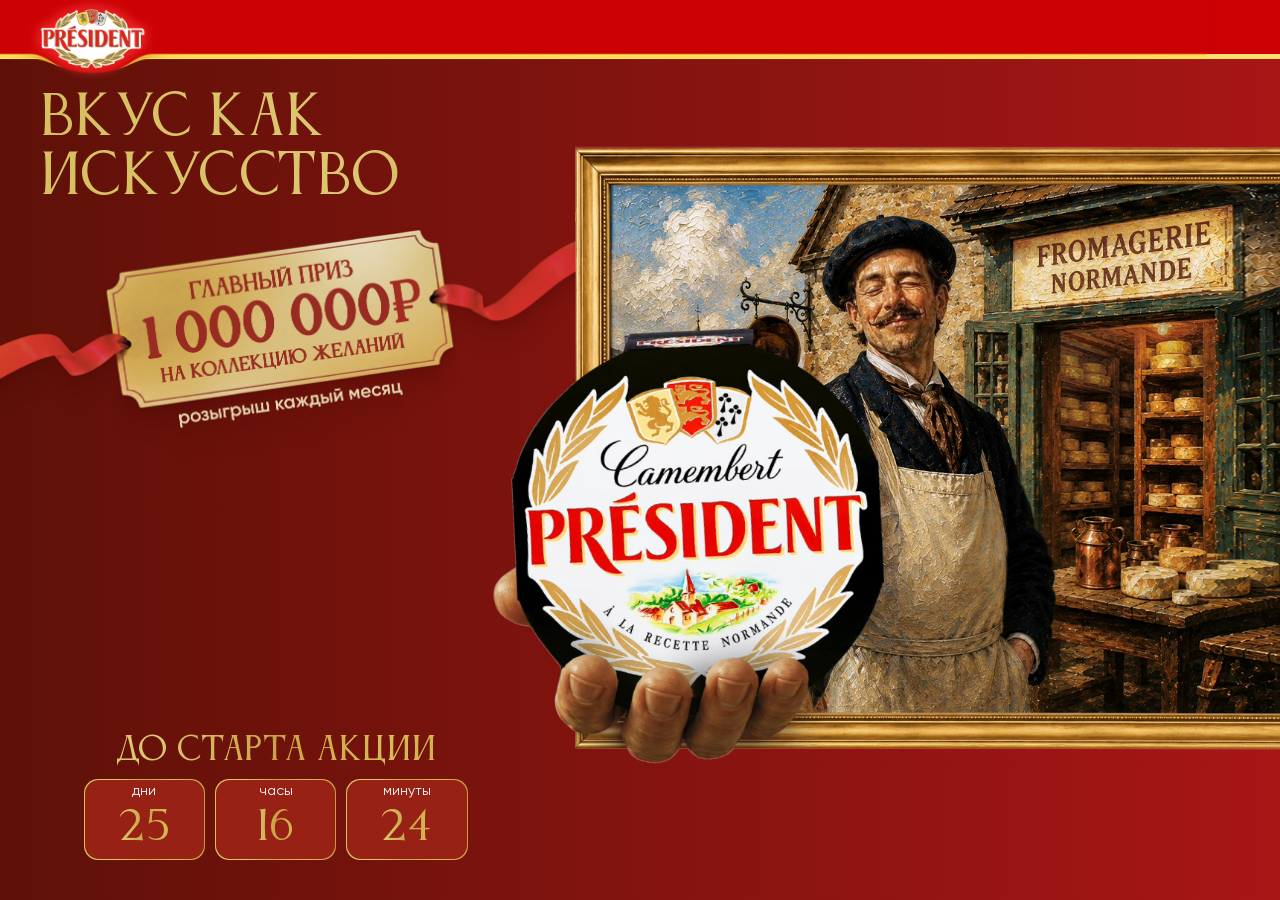
==== countdown.html @ 3223154a "promo" ====
<!doctype html>
<html lang="ru">
  <head>
    <meta charset="utf-8" />
    <link rel="icon" type="image/x-icon" href="./assets/img/favicon.ico" />
    <meta name="theme-color" content="#CC0102" />
    <meta name="description" content="President" />
    <meta http-equiv="X-UA-Compatible" content="IE=edge" />
    <meta name="viewport" content="width=device-width, initial-scale=1.0" />
    <link rel="stylesheet" href="./assets/css/styles.min.css" />
    <title>President</title>
  </head>

  <body class="body">
    <!--PRELOADER-->
    <div class="preloader" data-preloader>
      <span>
        <img src="./assets/img/svg/logo.svg" alt="President" />
      </span>
    </div>

    <main class="main">
      <!--HERO-->
      <section class="section section--countdown">
        <h1 class="title title--h1 gold">Вкус как <br />искусство</h1>

        <video src="./assets/img/main_animation.webm" autoplay muted loop playsinline class="president"></video>

        <div class="main-prize center">
          <img src="./assets/img/prizes/main.webp" alt="President" />
        </div>

        <div class="main-prize">
          <h2 class="title title--h3 gold">До старта акции</h2>

          <ul class="countdown" data-countdown>
            <li>
              <p>дни</p>
              <b data-days class="gold">22</b>
            </li>
            <li>
              <p>часы</p>
              <b data-hours class="gold">8</b>
            </li>
            <li>
              <p>минуты</p>
              <b data-minutes class="gold">22</b>
            </li>
            <!-- <li>
              <p>сукунды</p>
              <b data-seconds class="gold">22</b>
            </li> -->
          </ul>
        </div>
      </section>
    </main>

    <script src="./assets/js/scripts.js" type="module"></script>
  </body>
</html>
---- assets/css/styles.min.css ----
:root{--4: 'circerounded-regular4', sans-serif;--5: 'circerounded-regular5', sans-serif;--400: 'montserrat-regular', sans-serif;--500: 'montserrat-medium', sans-serif;--title: 'anticva', sans-serif;--gilroy: 'gilroy', sans-serif;--bg: #cc0003;--bg-dark: #b60003;--yellow: #fde170;--yellow-light: #e6d689;--color: #ffffff;--gradient: linear-gradient(90deg, #ffe680 0%, #fab041 50%, #ffe680 100%);--golden-gradient: linear-gradient(90deg, #d7bf5d, #dcc671, #c9a343, #d7bb55, #c89b3e);--white: #ffffff;--black: #000000;--red: #cc0003;--red-text: #962114;--invalid: #e6d689;--vh: 1vh}@font-face{font-family:"circerounded-regular2";src:url("../fonts/circerounded-regular2.woff2") format("woff2"),url("../fonts/circerounded-regular2.woff") format("woff");font-weight:normal;font-style:normal}@font-face{font-family:"circerounded-regular3";src:url("../fonts/circerounded-regular3.woff2") format("woff2"),url("../fonts/circerounded-regular3.woff") format("woff");font-weight:normal;font-style:normal}@font-face{font-family:"circerounded-regular4";src:url("../fonts/circerounded-regular4.woff2") format("woff2"),url("../fonts/circerounded-regular4.woff") format("woff");font-weight:normal;font-style:normal}@font-face{font-family:"circerounded-regular5";src:url("../fonts/circerounded-regular5.woff2") format("woff2"),url("../fonts/circerounded-regular5.woff") format("woff");font-weight:normal;font-style:normal}@font-face{font-family:"montserrat-regular";src:url("../fonts/montserrat-regular.woff2") format("woff2"),url("../fonts/montserrat-regular.woff") format("woff");font-weight:normal;font-style:normal}@font-face{font-family:"montserrat-medium";src:url("../fonts/montserrat-medium.woff2") format("woff2"),url("../fonts/montserrat-medium.woff") format("woff");font-weight:normal;font-style:normal}@font-face{font-family:"anticva";src:url("../fonts/anticva-regular.woff2") format("woff2"),url("../fonts/anticva-regular.woff") format("woff");font-weight:400;font-style:normal}@font-face{font-family:"gilroy";src:url("../fonts/gilroy-regular.woff2") format("woff2"),url("../fonts/gilroy-regular.woff") format("woff");font-weight:400;font-style:normal}@font-face{font-family:"gilroy";src:url("../fonts/gilroy-medium.woff2") format("woff2"),url("../fonts/gilroy-medium.woff") format("woff");font-weight:500;font-style:normal}@font-face{font-family:"gilroy";src:url("../fonts/gilroy-semibold.woff2") format("woff2"),url("../fonts/gilroy-semibold.woff") format("woff");font-weight:600;font-style:normal}@-webkit-keyframes rotate{0%{-webkit-transform:rotate(0deg);transform:rotate(0deg)}100%{-webkit-transform:rotate(360deg);transform:rotate(360deg)}}@keyframes rotate{0%{-webkit-transform:rotate(0deg);transform:rotate(0deg)}100%{-webkit-transform:rotate(360deg);transform:rotate(360deg)}}@-webkit-keyframes rotateleft{0%{-webkit-transform:rotate(0deg);transform:rotate(0deg)}100%{-webkit-transform:rotate(-360deg);transform:rotate(-360deg)}}@keyframes rotateleft{0%{-webkit-transform:rotate(0deg);transform:rotate(0deg)}100%{-webkit-transform:rotate(-360deg);transform:rotate(-360deg)}}@-webkit-keyframes pulse{0%{-webkit-transform:scale(1);transform:scale(1)}50%{-webkit-transform:scale(1.1);transform:scale(1.1)}100%{-webkit-transform:scale(1);transform:scale(1)}}@keyframes pulse{0%{-webkit-transform:scale(1);transform:scale(1)}50%{-webkit-transform:scale(1.1);transform:scale(1.1)}100%{-webkit-transform:scale(1);transform:scale(1)}}@-webkit-keyframes blink{0%,100%{opacity:1}50%{opacity:0}}@keyframes blink{0%,100%{opacity:1}50%{opacity:0}}@-webkit-keyframes scrollDown{0%,100%{-webkit-transform:translateY(0) scaleX(0.8);transform:translateY(0) scaleX(0.8)}50%{-webkit-transform:translateY(-10px) scaleX(1);transform:translateY(-10px) scaleX(1)}}@keyframes scrollDown{0%,100%{-webkit-transform:translateY(0) scaleX(0.8);transform:translateY(0) scaleX(0.8)}50%{-webkit-transform:translateY(-10px) scaleX(1);transform:translateY(-10px) scaleX(1)}}@-webkit-keyframes slide{0%{-webkit-transform:translate(-200%, -25%) rotate(-40deg);transform:translate(-200%, -25%) rotate(-40deg)}30%,100%{-webkit-transform:translate(200%, -25%) rotate(-40deg);transform:translate(200%, -25%) rotate(-40deg)}}@keyframes slide{0%{-webkit-transform:translate(-200%, -25%) rotate(-40deg);transform:translate(-200%, -25%) rotate(-40deg)}30%,100%{-webkit-transform:translate(200%, -25%) rotate(-40deg);transform:translate(200%, -25%) rotate(-40deg)}}@-webkit-keyframes bounce{0%{-webkit-transform:scale(1);transform:scale(1)}25%{-webkit-transform:scale(1);transform:scale(1)}30%{-webkit-transform:scale(1.1);transform:scale(1.1)}35%{-webkit-transform:scale(1.08);transform:scale(1.08)}40%{-webkit-transform:scale(1.1);transform:scale(1.1)}45%{-webkit-transform:scale(1.095);transform:scale(1.095)}50%{-webkit-transform:scale(1.1);transform:scale(1.1)}75%{-webkit-transform:scale(1.1);transform:scale(1.1)}80%{-webkit-transform:scale(1);transform:scale(1)}85%{-webkit-transform:scale(1.02);transform:scale(1.02)}90%{-webkit-transform:scale(1);transform:scale(1)}95%{-webkit-transform:scale(1.005);transform:scale(1.005)}100%{-webkit-transform:scale(1);transform:scale(1)}}@keyframes bounce{0%{-webkit-transform:scale(1);transform:scale(1)}25%{-webkit-transform:scale(1);transform:scale(1)}30%{-webkit-transform:scale(1.1);transform:scale(1.1)}35%{-webkit-transform:scale(1.08);transform:scale(1.08)}40%{-webkit-transform:scale(1.1);transform:scale(1.1)}45%{-webkit-transform:scale(1.095);transform:scale(1.095)}50%{-webkit-transform:scale(1.1);transform:scale(1.1)}75%{-webkit-transform:scale(1.1);transform:scale(1.1)}80%{-webkit-transform:scale(1);transform:scale(1)}85%{-webkit-transform:scale(1.02);transform:scale(1.02)}90%{-webkit-transform:scale(1);transform:scale(1)}95%{-webkit-transform:scale(1.005);transform:scale(1.005)}100%{-webkit-transform:scale(1);transform:scale(1)}}@-webkit-keyframes shineSweep{0%{-webkit-transform:translateX(-100%) skewX(10deg);transform:translateX(-100%) skewX(10deg)}30%{-webkit-transform:translateX(100%) skewX(10deg);transform:translateX(100%) skewX(10deg)}100%{-webkit-transform:translateX(100%) skewX(10deg);transform:translateX(100%) skewX(10deg)}}@keyframes shineSweep{0%{-webkit-transform:translateX(-100%) skewX(10deg);transform:translateX(-100%) skewX(10deg)}30%{-webkit-transform:translateX(100%) skewX(10deg);transform:translateX(100%) skewX(10deg)}100%{-webkit-transform:translateX(100%) skewX(10deg);transform:translateX(100%) skewX(10deg)}}.preloader{display:-webkit-box;display:-ms-flexbox;display:flex;-webkit-box-pack:center;-ms-flex-pack:center;justify-content:center;-webkit-box-align:center;-ms-flex-align:center;align-items:center;-ms-flex-line-pack:center;align-content:center;position:fixed;overflow:hidden;width:100%;height:100%;left:0px;top:0px;z-index:19;background-color:var(--bg);-webkit-transition:1s;transition:1s;opacity:1;visibility:visible;pointer-events:all}.preloader.hidden{pointer-events:none;background-color:rgba(0,0,0,0);z-index:19}.preloader.hidden span{-webkit-transform:translate(0px, -60vh);-ms-transform:translate(0px, -60vh);transform:translate(0px, -60vh)}.preloader span{width:300px;height:170px;display:-webkit-inline-box;display:-ms-inline-flexbox;display:inline-flex;position:relative;-webkit-box-pack:center;-ms-flex-pack:center;justify-content:center;-webkit-box-align:center;-ms-flex-align:center;align-items:center;-ms-flex-line-pack:center;align-content:center;-webkit-transition:1s;transition:1s}@media(max-width: 1023px){.preloader span{width:180px}}.preloader span img{position:absolute;width:100%;-webkit-animation:bounce 3s ease-out infinite;animation:bounce 3s ease-out infinite}:root{font-synthesis:none;text-rendering:optimizeLegibility;-webkit-font-smoothing:antialiased;-moz-osx-font-smoothing:grayscale;outline:none;-webkit-tap-highlight-color:rgba(0,0,0,0);-webkit-backface-visibility:hidden;backface-visibility:hidden}*,*:before,*:after{padding:0;margin:0;-webkit-box-sizing:border-box;box-sizing:border-box;-webkit-tap-highlight-color:rgba(0,0,0,0)}html{height:100%}@media(prefers-reduced-motion: no-preference){html{scroll-behavior:smooth}}body{-ms-scroll-chaining:none;overscroll-behavior:none;-webkit-overflow-scrolling:auto;position:relative;width:100%;height:100%;background:-webkit-gradient(linear, left top, right top, from(#5e1108), to(#a81616));background:linear-gradient(90deg, #5e1108, #a81616);color:var(--color);font-family:var(--gilroy);line-height:1.4;overflow-x:hidden;overflow-y:auto}html,body{-ms-scroll-chaining:none;overscroll-behavior:none}img{display:block;-o-object-fit:cover;object-fit:cover;-webkit-user-select:none;-moz-user-select:none;-ms-user-select:none;user-select:none}h1,h2,h3,h4,h5,h6,b,strong{font-family:var(--title);color:inherit}button{position:relative;border:none;cursor:pointer;background:none;color:inherit}button:disabled{cursor:auto;pointer-events:none}ul,menu{list-style:none}a{text-decoration:none;color:inherit}.custom-scrollbar{-webkit-overflow-scrolling:touch;scroll-behavior:smooth}.custom-scrollbar::-webkit-scrollbar{width:4px;height:4px}.custom-scrollbar::-webkit-scrollbar-thumb{background-color:rgba(26,38,99,.1);border-radius:2px;background-clip:padding-box}.custom-scrollbar::-webkit-scrollbar-track{background-color:rgba(26,38,99,.1);border-radius:2px}.custom-scrollbar{scrollbar-width:thin;scrollbar-color:var(--color) rgba(26,38,99,.1)}.show_in_tablet{display:none}@media(max-width: 1279px){.show_in_tablet{display:block}}@media(max-width: 767px){.only-in-desctop{display:none}}.link{color:var(--yellow);text-decoration:underline;cursor:pointer}.link.link--white{color:var(--white)}.body{display:-webkit-box;display:-ms-flexbox;display:flex;-webkit-box-orient:vertical;-webkit-box-direction:normal;-ms-flex-direction:column;flex-direction:column}.main{display:block;position:relative;z-index:1;-webkit-box-flex:1;-ms-flex:1;flex:1}.container{display:block;position:relative;width:100%;max-width:1440px;margin:0 auto}@media(max-width: 1279px){.container{padding:0px 20px}}.section{position:relative;overflow:hidden;z-index:2;padding:80px 0px;scroll-margin:60px}@media(max-width: 1151px){.section{scroll-margin:50px}}.section.lines--bg:before{content:"";position:absolute;left:0px;top:0px;width:100%;height:100%;z-index:1;background:url("../img/bg-lines.webp") repeat left top;background-size:1402px 100px;opacity:.3}@media(max-width: 1151px){.section{padding:50px 0px}}.section.visible{overflow:visible}.slider-arrows{display:-webkit-inline-box;display:-ms-inline-flexbox;display:inline-flex;gap:12px;padding-bottom:10px;-webkit-box-pack:justify;-ms-flex-pack:justify;justify-content:space-between}@media(max-width: 1279px){.slider-arrows{gap:10px;padding-bottom:8px}}@media(max-width: 767px){.slider-arrows{display:none}}.swiper{width:100%}.swiper-arrow{display:-webkit-box;display:-ms-flexbox;display:flex;position:absolute;width:50px;height:50px}@media(max-width: 1023px){.swiper-arrow{width:40px;height:40px}}.swiper-arrow{border:none;-ms-flex-wrap:wrap;flex-wrap:wrap;-webkit-box-pack:center;-ms-flex-pack:center;justify-content:center;-webkit-box-align:center;-ms-flex-align:center;align-items:center;-ms-flex-line-pack:center;align-content:center;opacity:1;-webkit-transition:opacity .3s;transition:opacity .3s;z-index:3;margin-top:-25px;top:50%;border-radius:50px}.swiper-arrow[data-arrow-prev]{background:url("../img/svg/arrow-prev.svg") no-repeat center center,var(--golden-gradient);right:calc(100% + 14px)}@media(max-width: 1023px){.swiper-arrow[data-arrow-prev]{right:calc(100% + 8px)}}.swiper-arrow[data-arrow-next]{background:url("../img/svg/arrow-next.svg") no-repeat center center,var(--golden-gradient);left:calc(100% + 14px)}@media(max-width: 1023px){.swiper-arrow[data-arrow-next]{left:calc(100% + 8px)}}.swiper-arrow.swiper-button-disabled{opacity:.3;pointer-events:none}.swiper-pagination{display:-webkit-box;display:-ms-flexbox;display:flex;position:relative;width:100% !important;height:20px;-ms-flex-wrap:wrap;flex-wrap:wrap;-webkit-box-pack:center;-ms-flex-pack:center;justify-content:center;-webkit-box-align:center;-ms-flex-align:center;align-items:center;-ms-flex-line-pack:center;align-content:center;bottom:0px !important;gap:20px}.swiper-pagination .swiper-pagination-bullet{display:-webkit-box;display:-ms-flexbox;display:flex;-webkit-box-pack:center;-ms-flex-pack:center;justify-content:center;-webkit-box-align:center;-ms-flex-align:center;align-items:center;-ms-flex-line-pack:center;align-content:center;position:absolute;left:50% !important;-webkit-transform:scale(1) translate(-50%, 0%);-ms-transform:scale(1) translate(-50%, 0%);transform:scale(1) translate(-50%, 0%);margin:0 !important;opacity:0;width:40px;height:20px;border-radius:0px;background:none;-webkit-transition:.6s !important;transition:.6s !important;pointer-events:none}.swiper-pagination .swiper-pagination-bullet.swiper-pagination-bullet-active-next-next{position:absolute;-webkit-transform:scale(1);-ms-transform:scale(1);transform:scale(1);left:50% !important;opacity:0;-webkit-transform:translate(calc(200% + 20px), 0%);-ms-transform:translate(calc(200% + 20px), 0%);transform:translate(calc(200% + 20px), 0%)}.swiper-pagination .swiper-pagination-bullet.swiper-pagination-bullet-active-prev-prev{position:absolute;-webkit-transform:scale(1);-ms-transform:scale(1);transform:scale(1);left:50% !important;opacity:0;-webkit-transform:translate(calc(-300% - 20px), 0%);-ms-transform:translate(calc(-300% - 20px), 0%);transform:translate(calc(-300% - 20px), 0%)}.swiper-pagination .swiper-pagination-bullet.swiper-pagination-bullet-active-main{position:absolute;-webkit-transform:scale(1);-ms-transform:scale(1);transform:scale(1);left:50% !important;opacity:1;-webkit-transform:translate(-50%, 0%);-ms-transform:translate(-50%, 0%);transform:translate(-50%, 0%)}.swiper-pagination .swiper-pagination-bullet.swiper-pagination-bullet-active-next{position:absolute;-webkit-transform:scale(1);-ms-transform:scale(1);transform:scale(1);left:50% !important;opacity:.3;-webkit-transform:translate(100%, 0%);-ms-transform:translate(100%, 0%);transform:translate(100%, 0%);pointer-events:all}.swiper-pagination .swiper-pagination-bullet.swiper-pagination-bullet-active-prev{position:absolute;-webkit-transform:scale(1);-ms-transform:scale(1);transform:scale(1);left:50% !important;opacity:.3;-webkit-transform:translate(-200%, 0%);-ms-transform:translate(-200%, 0%);transform:translate(-200%, 0%);pointer-events:all}.swiper-pagination .swiper-pagination-bullet:before{content:"";position:absolute;width:100%;height:4px;border-radius:2px;background-color:var(--color);opacity:1;-webkit-transition:background-color .3s,opacity .3s;transition:background-color .3s,opacity .3s}.swiper-pagination .swiper-pagination-bullet.swiper-pagination-bullet-active:before{background-color:var(--brown)}.burger{display:none}.header{display:block;position:fixed;top:0px;left:0px;width:100%;height:60px;z-index:20;background:var(--bg);-webkit-box-shadow:0px 0px 40px rgba(0,0,0,0);box-shadow:0px 0px 40px rgba(0,0,0,0);-webkit-transition:-webkit-box-shadow .6s,-webkit-transform 1s;transition:-webkit-box-shadow .6s,-webkit-transform 1s;transition:box-shadow .6s,transform 1s;transition:box-shadow .6s,transform 1s,-webkit-box-shadow .6s,-webkit-transform 1s;-webkit-transform:translate(0%, -150%);-ms-transform:translate(0%, -150%);transform:translate(0%, -150%);border-bottom:4px solid var(--yellow);-webkit-box-shadow:0px 0px 40px rgba(0,0,0,.2);box-shadow:0px 0px 40px rgba(0,0,0,.2)}.header .container{display:-webkit-box;display:-ms-flexbox;display:flex;position:relative;-ms-flex-wrap:wrap;flex-wrap:wrap;-webkit-box-pack:justify;-ms-flex-pack:justify;justify-content:space-between;-webkit-box-align:center;-ms-flex-align:center;align-items:center;-ms-flex-line-pack:center;align-content:center;width:100%;gap:10px;padding:0px 20px;max-width:100%}@media(min-width: 1600px){.header .container{padding-right:24px}}@media(max-width: 1365px){.header .container{padding-left:0px}}.loaded .header{-webkit-transform:translate(0%, 0%);-ms-transform:translate(0%, 0%);transform:translate(0%, 0%)}.header__logo{display:block;position:relative;width:170px;height:56px}.header__logo .logo{position:absolute;top:0px;left:0px}.logo{display:block;position:relative;width:100%;height:88px;z-index:3;background:url("../img/svg/logo-bg.svg") no-repeat center center/cover}.logo img{position:relative;width:122px;height:auto;margin:0 auto;margin-top:10px;z-index:2;opacity:1}.logo:before{content:"";display:block;width:60%;height:50%;left:20%;top:25%;-webkit-box-shadow:0px 0px 30px #fff;box-shadow:0px 0px 30px #fff;border-radius:100%;position:absolute;z-index:1}.navigation{display:-webkit-box;display:-ms-flexbox;display:flex;-webkit-box-align:center;-ms-flex-align:center;align-items:center;-webkit-box-pack:center;-ms-flex-pack:center;justify-content:center;z-index:2;-webkit-box-flex:1;-ms-flex:1;flex:1}.menu{display:-webkit-inline-box;display:-ms-inline-flexbox;display:inline-flex;-webkit-box-flex:1;-ms-flex:1;flex:1;-ms-flex-wrap:wrap;flex-wrap:wrap;-webkit-box-pack:center;-ms-flex-pack:center;justify-content:center;-webkit-box-align:center;-ms-flex-align:center;align-items:center;-ms-flex-line-pack:center;align-content:center;gap:32px}.menu li .menu__link{font-size:14px;font-weight:600;line-height:1;-webkit-transition:color .3s;transition:color .3s;color:var(--white);cursor:pointer}.menu li .menu__link.active{color:var(--yellow)}.menu li .menu__link:hover{color:var(--yellow)}.menu li:first-child{margin-left:auto}@media(max-width: 1439px){.menu{gap:28px}.menu li .menu__link{font-size:14px}}@media(max-width: 1365px){.menu{gap:20px}.menu li .menu__link{font-size:14px}}@media(max-width: 1279px){.menu{gap:18px}.menu li .menu__link{font-size:12px}}.header__buttons{display:-webkit-inline-box;display:-ms-inline-flexbox;display:inline-flex;position:relative;-webkit-box-pack:start;-ms-flex-pack:start;justify-content:flex-start;-webkit-box-align:center;-ms-flex-align:center;align-items:center;-ms-flex-line-pack:center;align-content:center;gap:24px;margin-left:auto}@media(max-width: 1151px){.header{border-bottom:0px}.burger{display:-webkit-box;display:-ms-flexbox;display:flex;position:absolute;right:10px;-webkit-box-pack:center;-ms-flex-pack:center;justify-content:center;-webkit-box-align:center;-ms-flex-align:center;align-items:center;-ms-flex-line-pack:center;align-content:center;width:50px;height:50px;border-radius:50px;background:var(--brown);font-size:0px;z-index:2}.burger span,.burger:before,.burger:after{position:absolute;height:2px;background:var(--white);-webkit-transition:.6s;transition:.6s;opacity:1;z-index:1}.burger:before{content:"";width:22px}.burger:after{content:"";width:10px}.burger span{width:16px;-webkit-transform:translate(0px, 0px);-ms-transform:translate(0px, 0px);transform:translate(0px, 0px)}.burger:before{-webkit-transform:translate(0px, -8px) rotate(0deg);-ms-transform:translate(0px, -8px) rotate(0deg);transform:translate(0px, -8px) rotate(0deg)}.burger:after{-webkit-transform:translate(0px, 8px) rotate(0deg);-ms-transform:translate(0px, 8px) rotate(0deg);transform:translate(0px, 8px) rotate(0deg)}.burger.open span{-webkit-transform:translate(10px, 0px);-ms-transform:translate(10px, 0px);transform:translate(10px, 0px);opacity:0}.burger.open:before{width:22px;-webkit-transform:translate(0px, 0px) rotate(45deg);-ms-transform:translate(0px, 0px) rotate(45deg);transform:translate(0px, 0px) rotate(45deg)}.burger.open:after{width:22px;-webkit-transform:translate(0px, 0px) rotate(-45deg);-ms-transform:translate(0px, 0px) rotate(-45deg);transform:translate(0px, 0px) rotate(-45deg)}.header{height:53px;border-bottom:none}.header:before{content:"";position:absolute;left:0px;top:0px;width:100%;height:100%;background:var(--bg);border-bottom:3px solid var(--yellow);z-index:2}.header__logo{margin:0 auto;height:53px;width:146px}.header__logo .logo{height:78px;background:url("../img/svg/logo-bg-mobil.svg") no-repeat center top/cover}.header__logo .logo img{width:102px}.header__logo .logo:before{width:50%;height:50%;left:25%;top:25%}.navigation{position:fixed;-webkit-box-align:start;-ms-flex-align:start;align-items:flex-start;width:100%;height:100vh;overflow-x:hidden;overflow-y:auto;scrollbar-width:none;-ms-overflow-style:none;top:0px;right:0px;background:var(--bg);-webkit-transform:translate(0%, -100%);-ms-transform:translate(0%, -100%);transform:translate(0%, -100%);-webkit-transition:-webkit-transform .6s;transition:-webkit-transform .6s;transition:transform .6s;transition:transform .6s, -webkit-transform .6s;padding:0px;z-index:0}.navigation::-webkit-scrollbar{width:0px;height:0px;display:none}.navigation.open{-webkit-transform:translate(0%, 0%);-ms-transform:translate(0%, 0%);transform:translate(0%, 0%)}.menu{padding:100px 30px 40px 30px;width:100%;max-width:768px;min-height:100svh;-ms-flex-wrap:nowrap;flex-wrap:nowrap;-webkit-box-orient:vertical;-webkit-box-direction:normal;-ms-flex-direction:column;flex-direction:column;-webkit-box-pack:start;-ms-flex-pack:start;justify-content:flex-start;-webkit-box-align:center;-ms-flex-align:center;align-items:center;-ms-flex-line-pack:center;align-content:center;gap:24px}}@media(max-width: 1151px)and (max-width: 767px){.menu{padding:100px 20px 40px 20px}}@media(max-width: 1151px){.menu li:first-child{margin-left:0;margin-top:auto}.menu li .menu__link{font-size:24px}.menu li.header__buttons{width:100%;margin-top:auto;-webkit-box-orient:vertical;-webkit-box-direction:normal;-ms-flex-direction:column;flex-direction:column}}.fixed-button{display:-webkit-box;display:-ms-flexbox;display:flex;position:fixed;min-width:100vw;max-width:100vw;left:0px;bottom:40px;-ms-flex-wrap:wrap;flex-wrap:wrap;-webkit-box-pack:center;-ms-flex-pack:center;justify-content:center;-webkit-box-align:center;-ms-flex-align:center;align-items:center;-ms-flex-line-pack:center;align-content:center;padding:0px 20px;z-index:5;pointer-events:none}@media(max-width: 767px){.fixed-button{bottom:20px}}.button{display:-webkit-inline-box;display:-ms-inline-flexbox;display:inline-flex;overflow:hidden;z-index:1;min-height:52px;-webkit-box-pack:center;-ms-flex-pack:center;justify-content:center;-webkit-box-align:center;-ms-flex-align:center;align-items:center;-ms-flex-line-pack:center;align-content:center;position:relative;font-size:18px;font-family:var(--gilroy);font-weight:600;line-height:1.2;color:var(--red-text);padding:10px 24px;z-index:1;-webkit-transition:color .3s;transition:color .3s;-webkit-user-select:none;-moz-user-select:none;-ms-user-select:none;user-select:none;outline:none;cursor:pointer;border-radius:52px;background:var(--golden-gradient)}.button.medium{min-height:40px;font-size:16px}.button.full{width:100%}.button.button--small{font-size:16px;min-height:36px;padding:4px 24px;border-radius:40px;color:var(--red-text)}.button.button--small span{display:block;position:relative}@media(max-width: 1439px){.button.button--small{font-size:14px}}@media(max-width: 1279px){.button.button--small{font-size:14px;padding:4px 18px;min-height:30px}}@media(max-width: 1151px){.button.button--small{font-size:20px;min-height:54px;padding:4px 32px}}.button.button--red{background:var(--red);color:var(--white)}@media(hover: hover){.button.button--red:hover{color:var(--red-text)}}.button.button--red-submit{background:var(--red);color:var(--white)}.button.button--red-submit:before,.button.button--red-submit:after{background:var(--red-text)}.button.button--submit{font-size:16px;min-height:40px;padding:4px 24px;border-radius:40px}.button:before,.button:after{content:"";display:block;position:absolute;pointer-events:none;width:100%;height:100%;background:var(--white);z-index:-1;-webkit-transition:-webkit-transform .5s;transition:-webkit-transform .5s;transition:transform .5s;transition:transform .5s, -webkit-transform .5s}.button:before{left:0px;bottom:0%;-webkit-transform:translate(0%, -100%);-ms-transform:translate(0%, -100%);transform:translate(0%, -100%);border-radius:0px 0px 50% 50%}.button:after{left:0px;top:0px;-webkit-transform:translate(0%, 100%);-ms-transform:translate(0%, 100%);transform:translate(0%, 100%);border-radius:50% 50% 0px 0px}@media(min-width: 1024px){.button:hover:before{-webkit-transform:translate(0%, 0%);-ms-transform:translate(0%, 0%);transform:translate(0%, 0%)}.button:hover:after{-webkit-transform:translate(0%, 0%);-ms-transform:translate(0%, 0%);transform:translate(0%, 0%)}}.login-btn{display:-webkit-inline-box;display:-ms-inline-flexbox;display:inline-flex;position:relative;-webkit-box-pack:center;-ms-flex-pack:center;justify-content:center;-webkit-box-align:center;-ms-flex-align:center;align-items:center;-ms-flex-line-pack:center;align-content:center;gap:10px;color:var(--yellow);font-family:var(--gilroy);font-weight:600;font-size:16px;line-height:18px}.login-btn span{display:block;position:relative;-webkit-transform:translateY(-2px);-ms-transform:translateY(-2px);transform:translateY(-2px)}.login-btn:after{content:"";display:block;width:24px;height:24px;background:url("../img/svg/login.svg") no-repeat center center/cover}@media(max-width: 1279px){.login-btn{font-size:14px}.login-btn:after{width:22px;height:22px}}@media(max-width: 1151px){.login-btn{font-size:24px}.login-btn:after{width:32px;height:32px}}.logout-button{display:-webkit-box;display:-ms-flexbox;display:flex;position:absolute;right:20px;bottom:20px;width:50px;height:50px;-ms-flex-wrap:wrap;flex-wrap:wrap;-webkit-box-pack:center;-ms-flex-pack:center;justify-content:center;-webkit-box-align:center;-ms-flex-align:center;align-items:center;-ms-flex-line-pack:center;align-content:center;-webkit-transition:.3s;transition:.3s;color:var(--black)}.logout-button:hover{color:var(--bg)}@media(max-width: 767px){.logout-button{right:10px;bottom:12px}}.titleBox{display:-webkit-box;display:-ms-flexbox;display:flex;position:relative;width:100%;-ms-flex-wrap:wrap;flex-wrap:wrap;-webkit-box-pack:center;-ms-flex-pack:center;justify-content:center;-webkit-box-align:center;-ms-flex-align:center;align-items:center;-ms-flex-line-pack:center;align-content:center;gap:24px;text-align:center}.title{font-family:var(--title)}.title.red{color:var(--red-text)}.title.gold{background:var(--golden-gradient);background-clip:text;-webkit-background-clip:text;color:rgba(0,0,0,0);-webkit-text-fill-color:rgba(0,0,0,0)}.title.title--h1{font-size:32px;line-height:1.1;text-align:left}@media(min-width: 500px){.title.title--h1{font-size:50px}}@media(min-width: 1024px){.title.title--h1{font-size:56px}}@media(min-width: 1440px){.title.title--h1{font-size:80px}}.title.title--h2{font-size:60px;text-align:center}@media(max-width: 767px){.title.title--h2{font-size:40px}}.title.title--h3{font-size:32px;line-height:1.12}@media(max-width: 767px){.title.title--h3{font-size:26px}}.title.title--h4{font-size:30px;line-height:1.12}.title.title--hero{display:block;width:100%;max-width:654px;margin-left:100px;font-size:54px;line-height:1.2;-ms-flex-negative:0;flex-shrink:0}.title.title--hero span{display:block;position:relative;text-transform:uppercase;width:100%}.title.title--hero span:last-child{text-align:right}.title.title--hero span.underline{display:inline-block;width:auto;position:relative;z-index:0}.title.title--hero span.underline:before{content:"";position:absolute;background:url("../img/svg/underline.svg") no-repeat left center;background-size:530px 100%;width:0%;height:20px;bottom:4px;left:-14%;z-index:-1;opacity:0;-webkit-transition:1s ease .5s;transition:1s ease .5s}@media(max-width: 1279px){.title.title--hero{max-width:540px;margin-left:30px;font-size:56px}.title.title--hero span.underline:before{background-size:420px 100%}}@media(max-width: 767px){.title.title--hero{max-width:340px;margin-left:0px;font-size:35px}.title.title--hero span.underline:before{background-size:270px 100%;height:15px;bottom:0px}}.loaded .title.title--hero span.underline:before{opacity:1;width:124%}.subtitle{display:block;font-weight:500;font-family:var(--gilroy);font-size:24px;line-height:1.2;color:var(--yellow)}.subtitle.big{font-size:32px}@media(max-width: 767px){.subtitle.big{font-size:24px}}.accordeon{display:block;width:100%}.accordeon.open .question:before{-webkit-transform:rotate(270deg);-ms-transform:rotate(270deg);transform:rotate(270deg)}.accordeon .question{display:-webkit-box;display:-ms-flexbox;display:flex;position:relative;width:100%;-webkit-box-pack:start;-ms-flex-pack:start;justify-content:flex-start;-webkit-box-align:center;-ms-flex-align:center;align-items:center;-ms-flex-line-pack:center;align-content:center;padding:12px 50px 12px 24px;min-height:50px;position:relative;font-size:20px;text-transform:uppercase;cursor:pointer}@media(max-width: 767px){.accordeon .question{font-size:16px}}.accordeon .question:before{content:"";width:50px;height:50px;background:url("../img/svg/arrow-next.svg") no-repeat center center;background-size:10px 18px;position:absolute;right:0px;top:0px;pointer-events:none;-webkit-transform:rotate(90deg);-ms-transform:rotate(90deg);transform:rotate(90deg);-webkit-transition:.3s;transition:.3s}.accordeon .question>*{pointer-events:none}.accordeon .answer{display:block;position:relative;overflow:hidden;height:0px;-webkit-transition:.3s;transition:.3s}.accordeon .answer .answer__content{display:-webkit-box;display:-ms-flexbox;display:flex;position:relative;width:100%;-webkit-box-orient:vertical;-webkit-box-direction:normal;-ms-flex-direction:column;flex-direction:column;gap:10px;padding:24px;padding-top:10px}.accordeon .answer .answer__content p,.accordeon .answer .answer__content li{display:block;position:relative;font-size:16px;line-height:18px}@media(max-width: 767px){.accordeon .answer .answer__content p,.accordeon .answer .answer__content li{font-size:15px}}.accordeon .answer .answer__content p a,.accordeon .answer .answer__content li a{text-decoration:underline}.accordeon .answer .answer__content ul{display:-webkit-box;display:-ms-flexbox;display:flex;width:100%;-webkit-box-orient:vertical;-webkit-box-direction:normal;-ms-flex-direction:column;flex-direction:column;gap:10px}.accordeon .answer .answer__content ul li{padding-left:20px}.accordeon .answer .answer__content ul li:before{content:"";width:4px;height:4px;border-radius:4px;background:var(--white);position:absolute;left:4px;top:7px}.tabs{width:100%;display:block}.tabs-navigation{display:-webkit-box;display:-ms-flexbox;display:flex;position:relative;width:100%;-webkit-box-pack:stretch;-ms-flex-pack:stretch;justify-content:stretch;-webkit-box-align:center;-ms-flex-align:center;align-items:center;-ms-flex-line-pack:center;align-content:center}.tabs-navigation li{-webkit-box-flex:1;-ms-flex:1;flex:1}.tabs-navigation li:first-child{-webkit-box-flex:1;-ms-flex:auto;flex:auto}.tabs-navigation li button{display:-webkit-box;display:-ms-flexbox;display:flex;position:relative;width:100%;-ms-flex-wrap:wrap;flex-wrap:wrap;-webkit-box-pack:center;-ms-flex-pack:center;justify-content:center;-webkit-box-align:center;-ms-flex-align:center;align-items:center;-ms-flex-line-pack:center;align-content:center;gap:20px;min-height:66px;border-radius:24px 24px 0px 0px;background:rgba(0,0,0,0);-webkit-transition:.3s;transition:.3s;font-size:24px;font-family:var(--gilroy);text-transform:uppercase;padding:0px 32px}.tabs-navigation li button.active{background:var(--bg);pointer-events:none}.tab{display:block;width:100%;position:relative;overflow:hidden;height:0px;opacity:0;-webkit-transition:.3s;transition:.3s}.tab.active{opacity:1}.memory-preview{display:-webkit-box;display:-ms-flexbox;display:flex;position:relative;width:100%;-webkit-box-pack:center;-ms-flex-pack:center;justify-content:center;-webkit-box-align:center;-ms-flex-align:center;align-items:center;-ms-flex-line-pack:center;align-content:center}.memory-preview .card{pointer-events:none}.memory-preview li{width:50%;position:relative;-webkit-transform:rotate(10.18deg) translate(0px, -30px);-ms-transform:rotate(10.18deg) translate(0px, -30px);transform:rotate(10.18deg) translate(0px, -30px)}.memory-preview li:first-child{-webkit-transform:rotate(-14.17deg) translate(0px, 0px);-ms-transform:rotate(-14.17deg) translate(0px, 0px);transform:rotate(-14.17deg) translate(0px, 0px)}.card{width:100%;-webkit-perspective:1200px;perspective:1200px;cursor:pointer}.card:before{content:"";display:block;width:100%;padding-top:141.666666%}.card .flip{position:absolute;left:0px;top:0px;width:100%;height:100%;-webkit-transition:-webkit-transform .6s;transition:-webkit-transform .6s;transition:transform .6s;transition:transform .6s, -webkit-transform .6s;-webkit-transform-style:preserve-3d;transform-style:preserve-3d;border-radius:12.5%;-webkit-box-shadow:0px 4px 20px rgba(0,0,0,.2);box-shadow:0px 4px 20px rgba(0,0,0,.2)}.card .flip__front,.card .flip__back{display:-webkit-box;display:-ms-flexbox;display:flex;position:absolute;-webkit-box-pack:center;-ms-flex-pack:center;justify-content:center;-webkit-box-align:center;-ms-flex-align:center;align-items:center;-ms-flex-line-pack:center;align-content:center;width:100%;height:100%;left:0px;top:0px;border-radius:inherit}.card .flip__front img,.card .flip__back img{display:block;position:absolute;width:100%;height:100%;inset:0;-o-object-fit:cover;object-fit:cover;border-radius:inherit}.card .flip__front{-webkit-backface-visibility:hidden;backface-visibility:hidden;background:url("../img/memory/shirt.webp") center/cover no-repeat;z-index:2;overflow:hidden}.card .flip__front:before{content:"";display:block;width:100%;height:100%;left:0px;top:0px;inset:0;position:absolute;background:url("../img/memory/preloader.webp") no-repeat center center/cover;-webkit-animation:bounce 3s linear infinite;animation:bounce 3s linear infinite}.card .flip__back{-webkit-transform:rotateY(180deg);transform:rotateY(180deg);z-index:1}.card.active .flip{-webkit-transform:rotateY(180deg);transform:rotateY(180deg)}.fact-image{position:relative;width:550px;height:280px;left:50%;-webkit-transform:translate(-50%, 0%);-ms-transform:translate(-50%, 0%);transform:translate(-50%, 0%);margin-top:-160px}.fact-image img{height:100%}@media(max-width: 767px){.fact-image{width:430px;height:220px}}:root{--input-font-family: var(--gilroy);--input-font-size: 14px;--input-height: 36px;--input-background: #ffffff;--input-border: #ffffff;--input-color: var(--black);--input-placeholder-color: var(--black);--invalid: var(--yellow)}fieldset{border:0}.form{display:-webkit-box;display:-ms-flexbox;display:flex;-ms-flex-wrap:wrap;flex-wrap:wrap;width:100%;gap:10px}.form .link{display:block;font-family:var(--gilroy);font-size:14px;text-align:center;margin:0 auto}.form .button--submit{margin-bottom:5px}.label{display:block;width:100%;position:relative;color:inherit}.label .label__text{font-size:10px;margin-bottom:5px;color:hsla(0,0%,100%,.7)}.input-icon{display:-webkit-box;display:-ms-flexbox;display:flex;position:absolute;width:var(--input-height);height:var(--input-height);right:0px;top:0px;-webkit-box-pack:center;-ms-flex-pack:center;justify-content:center;-webkit-box-align:center;-ms-flex-align:center;align-items:center;-ms-flex-line-pack:center;align-content:center;-ms-flex-negative:0;flex-shrink:0;-webkit-transition:.3s;transition:.3s;-webkit-transform:rotate(0deg);-ms-transform:rotate(0deg);transform:rotate(0deg)}.input-icon svg{width:35%;height:auto;pointer-events:none}.input-icon.full{right:4px}.input-icon.full svg{width:100%;height:auto}span.input-icon{pointer-events:none}.input{width:100%;height:var(--input-height);background:var(--input-background);border:1px solid var(--input-border);border-radius:5px;font-family:var(--input-font-family);font-weight:500;font-size:var(--input-font-size);color:var(--input-color);padding:0px 18px;outline:none;-webkit-appearance:none;-moz-appearance:none;appearance:none;-webkit-transition:.3s;transition:.3s;-webkit-box-shadow:none;box-shadow:none;resize:none}.input.input--textarea{height:88px;padding:10px 18px}.input.input-search{padding-right:var(--input-height);width:100%;max-width:100%;height:56px;border-radius:16px;font-family:var(--gilroy);font-size:20px;padding-right:56px;background:rgba(0,0,0,0);color:var(--white);padding-left:30px}.input.input-search::-webkit-input-placeholder{font-family:var(--gilroy);color:var(--white);font-size:20px}.input.input-search::-moz-placeholder{font-family:var(--gilroy);color:var(--white);font-size:20px}.input.input-search:-ms-input-placeholder{font-family:var(--gilroy);color:var(--white);font-size:20px}.input.input-search::-ms-input-placeholder{font-family:var(--gilroy);color:var(--white);font-size:20px}.input.input-search::placeholder{font-family:var(--gilroy);color:var(--white);font-size:20px}@media(max-width: 1023px){.input.input-search{font-size:16px;padding-left:18px}.input.input-search::-webkit-input-placeholder{font-size:16px}.input.input-search::-moz-placeholder{font-size:16px}.input.input-search:-ms-input-placeholder{font-size:16px}.input.input-search::-ms-input-placeholder{font-size:16px}.input.input-search::placeholder{font-size:16px}}.input.placeholder{color:var(--input-placeholder-color)}.input.placeholder+.input-icon{color:var(--input-placeholder-color)}.input::-webkit-input-placeholder{opacity:1;-webkit-transition:.3s;transition:.3s;color:var(--input-placeholder-color);font-family:var(--input-font-family);font-weight:500;font-size:var(--input-font-size)}.input::-moz-placeholder{opacity:1;-moz-transition:.3s;transition:.3s;color:var(--input-placeholder-color);font-family:var(--input-font-family);font-weight:500;font-size:var(--input-font-size)}.input:-ms-input-placeholder{opacity:1;-ms-transition:.3s;transition:.3s;color:var(--input-placeholder-color);font-family:var(--input-font-family);font-weight:500;font-size:var(--input-font-size)}.input::-ms-input-placeholder{opacity:1;-ms-transition:.3s;transition:.3s;color:var(--input-placeholder-color);font-family:var(--input-font-family);font-weight:500;font-size:var(--input-font-size)}.input::placeholder{opacity:1;-webkit-transition:.3s;transition:.3s;color:var(--input-placeholder-color);font-family:var(--input-font-family);font-weight:500;font-size:var(--input-font-size)}.input.invalid{border:1px solid var(--invalid);color:var(--bg-dark)}.input.invalid+.input-icon{color:var(--invalid)}.input:focus::-webkit-input-placeholder{opacity:0}.input:focus::-moz-placeholder{opacity:0}.input:focus:-ms-input-placeholder{opacity:0}.input:focus::-ms-input-placeholder{opacity:0}.input:focus::placeholder{opacity:0}.textarea{display:block;padding:22px 30px}textarea::-webkit-scrollbar{width:6px}textarea::-webkit-scrollbar-track{background:rgba(0,0,0,0);border-radius:16px}textarea::-webkit-scrollbar-thumb{background-color:rgba(0,0,0,.4);border-radius:16px;border:1px solid rgba(0,0,0,0);background-clip:content-box}textarea{scrollbar-width:thin;scrollbar-color:rgba(0,0,0,.4) rgba(0,0,0,0)}.radio,.checkbox{display:none}.radio+.label__text,.checkbox+.label__text{display:-webkit-box;display:-ms-flexbox;display:flex;-ms-flex-wrap:wrap;flex-wrap:wrap;-webkit-box-align:start;-ms-flex-align:start;align-items:flex-start;position:relative;width:100%;font-family:var(--gilroy);padding:10px 0px;padding-left:40px;font-size:14px;line-height:1.1;color:inherit;cursor:pointer;margin-top:8px}.radio+.label__text a,.checkbox+.label__text a{display:inline;width:auto;margin:0;text-align:left}.radio+.label__text:before,.checkbox+.label__text:before{content:"";display:block;position:absolute;left:0px;top:4px;width:26px;height:26px;border-radius:6px;border:2px solid var(--white);background:rgba(0,0,0,0);-webkit-transition:border .3s;transition:border .3s}.radio:checked+span:before,.checkbox:checked+span:before{background:var(--white) url("../img/svg/checkbox.svg") no-repeat center center;background-size:60% 60%}.radio.invalid+span,.checkbox.invalid+span{color:var(--invalid)}.radio.invalid+span:before,.checkbox.invalid+span:before{border:1px solid var(--invalid)}.input:-webkit-autofill{-webkit-box-shadow:0 0 0px 1000px #f1f1f1 inset !important;box-shadow:0 0 0px 1000px #f1f1f1 inset !important;-webkit-text-fill-color:var(--input-color) !important;font-size:var(--input-font-size) !important;font-family:var(--input-font-family) !important;font-weight:500 !important;-webkit-transition:background-color 9999s ease-in-out 0s;transition:background-color 9999s ease-in-out 0s}.inputError{display:block;width:100%;height:0px;position:absolute;left:-20px;text-align:left;overflow:hidden;-webkit-transition:.3s;transition:.3s;color:var(--invalid);font-size:14px;font-family:var(--gilroy);z-index:10;pointer-events:none}.inputError span{display:inline-block;position:relative;padding:5px 14px;color:#442f1e;font-size:11px;background:var(--yellow);-webkit-box-shadow:0px 3px 8px rgba(0,0,0,.2);box-shadow:0px 3px 8px rgba(0,0,0,.2);top:-14px;left:0px;margin:20px}.inputError span:before{content:"";width:8px;height:8px;background:var(--yellow);position:absolute;left:14px;top:-3px;-webkit-transform:scaleX(1.5) rotate(45deg);-ms-transform:scaleX(1.5) rotate(45deg);transform:scaleX(1.5) rotate(45deg)}input[type=search]::-webkit-search-decoration,input[type=search]::-webkit-search-cancel-button,input[type=search]::-webkit-search-results-button,input[type=search]::-webkit-search-results-decoration{display:none}input[type=search]{-webkit-appearance:textfield;-moz-appearance:textfield;appearance:textfield}select.open+.input-icon{-webkit-transform:rotate(180deg);-ms-transform:rotate(180deg);transform:rotate(180deg)}.download-file{width:100%;height:200px;position:relative;margin-top:0px;margin-bottom:-10px}.label-for-file{width:100%;height:200px;border:6px solid var(--yellow);background-color:var(--black);border-radius:20px;display:-webkit-box;display:-ms-flexbox;display:flex;-webkit-box-orient:vertical;-webkit-box-direction:normal;-ms-flex-direction:column;flex-direction:column;-webkit-box-align:center;-ms-flex-align:center;align-items:center;-webkit-box-pack:center;-ms-flex-pack:center;justify-content:center;position:relative;z-index:1;cursor:pointer}.label-for-file.invalid{border:6px solid var(--invalid)}.input-file{display:none}.label-for-file img{width:40px;height:40px;pointer-events:none}.label-for-file .label__text{font-size:12px;line-height:1.4;color:hsla(0,0%,100%,.7);margin-top:24px;text-align:center;max-width:190px;pointer-events:none}.label-for-file .label__text .error{color:var(--invalid)}.label-for-file img,.label-for-file .label__text{-webkit-transition:.3s;transition:.3s}.label-for-file.loaded img,.label-for-file.loaded .label__text{opacity:0}.label-for-file.loaded::after{content:"";position:absolute;top:6px;left:6px;width:calc(100% - 12px);height:calc(100% - 12px);background-size:cover;background-position:center;z-index:1}.label-for-file.loaded::after{background-image:url("")}.select{display:block;position:relative}.footer{display:-webkit-box;display:-ms-flexbox;display:flex;-webkit-box-orient:vertical;-webkit-box-direction:normal;-ms-flex-direction:column;flex-direction:column;-webkit-box-pack:center;-ms-flex-pack:center;justify-content:center;-webkit-box-align:center;-ms-flex-align:center;align-items:center;-ms-flex-line-pack:center;align-content:center;position:relative;z-index:1;padding:54px 20px;background:-webkit-gradient(linear, left top, left bottom, from(#5e1108), to(#a81616));background:linear-gradient(#5e1108, #a81616);gap:12px}.footer p{font-size:12px;color:var(--white)}@media(max-width: 1023px){.footer{padding-bottom:100px}}@media(max-width: 767px){.footer p{font-size:10px}}.footer__menu{display:-webkit-inline-box;display:-ms-inline-flexbox;display:inline-flex;width:auto;-ms-flex-wrap:wrap;flex-wrap:wrap;-webkit-box-pack:center;-ms-flex-pack:center;justify-content:center;-webkit-box-align:start;-ms-flex-align:start;align-items:flex-start;-ms-flex-line-pack:center;align-content:center;gap:24px}.footer__menu li{font-size:18px;line-height:1.2}.footer__menu li a{font-family:var(--gilroy);font-weight:500;cursor:pointer;-webkit-transition:.3s;transition:.3s;color:var(--yellow)}.footer__menu li a:hover{color:var(--white)}@media(max-width: 1023px){.footer__menu li{font-size:18px;text-align:center}}.footer-logo{display:block;width:180px;margin:0 auto}body.locked{overflow-x:hidden;overflow-y:hidden}.backdrop{-webkit-transform:translateZ(0);transform:translateZ(0);will-change:opacity;-webkit-backface-visibility:hidden;backface-visibility:hidden;-webkit-tap-highlight-color:rgba(0,0,0,0);display:grid;place-items:center;position:fixed;top:0;left:0;width:100%;height:100dvh;z-index:1000;overflow-x:hidden;overflow-y:scroll;-ms-scroll-chaining:none;overscroll-behavior:none;-webkit-overflow-scrolling:touch;padding:50px 20px;backdrop-filter:blur(8px);-webkit-transition:opacity .5s ease-in-out 0s,visibility .5s ease-in-out 0s;transition:opacity .5s ease-in-out 0s,visibility .5s ease-in-out 0s;opacity:0;pointer-events:none;visibility:hidden}.backdrop.active{visibility:visible;opacity:1;pointer-events:all}.backdrop:before{content:"";position:absolute;pointer-events:none;left:-20px;right:-20px;top:-50px;width:calc(100% + 40px);height:calc(100% + 100px);background:#000;opacity:.5;grid-area:1/1/2/2}.popup{position:relative;-webkit-transition:.5s;transition:.5s;-webkit-transform:translate(0px, 50px);-ms-transform:translate(0px, 50px);transform:translate(0px, 50px);opacity:0;z-index:1;-webkit-user-select:none;-moz-user-select:none;-ms-user-select:none;user-select:none;width:100%;pointer-events:none}@media(max-width: 419px){.popup{width:100%}}.popup.visible{opacity:1;-webkit-transform:translate(0px, 0px);-ms-transform:translate(0px, 0px);transform:translate(0px, 0px)}.popup .popup-content{position:relative;margin:0 auto;width:100%;pointer-events:all}.popup-close,.file-reset{display:-webkit-box;display:-ms-flexbox;display:flex;-ms-flex-wrap:wrap;flex-wrap:wrap;-webkit-box-pack:center;-ms-flex-pack:center;justify-content:center;-webkit-box-align:center;-ms-flex-align:center;align-items:center;-ms-flex-line-pack:center;align-content:center;position:absolute;left:100%;top:-10px;width:38px;height:38px;border-radius:38px;-webkit-transform:rotate(0deg);-ms-transform:rotate(0deg);transform:rotate(0deg);z-index:2}.popup-close:before,.popup-close:after,.file-reset:before,.file-reset:after{content:"";position:absolute;pointer-events:none;width:60%;height:3px;border-radius:2px;background:var(--yellow);-webkit-transition:0s;transition:0s;-webkit-transition:.3s;transition:.3s}.popup-close:before,.file-reset:before{-webkit-transform:rotate(45deg);-ms-transform:rotate(45deg);transform:rotate(45deg)}.popup-close:after,.file-reset:after{-webkit-transform:rotate(-45deg);-ms-transform:rotate(-45deg);transform:rotate(-45deg)}.popup-close:hover:before,.file-reset:hover:before{-webkit-transform:rotate(135deg);-ms-transform:rotate(135deg);transform:rotate(135deg)}.popup-close:hover:after,.file-reset:hover:after{-webkit-transform:rotate(45deg);-ms-transform:rotate(45deg);transform:rotate(45deg)}@media(max-width: 767px){.popup-close{left:auto;right:-8px;top:-40px}}.file-reset{width:26px;height:26px;left:auto;right:-10px;top:-8px;background:var(--black);border-radius:26px;z-index:2}.file-reset::before,.file-reset::after{width:14px;height:2px;background:var(--white)}.popup-content{-webkit-user-select:none;-moz-user-select:none;-ms-user-select:none;user-select:none;max-width:375px}.popup-title{font-size:32px;line-height:36px;line-height:.9;color:inherit;text-align:center;color:var(--yellow);font-family:var(--gilroy);margin-bottom:24px}.popup-title.popup-title--white{font-size:24px;font-family:var(--gilroy);color:var(--white);margin-bottom:0px}@media(max-width: 767px){.popup-title{font-size:30px}}.popup-subtitle{font-size:16px;line-height:1.3;font-family:var(--gilroy);text-align:center;margin-top:14px}.popup-subtitle b,.popup-subtitle strong{font-family:var(--gilroy);font-size:20px}@media(max-width: 767px){.popup-subtitle b,.popup-subtitle strong{font-size:18px}}.popup-subtitle.no-margin{margin-bottom:0px}.red-wrapper{display:-webkit-box;display:-ms-flexbox;display:flex;-webkit-box-orient:vertical;-webkit-box-direction:normal;-ms-flex-direction:column;flex-direction:column;background:var(--bg);padding:50px 30px 30px 30px;border-radius:24px}@media(max-width: 767px){.red-wrapper{padding:50px 30px 30px 30px}}.red-wrapper .buttons{display:-webkit-box;display:-ms-flexbox;display:flex;margin-top:30px;width:100%;position:relative;width:100%;-ms-flex-wrap:wrap;flex-wrap:wrap;-webkit-box-pack:center;-ms-flex-pack:center;justify-content:center;-webkit-box-align:center;-ms-flex-align:center;align-items:center;-ms-flex-line-pack:center;align-content:center;gap:10px}.red-wrapper .buttons .link{font-family:var(--gilroy);font-size:16px;margin-top:5px}@media(max-width: 767px){.red-wrapper .buttons .link{font-size:14px;margin-top:2px;margin-bottom:10px}}.popup-image{display:-webkit-box;display:-ms-flexbox;display:flex;position:relative;width:100%;-webkit-box-pack:center;-ms-flex-pack:center;justify-content:center;-webkit-box-align:center;-ms-flex-align:center;align-items:center;-ms-flex-line-pack:center;align-content:center;max-width:220px;margin:0 auto;margin-top:-140px;margin-bottom:20px}.popup-image img{width:100%}#faq{max-width:640px}#faq .title--h4{width:100%;text-align:center;position:absolute;top:0%;-webkit-transform:translate(0%, -110%);-ms-transform:translate(0%, -110%);transform:translate(0%, -110%)}@media(max-width: 767px){#faq .title--h4{font-size:24px;position:relative;-webkit-transform:translate(0%, 0%);-ms-transform:translate(0%, 0%);transform:translate(0%, 0%);padding-bottom:10px}}.faq{background:var(--bg);border-radius:16px;overflow:hidden}.faq .accordeon:nth-child(1){background:hsla(0,0%,100%,0)}.faq .accordeon:nth-child(2){background:hsla(0,0%,100%,.03)}.faq .accordeon:nth-child(3){background:hsla(0,0%,100%,.06)}.faq .accordeon:nth-child(4){background:hsla(0,0%,100%,.09)}.faq .accordeon:nth-child(5){background:hsla(0,0%,100%,.12)}.faq .accordeon:nth-child(6){background:hsla(0,0%,100%,.15)}.faq .accordeon:nth-child(7){background:hsla(0,0%,100%,.18)}.faq .accordeon:nth-child(8){background:hsla(0,0%,100%,.21)}.faq .accordeon:nth-child(9){background:hsla(0,0%,100%,.24)}.faq .accordeon:nth-child(10){background:hsla(0,0%,100%,.27)}.faq .accordeon:nth-child(11){background:hsla(0,0%,100%,.3)}.faq .accordeon:nth-child(12){background:hsla(0,0%,100%,.33)}.faq .accordeon:nth-child(13){background:hsla(0,0%,100%,.36)}.faq .accordeon:nth-child(14){background:hsla(0,0%,100%,.39)}.faq .accordeon:nth-child(15){background:hsla(0,0%,100%,.42)}#production{max-width:1270px}#production .title--h4{text-align:center}#production .production{display:-webkit-box;display:-ms-flexbox;display:flex;position:relative;width:100%;-ms-flex-wrap:wrap;flex-wrap:wrap;gap:20px}#production .production li{display:-webkit-box;display:-ms-flexbox;display:flex;position:relative;-webkit-box-orient:vertical;-webkit-box-direction:normal;-ms-flex-direction:column;flex-direction:column;gap:24px;width:calc((100% - 100px)/6);text-align:center;font-family:var(--gilroy)}#production .production li img{width:100%}#production .production li h3{font-size:24px;color:var(--yellow)}#production .production li p{font-size:16px}@media(max-width: 1439px){#production{max-width:1140px}#production .production{gap:16px}#production .production li{gap:18px;width:calc((100% - 80px)/6)}#production .production li h3{font-size:22px}#production .production li p{font-size:14px}}@media(max-width: 1279px){#production{max-width:900px}#production .production{margin-top:80px}#production .production li{width:calc((100% - 32px)/3);margin-top:-80px}#production .production li img{width:60%;margin:0 auto}#production .production li h3{font-size:24px}#production .production li p{font-size:16px}}@media(max-width: 1023px){#production{max-width:640px}#production .production{margin-top:20px}#production .production li{margin-top:-20px}#production .production li img{width:80%}#production .production li h3{font-size:20px}#production .production li p{font-size:14px}}@media(max-width: 767px){#production{max-width:640px}#production .title.title--h4{font-size:20px}#production .production{-webkit-box-orient:vertical;-webkit-box-direction:normal;-ms-flex-direction:column;flex-direction:column;margin-top:80px}#production .production li{width:252px;margin:0 auto;margin-top:-80px}#production .production li img{width:70%}#production .production li h3{font-size:24px}#production .production li p{font-size:16px}#production .production li:nth-child(3),#production .production li:nth-child(5){margin-top:-100px}#production .production li:last-child{margin-top:-30px}}#memory .memory-preview{width:85%;margin:0 auto;margin-top:-110px;margin-bottom:20px}@media(max-width: 767px){#memory .popup-subtitle b{font-size:20px}}#login .tabs{background:var(--bg);border-radius:24px;overflow:hidden}#login .tabs-navigation{background:var(--bg-dark)}#login .form{padding:30px 40px}@media(max-width: 767px){#login .tabs-navigation li:first-child{max-width:140px}#login .tabs-navigation li button{font-size:20px;padding:0px 20px;min-height:60px}#login .form{padding:30px 30px}}@media(max-width: 767px){#cheque-info .red-wrapper{padding:50px 20px 30px 20px}}.register-check-list{display:-webkit-box;display:-ms-flexbox;display:flex;width:100%;margin-top:10px;margin-bottom:20px;-webkit-box-orient:vertical;-webkit-box-direction:normal;-ms-flex-direction:column;flex-direction:column;gap:20px;font-family:var(--gilroy)}.register-check-list li{position:relative;padding-left:40px;font-size:16px}@media(max-width: 767px){.register-check-list li{font-size:14px}}.register-check-list li ul{display:-webkit-box;display:-ms-flexbox;display:flex;width:100%;-webkit-box-orient:vertical;-webkit-box-direction:normal;-ms-flex-direction:column;flex-direction:column;gap:5px;margin:5px 0px}.register-check-list li li{padding-left:0px;list-style:disc;list-style-position:inside}.register-check-list li img{position:absolute;width:32px;height:32px;left:0px;top:-5px}@media(max-width: 767px){.register-check-list li img{width:25px;height:25px;left:0px;top:-6px}}.example{display:-webkit-box;display:-ms-flexbox;display:flex;-webkit-box-orient:vertical;-webkit-box-direction:normal;-ms-flex-direction:column;flex-direction:column;-webkit-box-pack:center;-ms-flex-pack:center;justify-content:center;-webkit-box-align:center;-ms-flex-align:center;align-items:center;-ms-flex-line-pack:center;align-content:center;gap:10px}.example img{width:100%}.example span{font-size:16px}#callback .popup-title,#callback-success .popup-title{color:var(--white);font-family:var(--gilroy);font-size:24px;text-transform:uppercase}#callback .success-text,#callback-success .success-text{display:-webkit-box;display:-ms-flexbox;display:flex;position:relative;width:100%;-webkit-box-orient:vertical;-webkit-box-direction:normal;-ms-flex-direction:column;flex-direction:column;-webkit-box-pack:center;-ms-flex-pack:center;justify-content:center;-webkit-box-align:center;-ms-flex-align:center;align-items:center;-ms-flex-line-pack:center;align-content:center;font-family:var(--gilroy);font-size:20px;margin:20px auto}#callback .success-text strong,#callback-success .success-text strong{color:var(--yellow);font-size:30px}.section--hero{position:relative;z-index:3;padding-top:100px;padding-bottom:0px}@media(min-width: 1024px){.section--hero .container{position:static}}@media(min-width: 1024px){.section--hero .title.title--h1{margin-top:20px}}@media(min-width: 1280px){.section--hero .title.title--h1{margin-top:50px}}.hero{width:100%;position:relative}@media(min-width: 1024px){.hero{min-height:44vw}}@media(min-width: 1280px){.hero{min-height:40vw}}@media(min-width: 1441px){.hero{min-height:35vw}}@media(min-width: 1280px){.hero .container{padding-left:40px}}.main-animation{display:block;position:relative;margin-left:auto;width:100%;height:auto;margin:20px -20px 0px auto;pointer-events:none;z-index:2}@media(min-width: 1024px){.main-animation{display:block;position:absolute;right:0px;bottom:0px;margin-left:auto;width:60vw;margin:0px 0px 0px 0px;-webkit-transform:translateY(8%);-ms-transform:translateY(8%);transform:translateY(8%)}}@media(min-width: 1441px){.main-animation{width:50vw}}.timer{display:-webkit-box;display:-ms-flexbox;display:flex;position:relative;width:100%;-webkit-box-orient:vertical;-webkit-box-direction:normal;-ms-flex-direction:column;flex-direction:column;-webkit-box-pack:center;-ms-flex-pack:center;justify-content:center;-webkit-box-align:center;-ms-flex-align:center;align-items:center;-ms-flex-line-pack:center;align-content:center;z-index:1}.timer .main-prize{height:auto}.timer .main-prize img{max-width:120vw}@media(min-width: 1024px){.timer{width:36vw}.timer .main-prize{height:220px;margin-top:50px}.timer .main-prize img{max-width:130vw;width:auto;height:120%}}@media(min-width: 1440px){.timer{width:510px}.timer .main-prize{height:220px;margin-top:50px}}@media(min-width: 1920px){.timer .main-prize{height:280px}}@media(min-width: 2000px){.timer .main-prize{height:320px}}.fix-button{position:fixed;left:32px;bottom:32px;z-index:10;overflow:hidden;border-radius:100px;-webkit-box-shadow:0px 4px 9px 0px rgba(79,8,3,.43),0px 17px 17px 0px rgba(79,8,3,.37),0px 38px 23px 0px rgba(79,8,3,.22),0px 68px 27px 0px rgba(79,8,3,.06),0px 106px 30px 0px rgba(79,8,3,.01);box-shadow:0px 4px 9px 0px rgba(79,8,3,.43),0px 17px 17px 0px rgba(79,8,3,.37),0px 38px 23px 0px rgba(79,8,3,.22),0px 68px 27px 0px rgba(79,8,3,.06),0px 106px 30px 0px rgba(79,8,3,.01)}.fix-button:before{content:"";display:block;position:absolute;width:100%;height:100%;background:-webkit-gradient(linear, left top, right top, from(rgba(255, 255, 255, 0)), color-stop(rgb(255, 255, 255)), to(rgba(255, 255, 255, 0)));background:linear-gradient(90deg, rgba(255, 255, 255, 0), rgb(255, 255, 255), rgba(255, 255, 255, 0));z-index:2;left:0px;top:0px;opacity:.8;-webkit-transform:translateX(-100%) skewX(10deg);-ms-transform:translateX(-100%) skewX(10deg);transform:translateX(-100%) skewX(10deg);-webkit-animation:shineSweep 5s ease-in-out infinite;animation:shineSweep 5s ease-in-out infinite}@media(max-width: 499px){.fix-button{left:20px;right:20px;bottom:20px}.fix-button .button{width:100%}}.section--about{padding:80px 0px 120px 0px;z-index:4;overflow:visible}.section--about:before{content:"";width:100%;height:338px;background:url("../img/svg/hero-bottom.svg") no-repeat left top;background-size:100% 100%;position:absolute;left:0px;top:-120px;z-index:0}@media(max-width: 1023px){.section--about:before{height:230px;top:-110px}}@media(max-width: 767px){.section--about:before{background:url("../img/svg/hero-bottom.svg") no-repeat left top;background-size:100% 100%;height:100px;top:-95px}}.about-list{display:-webkit-box;display:-ms-flexbox;display:flex;width:100%;position:relative;-webkit-box-pack:justify;-ms-flex-pack:justify;justify-content:space-between;width:100%;-ms-flex-wrap:wrap;flex-wrap:wrap;gap:24px}.about-list li{display:-webkit-inline-box;display:-ms-inline-flexbox;display:inline-flex;position:relative;-webkit-box-orient:vertical;-webkit-box-direction:normal;-ms-flex-direction:column;flex-direction:column;gap:34px;width:auto}.about-list li .title{color:var(--yellow)}.about-list li p{display:block;position:relative;font-family:var(--gilroy);font-size:24px}.numbered-list{counter-reset:num}.numbered-list li{counter-increment:num}.numbered-list li:before{content:counter(num);display:-webkit-box;display:-ms-flexbox;display:flex;position:relative;-webkit-box-pack:center;-ms-flex-pack:center;justify-content:center;-webkit-box-align:center;-ms-flex-align:center;align-items:center;-ms-flex-line-pack:center;align-content:center;background:var(--gradient);width:50px;height:50px;border-radius:25px;color:var(--black);font-family:var(--gilroy);font-size:40px;line-height:1;padding-top:4px}.yandex-small{display:block;width:60px;height:60px;position:absolute;right:-40px;top:-10px}.yandex-small img{width:100%}@media(max-width: 1279px){.about-list{gap:20px}.about-list li{gap:24px}.about-list li p{font-size:18px}.yandex-small{width:56px;height:56px;right:auto;left:200px}}@media(max-width: 1023px){.section--about{padding:80px 0px 80px 0px}.about-list{gap:0px}.about-list li{width:50%;gap:24px;-webkit-box-pack:start;-ms-flex-pack:start;justify-content:flex-start;-ms-flex-line-pack:center;align-content:center;-webkit-box-align:center;-ms-flex-align:center;align-items:center;text-align:center;margin-bottom:50px}.about-list li p{font-size:18px}}@media(max-width: 767px){.section--about{padding:40px 0px 80px 0px}.about-list li{gap:22px;width:100%;-webkit-box-pack:start;-ms-flex-pack:start;justify-content:flex-start;margin-bottom:50px}.about-list li:last-child{margin-bottom:0px}}.section--rules{padding:0;padding-bottom:80px;z-index:1}.rules{display:block;position:relative;width:100%;max-width:1440px;z-index:8;padding:85px 50px;margin:0 auto;z-index:1}.rules:before{content:"";display:block;position:absolute;width:100vw;height:100%;background:var(--golden-gradient);z-index:0;left:50%;top:0px;-webkit-transform:translateX(-50%);-ms-transform:translateX(-50%);transform:translateX(-50%)}.rules ul{display:-webkit-box;display:-ms-flexbox;display:flex;position:relative;width:100%;-ms-flex-wrap:wrap;flex-wrap:wrap;-webkit-box-pack:justify;-ms-flex-pack:justify;justify-content:space-between;-webkit-box-align:center;-ms-flex-align:center;align-items:center;-ms-flex-line-pack:center;align-content:center;gap:50px 40px}.rules ul li{display:-webkit-inline-box;display:-ms-inline-flexbox;display:inline-flex;position:relative;width:auto;-webkit-box-pack:start;-ms-flex-pack:start;justify-content:flex-start;-webkit-box-align:center;-ms-flex-align:center;align-items:center;-ms-flex-line-pack:center;align-content:center;gap:14px}.rules-text{position:relative;color:var(--red-text);z-index:1}.rules-text b{font-size:28px;letter-spacing:-0.04em;line-height:1.2}.rules-text p{display:block;font-size:17px;font-weight:500;line-height:1.2}.rules-text .button{min-width:234px}.rules-options{display:-webkit-box;display:-ms-flexbox;display:flex;position:relative;width:100%;-ms-flex-wrap:wrap;flex-wrap:wrap;-webkit-box-pack:start;-ms-flex-pack:start;justify-content:flex-start;gap:40px;margin-top:30px;z-index:5}.rules-option{-webkit-box-flex:1;-ms-flex:1;flex:1;position:relative;padding:35px 50px}.rules-option .rules-text p{display:block;line-height:1.25;margin:8px 0px 14px 0px}.rules-option:before{content:"";display:block;position:absolute;width:100vw;height:100%;background:var(--golden-gradient);z-index:0;top:0px}.rules-option.left:before{right:0px}.rules-option.left .rules-option-image{-webkit-transform:translate(15%, -46%);-ms-transform:translate(15%, -46%);transform:translate(15%, -46%)}.rules-option.right:before{left:0px}.rules-option.right .rules-option-image{-webkit-transform:translate(15%, -51%);-ms-transform:translate(15%, -51%);transform:translate(15%, -51%)}.rules-option-image{display:block;position:absolute;right:0px;width:434px;height:auto;z-index:2;top:50%;pointer-events:none}@media(max-width: 1365px){.rules{padding:70px 32px}.rules ul{gap:50px 20px}.rules-text b{font-size:26px}.rules-option{padding:35px 32px}.rules-option.left .rules-option-image{-webkit-transform:translate(14%, -46%);-ms-transform:translate(14%, -46%);transform:translate(14%, -46%)}.rules-option.right .rules-option-image{-webkit-transform:translate(10%, -51%);-ms-transform:translate(10%, -51%);transform:translate(10%, -51%)}.rules-option-image{width:400px}}@media(max-width: 1279px){.section--rules .container{padding:0}.rules ul{-webkit-box-pack:start;-ms-flex-pack:start;justify-content:flex-start;gap:50px}.rules ul li{min-width:calc(50% - 25px)}.rules-text b{font-size:28px}.rules-text p{font-size:17px}.rules-options{gap:30px}.rules-option{-webkit-box-flex:0;-ms-flex:none;flex:none;width:100%;background:var(--golden-gradient)}.rules-option:before{content:none}.rules-option.left .rules-option-image{-webkit-transform:translate(0%, -49%);-ms-transform:translate(0%, -49%);transform:translate(0%, -49%)}.rules-option.right .rules-option-image{-webkit-transform:translate(0%, -50%);-ms-transform:translate(0%, -50%);transform:translate(0%, -50%)}.rules-option-image{right:auto;left:50%;width:420px}}@media(max-width: 767px){.section--rules{padding-bottom:0px}.rules{padding:60px 20px;background:var(--golden-gradient)}.rules ul{-webkit-box-orient:vertical;-webkit-box-direction:normal;-ms-flex-direction:column;flex-direction:column;-webkit-box-pack:center;-ms-flex-pack:center;justify-content:center;-webkit-box-align:center;-ms-flex-align:center;align-items:center;-ms-flex-line-pack:center;align-content:center;gap:50px}.rules ul li{width:300px}.rules .rules-icon{position:absolute;left:0px}.rules .rules-text{width:300px;padding-left:100px}.rules:before{content:none}.rules-text b{font-size:24px}.rules-text p{font-size:16px}.rules-option{-webkit-box-flex:0;-ms-flex:none;flex:none;width:100%;background:var(--golden-gradient);padding-bottom:280px}.rules-option:before{content:none}.rules-option .rules-text p{margin:10px 0px 20px 0px}.rules-option-image{right:auto;left:50%;width:400px;-webkit-transform:translate(-50%, -28%) !important;-ms-transform:translate(-50%, -28%) !important;transform:translate(-50%, -28%) !important}}.section--gallery{padding-top:70px;padding-bottom:30px}.section--gallery .container{z-index:2;display:-webkit-box;display:-ms-flexbox;display:flex;-webkit-box-orient:vertical;-webkit-box-direction:normal;-ms-flex-direction:column;flex-direction:column;-webkit-box-pack:center;-ms-flex-pack:center;justify-content:center;-webkit-box-align:center;-ms-flex-align:center;align-items:center}.section--gallery .main-prize{margin-top:80px}.main-prize{display:-webkit-box;display:-ms-flexbox;display:flex;-webkit-box-pack:center;-ms-flex-pack:center;justify-content:center;-webkit-box-align:center;-ms-flex-align:center;align-items:center;-ms-flex-line-pack:center;align-content:center;margin:0 auto;width:100%;height:500px}.main-prize img{height:100%;width:auto;max-width:2560px}.gallery{position:relative;display:inline-block;width:auto;margin-top:80px}.gallery .subtitle{text-align:center;margin-bottom:40px}.gallery .swiper{max-width:1264px;margin:0 auto;overflow:visible}.gallery .swiper .swiper-slide{opacity:0;pointer-events:none;-webkit-transition:opacity .5s;transition:opacity .5s}.gallery .swiper .swiper-slide.swiper-slide-active,.gallery .swiper .swiper-slide.swiper-slide-active+.swiper-slide,.gallery .swiper .swiper-slide.swiper-slide-active+.swiper-slide+.swiper-slide{opacity:1;pointer-events:auto}.gallery-list{display:-webkit-box;display:-ms-flexbox;display:flex;position:relative;width:100%;-ms-flex-wrap:wrap;flex-wrap:wrap;-webkit-box-pack:center;-ms-flex-pack:center;justify-content:center;-webkit-box-align:start;-ms-flex-align:start;align-items:flex-start;-ms-flex-line-pack:start;align-content:flex-start;gap:60px}.gallery-list li{display:-webkit-box;display:-ms-flexbox;display:flex;-webkit-box-orient:vertical;-webkit-box-direction:normal;-ms-flex-direction:column;flex-direction:column;-webkit-box-align:center;-ms-flex-align:center;align-items:center}.gallery-list.compact{gap:32px}.gallery-list.compact .gallery-image{height:309px}.gallery-image{display:inline-block;width:auto;height:440px;-webkit-box-shadow:0px 4px 9px 0px rgba(70,1,1,.17),0px 17px 17px 0px rgba(70,1,1,.14),0px 38px 23px 0px rgba(70,1,1,.09),0px 68px 27px 0px rgba(70,1,1,.03);box-shadow:0px 4px 9px 0px rgba(70,1,1,.17),0px 17px 17px 0px rgba(70,1,1,.14),0px 38px 23px 0px rgba(70,1,1,.09),0px 68px 27px 0px rgba(70,1,1,.03)}.gallery-image.compact{height:309px}.gallery-image img{display:block;height:100%;width:auto}@media(max-width: 1439px){.gallery .swiper{max-width:1058px}.gallery-list.compact{gap:24px}.gallery-list.compact .gallery-image{height:260px}.gallery-image{height:390px}.gallery-image.compact{height:260px}}@media(max-width: 1279px){.gallery .swiper{max-width:644px}.gallery .swiper .swiper-slide.swiper-slide-active+.swiper-slide+.swiper-slide{opacity:0;pointer-events:none}.gallery-list{gap:50px 24px}.gallery-list.compact{gap:50px 24px}.gallery-list.compact .gallery-image{height:240px}.gallery-image{height:300px}.gallery-image.compact{height:240px}.main-prize{height:400px}}@media(max-width: 767px){.section--gallery{padding-top:70px}.section--gallery .title--h2+.gallery{margin-top:32px}.gallery{display:-webkit-inline-box;display:-ms-inline-flexbox;display:inline-flex;-webkit-box-orient:horizontal;-webkit-box-direction:normal;-ms-flex-direction:row;flex-direction:row;-ms-flex-wrap:wrap;flex-wrap:wrap;max-width:320px}.gallery .swiper{max-width:320px}.gallery .swiper .swiper-slide{opacity:1;pointer-events:all}.gallery .swiper-arrow{position:relative;margin-top:0px;top:0%}.gallery .swiper-arrow[data-arrow-prev]{right:0px;margin-left:auto;margin-right:10px;margin-top:24px}.gallery .swiper-arrow[data-arrow-next]{left:0px;margin-right:auto;margin-left:10px;margin-top:24px}.gallery .border-text{margin-top:16px}.gallery .subtitle{width:100%;margin-bottom:24px;text-align:center}.gallery-list{gap:40px}.gallery-list.compact{gap:40px}.gallery-list.compact .gallery-image{height:auto}.gallery-image{width:100%;height:auto}.gallery-image.compact{height:auto}.gallery-image img{width:100%;height:auto}.main-prize{height:220px}}.section--products{background:var(--golden-gradient)}.section--products .subtitle{color:var(--red-text);text-align:center;margin-top:16px}.products{display:-webkit-box;display:-ms-flexbox;display:flex;position:relative;width:100%;max-width:1158px;-ms-flex-wrap:wrap;flex-wrap:wrap;-webkit-box-pack:justify;-ms-flex-pack:justify;justify-content:space-between;-webkit-box-align:start;-ms-flex-align:start;align-items:flex-start;-ms-flex-line-pack:start;align-content:flex-start;gap:60px;margin:0 auto;margin-top:16px;margin-bottom:30px}.products li{width:300px;position:relative}.product-image{display:block;position:relative;width:100%;height:294px}.product-image img{position:absolute;top:0px;left:50%;-webkit-transform:translateX(-50%);-ms-transform:translateX(-50%);transform:translateX(-50%);height:420px}.border-text{display:-webkit-box;display:-ms-flexbox;display:flex;position:relative;width:285px;height:64px;background:url("../img/text-bg.webp") no-repeat center center/cover;-webkit-box-orient:vertical;-webkit-box-direction:normal;-ms-flex-direction:column;flex-direction:column;-webkit-box-pack:center;-ms-flex-pack:center;justify-content:center;-webkit-box-align:center;-ms-flex-align:center;align-items:center;-ms-flex-line-pack:center;align-content:center;gap:12px;margin:0 auto;margin-top:30px;border-radius:20px;text-align:center;-webkit-box-shadow:0px 4px 9px 0px rgba(70,1,1,.17),0px 17px 17px 0px rgba(70,1,1,.14),0px 38px 23px 0px rgba(70,1,1,.09),0px 68px 27px 0px rgba(70,1,1,.03);box-shadow:0px 4px 9px 0px rgba(70,1,1,.17),0px 17px 17px 0px rgba(70,1,1,.14),0px 38px 23px 0px rgba(70,1,1,.09),0px 68px 27px 0px rgba(70,1,1,.03)}.border-text.big{height:160px;background:url("../img/text-bg-big.webp") no-repeat center center/cover}.border-text.big p{font-weight:400}.border-text p{color:var(--black);font-style:18px;font-weight:500}.border-text b{color:var(--black);font-family:var(--gilroy);font-weight:600}.border-text a{color:var(--red);text-decoration:underline}@media(max-width: 1151px){.section--products .subtitle{margin-top:10px}.products{gap:30px;-webkit-box-pack:center;-ms-flex-pack:center;justify-content:center}.product-image{height:250px}.product-image img{height:350px}}@media(max-width: 1023px){.products{max-width:650px;margin-top:30px}.products li:nth-child(2){-webkit-box-ordinal-group:3;-ms-flex-order:2;order:2}.product-image{height:250px}.product-image img{height:350px}}@media(max-width: 767px){.products li:nth-child(2){-webkit-box-ordinal-group:1;-ms-flex-order:0;order:0}.product-image{height:240px}.product-image img{height:330px}}.section--markets .container{z-index:2}.markets-wrapper{display:-webkit-box;display:-ms-flexbox;display:flex;-ms-flex-wrap:wrap;flex-wrap:wrap;-webkit-box-pack:center;-ms-flex-pack:center;justify-content:center;width:100%;max-width:1124px;margin:0 auto;margin-top:62px;text-align:center;gap:32px}@media(max-width: 767px){.markets-wrapper{margin-top:32px}}.markets{display:-webkit-box;display:-ms-flexbox;display:flex;position:relative;width:100%;-ms-flex-wrap:wrap;flex-wrap:wrap;-webkit-box-pack:center;-ms-flex-pack:center;justify-content:center;-webkit-box-align:start;-ms-flex-align:start;align-items:flex-start;-ms-flex-line-pack:start;align-content:flex-start;gap:32px 24px;margin-bottom:50px}@media(max-width: 767px){.markets{margin-bottom:20px}}.markets__link{display:block;position:relative;background:var(--white);width:140px;height:80px;border-radius:14px;-webkit-box-shadow:0px 4px 9px 0px rgba(70,1,1,.17),0px 17px 17px 0px rgba(70,1,1,.14),0px 38px 23px 0px rgba(70,1,1,.09),0px 68px 27px 0px rgba(70,1,1,.03),0px 106px 30px 0px rgba(70,1,1,0);box-shadow:0px 4px 9px 0px rgba(70,1,1,.17),0px 17px 17px 0px rgba(70,1,1,.14),0px 38px 23px 0px rgba(70,1,1,.09),0px 68px 27px 0px rgba(70,1,1,.03),0px 106px 30px 0px rgba(70,1,1,0)}.markets__link img{width:100%;height:100%}.markets__link .button{position:absolute;bottom:0px;left:50%;width:84px;height:24px;min-height:24px;margin-left:-42px;margin-bottom:-12px;font-size:11px;line-height:1;padding:0}.markets__link .button:before,.markets__link .button:after{background-color:var(--red-text)}@media(hover: hover){.markets__link .button:hover{color:var(--white)}}.section--winners{background:var(--golden-gradient);z-index:3;overflow:visible}.winners{display:-webkit-box;display:-ms-flexbox;display:flex;position:relative;width:100%;max-width:1060px;margin:0 auto;-webkit-box-orient:vertical;-webkit-box-direction:normal;-ms-flex-direction:column;flex-direction:column;-webkit-box-pack:center;-ms-flex-pack:center;justify-content:center;-webkit-box-align:center;-ms-flex-align:center;align-items:center;-ms-flex-line-pack:center;align-content:center;gap:20px;margin-top:20px}.winners-filters{display:-webkit-box;display:-ms-flexbox;display:flex;position:relative;width:100%;-ms-flex-wrap:wrap;flex-wrap:wrap;-webkit-box-pack:justify;-ms-flex-pack:justify;justify-content:space-between;-webkit-box-align:center;-ms-flex-align:center;align-items:center;-ms-flex-line-pack:center;align-content:center;gap:12px;z-index:3}.winners-filters .choices{color:var(--black);width:220px;height:48px}.winners-filters .choices[data-type*=select-one]::after{content:"";height:14px;width:14px;border:none;position:absolute;right:16px;top:50%;margin-top:-7px;background:url("../img/svg/select-red.svg") no-repeat center center;-webkit-transition:-webkit-transform .3s;transition:-webkit-transform .3s;transition:transform .3s;transition:transform .3s, -webkit-transform .3s;-webkit-transform:rotate(0deg);-ms-transform:rotate(0deg);transform:rotate(0deg)}.winners-filters .choices .choices__inner{height:48px;background:none;padding:0;margin:0;border:none}.winners-filters .choices .choices__inner .choices__list.choices__list--single{display:-webkit-box;display:-ms-flexbox;display:flex;width:100%;-webkit-box-pack:start;-ms-flex-pack:start;justify-content:flex-start;-webkit-box-align:center;-ms-flex-align:center;align-items:center;-ms-flex-line-pack:center;align-content:center;height:48px;padding:0px 16px;margin:0;background:var(--white);border-radius:24px}.winners-filters .choices .choices__inner .choices__list.choices__list--single .choices__item.choices__item--selectable{font-style:16px;font-weight:500;line-height:1;font-family:var(--gilroy)}.winners-filters .choices .choices__list.choices__list--dropdown{border:none;border-radius:0px 0px 24px 24px}.winners-filters .choices .choices__list.choices__list--dropdown .choices__item--selectable{font-style:16px;font-weight:500;line-height:1;font-family:var(--gilroy);padding:16px}.winners-filters .choices.is-flipped .choices__list.choices__list--dropdown{border-radius:24px 24px 0px 0px}.winners-filters .choices.is-open .choices__list.choices__list--single{border-radius:24px 24px 0px 0px}.winners-filters .choices.is-open.is-flipped .choices__list.choices__list--single{border-radius:0px 0px 24px 24px}.winners-filters .choices.is-open[data-type*=select-one]::after{-webkit-transform:rotate(180deg);-ms-transform:rotate(180deg);transform:rotate(180deg)}.winners-filters .form{display:-webkit-box;display:-ms-flexbox;display:flex;position:relative;width:100%;-webkit-box-pack:center;-ms-flex-pack:center;justify-content:center;-webkit-box-align:center;-ms-flex-align:center;align-items:center;-ms-flex-line-pack:center;align-content:center;margin:0;max-width:400px;background-color:var(--white);border-radius:100px;padding-right:4px}.winners-filters .form .button{min-width:126px}.winners-filters .form .label{-webkit-box-flex:1;-ms-flex:1;flex:1}.winners-filters .form .input{background:var(--white);border:2px solid var(--white);height:48px;border-radius:48px;padding:0px;padding-left:16px;color:var(--black);font-weight:500}.winners-filters .form .input::-webkit-input-placeholder{font-weight:500;color:#000;opacity:1}.winners-filters .form .input::-moz-placeholder{font-weight:500;color:#000;opacity:1}.winners-filters .form .input:-ms-input-placeholder{font-weight:500;color:#000;opacity:1}.winners-filters .form .input::-ms-input-placeholder{font-weight:500;color:#000;opacity:1}.winners-filters .form .input::placeholder{font-weight:500;color:#000;opacity:1}.winners-filters .form .input:focus::-webkit-input-placeholder{opacity:0}.winners-filters .form .input:focus::-moz-placeholder{opacity:0}.winners-filters .form .input:focus:-ms-input-placeholder{opacity:0}.winners-filters .form .input:focus::-ms-input-placeholder{opacity:0}.winners-filters .form .input:focus::placeholder{opacity:0}.table{position:relative;text-align:left;width:100%;border-spacing:0;border:none;table-layout:fixed;z-index:1}.table thead{min-height:58px;border-radius:58px;font-size:16px;font-weight:500;line-height:1;position:relative;overflow:hidden;z-index:1}.table thead tr{background:var(--red)}.table thead th{text-wrap:nowrap;color:var(--yellow);font-weight:500}.table thead th:first-child{background:var(--red)}.table thead th:last-child{background:var(--red)}.table th,.table td{width:22%;height:58px}.table th:first-child,.table td:first-child{border-radius:60px 0px 0px 60px;padding-left:36px;padding-right:100%;text-align:right;width:28%}.table th:last-child,.table td:last-child{border-radius:0px 60px 60px 0px;padding-right:36px;width:28%}.table tbody{color:var(--red-text);font-weight:500;font-size:15px;line-height:1.2}.table tbody tr:nth-child(2n+2){background:rgba(0,0,0,0)}.table tbody tr:nth-child(2n+2) td{background:hsla(0,0%,100%,.3)}.table tbody tr td:first-child{padding-left:94px}.pagination{display:-webkit-box;display:-ms-flexbox;display:flex;position:relative;-ms-flex-wrap:wrap;flex-wrap:wrap;-webkit-box-pack:center;-ms-flex-pack:center;justify-content:center;-webkit-box-align:center;-ms-flex-align:center;align-items:center;-ms-flex-line-pack:center;align-content:center;gap:10px;margin-top:10px}.pagination li{display:-webkit-box;display:-ms-flexbox;display:flex;position:relative;width:32px;height:32px;-webkit-box-pack:center;-ms-flex-pack:center;justify-content:center;-webkit-box-align:center;-ms-flex-align:center;align-items:center;-ms-flex-line-pack:center;align-content:center}.pagination li:first-child,.pagination li:last-child{width:40px;height:40px}.pagination li:first-child a.disabled,.pagination li:last-child a.disabled{opacity:.2;pointer-events:none}.pagination li:first-child{margin-right:24px}.pagination li:last-child{margin-left:24px}.pagination-btn{display:-webkit-box;display:-ms-flexbox;display:flex;position:relative;-webkit-box-pack:center;-ms-flex-pack:center;justify-content:center;-webkit-box-align:center;-ms-flex-align:center;align-items:center;-ms-flex-line-pack:center;align-content:center;width:100%;height:100%;background-color:var(--white);border-radius:50px;line-height:1;color:var(--red-text);font-weight:500;font-size:16px;-webkit-transition:background-color .3s,color .3s;transition:background-color .3s,color .3s}.pagination-btn.active{background-color:var(--red);color:var(--white)}@media(hover: hover){.pagination-btn:hover{background-color:var(--red);color:var(--white)}}.pagination-btn.prev,.pagination-btn.next{background-color:var(--red)}@media(hover: hover){.pagination-btn.prev:hover,.pagination-btn.next:hover{background-color:var(--red-text)}}.pagination-btn.prev:disabled,.pagination-btn.next:disabled{opacity:.3;pointer-events:none}@media(max-width: 1439px){.winners{max-width:calc(100% - 60px);gap:30px}.winners-filters{gap:12px}}@media(max-width: 1023px){.table thead{font-size:14px}.table th:first-child,.table td:first-child{padding-left:20px;width:26%}.table th:last-child,.table td:last-child{padding-right:20px;width:30%}.table tbody{font-size:12px}.table tbody tr td:first-child{padding-left:20px}}@media(max-width: 767px){.winners{max-width:100%}.winners-filters{-webkit-box-pack:space-evenly;-ms-flex-pack:space-evenly;justify-content:space-evenly;margin:0px}.winners-filters *{-o-object-fit:cover;object-fit:cover}.winners-filters .choices{max-width:320px;width:320px}.winners-filters form{width:320px;-webkit-box-ordinal-group:3;-ms-flex-order:2;order:2}.winners-filters .form{max-width:320px;-webkit-box-ordinal-group:2;-ms-flex-order:1;order:1}.winners-filters .form .button{min-width:26px;padding:10px 18px}.table thead{font-size:12px}.table thead th{height:50px;text-wrap:wrap}.table thead th span{display:none}.table thead th:last-child{text-transform:capitalize}.table th,.table td{width:22%;padding:6px 3px;text-wrap:wrap}.table th:first-child,.table td:first-child{padding-left:14px;padding-right:2px;width:22%;text-align:left}.table th:last-child,.table td:last-child{padding-right:14px;width:34%}.table tbody{font-size:10px}.table tbody tr td:first-child{padding-left:14px}.pagination{gap:8px}.pagination li{width:30px;height:30px}.pagination li:first-child,.pagination li:last-child{width:38px;height:38px}.pagination li:first-child{margin-right:10px}.pagination li:last-child{margin-left:10px}}@media(max-width: 374px){.pagination li:first-child{margin-right:0px}.pagination li:last-child{margin-left:0px}}.section--lk{min-height:100vh;padding:150px 0px}@media(max-width: 1279px){.section--lk{padding:130px 0px}}@media(max-width: 1023px){.section--lk{padding:100px 0px}}.section--lk .container{max-width:1020px;display:-webkit-box;display:-ms-flexbox;display:flex;position:relative;width:100%;-ms-flex-wrap:wrap;flex-wrap:wrap;-webkit-box-pack:start;-ms-flex-pack:start;justify-content:flex-start;-webkit-box-align:center;-ms-flex-align:center;align-items:center;-ms-flex-line-pack:center;align-content:center;gap:100px}@media(max-width: 1310px){.section--lk .container{max-width:1060px}}@media(max-width: 1279px){.section--lk .container{max-width:800px}}@media(max-width: 767px){.section--lk .container{max-width:450px;gap:60px}}.section--lk .container .title--h2{color:var(--yellow)}.section--lk .table{margin-top:10px}.section--lk .table tr th:first-child,.section--lk .table tr td:first-child{padding-left:30px}@media(max-width: 1279px){.section--lk .table tr th:first-child,.section--lk .table tr td:first-child{padding-left:0px}}@media(max-width: 767px){.section--lk .table tr th:first-child,.section--lk .table tr td:first-child{padding-left:0px}}.section--lk .table tr th:nth-child(3),.section--lk .table tr td:nth-child(3){white-space:initial;max-width:300px}@media(max-width: 767px){.section--lk .table tr th:nth-child(3),.section--lk .table tr td:nth-child(3){white-space:wrap}}@media(max-width: 767px){.section--lk .table tr th:nth-child(4),.section--lk .table tr td:nth-child(4){white-space:wrap}}.section--lk .table tr th:last-child,.section--lk .table tr td:last-child{padding-right:20px;max-width:160px;white-space:nowrap}@media(max-width: 1279px){.section--lk .table tr th:last-child,.section--lk .table tr td:last-child{padding-right:0px;white-space:initial}}@media(max-width: 1279px){.section--lk .table tr th,.section--lk .table tr td{padding:10px 15px}}@media(max-width: 1023px){.section--lk .table tr th,.section--lk .table tr td{padding:8px 6px}}.section--lk .table th{border-bottom:2px solid var(--yellow)}.section--lk .table tbody td{border-bottom:1px solid var(--white)}@media(max-width: 767px){.section--lk .table tbody td:nth-child(2){padding:0}.section--lk .table tbody td:nth-child(2) img{display:none}}.section--lk .table .button{margin:0;font-size:18px;padding:10px 22px;min-height:24px;border-radius:12px}@media(max-width: 1279px){.section--lk .table .button{font-size:12px;padding:5px 12px}}.lk-head{display:-webkit-box;display:-ms-flexbox;display:flex;position:relative;width:100%;-webkit-box-pack:justify;-ms-flex-pack:justify;justify-content:space-between;gap:56px}.lk-head li{display:-webkit-box;display:-ms-flexbox;display:flex;-webkit-box-orient:vertical;-webkit-box-direction:normal;-ms-flex-direction:column;flex-direction:column;-webkit-box-pack:justify;-ms-flex-pack:justify;justify-content:space-between;position:relative;width:calc((100% - 56px)/2);min-height:295px;border-radius:24px;position:relative;overflow:hidden;padding:34px 68px 34px 34px;background:var(--white);color:var(--black)}.lk-head li:last-child{background:var(--white) url("../img/lk-bg.webp") no-repeat right 5px;background-size:210px auto}.lk-head .lk-head__title{font-size:30px;text-transform:uppercase;color:var(--bg);line-height:1.12;margin-bottom:20px}.lk-head .contacts{display:-webkit-box;display:-ms-flexbox;display:flex;position:relative;width:100%;-webkit-box-orient:vertical;-webkit-box-direction:normal;-ms-flex-direction:column;flex-direction:column;gap:14px}.lk-head .contacts p{font-size:20px}.lk-head .contacts p a{-webkit-transition:.3s;transition:.3s;color:currentColor}.lk-head .contacts p a:hover{color:var(--bg)}.lk-head a{font-family:var(--gilroy)}.lk-head p{font-size:24px;font-family:var(--gilroy);font-weight:400;line-height:1.12}.lk-head p .link{color:var(--bg)}@media(max-width: 1279px){.lk-head{gap:30px}.lk-head li{width:calc((100% - 30px)/2);min-height:240px;border-radius:18px;padding:24px}.lk-head li:last-child{background-size:170px auto}.lk-head .lk-head__title{font-size:22px;line-height:1.2;margin-bottom:20px}.lk-head .contacts{gap:14px}.lk-head .contacts p{font-size:18px}.lk-head p{max-width:290px;font-size:18px;line-height:1.2}}@media(max-width: 767px){.lk-head{gap:12px;-webkit-box-orient:vertical;-webkit-box-direction:normal;-ms-flex-direction:column;flex-direction:column}.lk-head li{width:100%;padding:24px 20px}.lk-head li:last-child{background-size:160px auto}.lk-head .lk-head__title{font-size:20px}}.lk-content{width:100%;display:-webkit-box;display:-ms-flexbox;display:flex;position:relative;width:100%;-webkit-box-orient:vertical;-webkit-box-direction:normal;-ms-flex-direction:column;flex-direction:column}@media(max-width: 1023px){.lk-content{max-width:450px;margin:0 auto}}.lk-content .subtitle{display:block;font-size:24px;font-family:var(--gilroy);text-align:center;margin-top:46px}.lk-content .button{margin:0 auto;margin-top:46px}.section--memory{min-height:100svh;padding:0;background:url("../img/game-bg.webp") no-repeat left center/cover}@media(max-width: 767px){.section--memory .popup-content{width:calc(100svw - 40px)}}.swiper--memory{width:100%;height:100svh;min-height:100svh}.swiper--memory .swiper-slide{display:grid;place-items:center;position:relative;height:100svh;-webkit-transition:1s;transition:1s;opacity:0;padding:100px 20px 40px 20px;overflow-x:hidden;overflow-y:scroll;-webkit-overflow-scrolling:touch;-ms-scroll-chaining:none;overscroll-behavior:contain;scrollbar-width:none;-ms-overflow-style:none}.swiper--memory .swiper-slide:-webkit-scrollbar{width:0;height:0;display:none}.swiper--memory .swiper-slide.swiper-slide-active{opacity:1}.swiper--memory .button[data-popup-open=cheque] span{padding-top:4px}.memory-board{display:-webkit-box;display:-ms-flexbox;display:flex;position:relative;width:100%;margin:0 auto;max-width:780px;-webkit-box-orient:vertical;-webkit-box-direction:normal;-ms-flex-direction:column;flex-direction:column;-webkit-box-pack:center;-ms-flex-pack:center;justify-content:center;-webkit-box-align:center;-ms-flex-align:center;align-items:center;-ms-flex-line-pack:center;align-content:center;gap:20px}@media(max-width: 767px){.memory-board{gap:12px}}@media(max-width: 767px){.memory-board .title.title--h1{margin-bottom:20px}}.memory-board .title{margin:0}.memory-board .subtitle{text-align:center;font-size:22px;font-family:var(--gilroy)}@media(max-width: 1279px){.memory-board .subtitle{font-size:20px}}@media(max-width: 767px){.memory-board .subtitle{max-width:296px;font-size:18px;line-height:1.3}.memory-board .subtitle br{display:none}}.memory-board .button{margin-top:14px}@media(max-width: 767px){.memory-board .button{padding:10px 40px}}.memory-board .memory-preview{max-width:300px;margin-top:20px;margin-bottom:20px}@media(max-width: 1279px){.memory-board .memory-preview{max-width:250px}}.memory-board .memory-board__text{display:-webkit-box;display:-ms-flexbox;display:flex;position:relative;width:100%;-webkit-box-orient:vertical;-webkit-box-direction:normal;-ms-flex-direction:column;flex-direction:column;-webkit-box-pack:center;-ms-flex-pack:center;justify-content:center;-webkit-box-align:center;-ms-flex-align:center;align-items:center;-ms-flex-line-pack:center;align-content:center;gap:30px;margin:0px auto 20px auto}.memory-game-wrapper{display:-webkit-box;display:-ms-flexbox;display:flex;position:relative;width:100%;max-width:1200px;-ms-flex-wrap:wrap;flex-wrap:wrap;-webkit-box-pack:center;-ms-flex-pack:center;justify-content:center;-webkit-box-align:center;-ms-flex-align:center;align-items:center;-ms-flex-line-pack:center;align-content:center;gap:24px}.memory-game-wrapper li{width:calc((100% - 144px)/7)}.memory-game-wrapper .card .flip__front:before{-webkit-animation:none;animation:none;-webkit-transition:.3s;transition:.3s;-webkit-transform:scale(1);-ms-transform:scale(1);transform:scale(1)}.memory-game-wrapper .card:hover .flip__front:before{-webkit-transform:scale(1.1);-ms-transform:scale(1.1);transform:scale(1.1)}@media(max-width: 1279px){.memory-game-wrapper{max-width:920px;gap:10px}.memory-game-wrapper li{width:calc((100% - 60px)/7)}}@media(max-width: 1023px){.memory-game-wrapper{max-width:600px}.memory-game-wrapper li{width:calc((100% - 30px)/4)}}.section--countdown{display:-webkit-box;display:-ms-flexbox;display:flex;-webkit-box-orient:vertical;-webkit-box-direction:normal;-ms-flex-direction:column;flex-direction:column;gap:20px;-webkit-box-pack:center;-ms-flex-pack:center;justify-content:center;background:url("../img/menu.webp"),linear-gradient(to bottom, #cc0003 0px, #cc0003 106px, #fde170 106px, #fde170 114px, transparent 114px);background-size:auto 172px;background-repeat:no-repeat;background-position:left top;padding:180px 0px clamp(60px, 4.1667vw, 107px) 80px;height:48vw;min-height:100svh}@media(max-width: 1439px){.section--countdown{height:45vw;background:url("../img/menu.webp"),linear-gradient(to bottom, #cc0003 0px, #cc0003 54px, #fde170 54px, #fde170 59px, transparent 59px);background-size:auto 88px;background-repeat:no-repeat;background-position:left top;padding:60px 0px 40px 40px}}.section--countdown .title--h1{font-size:clamp(32px, 4.1667vw, 107px);margin-top:30px}.section--countdown .main-prize{width:38%;margin-right:auto;margin:0;margin-right:auto;height:auto;-ms-flex-wrap:wrap;flex-wrap:wrap;-webkit-box-pack:center;-ms-flex-pack:center;justify-content:center}.section--countdown .main-prize .title{width:100%;text-align:center}.section--countdown .main-prize.center{margin-bottom:auto}.section--countdown .main-prize img{width:160%;height:auto;margin-bottom:-9%}@media(max-width: 1439px){.section--countdown .main-prize img{width:170%}}.section--countdown .president{position:absolute;right:0px;top:50%;-webkit-transform:translateY(-48%);-ms-transform:translateY(-48%);transform:translateY(-48%);width:62%;max-width:62vw;max-height:98%;-o-object-position:right center;object-position:right center;opacity:1}.countdown{display:-webkit-box;display:-ms-flexbox;display:flex;position:relative;width:100%;max-width:320px;-webkit-box-pack:center;-ms-flex-pack:center;justify-content:center;-webkit-box-align:center;-ms-flex-align:center;align-items:center;-ms-flex-line-pack:center;align-content:center;gap:10px;margin-top:10px}@media(min-width: 500px){.countdown{max-width:384px}}.countdown li{display:block;position:relative;overflow:hidden;z-index:1;-webkit-box-flex:1;-ms-flex:1;flex:1;border-radius:14px;background:var(--golden-gradient);text-align:center;padding:10px}@media(min-width: 500px){.countdown li{padding:12px}}.countdown li>*{display:block;position:relative;z-index:1}.countdown li:before{content:"";display:block;position:absolute;left:1px;top:1px;width:calc(100% - 2px);height:calc(100% - 2px);border-radius:14px;background:var(--red-text);z-index:0}.countdown li p{font-size:12px;line-height:1px;margin-bottom:16px}.countdown li b{font-size:32px;line-height:1;background:var(--golden-gradient);background-clip:text;-webkit-background-clip:text;color:rgba(0,0,0,0);-webkit-text-fill-color:rgba(0,0,0,0)}@media(min-width: 500px){.countdown li p{font-size:14px}.countdown li b{font-size:40px}}@media(min-width: 1440px){.main-prize .title{font-size:clamp(32px, 2.2222vw, 57px);margin-bottom:clamp(10px, 0.6944vw, 18px)}.countdown{max-width:clamp(384px, 26.6667vw, 683px);gap:clamp(10px, 0.6944vw, 18px);margin-top:clamp(10px, 0.6944vw, 18px)}.countdown li{border-radius:clamp(14px, 0.9722vw, 25px);padding:clamp(12px, 0.8333vw, 21px)}.countdown li:before{border-radius:clamp(14px, 0.9722vw, 25px)}.countdown li p{font-size:clamp(14px, 0.9722vw, 25px);margin-bottom:clamp(16px, 1.1111vw, 28px)}.countdown li b{font-size:clamp(40px, 2.7778vw, 71px)}}@media(max-width: 1023px){.section--countdown{gap:0px;padding:90px 38px 50px 38px;height:auto;min-height:100svh}.section--countdown .title--h1{font-size:clamp(32px, 7.8125vw, 80px);margin-bottom:30px;margin-top:0px}.section--countdown .main-prize{width:100%;margin:0 auto;height:auto}.section--countdown .main-prize.center{margin-bottom:40px}.section--countdown .president{position:relative;right:-38px;top:0%;-webkit-transform:translateY(0%);-ms-transform:translateY(0%);transform:translateY(0%);width:100%;max-width:100%;max-height:auto}}@media(max-width: 767px){.section--countdown .title--h1{margin-bottom:10px;margin-top:0px}.section--countdown .main-prize{width:100%;margin:0 auto;height:auto}.section--countdown .main-prize.center{margin-bottom:auto}.section--countdown .president{right:-38px;width:calc(100% + 38px);max-width:calc(100% + 38px)}}.dropzone{display:-webkit-box;display:-ms-flexbox;display:flex;position:relative;width:100%;-ms-flex-wrap:wrap;flex-wrap:wrap;-webkit-box-pack:center;-ms-flex-pack:center;justify-content:center;-webkit-box-align:center;-ms-flex-align:center;align-items:center;-ms-flex-line-pack:center;align-content:center;height:200px;border:4px solid var(--yellow);background:var(--black);padding:0;color:var(--white);font-family:var(--gilroy);border-radius:20px}.dz-default.dz-message{margin:0}.dz-default.dz-message .dz-button{position:relative;max-width:195px;font-size:12px;font-family:var(--gilroy);line-height:1.3;margin-top:50px}.dz-default.dz-message .dz-button:before{content:"";position:absolute;width:40px;height:40px;bottom:calc(100% + 16px);left:50%;margin-left:-20px;background:url("../img/svg/plus.svg") no-repeat center center/cover}.dz-preview,.dz-image-preview{margin:0 !important;padding:0 !important;position:relative;width:100% !important;height:100%;min-height:100% !important}a.dz-remove{position:absolute;right:-13px;top:-13px;z-index:10 !important;font-size:0px !important;width:26px;height:26px;background:url("../img/svg/file-delete.svg") no-repeat center center/cover}.dz-details,.dz-progress{display:none !important}.dropzone .dz-preview.dz-image-preview{background:none !important;-webkit-transition:.3s;transition:.3s}.dropzone .dz-preview .dz-image{-webkit-transition:.3s;transition:.3s;width:100% !important;height:100% !important;min-width:100% !important;min-height:100% !important;padding:0 !important;margin:0 !important;border-radius:16px;overflow:hidden;background:var(--black) !important}.dropzone .dz-preview .dz-image img{width:100% !important;height:100% !important;min-width:100% !important;min-height:100% !important;-o-object-fit:cover;object-fit:cover;-webkit-transition:.3s;transition:.3s;-webkit-filter:blur(0px) !important;filter:blur(0px) !important;-webkit-transform:scale(1) !important;-ms-transform:scale(1) !important;transform:scale(1) !important}.dropzone .dz-preview .dz-progress{background:rgba(0,0,0,0)}.upload-error-message{color:var(--yellow);text-align:center;font-family:var(--gilroy);margin-top:10px}
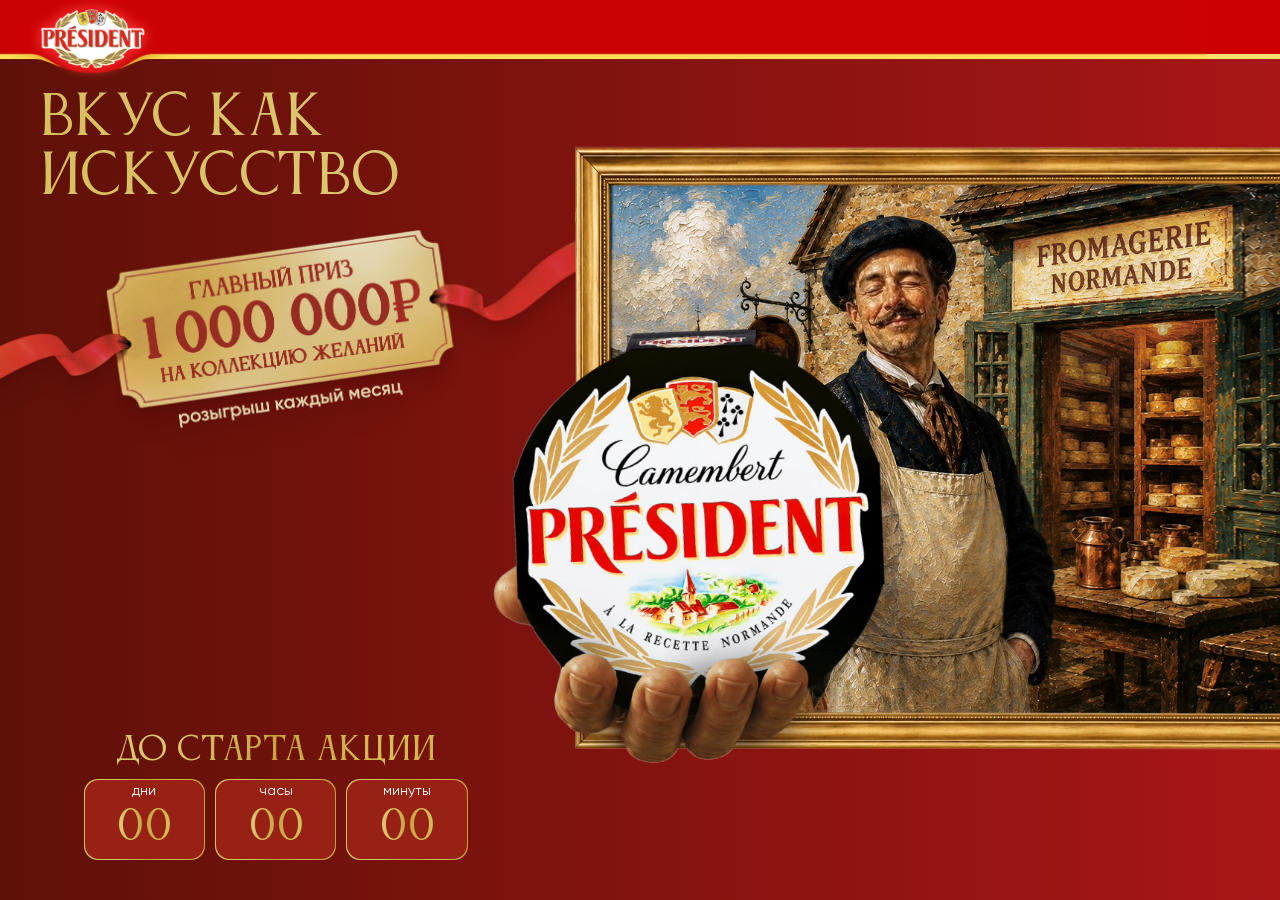
==== commit b802d318: "popups" ====
--- a/countdown.html
+++ b/countdown.html
@@ -27,7 +27,7 @@
         <video src="./assets/img/main_animation.webm" autoplay muted loop playsinline class="president"></video>
 
         <div class="main-prize center">
-          <img src="./assets/img/prizes/main.webp" alt="President" />
+          <img src="./assets/img/gallery/main.webp" alt="President" />
         </div>
 
         <div class="main-prize">
--- a/assets/css/styles.min.css
+++ b/assets/css/styles.min.css
@@ -1 +1 @@
-:root{--4: 'circerounded-regular4', sans-serif;--5: 'circerounded-regular5', sans-serif;--400: 'montserrat-regular', sans-serif;--500: 'montserrat-medium', sans-serif;--title: 'anticva', sans-serif;--gilroy: 'gilroy', sans-serif;--bg: #cc0003;--bg-dark: #b60003;--yellow: #fde170;--yellow-light: #e6d689;--color: #ffffff;--gradient: linear-gradient(90deg, #ffe680 0%, #fab041 50%, #ffe680 100%);--golden-gradient: linear-gradient(90deg, #d7bf5d, #dcc671, #c9a343, #d7bb55, #c89b3e);--white: #ffffff;--black: #000000;--red: #cc0003;--red-text: #962114;--invalid: #e6d689;--vh: 1vh}@font-face{font-family:"circerounded-regular2";src:url("../fonts/circerounded-regular2.woff2") format("woff2"),url("../fonts/circerounded-regular2.woff") format("woff");font-weight:normal;font-style:normal}@font-face{font-family:"circerounded-regular3";src:url("../fonts/circerounded-regular3.woff2") format("woff2"),url("../fonts/circerounded-regular3.woff") format("woff");font-weight:normal;font-style:normal}@font-face{font-family:"circerounded-regular4";src:url("../fonts/circerounded-regular4.woff2") format("woff2"),url("../fonts/circerounded-regular4.woff") format("woff");font-weight:normal;font-style:normal}@font-face{font-family:"circerounded-regular5";src:url("../fonts/circerounded-regular5.woff2") format("woff2"),url("../fonts/circerounded-regular5.woff") format("woff");font-weight:normal;font-style:normal}@font-face{font-family:"montserrat-regular";src:url("../fonts/montserrat-regular.woff2") format("woff2"),url("../fonts/montserrat-regular.woff") format("woff");font-weight:normal;font-style:normal}@font-face{font-family:"montserrat-medium";src:url("../fonts/montserrat-medium.woff2") format("woff2"),url("../fonts/montserrat-medium.woff") format("woff");font-weight:normal;font-style:normal}@font-face{font-family:"anticva";src:url("../fonts/anticva-regular.woff2") format("woff2"),url("../fonts/anticva-regular.woff") format("woff");font-weight:400;font-style:normal}@font-face{font-family:"gilroy";src:url("../fonts/gilroy-regular.woff2") format("woff2"),url("../fonts/gilroy-regular.woff") format("woff");font-weight:400;font-style:normal}@font-face{font-family:"gilroy";src:url("../fonts/gilroy-medium.woff2") format("woff2"),url("../fonts/gilroy-medium.woff") format("woff");font-weight:500;font-style:normal}@font-face{font-family:"gilroy";src:url("../fonts/gilroy-semibold.woff2") format("woff2"),url("../fonts/gilroy-semibold.woff") format("woff");font-weight:600;font-style:normal}@-webkit-keyframes rotate{0%{-webkit-transform:rotate(0deg);transform:rotate(0deg)}100%{-webkit-transform:rotate(360deg);transform:rotate(360deg)}}@keyframes rotate{0%{-webkit-transform:rotate(0deg);transform:rotate(0deg)}100%{-webkit-transform:rotate(360deg);transform:rotate(360deg)}}@-webkit-keyframes rotateleft{0%{-webkit-transform:rotate(0deg);transform:rotate(0deg)}100%{-webkit-transform:rotate(-360deg);transform:rotate(-360deg)}}@keyframes rotateleft{0%{-webkit-transform:rotate(0deg);transform:rotate(0deg)}100%{-webkit-transform:rotate(-360deg);transform:rotate(-360deg)}}@-webkit-keyframes pulse{0%{-webkit-transform:scale(1);transform:scale(1)}50%{-webkit-transform:scale(1.1);transform:scale(1.1)}100%{-webkit-transform:scale(1);transform:scale(1)}}@keyframes pulse{0%{-webkit-transform:scale(1);transform:scale(1)}50%{-webkit-transform:scale(1.1);transform:scale(1.1)}100%{-webkit-transform:scale(1);transform:scale(1)}}@-webkit-keyframes blink{0%,100%{opacity:1}50%{opacity:0}}@keyframes blink{0%,100%{opacity:1}50%{opacity:0}}@-webkit-keyframes scrollDown{0%,100%{-webkit-transform:translateY(0) scaleX(0.8);transform:translateY(0) scaleX(0.8)}50%{-webkit-transform:translateY(-10px) scaleX(1);transform:translateY(-10px) scaleX(1)}}@keyframes scrollDown{0%,100%{-webkit-transform:translateY(0) scaleX(0.8);transform:translateY(0) scaleX(0.8)}50%{-webkit-transform:translateY(-10px) scaleX(1);transform:translateY(-10px) scaleX(1)}}@-webkit-keyframes slide{0%{-webkit-transform:translate(-200%, -25%) rotate(-40deg);transform:translate(-200%, -25%) rotate(-40deg)}30%,100%{-webkit-transform:translate(200%, -25%) rotate(-40deg);transform:translate(200%, -25%) rotate(-40deg)}}@keyframes slide{0%{-webkit-transform:translate(-200%, -25%) rotate(-40deg);transform:translate(-200%, -25%) rotate(-40deg)}30%,100%{-webkit-transform:translate(200%, -25%) rotate(-40deg);transform:translate(200%, -25%) rotate(-40deg)}}@-webkit-keyframes bounce{0%{-webkit-transform:scale(1);transform:scale(1)}25%{-webkit-transform:scale(1);transform:scale(1)}30%{-webkit-transform:scale(1.1);transform:scale(1.1)}35%{-webkit-transform:scale(1.08);transform:scale(1.08)}40%{-webkit-transform:scale(1.1);transform:scale(1.1)}45%{-webkit-transform:scale(1.095);transform:scale(1.095)}50%{-webkit-transform:scale(1.1);transform:scale(1.1)}75%{-webkit-transform:scale(1.1);transform:scale(1.1)}80%{-webkit-transform:scale(1);transform:scale(1)}85%{-webkit-transform:scale(1.02);transform:scale(1.02)}90%{-webkit-transform:scale(1);transform:scale(1)}95%{-webkit-transform:scale(1.005);transform:scale(1.005)}100%{-webkit-transform:scale(1);transform:scale(1)}}@keyframes bounce{0%{-webkit-transform:scale(1);transform:scale(1)}25%{-webkit-transform:scale(1);transform:scale(1)}30%{-webkit-transform:scale(1.1);transform:scale(1.1)}35%{-webkit-transform:scale(1.08);transform:scale(1.08)}40%{-webkit-transform:scale(1.1);transform:scale(1.1)}45%{-webkit-transform:scale(1.095);transform:scale(1.095)}50%{-webkit-transform:scale(1.1);transform:scale(1.1)}75%{-webkit-transform:scale(1.1);transform:scale(1.1)}80%{-webkit-transform:scale(1);transform:scale(1)}85%{-webkit-transform:scale(1.02);transform:scale(1.02)}90%{-webkit-transform:scale(1);transform:scale(1)}95%{-webkit-transform:scale(1.005);transform:scale(1.005)}100%{-webkit-transform:scale(1);transform:scale(1)}}@-webkit-keyframes shineSweep{0%{-webkit-transform:translateX(-100%) skewX(10deg);transform:translateX(-100%) skewX(10deg)}30%{-webkit-transform:translateX(100%) skewX(10deg);transform:translateX(100%) skewX(10deg)}100%{-webkit-transform:translateX(100%) skewX(10deg);transform:translateX(100%) skewX(10deg)}}@keyframes shineSweep{0%{-webkit-transform:translateX(-100%) skewX(10deg);transform:translateX(-100%) skewX(10deg)}30%{-webkit-transform:translateX(100%) skewX(10deg);transform:translateX(100%) skewX(10deg)}100%{-webkit-transform:translateX(100%) skewX(10deg);transform:translateX(100%) skewX(10deg)}}.preloader{display:-webkit-box;display:-ms-flexbox;display:flex;-webkit-box-pack:center;-ms-flex-pack:center;justify-content:center;-webkit-box-align:center;-ms-flex-align:center;align-items:center;-ms-flex-line-pack:center;align-content:center;position:fixed;overflow:hidden;width:100%;height:100%;left:0px;top:0px;z-index:19;background-color:var(--bg);-webkit-transition:1s;transition:1s;opacity:1;visibility:visible;pointer-events:all}.preloader.hidden{pointer-events:none;background-color:rgba(0,0,0,0);z-index:19}.preloader.hidden span{-webkit-transform:translate(0px, -60vh);-ms-transform:translate(0px, -60vh);transform:translate(0px, -60vh)}.preloader span{width:300px;height:170px;display:-webkit-inline-box;display:-ms-inline-flexbox;display:inline-flex;position:relative;-webkit-box-pack:center;-ms-flex-pack:center;justify-content:center;-webkit-box-align:center;-ms-flex-align:center;align-items:center;-ms-flex-line-pack:center;align-content:center;-webkit-transition:1s;transition:1s}@media(max-width: 1023px){.preloader span{width:180px}}.preloader span img{position:absolute;width:100%;-webkit-animation:bounce 3s ease-out infinite;animation:bounce 3s ease-out infinite}:root{font-synthesis:none;text-rendering:optimizeLegibility;-webkit-font-smoothing:antialiased;-moz-osx-font-smoothing:grayscale;outline:none;-webkit-tap-highlight-color:rgba(0,0,0,0);-webkit-backface-visibility:hidden;backface-visibility:hidden}*,*:before,*:after{padding:0;margin:0;-webkit-box-sizing:border-box;box-sizing:border-box;-webkit-tap-highlight-color:rgba(0,0,0,0)}html{height:100%}@media(prefers-reduced-motion: no-preference){html{scroll-behavior:smooth}}body{-ms-scroll-chaining:none;overscroll-behavior:none;-webkit-overflow-scrolling:auto;position:relative;width:100%;height:100%;background:-webkit-gradient(linear, left top, right top, from(#5e1108), to(#a81616));background:linear-gradient(90deg, #5e1108, #a81616);color:var(--color);font-family:var(--gilroy);line-height:1.4;overflow-x:hidden;overflow-y:auto}html,body{-ms-scroll-chaining:none;overscroll-behavior:none}img{display:block;-o-object-fit:cover;object-fit:cover;-webkit-user-select:none;-moz-user-select:none;-ms-user-select:none;user-select:none}h1,h2,h3,h4,h5,h6,b,strong{font-family:var(--title);color:inherit}button{position:relative;border:none;cursor:pointer;background:none;color:inherit}button:disabled{cursor:auto;pointer-events:none}ul,menu{list-style:none}a{text-decoration:none;color:inherit}.custom-scrollbar{-webkit-overflow-scrolling:touch;scroll-behavior:smooth}.custom-scrollbar::-webkit-scrollbar{width:4px;height:4px}.custom-scrollbar::-webkit-scrollbar-thumb{background-color:rgba(26,38,99,.1);border-radius:2px;background-clip:padding-box}.custom-scrollbar::-webkit-scrollbar-track{background-color:rgba(26,38,99,.1);border-radius:2px}.custom-scrollbar{scrollbar-width:thin;scrollbar-color:var(--color) rgba(26,38,99,.1)}.show_in_tablet{display:none}@media(max-width: 1279px){.show_in_tablet{display:block}}@media(max-width: 767px){.only-in-desctop{display:none}}.link{color:var(--yellow);text-decoration:underline;cursor:pointer}.link.link--white{color:var(--white)}.body{display:-webkit-box;display:-ms-flexbox;display:flex;-webkit-box-orient:vertical;-webkit-box-direction:normal;-ms-flex-direction:column;flex-direction:column}.main{display:block;position:relative;z-index:1;-webkit-box-flex:1;-ms-flex:1;flex:1}.container{display:block;position:relative;width:100%;max-width:1440px;margin:0 auto}@media(max-width: 1279px){.container{padding:0px 20px}}.section{position:relative;overflow:hidden;z-index:2;padding:80px 0px;scroll-margin:60px}@media(max-width: 1151px){.section{scroll-margin:50px}}.section.lines--bg:before{content:"";position:absolute;left:0px;top:0px;width:100%;height:100%;z-index:1;background:url("../img/bg-lines.webp") repeat left top;background-size:1402px 100px;opacity:.3}@media(max-width: 1151px){.section{padding:50px 0px}}.section.visible{overflow:visible}.slider-arrows{display:-webkit-inline-box;display:-ms-inline-flexbox;display:inline-flex;gap:12px;padding-bottom:10px;-webkit-box-pack:justify;-ms-flex-pack:justify;justify-content:space-between}@media(max-width: 1279px){.slider-arrows{gap:10px;padding-bottom:8px}}@media(max-width: 767px){.slider-arrows{display:none}}.swiper{width:100%}.swiper-arrow{display:-webkit-box;display:-ms-flexbox;display:flex;position:absolute;width:50px;height:50px}@media(max-width: 1023px){.swiper-arrow{width:40px;height:40px}}.swiper-arrow{border:none;-ms-flex-wrap:wrap;flex-wrap:wrap;-webkit-box-pack:center;-ms-flex-pack:center;justify-content:center;-webkit-box-align:center;-ms-flex-align:center;align-items:center;-ms-flex-line-pack:center;align-content:center;opacity:1;-webkit-transition:opacity .3s;transition:opacity .3s;z-index:3;margin-top:-25px;top:50%;border-radius:50px}.swiper-arrow[data-arrow-prev]{background:url("../img/svg/arrow-prev.svg") no-repeat center center,var(--golden-gradient);right:calc(100% + 14px)}@media(max-width: 1023px){.swiper-arrow[data-arrow-prev]{right:calc(100% + 8px)}}.swiper-arrow[data-arrow-next]{background:url("../img/svg/arrow-next.svg") no-repeat center center,var(--golden-gradient);left:calc(100% + 14px)}@media(max-width: 1023px){.swiper-arrow[data-arrow-next]{left:calc(100% + 8px)}}.swiper-arrow.swiper-button-disabled{opacity:.3;pointer-events:none}.swiper-pagination{display:-webkit-box;display:-ms-flexbox;display:flex;position:relative;width:100% !important;height:20px;-ms-flex-wrap:wrap;flex-wrap:wrap;-webkit-box-pack:center;-ms-flex-pack:center;justify-content:center;-webkit-box-align:center;-ms-flex-align:center;align-items:center;-ms-flex-line-pack:center;align-content:center;bottom:0px !important;gap:20px}.swiper-pagination .swiper-pagination-bullet{display:-webkit-box;display:-ms-flexbox;display:flex;-webkit-box-pack:center;-ms-flex-pack:center;justify-content:center;-webkit-box-align:center;-ms-flex-align:center;align-items:center;-ms-flex-line-pack:center;align-content:center;position:absolute;left:50% !important;-webkit-transform:scale(1) translate(-50%, 0%);-ms-transform:scale(1) translate(-50%, 0%);transform:scale(1) translate(-50%, 0%);margin:0 !important;opacity:0;width:40px;height:20px;border-radius:0px;background:none;-webkit-transition:.6s !important;transition:.6s !important;pointer-events:none}.swiper-pagination .swiper-pagination-bullet.swiper-pagination-bullet-active-next-next{position:absolute;-webkit-transform:scale(1);-ms-transform:scale(1);transform:scale(1);left:50% !important;opacity:0;-webkit-transform:translate(calc(200% + 20px), 0%);-ms-transform:translate(calc(200% + 20px), 0%);transform:translate(calc(200% + 20px), 0%)}.swiper-pagination .swiper-pagination-bullet.swiper-pagination-bullet-active-prev-prev{position:absolute;-webkit-transform:scale(1);-ms-transform:scale(1);transform:scale(1);left:50% !important;opacity:0;-webkit-transform:translate(calc(-300% - 20px), 0%);-ms-transform:translate(calc(-300% - 20px), 0%);transform:translate(calc(-300% - 20px), 0%)}.swiper-pagination .swiper-pagination-bullet.swiper-pagination-bullet-active-main{position:absolute;-webkit-transform:scale(1);-ms-transform:scale(1);transform:scale(1);left:50% !important;opacity:1;-webkit-transform:translate(-50%, 0%);-ms-transform:translate(-50%, 0%);transform:translate(-50%, 0%)}.swiper-pagination .swiper-pagination-bullet.swiper-pagination-bullet-active-next{position:absolute;-webkit-transform:scale(1);-ms-transform:scale(1);transform:scale(1);left:50% !important;opacity:.3;-webkit-transform:translate(100%, 0%);-ms-transform:translate(100%, 0%);transform:translate(100%, 0%);pointer-events:all}.swiper-pagination .swiper-pagination-bullet.swiper-pagination-bullet-active-prev{position:absolute;-webkit-transform:scale(1);-ms-transform:scale(1);transform:scale(1);left:50% !important;opacity:.3;-webkit-transform:translate(-200%, 0%);-ms-transform:translate(-200%, 0%);transform:translate(-200%, 0%);pointer-events:all}.swiper-pagination .swiper-pagination-bullet:before{content:"";position:absolute;width:100%;height:4px;border-radius:2px;background-color:var(--color);opacity:1;-webkit-transition:background-color .3s,opacity .3s;transition:background-color .3s,opacity .3s}.swiper-pagination .swiper-pagination-bullet.swiper-pagination-bullet-active:before{background-color:var(--brown)}.burger{display:none}.header{display:block;position:fixed;top:0px;left:0px;width:100%;height:60px;z-index:20;background:var(--bg);-webkit-box-shadow:0px 0px 40px rgba(0,0,0,0);box-shadow:0px 0px 40px rgba(0,0,0,0);-webkit-transition:-webkit-box-shadow .6s,-webkit-transform 1s;transition:-webkit-box-shadow .6s,-webkit-transform 1s;transition:box-shadow .6s,transform 1s;transition:box-shadow .6s,transform 1s,-webkit-box-shadow .6s,-webkit-transform 1s;-webkit-transform:translate(0%, -150%);-ms-transform:translate(0%, -150%);transform:translate(0%, -150%);border-bottom:4px solid var(--yellow);-webkit-box-shadow:0px 0px 40px rgba(0,0,0,.2);box-shadow:0px 0px 40px rgba(0,0,0,.2)}.header .container{display:-webkit-box;display:-ms-flexbox;display:flex;position:relative;-ms-flex-wrap:wrap;flex-wrap:wrap;-webkit-box-pack:justify;-ms-flex-pack:justify;justify-content:space-between;-webkit-box-align:center;-ms-flex-align:center;align-items:center;-ms-flex-line-pack:center;align-content:center;width:100%;gap:10px;padding:0px 20px;max-width:100%}@media(min-width: 1600px){.header .container{padding-right:24px}}@media(max-width: 1365px){.header .container{padding-left:0px}}.loaded .header{-webkit-transform:translate(0%, 0%);-ms-transform:translate(0%, 0%);transform:translate(0%, 0%)}.header__logo{display:block;position:relative;width:170px;height:56px}.header__logo .logo{position:absolute;top:0px;left:0px}.logo{display:block;position:relative;width:100%;height:88px;z-index:3;background:url("../img/svg/logo-bg.svg") no-repeat center center/cover}.logo img{position:relative;width:122px;height:auto;margin:0 auto;margin-top:10px;z-index:2;opacity:1}.logo:before{content:"";display:block;width:60%;height:50%;left:20%;top:25%;-webkit-box-shadow:0px 0px 30px #fff;box-shadow:0px 0px 30px #fff;border-radius:100%;position:absolute;z-index:1}.navigation{display:-webkit-box;display:-ms-flexbox;display:flex;-webkit-box-align:center;-ms-flex-align:center;align-items:center;-webkit-box-pack:center;-ms-flex-pack:center;justify-content:center;z-index:2;-webkit-box-flex:1;-ms-flex:1;flex:1}.menu{display:-webkit-inline-box;display:-ms-inline-flexbox;display:inline-flex;-webkit-box-flex:1;-ms-flex:1;flex:1;-ms-flex-wrap:wrap;flex-wrap:wrap;-webkit-box-pack:center;-ms-flex-pack:center;justify-content:center;-webkit-box-align:center;-ms-flex-align:center;align-items:center;-ms-flex-line-pack:center;align-content:center;gap:32px}.menu li .menu__link{font-size:14px;font-weight:600;line-height:1;-webkit-transition:color .3s;transition:color .3s;color:var(--white);cursor:pointer}.menu li .menu__link.active{color:var(--yellow)}.menu li .menu__link:hover{color:var(--yellow)}.menu li:first-child{margin-left:auto}@media(max-width: 1439px){.menu{gap:28px}.menu li .menu__link{font-size:14px}}@media(max-width: 1365px){.menu{gap:20px}.menu li .menu__link{font-size:14px}}@media(max-width: 1279px){.menu{gap:18px}.menu li .menu__link{font-size:12px}}.header__buttons{display:-webkit-inline-box;display:-ms-inline-flexbox;display:inline-flex;position:relative;-webkit-box-pack:start;-ms-flex-pack:start;justify-content:flex-start;-webkit-box-align:center;-ms-flex-align:center;align-items:center;-ms-flex-line-pack:center;align-content:center;gap:24px;margin-left:auto}@media(max-width: 1151px){.header{border-bottom:0px}.burger{display:-webkit-box;display:-ms-flexbox;display:flex;position:absolute;right:10px;-webkit-box-pack:center;-ms-flex-pack:center;justify-content:center;-webkit-box-align:center;-ms-flex-align:center;align-items:center;-ms-flex-line-pack:center;align-content:center;width:50px;height:50px;border-radius:50px;background:var(--brown);font-size:0px;z-index:2}.burger span,.burger:before,.burger:after{position:absolute;height:2px;background:var(--white);-webkit-transition:.6s;transition:.6s;opacity:1;z-index:1}.burger:before{content:"";width:22px}.burger:after{content:"";width:10px}.burger span{width:16px;-webkit-transform:translate(0px, 0px);-ms-transform:translate(0px, 0px);transform:translate(0px, 0px)}.burger:before{-webkit-transform:translate(0px, -8px) rotate(0deg);-ms-transform:translate(0px, -8px) rotate(0deg);transform:translate(0px, -8px) rotate(0deg)}.burger:after{-webkit-transform:translate(0px, 8px) rotate(0deg);-ms-transform:translate(0px, 8px) rotate(0deg);transform:translate(0px, 8px) rotate(0deg)}.burger.open span{-webkit-transform:translate(10px, 0px);-ms-transform:translate(10px, 0px);transform:translate(10px, 0px);opacity:0}.burger.open:before{width:22px;-webkit-transform:translate(0px, 0px) rotate(45deg);-ms-transform:translate(0px, 0px) rotate(45deg);transform:translate(0px, 0px) rotate(45deg)}.burger.open:after{width:22px;-webkit-transform:translate(0px, 0px) rotate(-45deg);-ms-transform:translate(0px, 0px) rotate(-45deg);transform:translate(0px, 0px) rotate(-45deg)}.header{height:53px;border-bottom:none}.header:before{content:"";position:absolute;left:0px;top:0px;width:100%;height:100%;background:var(--bg);border-bottom:3px solid var(--yellow);z-index:2}.header__logo{margin:0 auto;height:53px;width:146px}.header__logo .logo{height:78px;background:url("../img/svg/logo-bg-mobil.svg") no-repeat center top/cover}.header__logo .logo img{width:102px}.header__logo .logo:before{width:50%;height:50%;left:25%;top:25%}.navigation{position:fixed;-webkit-box-align:start;-ms-flex-align:start;align-items:flex-start;width:100%;height:100vh;overflow-x:hidden;overflow-y:auto;scrollbar-width:none;-ms-overflow-style:none;top:0px;right:0px;background:var(--bg);-webkit-transform:translate(0%, -100%);-ms-transform:translate(0%, -100%);transform:translate(0%, -100%);-webkit-transition:-webkit-transform .6s;transition:-webkit-transform .6s;transition:transform .6s;transition:transform .6s, -webkit-transform .6s;padding:0px;z-index:0}.navigation::-webkit-scrollbar{width:0px;height:0px;display:none}.navigation.open{-webkit-transform:translate(0%, 0%);-ms-transform:translate(0%, 0%);transform:translate(0%, 0%)}.menu{padding:100px 30px 40px 30px;width:100%;max-width:768px;min-height:100svh;-ms-flex-wrap:nowrap;flex-wrap:nowrap;-webkit-box-orient:vertical;-webkit-box-direction:normal;-ms-flex-direction:column;flex-direction:column;-webkit-box-pack:start;-ms-flex-pack:start;justify-content:flex-start;-webkit-box-align:center;-ms-flex-align:center;align-items:center;-ms-flex-line-pack:center;align-content:center;gap:24px}}@media(max-width: 1151px)and (max-width: 767px){.menu{padding:100px 20px 40px 20px}}@media(max-width: 1151px){.menu li:first-child{margin-left:0;margin-top:auto}.menu li .menu__link{font-size:24px}.menu li.header__buttons{width:100%;margin-top:auto;-webkit-box-orient:vertical;-webkit-box-direction:normal;-ms-flex-direction:column;flex-direction:column}}.fixed-button{display:-webkit-box;display:-ms-flexbox;display:flex;position:fixed;min-width:100vw;max-width:100vw;left:0px;bottom:40px;-ms-flex-wrap:wrap;flex-wrap:wrap;-webkit-box-pack:center;-ms-flex-pack:center;justify-content:center;-webkit-box-align:center;-ms-flex-align:center;align-items:center;-ms-flex-line-pack:center;align-content:center;padding:0px 20px;z-index:5;pointer-events:none}@media(max-width: 767px){.fixed-button{bottom:20px}}.button{display:-webkit-inline-box;display:-ms-inline-flexbox;display:inline-flex;overflow:hidden;z-index:1;min-height:52px;-webkit-box-pack:center;-ms-flex-pack:center;justify-content:center;-webkit-box-align:center;-ms-flex-align:center;align-items:center;-ms-flex-line-pack:center;align-content:center;position:relative;font-size:18px;font-family:var(--gilroy);font-weight:600;line-height:1.2;color:var(--red-text);padding:10px 24px;z-index:1;-webkit-transition:color .3s;transition:color .3s;-webkit-user-select:none;-moz-user-select:none;-ms-user-select:none;user-select:none;outline:none;cursor:pointer;border-radius:52px;background:var(--golden-gradient)}.button.medium{min-height:40px;font-size:16px}.button.full{width:100%}.button.button--small{font-size:16px;min-height:36px;padding:4px 24px;border-radius:40px;color:var(--red-text)}.button.button--small span{display:block;position:relative}@media(max-width: 1439px){.button.button--small{font-size:14px}}@media(max-width: 1279px){.button.button--small{font-size:14px;padding:4px 18px;min-height:30px}}@media(max-width: 1151px){.button.button--small{font-size:20px;min-height:54px;padding:4px 32px}}.button.button--red{background:var(--red);color:var(--white)}@media(hover: hover){.button.button--red:hover{color:var(--red-text)}}.button.button--red-submit{background:var(--red);color:var(--white)}.button.button--red-submit:before,.button.button--red-submit:after{background:var(--red-text)}.button.button--submit{font-size:16px;min-height:40px;padding:4px 24px;border-radius:40px}.button:before,.button:after{content:"";display:block;position:absolute;pointer-events:none;width:100%;height:100%;background:var(--white);z-index:-1;-webkit-transition:-webkit-transform .5s;transition:-webkit-transform .5s;transition:transform .5s;transition:transform .5s, -webkit-transform .5s}.button:before{left:0px;bottom:0%;-webkit-transform:translate(0%, -100%);-ms-transform:translate(0%, -100%);transform:translate(0%, -100%);border-radius:0px 0px 50% 50%}.button:after{left:0px;top:0px;-webkit-transform:translate(0%, 100%);-ms-transform:translate(0%, 100%);transform:translate(0%, 100%);border-radius:50% 50% 0px 0px}@media(min-width: 1024px){.button:hover:before{-webkit-transform:translate(0%, 0%);-ms-transform:translate(0%, 0%);transform:translate(0%, 0%)}.button:hover:after{-webkit-transform:translate(0%, 0%);-ms-transform:translate(0%, 0%);transform:translate(0%, 0%)}}.login-btn{display:-webkit-inline-box;display:-ms-inline-flexbox;display:inline-flex;position:relative;-webkit-box-pack:center;-ms-flex-pack:center;justify-content:center;-webkit-box-align:center;-ms-flex-align:center;align-items:center;-ms-flex-line-pack:center;align-content:center;gap:10px;color:var(--yellow);font-family:var(--gilroy);font-weight:600;font-size:16px;line-height:18px}.login-btn span{display:block;position:relative;-webkit-transform:translateY(-2px);-ms-transform:translateY(-2px);transform:translateY(-2px)}.login-btn:after{content:"";display:block;width:24px;height:24px;background:url("../img/svg/login.svg") no-repeat center center/cover}@media(max-width: 1279px){.login-btn{font-size:14px}.login-btn:after{width:22px;height:22px}}@media(max-width: 1151px){.login-btn{font-size:24px}.login-btn:after{width:32px;height:32px}}.logout-button{display:-webkit-box;display:-ms-flexbox;display:flex;position:absolute;right:20px;bottom:20px;width:50px;height:50px;-ms-flex-wrap:wrap;flex-wrap:wrap;-webkit-box-pack:center;-ms-flex-pack:center;justify-content:center;-webkit-box-align:center;-ms-flex-align:center;align-items:center;-ms-flex-line-pack:center;align-content:center;-webkit-transition:.3s;transition:.3s;color:var(--black)}.logout-button:hover{color:var(--bg)}@media(max-width: 767px){.logout-button{right:10px;bottom:12px}}.titleBox{display:-webkit-box;display:-ms-flexbox;display:flex;position:relative;width:100%;-ms-flex-wrap:wrap;flex-wrap:wrap;-webkit-box-pack:center;-ms-flex-pack:center;justify-content:center;-webkit-box-align:center;-ms-flex-align:center;align-items:center;-ms-flex-line-pack:center;align-content:center;gap:24px;text-align:center}.title{font-family:var(--title)}.title.red{color:var(--red-text)}.title.gold{background:var(--golden-gradient);background-clip:text;-webkit-background-clip:text;color:rgba(0,0,0,0);-webkit-text-fill-color:rgba(0,0,0,0)}.title.title--h1{font-size:32px;line-height:1.1;text-align:left}@media(min-width: 500px){.title.title--h1{font-size:50px}}@media(min-width: 1024px){.title.title--h1{font-size:56px}}@media(min-width: 1440px){.title.title--h1{font-size:80px}}.title.title--h2{font-size:60px;text-align:center}@media(max-width: 767px){.title.title--h2{font-size:40px}}.title.title--h3{font-size:32px;line-height:1.12}@media(max-width: 767px){.title.title--h3{font-size:26px}}.title.title--h4{font-size:30px;line-height:1.12}.title.title--hero{display:block;width:100%;max-width:654px;margin-left:100px;font-size:54px;line-height:1.2;-ms-flex-negative:0;flex-shrink:0}.title.title--hero span{display:block;position:relative;text-transform:uppercase;width:100%}.title.title--hero span:last-child{text-align:right}.title.title--hero span.underline{display:inline-block;width:auto;position:relative;z-index:0}.title.title--hero span.underline:before{content:"";position:absolute;background:url("../img/svg/underline.svg") no-repeat left center;background-size:530px 100%;width:0%;height:20px;bottom:4px;left:-14%;z-index:-1;opacity:0;-webkit-transition:1s ease .5s;transition:1s ease .5s}@media(max-width: 1279px){.title.title--hero{max-width:540px;margin-left:30px;font-size:56px}.title.title--hero span.underline:before{background-size:420px 100%}}@media(max-width: 767px){.title.title--hero{max-width:340px;margin-left:0px;font-size:35px}.title.title--hero span.underline:before{background-size:270px 100%;height:15px;bottom:0px}}.loaded .title.title--hero span.underline:before{opacity:1;width:124%}.subtitle{display:block;font-weight:500;font-family:var(--gilroy);font-size:24px;line-height:1.2;color:var(--yellow)}.subtitle.big{font-size:32px}@media(max-width: 767px){.subtitle.big{font-size:24px}}.accordeon{display:block;width:100%}.accordeon.open .question:before{-webkit-transform:rotate(270deg);-ms-transform:rotate(270deg);transform:rotate(270deg)}.accordeon .question{display:-webkit-box;display:-ms-flexbox;display:flex;position:relative;width:100%;-webkit-box-pack:start;-ms-flex-pack:start;justify-content:flex-start;-webkit-box-align:center;-ms-flex-align:center;align-items:center;-ms-flex-line-pack:center;align-content:center;padding:12px 50px 12px 24px;min-height:50px;position:relative;font-size:20px;text-transform:uppercase;cursor:pointer}@media(max-width: 767px){.accordeon .question{font-size:16px}}.accordeon .question:before{content:"";width:50px;height:50px;background:url("../img/svg/arrow-next.svg") no-repeat center center;background-size:10px 18px;position:absolute;right:0px;top:0px;pointer-events:none;-webkit-transform:rotate(90deg);-ms-transform:rotate(90deg);transform:rotate(90deg);-webkit-transition:.3s;transition:.3s}.accordeon .question>*{pointer-events:none}.accordeon .answer{display:block;position:relative;overflow:hidden;height:0px;-webkit-transition:.3s;transition:.3s}.accordeon .answer .answer__content{display:-webkit-box;display:-ms-flexbox;display:flex;position:relative;width:100%;-webkit-box-orient:vertical;-webkit-box-direction:normal;-ms-flex-direction:column;flex-direction:column;gap:10px;padding:24px;padding-top:10px}.accordeon .answer .answer__content p,.accordeon .answer .answer__content li{display:block;position:relative;font-size:16px;line-height:18px}@media(max-width: 767px){.accordeon .answer .answer__content p,.accordeon .answer .answer__content li{font-size:15px}}.accordeon .answer .answer__content p a,.accordeon .answer .answer__content li a{text-decoration:underline}.accordeon .answer .answer__content ul{display:-webkit-box;display:-ms-flexbox;display:flex;width:100%;-webkit-box-orient:vertical;-webkit-box-direction:normal;-ms-flex-direction:column;flex-direction:column;gap:10px}.accordeon .answer .answer__content ul li{padding-left:20px}.accordeon .answer .answer__content ul li:before{content:"";width:4px;height:4px;border-radius:4px;background:var(--white);position:absolute;left:4px;top:7px}.tabs{width:100%;display:block}.tabs-navigation{display:-webkit-box;display:-ms-flexbox;display:flex;position:relative;width:100%;-webkit-box-pack:stretch;-ms-flex-pack:stretch;justify-content:stretch;-webkit-box-align:center;-ms-flex-align:center;align-items:center;-ms-flex-line-pack:center;align-content:center}.tabs-navigation li{-webkit-box-flex:1;-ms-flex:1;flex:1}.tabs-navigation li:first-child{-webkit-box-flex:1;-ms-flex:auto;flex:auto}.tabs-navigation li button{display:-webkit-box;display:-ms-flexbox;display:flex;position:relative;width:100%;-ms-flex-wrap:wrap;flex-wrap:wrap;-webkit-box-pack:center;-ms-flex-pack:center;justify-content:center;-webkit-box-align:center;-ms-flex-align:center;align-items:center;-ms-flex-line-pack:center;align-content:center;gap:20px;min-height:66px;border-radius:24px 24px 0px 0px;background:rgba(0,0,0,0);-webkit-transition:.3s;transition:.3s;font-size:24px;font-family:var(--gilroy);text-transform:uppercase;padding:0px 32px}.tabs-navigation li button.active{background:var(--bg);pointer-events:none}.tab{display:block;width:100%;position:relative;overflow:hidden;height:0px;opacity:0;-webkit-transition:.3s;transition:.3s}.tab.active{opacity:1}.memory-preview{display:-webkit-box;display:-ms-flexbox;display:flex;position:relative;width:100%;-webkit-box-pack:center;-ms-flex-pack:center;justify-content:center;-webkit-box-align:center;-ms-flex-align:center;align-items:center;-ms-flex-line-pack:center;align-content:center}.memory-preview .card{pointer-events:none}.memory-preview li{width:50%;position:relative;-webkit-transform:rotate(10.18deg) translate(0px, -30px);-ms-transform:rotate(10.18deg) translate(0px, -30px);transform:rotate(10.18deg) translate(0px, -30px)}.memory-preview li:first-child{-webkit-transform:rotate(-14.17deg) translate(0px, 0px);-ms-transform:rotate(-14.17deg) translate(0px, 0px);transform:rotate(-14.17deg) translate(0px, 0px)}.card{width:100%;-webkit-perspective:1200px;perspective:1200px;cursor:pointer}.card:before{content:"";display:block;width:100%;padding-top:141.666666%}.card .flip{position:absolute;left:0px;top:0px;width:100%;height:100%;-webkit-transition:-webkit-transform .6s;transition:-webkit-transform .6s;transition:transform .6s;transition:transform .6s, -webkit-transform .6s;-webkit-transform-style:preserve-3d;transform-style:preserve-3d;border-radius:12.5%;-webkit-box-shadow:0px 4px 20px rgba(0,0,0,.2);box-shadow:0px 4px 20px rgba(0,0,0,.2)}.card .flip__front,.card .flip__back{display:-webkit-box;display:-ms-flexbox;display:flex;position:absolute;-webkit-box-pack:center;-ms-flex-pack:center;justify-content:center;-webkit-box-align:center;-ms-flex-align:center;align-items:center;-ms-flex-line-pack:center;align-content:center;width:100%;height:100%;left:0px;top:0px;border-radius:inherit}.card .flip__front img,.card .flip__back img{display:block;position:absolute;width:100%;height:100%;inset:0;-o-object-fit:cover;object-fit:cover;border-radius:inherit}.card .flip__front{-webkit-backface-visibility:hidden;backface-visibility:hidden;background:url("../img/memory/shirt.webp") center/cover no-repeat;z-index:2;overflow:hidden}.card .flip__front:before{content:"";display:block;width:100%;height:100%;left:0px;top:0px;inset:0;position:absolute;background:url("../img/memory/preloader.webp") no-repeat center center/cover;-webkit-animation:bounce 3s linear infinite;animation:bounce 3s linear infinite}.card .flip__back{-webkit-transform:rotateY(180deg);transform:rotateY(180deg);z-index:1}.card.active .flip{-webkit-transform:rotateY(180deg);transform:rotateY(180deg)}.fact-image{position:relative;width:550px;height:280px;left:50%;-webkit-transform:translate(-50%, 0%);-ms-transform:translate(-50%, 0%);transform:translate(-50%, 0%);margin-top:-160px}.fact-image img{height:100%}@media(max-width: 767px){.fact-image{width:430px;height:220px}}:root{--input-font-family: var(--gilroy);--input-font-size: 14px;--input-height: 36px;--input-background: #ffffff;--input-border: #ffffff;--input-color: var(--black);--input-placeholder-color: var(--black);--invalid: var(--yellow)}fieldset{border:0}.form{display:-webkit-box;display:-ms-flexbox;display:flex;-ms-flex-wrap:wrap;flex-wrap:wrap;width:100%;gap:10px}.form .link{display:block;font-family:var(--gilroy);font-size:14px;text-align:center;margin:0 auto}.form .button--submit{margin-bottom:5px}.label{display:block;width:100%;position:relative;color:inherit}.label .label__text{font-size:10px;margin-bottom:5px;color:hsla(0,0%,100%,.7)}.input-icon{display:-webkit-box;display:-ms-flexbox;display:flex;position:absolute;width:var(--input-height);height:var(--input-height);right:0px;top:0px;-webkit-box-pack:center;-ms-flex-pack:center;justify-content:center;-webkit-box-align:center;-ms-flex-align:center;align-items:center;-ms-flex-line-pack:center;align-content:center;-ms-flex-negative:0;flex-shrink:0;-webkit-transition:.3s;transition:.3s;-webkit-transform:rotate(0deg);-ms-transform:rotate(0deg);transform:rotate(0deg)}.input-icon svg{width:35%;height:auto;pointer-events:none}.input-icon.full{right:4px}.input-icon.full svg{width:100%;height:auto}span.input-icon{pointer-events:none}.input{width:100%;height:var(--input-height);background:var(--input-background);border:1px solid var(--input-border);border-radius:5px;font-family:var(--input-font-family);font-weight:500;font-size:var(--input-font-size);color:var(--input-color);padding:0px 18px;outline:none;-webkit-appearance:none;-moz-appearance:none;appearance:none;-webkit-transition:.3s;transition:.3s;-webkit-box-shadow:none;box-shadow:none;resize:none}.input.input--textarea{height:88px;padding:10px 18px}.input.input-search{padding-right:var(--input-height);width:100%;max-width:100%;height:56px;border-radius:16px;font-family:var(--gilroy);font-size:20px;padding-right:56px;background:rgba(0,0,0,0);color:var(--white);padding-left:30px}.input.input-search::-webkit-input-placeholder{font-family:var(--gilroy);color:var(--white);font-size:20px}.input.input-search::-moz-placeholder{font-family:var(--gilroy);color:var(--white);font-size:20px}.input.input-search:-ms-input-placeholder{font-family:var(--gilroy);color:var(--white);font-size:20px}.input.input-search::-ms-input-placeholder{font-family:var(--gilroy);color:var(--white);font-size:20px}.input.input-search::placeholder{font-family:var(--gilroy);color:var(--white);font-size:20px}@media(max-width: 1023px){.input.input-search{font-size:16px;padding-left:18px}.input.input-search::-webkit-input-placeholder{font-size:16px}.input.input-search::-moz-placeholder{font-size:16px}.input.input-search:-ms-input-placeholder{font-size:16px}.input.input-search::-ms-input-placeholder{font-size:16px}.input.input-search::placeholder{font-size:16px}}.input.placeholder{color:var(--input-placeholder-color)}.input.placeholder+.input-icon{color:var(--input-placeholder-color)}.input::-webkit-input-placeholder{opacity:1;-webkit-transition:.3s;transition:.3s;color:var(--input-placeholder-color);font-family:var(--input-font-family);font-weight:500;font-size:var(--input-font-size)}.input::-moz-placeholder{opacity:1;-moz-transition:.3s;transition:.3s;color:var(--input-placeholder-color);font-family:var(--input-font-family);font-weight:500;font-size:var(--input-font-size)}.input:-ms-input-placeholder{opacity:1;-ms-transition:.3s;transition:.3s;color:var(--input-placeholder-color);font-family:var(--input-font-family);font-weight:500;font-size:var(--input-font-size)}.input::-ms-input-placeholder{opacity:1;-ms-transition:.3s;transition:.3s;color:var(--input-placeholder-color);font-family:var(--input-font-family);font-weight:500;font-size:var(--input-font-size)}.input::placeholder{opacity:1;-webkit-transition:.3s;transition:.3s;color:var(--input-placeholder-color);font-family:var(--input-font-family);font-weight:500;font-size:var(--input-font-size)}.input.invalid{border:1px solid var(--invalid);color:var(--bg-dark)}.input.invalid+.input-icon{color:var(--invalid)}.input:focus::-webkit-input-placeholder{opacity:0}.input:focus::-moz-placeholder{opacity:0}.input:focus:-ms-input-placeholder{opacity:0}.input:focus::-ms-input-placeholder{opacity:0}.input:focus::placeholder{opacity:0}.textarea{display:block;padding:22px 30px}textarea::-webkit-scrollbar{width:6px}textarea::-webkit-scrollbar-track{background:rgba(0,0,0,0);border-radius:16px}textarea::-webkit-scrollbar-thumb{background-color:rgba(0,0,0,.4);border-radius:16px;border:1px solid rgba(0,0,0,0);background-clip:content-box}textarea{scrollbar-width:thin;scrollbar-color:rgba(0,0,0,.4) rgba(0,0,0,0)}.radio,.checkbox{display:none}.radio+.label__text,.checkbox+.label__text{display:-webkit-box;display:-ms-flexbox;display:flex;-ms-flex-wrap:wrap;flex-wrap:wrap;-webkit-box-align:start;-ms-flex-align:start;align-items:flex-start;position:relative;width:100%;font-family:var(--gilroy);padding:10px 0px;padding-left:40px;font-size:14px;line-height:1.1;color:inherit;cursor:pointer;margin-top:8px}.radio+.label__text a,.checkbox+.label__text a{display:inline;width:auto;margin:0;text-align:left}.radio+.label__text:before,.checkbox+.label__text:before{content:"";display:block;position:absolute;left:0px;top:4px;width:26px;height:26px;border-radius:6px;border:2px solid var(--white);background:rgba(0,0,0,0);-webkit-transition:border .3s;transition:border .3s}.radio:checked+span:before,.checkbox:checked+span:before{background:var(--white) url("../img/svg/checkbox.svg") no-repeat center center;background-size:60% 60%}.radio.invalid+span,.checkbox.invalid+span{color:var(--invalid)}.radio.invalid+span:before,.checkbox.invalid+span:before{border:1px solid var(--invalid)}.input:-webkit-autofill{-webkit-box-shadow:0 0 0px 1000px #f1f1f1 inset !important;box-shadow:0 0 0px 1000px #f1f1f1 inset !important;-webkit-text-fill-color:var(--input-color) !important;font-size:var(--input-font-size) !important;font-family:var(--input-font-family) !important;font-weight:500 !important;-webkit-transition:background-color 9999s ease-in-out 0s;transition:background-color 9999s ease-in-out 0s}.inputError{display:block;width:100%;height:0px;position:absolute;left:-20px;text-align:left;overflow:hidden;-webkit-transition:.3s;transition:.3s;color:var(--invalid);font-size:14px;font-family:var(--gilroy);z-index:10;pointer-events:none}.inputError span{display:inline-block;position:relative;padding:5px 14px;color:#442f1e;font-size:11px;background:var(--yellow);-webkit-box-shadow:0px 3px 8px rgba(0,0,0,.2);box-shadow:0px 3px 8px rgba(0,0,0,.2);top:-14px;left:0px;margin:20px}.inputError span:before{content:"";width:8px;height:8px;background:var(--yellow);position:absolute;left:14px;top:-3px;-webkit-transform:scaleX(1.5) rotate(45deg);-ms-transform:scaleX(1.5) rotate(45deg);transform:scaleX(1.5) rotate(45deg)}input[type=search]::-webkit-search-decoration,input[type=search]::-webkit-search-cancel-button,input[type=search]::-webkit-search-results-button,input[type=search]::-webkit-search-results-decoration{display:none}input[type=search]{-webkit-appearance:textfield;-moz-appearance:textfield;appearance:textfield}select.open+.input-icon{-webkit-transform:rotate(180deg);-ms-transform:rotate(180deg);transform:rotate(180deg)}.download-file{width:100%;height:200px;position:relative;margin-top:0px;margin-bottom:-10px}.label-for-file{width:100%;height:200px;border:6px solid var(--yellow);background-color:var(--black);border-radius:20px;display:-webkit-box;display:-ms-flexbox;display:flex;-webkit-box-orient:vertical;-webkit-box-direction:normal;-ms-flex-direction:column;flex-direction:column;-webkit-box-align:center;-ms-flex-align:center;align-items:center;-webkit-box-pack:center;-ms-flex-pack:center;justify-content:center;position:relative;z-index:1;cursor:pointer}.label-for-file.invalid{border:6px solid var(--invalid)}.input-file{display:none}.label-for-file img{width:40px;height:40px;pointer-events:none}.label-for-file .label__text{font-size:12px;line-height:1.4;color:hsla(0,0%,100%,.7);margin-top:24px;text-align:center;max-width:190px;pointer-events:none}.label-for-file .label__text .error{color:var(--invalid)}.label-for-file img,.label-for-file .label__text{-webkit-transition:.3s;transition:.3s}.label-for-file.loaded img,.label-for-file.loaded .label__text{opacity:0}.label-for-file.loaded::after{content:"";position:absolute;top:6px;left:6px;width:calc(100% - 12px);height:calc(100% - 12px);background-size:cover;background-position:center;z-index:1}.label-for-file.loaded::after{background-image:url("")}.select{display:block;position:relative}.footer{display:-webkit-box;display:-ms-flexbox;display:flex;-webkit-box-orient:vertical;-webkit-box-direction:normal;-ms-flex-direction:column;flex-direction:column;-webkit-box-pack:center;-ms-flex-pack:center;justify-content:center;-webkit-box-align:center;-ms-flex-align:center;align-items:center;-ms-flex-line-pack:center;align-content:center;position:relative;z-index:1;padding:54px 20px;background:-webkit-gradient(linear, left top, left bottom, from(#5e1108), to(#a81616));background:linear-gradient(#5e1108, #a81616);gap:12px}.footer p{font-size:12px;color:var(--white)}@media(max-width: 1023px){.footer{padding-bottom:100px}}@media(max-width: 767px){.footer p{font-size:10px}}.footer__menu{display:-webkit-inline-box;display:-ms-inline-flexbox;display:inline-flex;width:auto;-ms-flex-wrap:wrap;flex-wrap:wrap;-webkit-box-pack:center;-ms-flex-pack:center;justify-content:center;-webkit-box-align:start;-ms-flex-align:start;align-items:flex-start;-ms-flex-line-pack:center;align-content:center;gap:24px}.footer__menu li{font-size:18px;line-height:1.2}.footer__menu li a{font-family:var(--gilroy);font-weight:500;cursor:pointer;-webkit-transition:.3s;transition:.3s;color:var(--yellow)}.footer__menu li a:hover{color:var(--white)}@media(max-width: 1023px){.footer__menu li{font-size:18px;text-align:center}}.footer-logo{display:block;width:180px;margin:0 auto}body.locked{overflow-x:hidden;overflow-y:hidden}.backdrop{-webkit-transform:translateZ(0);transform:translateZ(0);will-change:opacity;-webkit-backface-visibility:hidden;backface-visibility:hidden;-webkit-tap-highlight-color:rgba(0,0,0,0);display:grid;place-items:center;position:fixed;top:0;left:0;width:100%;height:100dvh;z-index:1000;overflow-x:hidden;overflow-y:scroll;-ms-scroll-chaining:none;overscroll-behavior:none;-webkit-overflow-scrolling:touch;padding:50px 20px;backdrop-filter:blur(8px);-webkit-transition:opacity .5s ease-in-out 0s,visibility .5s ease-in-out 0s;transition:opacity .5s ease-in-out 0s,visibility .5s ease-in-out 0s;opacity:0;pointer-events:none;visibility:hidden}.backdrop.active{visibility:visible;opacity:1;pointer-events:all}.backdrop:before{content:"";position:absolute;pointer-events:none;left:-20px;right:-20px;top:-50px;width:calc(100% + 40px);height:calc(100% + 100px);background:#000;opacity:.5;grid-area:1/1/2/2}.popup{position:relative;-webkit-transition:.5s;transition:.5s;-webkit-transform:translate(0px, 50px);-ms-transform:translate(0px, 50px);transform:translate(0px, 50px);opacity:0;z-index:1;-webkit-user-select:none;-moz-user-select:none;-ms-user-select:none;user-select:none;width:100%;pointer-events:none}@media(max-width: 419px){.popup{width:100%}}.popup.visible{opacity:1;-webkit-transform:translate(0px, 0px);-ms-transform:translate(0px, 0px);transform:translate(0px, 0px)}.popup .popup-content{position:relative;margin:0 auto;width:100%;pointer-events:all}.popup-close,.file-reset{display:-webkit-box;display:-ms-flexbox;display:flex;-ms-flex-wrap:wrap;flex-wrap:wrap;-webkit-box-pack:center;-ms-flex-pack:center;justify-content:center;-webkit-box-align:center;-ms-flex-align:center;align-items:center;-ms-flex-line-pack:center;align-content:center;position:absolute;left:100%;top:-10px;width:38px;height:38px;border-radius:38px;-webkit-transform:rotate(0deg);-ms-transform:rotate(0deg);transform:rotate(0deg);z-index:2}.popup-close:before,.popup-close:after,.file-reset:before,.file-reset:after{content:"";position:absolute;pointer-events:none;width:60%;height:3px;border-radius:2px;background:var(--yellow);-webkit-transition:0s;transition:0s;-webkit-transition:.3s;transition:.3s}.popup-close:before,.file-reset:before{-webkit-transform:rotate(45deg);-ms-transform:rotate(45deg);transform:rotate(45deg)}.popup-close:after,.file-reset:after{-webkit-transform:rotate(-45deg);-ms-transform:rotate(-45deg);transform:rotate(-45deg)}.popup-close:hover:before,.file-reset:hover:before{-webkit-transform:rotate(135deg);-ms-transform:rotate(135deg);transform:rotate(135deg)}.popup-close:hover:after,.file-reset:hover:after{-webkit-transform:rotate(45deg);-ms-transform:rotate(45deg);transform:rotate(45deg)}@media(max-width: 767px){.popup-close{left:auto;right:-8px;top:-40px}}.file-reset{width:26px;height:26px;left:auto;right:-10px;top:-8px;background:var(--black);border-radius:26px;z-index:2}.file-reset::before,.file-reset::after{width:14px;height:2px;background:var(--white)}.popup-content{-webkit-user-select:none;-moz-user-select:none;-ms-user-select:none;user-select:none;max-width:375px}.popup-title{font-size:32px;line-height:36px;line-height:.9;color:inherit;text-align:center;color:var(--yellow);font-family:var(--gilroy);margin-bottom:24px}.popup-title.popup-title--white{font-size:24px;font-family:var(--gilroy);color:var(--white);margin-bottom:0px}@media(max-width: 767px){.popup-title{font-size:30px}}.popup-subtitle{font-size:16px;line-height:1.3;font-family:var(--gilroy);text-align:center;margin-top:14px}.popup-subtitle b,.popup-subtitle strong{font-family:var(--gilroy);font-size:20px}@media(max-width: 767px){.popup-subtitle b,.popup-subtitle strong{font-size:18px}}.popup-subtitle.no-margin{margin-bottom:0px}.red-wrapper{display:-webkit-box;display:-ms-flexbox;display:flex;-webkit-box-orient:vertical;-webkit-box-direction:normal;-ms-flex-direction:column;flex-direction:column;background:var(--bg);padding:50px 30px 30px 30px;border-radius:24px}@media(max-width: 767px){.red-wrapper{padding:50px 30px 30px 30px}}.red-wrapper .buttons{display:-webkit-box;display:-ms-flexbox;display:flex;margin-top:30px;width:100%;position:relative;width:100%;-ms-flex-wrap:wrap;flex-wrap:wrap;-webkit-box-pack:center;-ms-flex-pack:center;justify-content:center;-webkit-box-align:center;-ms-flex-align:center;align-items:center;-ms-flex-line-pack:center;align-content:center;gap:10px}.red-wrapper .buttons .link{font-family:var(--gilroy);font-size:16px;margin-top:5px}@media(max-width: 767px){.red-wrapper .buttons .link{font-size:14px;margin-top:2px;margin-bottom:10px}}.popup-image{display:-webkit-box;display:-ms-flexbox;display:flex;position:relative;width:100%;-webkit-box-pack:center;-ms-flex-pack:center;justify-content:center;-webkit-box-align:center;-ms-flex-align:center;align-items:center;-ms-flex-line-pack:center;align-content:center;max-width:220px;margin:0 auto;margin-top:-140px;margin-bottom:20px}.popup-image img{width:100%}#faq{max-width:640px}#faq .title--h4{width:100%;text-align:center;position:absolute;top:0%;-webkit-transform:translate(0%, -110%);-ms-transform:translate(0%, -110%);transform:translate(0%, -110%)}@media(max-width: 767px){#faq .title--h4{font-size:24px;position:relative;-webkit-transform:translate(0%, 0%);-ms-transform:translate(0%, 0%);transform:translate(0%, 0%);padding-bottom:10px}}.faq{background:var(--bg);border-radius:16px;overflow:hidden}.faq .accordeon:nth-child(1){background:hsla(0,0%,100%,0)}.faq .accordeon:nth-child(2){background:hsla(0,0%,100%,.03)}.faq .accordeon:nth-child(3){background:hsla(0,0%,100%,.06)}.faq .accordeon:nth-child(4){background:hsla(0,0%,100%,.09)}.faq .accordeon:nth-child(5){background:hsla(0,0%,100%,.12)}.faq .accordeon:nth-child(6){background:hsla(0,0%,100%,.15)}.faq .accordeon:nth-child(7){background:hsla(0,0%,100%,.18)}.faq .accordeon:nth-child(8){background:hsla(0,0%,100%,.21)}.faq .accordeon:nth-child(9){background:hsla(0,0%,100%,.24)}.faq .accordeon:nth-child(10){background:hsla(0,0%,100%,.27)}.faq .accordeon:nth-child(11){background:hsla(0,0%,100%,.3)}.faq .accordeon:nth-child(12){background:hsla(0,0%,100%,.33)}.faq .accordeon:nth-child(13){background:hsla(0,0%,100%,.36)}.faq .accordeon:nth-child(14){background:hsla(0,0%,100%,.39)}.faq .accordeon:nth-child(15){background:hsla(0,0%,100%,.42)}#production{max-width:1270px}#production .title--h4{text-align:center}#production .production{display:-webkit-box;display:-ms-flexbox;display:flex;position:relative;width:100%;-ms-flex-wrap:wrap;flex-wrap:wrap;gap:20px}#production .production li{display:-webkit-box;display:-ms-flexbox;display:flex;position:relative;-webkit-box-orient:vertical;-webkit-box-direction:normal;-ms-flex-direction:column;flex-direction:column;gap:24px;width:calc((100% - 100px)/6);text-align:center;font-family:var(--gilroy)}#production .production li img{width:100%}#production .production li h3{font-size:24px;color:var(--yellow)}#production .production li p{font-size:16px}@media(max-width: 1439px){#production{max-width:1140px}#production .production{gap:16px}#production .production li{gap:18px;width:calc((100% - 80px)/6)}#production .production li h3{font-size:22px}#production .production li p{font-size:14px}}@media(max-width: 1279px){#production{max-width:900px}#production .production{margin-top:80px}#production .production li{width:calc((100% - 32px)/3);margin-top:-80px}#production .production li img{width:60%;margin:0 auto}#production .production li h3{font-size:24px}#production .production li p{font-size:16px}}@media(max-width: 1023px){#production{max-width:640px}#production .production{margin-top:20px}#production .production li{margin-top:-20px}#production .production li img{width:80%}#production .production li h3{font-size:20px}#production .production li p{font-size:14px}}@media(max-width: 767px){#production{max-width:640px}#production .title.title--h4{font-size:20px}#production .production{-webkit-box-orient:vertical;-webkit-box-direction:normal;-ms-flex-direction:column;flex-direction:column;margin-top:80px}#production .production li{width:252px;margin:0 auto;margin-top:-80px}#production .production li img{width:70%}#production .production li h3{font-size:24px}#production .production li p{font-size:16px}#production .production li:nth-child(3),#production .production li:nth-child(5){margin-top:-100px}#production .production li:last-child{margin-top:-30px}}#memory .memory-preview{width:85%;margin:0 auto;margin-top:-110px;margin-bottom:20px}@media(max-width: 767px){#memory .popup-subtitle b{font-size:20px}}#login .tabs{background:var(--bg);border-radius:24px;overflow:hidden}#login .tabs-navigation{background:var(--bg-dark)}#login .form{padding:30px 40px}@media(max-width: 767px){#login .tabs-navigation li:first-child{max-width:140px}#login .tabs-navigation li button{font-size:20px;padding:0px 20px;min-height:60px}#login .form{padding:30px 30px}}@media(max-width: 767px){#cheque-info .red-wrapper{padding:50px 20px 30px 20px}}.register-check-list{display:-webkit-box;display:-ms-flexbox;display:flex;width:100%;margin-top:10px;margin-bottom:20px;-webkit-box-orient:vertical;-webkit-box-direction:normal;-ms-flex-direction:column;flex-direction:column;gap:20px;font-family:var(--gilroy)}.register-check-list li{position:relative;padding-left:40px;font-size:16px}@media(max-width: 767px){.register-check-list li{font-size:14px}}.register-check-list li ul{display:-webkit-box;display:-ms-flexbox;display:flex;width:100%;-webkit-box-orient:vertical;-webkit-box-direction:normal;-ms-flex-direction:column;flex-direction:column;gap:5px;margin:5px 0px}.register-check-list li li{padding-left:0px;list-style:disc;list-style-position:inside}.register-check-list li img{position:absolute;width:32px;height:32px;left:0px;top:-5px}@media(max-width: 767px){.register-check-list li img{width:25px;height:25px;left:0px;top:-6px}}.example{display:-webkit-box;display:-ms-flexbox;display:flex;-webkit-box-orient:vertical;-webkit-box-direction:normal;-ms-flex-direction:column;flex-direction:column;-webkit-box-pack:center;-ms-flex-pack:center;justify-content:center;-webkit-box-align:center;-ms-flex-align:center;align-items:center;-ms-flex-line-pack:center;align-content:center;gap:10px}.example img{width:100%}.example span{font-size:16px}#callback .popup-title,#callback-success .popup-title{color:var(--white);font-family:var(--gilroy);font-size:24px;text-transform:uppercase}#callback .success-text,#callback-success .success-text{display:-webkit-box;display:-ms-flexbox;display:flex;position:relative;width:100%;-webkit-box-orient:vertical;-webkit-box-direction:normal;-ms-flex-direction:column;flex-direction:column;-webkit-box-pack:center;-ms-flex-pack:center;justify-content:center;-webkit-box-align:center;-ms-flex-align:center;align-items:center;-ms-flex-line-pack:center;align-content:center;font-family:var(--gilroy);font-size:20px;margin:20px auto}#callback .success-text strong,#callback-success .success-text strong{color:var(--yellow);font-size:30px}.section--hero{position:relative;z-index:3;padding-top:100px;padding-bottom:0px}@media(min-width: 1024px){.section--hero .container{position:static}}@media(min-width: 1024px){.section--hero .title.title--h1{margin-top:20px}}@media(min-width: 1280px){.section--hero .title.title--h1{margin-top:50px}}.hero{width:100%;position:relative}@media(min-width: 1024px){.hero{min-height:44vw}}@media(min-width: 1280px){.hero{min-height:40vw}}@media(min-width: 1441px){.hero{min-height:35vw}}@media(min-width: 1280px){.hero .container{padding-left:40px}}.main-animation{display:block;position:relative;margin-left:auto;width:100%;height:auto;margin:20px -20px 0px auto;pointer-events:none;z-index:2}@media(min-width: 1024px){.main-animation{display:block;position:absolute;right:0px;bottom:0px;margin-left:auto;width:60vw;margin:0px 0px 0px 0px;-webkit-transform:translateY(8%);-ms-transform:translateY(8%);transform:translateY(8%)}}@media(min-width: 1441px){.main-animation{width:50vw}}.timer{display:-webkit-box;display:-ms-flexbox;display:flex;position:relative;width:100%;-webkit-box-orient:vertical;-webkit-box-direction:normal;-ms-flex-direction:column;flex-direction:column;-webkit-box-pack:center;-ms-flex-pack:center;justify-content:center;-webkit-box-align:center;-ms-flex-align:center;align-items:center;-ms-flex-line-pack:center;align-content:center;z-index:1}.timer .main-prize{height:auto}.timer .main-prize img{max-width:120vw}@media(min-width: 1024px){.timer{width:36vw}.timer .main-prize{height:220px;margin-top:50px}.timer .main-prize img{max-width:130vw;width:auto;height:120%}}@media(min-width: 1440px){.timer{width:510px}.timer .main-prize{height:220px;margin-top:50px}}@media(min-width: 1920px){.timer .main-prize{height:280px}}@media(min-width: 2000px){.timer .main-prize{height:320px}}.fix-button{position:fixed;left:32px;bottom:32px;z-index:10;overflow:hidden;border-radius:100px;-webkit-box-shadow:0px 4px 9px 0px rgba(79,8,3,.43),0px 17px 17px 0px rgba(79,8,3,.37),0px 38px 23px 0px rgba(79,8,3,.22),0px 68px 27px 0px rgba(79,8,3,.06),0px 106px 30px 0px rgba(79,8,3,.01);box-shadow:0px 4px 9px 0px rgba(79,8,3,.43),0px 17px 17px 0px rgba(79,8,3,.37),0px 38px 23px 0px rgba(79,8,3,.22),0px 68px 27px 0px rgba(79,8,3,.06),0px 106px 30px 0px rgba(79,8,3,.01)}.fix-button:before{content:"";display:block;position:absolute;width:100%;height:100%;background:-webkit-gradient(linear, left top, right top, from(rgba(255, 255, 255, 0)), color-stop(rgb(255, 255, 255)), to(rgba(255, 255, 255, 0)));background:linear-gradient(90deg, rgba(255, 255, 255, 0), rgb(255, 255, 255), rgba(255, 255, 255, 0));z-index:2;left:0px;top:0px;opacity:.8;-webkit-transform:translateX(-100%) skewX(10deg);-ms-transform:translateX(-100%) skewX(10deg);transform:translateX(-100%) skewX(10deg);-webkit-animation:shineSweep 5s ease-in-out infinite;animation:shineSweep 5s ease-in-out infinite}@media(max-width: 499px){.fix-button{left:20px;right:20px;bottom:20px}.fix-button .button{width:100%}}.section--about{padding:80px 0px 120px 0px;z-index:4;overflow:visible}.section--about:before{content:"";width:100%;height:338px;background:url("../img/svg/hero-bottom.svg") no-repeat left top;background-size:100% 100%;position:absolute;left:0px;top:-120px;z-index:0}@media(max-width: 1023px){.section--about:before{height:230px;top:-110px}}@media(max-width: 767px){.section--about:before{background:url("../img/svg/hero-bottom.svg") no-repeat left top;background-size:100% 100%;height:100px;top:-95px}}.about-list{display:-webkit-box;display:-ms-flexbox;display:flex;width:100%;position:relative;-webkit-box-pack:justify;-ms-flex-pack:justify;justify-content:space-between;width:100%;-ms-flex-wrap:wrap;flex-wrap:wrap;gap:24px}.about-list li{display:-webkit-inline-box;display:-ms-inline-flexbox;display:inline-flex;position:relative;-webkit-box-orient:vertical;-webkit-box-direction:normal;-ms-flex-direction:column;flex-direction:column;gap:34px;width:auto}.about-list li .title{color:var(--yellow)}.about-list li p{display:block;position:relative;font-family:var(--gilroy);font-size:24px}.numbered-list{counter-reset:num}.numbered-list li{counter-increment:num}.numbered-list li:before{content:counter(num);display:-webkit-box;display:-ms-flexbox;display:flex;position:relative;-webkit-box-pack:center;-ms-flex-pack:center;justify-content:center;-webkit-box-align:center;-ms-flex-align:center;align-items:center;-ms-flex-line-pack:center;align-content:center;background:var(--gradient);width:50px;height:50px;border-radius:25px;color:var(--black);font-family:var(--gilroy);font-size:40px;line-height:1;padding-top:4px}.yandex-small{display:block;width:60px;height:60px;position:absolute;right:-40px;top:-10px}.yandex-small img{width:100%}@media(max-width: 1279px){.about-list{gap:20px}.about-list li{gap:24px}.about-list li p{font-size:18px}.yandex-small{width:56px;height:56px;right:auto;left:200px}}@media(max-width: 1023px){.section--about{padding:80px 0px 80px 0px}.about-list{gap:0px}.about-list li{width:50%;gap:24px;-webkit-box-pack:start;-ms-flex-pack:start;justify-content:flex-start;-ms-flex-line-pack:center;align-content:center;-webkit-box-align:center;-ms-flex-align:center;align-items:center;text-align:center;margin-bottom:50px}.about-list li p{font-size:18px}}@media(max-width: 767px){.section--about{padding:40px 0px 80px 0px}.about-list li{gap:22px;width:100%;-webkit-box-pack:start;-ms-flex-pack:start;justify-content:flex-start;margin-bottom:50px}.about-list li:last-child{margin-bottom:0px}}.section--rules{padding:0;padding-bottom:80px;z-index:1}.rules{display:block;position:relative;width:100%;max-width:1440px;z-index:8;padding:85px 50px;margin:0 auto;z-index:1}.rules:before{content:"";display:block;position:absolute;width:100vw;height:100%;background:var(--golden-gradient);z-index:0;left:50%;top:0px;-webkit-transform:translateX(-50%);-ms-transform:translateX(-50%);transform:translateX(-50%)}.rules ul{display:-webkit-box;display:-ms-flexbox;display:flex;position:relative;width:100%;-ms-flex-wrap:wrap;flex-wrap:wrap;-webkit-box-pack:justify;-ms-flex-pack:justify;justify-content:space-between;-webkit-box-align:center;-ms-flex-align:center;align-items:center;-ms-flex-line-pack:center;align-content:center;gap:50px 40px}.rules ul li{display:-webkit-inline-box;display:-ms-inline-flexbox;display:inline-flex;position:relative;width:auto;-webkit-box-pack:start;-ms-flex-pack:start;justify-content:flex-start;-webkit-box-align:center;-ms-flex-align:center;align-items:center;-ms-flex-line-pack:center;align-content:center;gap:14px}.rules-text{position:relative;color:var(--red-text);z-index:1}.rules-text b{font-size:28px;letter-spacing:-0.04em;line-height:1.2}.rules-text p{display:block;font-size:17px;font-weight:500;line-height:1.2}.rules-text .button{min-width:234px}.rules-options{display:-webkit-box;display:-ms-flexbox;display:flex;position:relative;width:100%;-ms-flex-wrap:wrap;flex-wrap:wrap;-webkit-box-pack:start;-ms-flex-pack:start;justify-content:flex-start;gap:40px;margin-top:30px;z-index:5}.rules-option{-webkit-box-flex:1;-ms-flex:1;flex:1;position:relative;padding:35px 50px}.rules-option .rules-text p{display:block;line-height:1.25;margin:8px 0px 14px 0px}.rules-option:before{content:"";display:block;position:absolute;width:100vw;height:100%;background:var(--golden-gradient);z-index:0;top:0px}.rules-option.left:before{right:0px}.rules-option.left .rules-option-image{-webkit-transform:translate(15%, -46%);-ms-transform:translate(15%, -46%);transform:translate(15%, -46%)}.rules-option.right:before{left:0px}.rules-option.right .rules-option-image{-webkit-transform:translate(15%, -51%);-ms-transform:translate(15%, -51%);transform:translate(15%, -51%)}.rules-option-image{display:block;position:absolute;right:0px;width:434px;height:auto;z-index:2;top:50%;pointer-events:none}@media(max-width: 1365px){.rules{padding:70px 32px}.rules ul{gap:50px 20px}.rules-text b{font-size:26px}.rules-option{padding:35px 32px}.rules-option.left .rules-option-image{-webkit-transform:translate(14%, -46%);-ms-transform:translate(14%, -46%);transform:translate(14%, -46%)}.rules-option.right .rules-option-image{-webkit-transform:translate(10%, -51%);-ms-transform:translate(10%, -51%);transform:translate(10%, -51%)}.rules-option-image{width:400px}}@media(max-width: 1279px){.section--rules .container{padding:0}.rules ul{-webkit-box-pack:start;-ms-flex-pack:start;justify-content:flex-start;gap:50px}.rules ul li{min-width:calc(50% - 25px)}.rules-text b{font-size:28px}.rules-text p{font-size:17px}.rules-options{gap:30px}.rules-option{-webkit-box-flex:0;-ms-flex:none;flex:none;width:100%;background:var(--golden-gradient)}.rules-option:before{content:none}.rules-option.left .rules-option-image{-webkit-transform:translate(0%, -49%);-ms-transform:translate(0%, -49%);transform:translate(0%, -49%)}.rules-option.right .rules-option-image{-webkit-transform:translate(0%, -50%);-ms-transform:translate(0%, -50%);transform:translate(0%, -50%)}.rules-option-image{right:auto;left:50%;width:420px}}@media(max-width: 767px){.section--rules{padding-bottom:0px}.rules{padding:60px 20px;background:var(--golden-gradient)}.rules ul{-webkit-box-orient:vertical;-webkit-box-direction:normal;-ms-flex-direction:column;flex-direction:column;-webkit-box-pack:center;-ms-flex-pack:center;justify-content:center;-webkit-box-align:center;-ms-flex-align:center;align-items:center;-ms-flex-line-pack:center;align-content:center;gap:50px}.rules ul li{width:300px}.rules .rules-icon{position:absolute;left:0px}.rules .rules-text{width:300px;padding-left:100px}.rules:before{content:none}.rules-text b{font-size:24px}.rules-text p{font-size:16px}.rules-option{-webkit-box-flex:0;-ms-flex:none;flex:none;width:100%;background:var(--golden-gradient);padding-bottom:280px}.rules-option:before{content:none}.rules-option .rules-text p{margin:10px 0px 20px 0px}.rules-option-image{right:auto;left:50%;width:400px;-webkit-transform:translate(-50%, -28%) !important;-ms-transform:translate(-50%, -28%) !important;transform:translate(-50%, -28%) !important}}.section--gallery{padding-top:70px;padding-bottom:30px}.section--gallery .container{z-index:2;display:-webkit-box;display:-ms-flexbox;display:flex;-webkit-box-orient:vertical;-webkit-box-direction:normal;-ms-flex-direction:column;flex-direction:column;-webkit-box-pack:center;-ms-flex-pack:center;justify-content:center;-webkit-box-align:center;-ms-flex-align:center;align-items:center}.section--gallery .main-prize{margin-top:80px}.main-prize{display:-webkit-box;display:-ms-flexbox;display:flex;-webkit-box-pack:center;-ms-flex-pack:center;justify-content:center;-webkit-box-align:center;-ms-flex-align:center;align-items:center;-ms-flex-line-pack:center;align-content:center;margin:0 auto;width:100%;height:500px}.main-prize img{height:100%;width:auto;max-width:2560px}.gallery{position:relative;display:inline-block;width:auto;margin-top:80px}.gallery .subtitle{text-align:center;margin-bottom:40px}.gallery .swiper{max-width:1264px;margin:0 auto;overflow:visible}.gallery .swiper .swiper-slide{opacity:0;pointer-events:none;-webkit-transition:opacity .5s;transition:opacity .5s}.gallery .swiper .swiper-slide.swiper-slide-active,.gallery .swiper .swiper-slide.swiper-slide-active+.swiper-slide,.gallery .swiper .swiper-slide.swiper-slide-active+.swiper-slide+.swiper-slide{opacity:1;pointer-events:auto}.gallery-list{display:-webkit-box;display:-ms-flexbox;display:flex;position:relative;width:100%;-ms-flex-wrap:wrap;flex-wrap:wrap;-webkit-box-pack:center;-ms-flex-pack:center;justify-content:center;-webkit-box-align:start;-ms-flex-align:start;align-items:flex-start;-ms-flex-line-pack:start;align-content:flex-start;gap:60px}.gallery-list li{display:-webkit-box;display:-ms-flexbox;display:flex;-webkit-box-orient:vertical;-webkit-box-direction:normal;-ms-flex-direction:column;flex-direction:column;-webkit-box-align:center;-ms-flex-align:center;align-items:center}.gallery-list.compact{gap:32px}.gallery-list.compact .gallery-image{height:309px}.gallery-image{display:inline-block;width:auto;height:440px;-webkit-box-shadow:0px 4px 9px 0px rgba(70,1,1,.17),0px 17px 17px 0px rgba(70,1,1,.14),0px 38px 23px 0px rgba(70,1,1,.09),0px 68px 27px 0px rgba(70,1,1,.03);box-shadow:0px 4px 9px 0px rgba(70,1,1,.17),0px 17px 17px 0px rgba(70,1,1,.14),0px 38px 23px 0px rgba(70,1,1,.09),0px 68px 27px 0px rgba(70,1,1,.03)}.gallery-image.compact{height:309px}.gallery-image img{display:block;height:100%;width:auto}@media(max-width: 1439px){.gallery .swiper{max-width:1058px}.gallery-list.compact{gap:24px}.gallery-list.compact .gallery-image{height:260px}.gallery-image{height:390px}.gallery-image.compact{height:260px}}@media(max-width: 1279px){.gallery .swiper{max-width:644px}.gallery .swiper .swiper-slide.swiper-slide-active+.swiper-slide+.swiper-slide{opacity:0;pointer-events:none}.gallery-list{gap:50px 24px}.gallery-list.compact{gap:50px 24px}.gallery-list.compact .gallery-image{height:240px}.gallery-image{height:300px}.gallery-image.compact{height:240px}.main-prize{height:400px}}@media(max-width: 767px){.section--gallery{padding-top:70px}.section--gallery .title--h2+.gallery{margin-top:32px}.gallery{display:-webkit-inline-box;display:-ms-inline-flexbox;display:inline-flex;-webkit-box-orient:horizontal;-webkit-box-direction:normal;-ms-flex-direction:row;flex-direction:row;-ms-flex-wrap:wrap;flex-wrap:wrap;max-width:320px}.gallery .swiper{max-width:320px}.gallery .swiper .swiper-slide{opacity:1;pointer-events:all}.gallery .swiper-arrow{position:relative;margin-top:0px;top:0%}.gallery .swiper-arrow[data-arrow-prev]{right:0px;margin-left:auto;margin-right:10px;margin-top:24px}.gallery .swiper-arrow[data-arrow-next]{left:0px;margin-right:auto;margin-left:10px;margin-top:24px}.gallery .border-text{margin-top:16px}.gallery .subtitle{width:100%;margin-bottom:24px;text-align:center}.gallery-list{gap:40px}.gallery-list.compact{gap:40px}.gallery-list.compact .gallery-image{height:auto}.gallery-image{width:100%;height:auto}.gallery-image.compact{height:auto}.gallery-image img{width:100%;height:auto}.main-prize{height:220px}}.section--products{background:var(--golden-gradient)}.section--products .subtitle{color:var(--red-text);text-align:center;margin-top:16px}.products{display:-webkit-box;display:-ms-flexbox;display:flex;position:relative;width:100%;max-width:1158px;-ms-flex-wrap:wrap;flex-wrap:wrap;-webkit-box-pack:justify;-ms-flex-pack:justify;justify-content:space-between;-webkit-box-align:start;-ms-flex-align:start;align-items:flex-start;-ms-flex-line-pack:start;align-content:flex-start;gap:60px;margin:0 auto;margin-top:16px;margin-bottom:30px}.products li{width:300px;position:relative}.product-image{display:block;position:relative;width:100%;height:294px}.product-image img{position:absolute;top:0px;left:50%;-webkit-transform:translateX(-50%);-ms-transform:translateX(-50%);transform:translateX(-50%);height:420px}.border-text{display:-webkit-box;display:-ms-flexbox;display:flex;position:relative;width:285px;height:64px;background:url("../img/text-bg.webp") no-repeat center center/cover;-webkit-box-orient:vertical;-webkit-box-direction:normal;-ms-flex-direction:column;flex-direction:column;-webkit-box-pack:center;-ms-flex-pack:center;justify-content:center;-webkit-box-align:center;-ms-flex-align:center;align-items:center;-ms-flex-line-pack:center;align-content:center;gap:12px;margin:0 auto;margin-top:30px;border-radius:20px;text-align:center;-webkit-box-shadow:0px 4px 9px 0px rgba(70,1,1,.17),0px 17px 17px 0px rgba(70,1,1,.14),0px 38px 23px 0px rgba(70,1,1,.09),0px 68px 27px 0px rgba(70,1,1,.03);box-shadow:0px 4px 9px 0px rgba(70,1,1,.17),0px 17px 17px 0px rgba(70,1,1,.14),0px 38px 23px 0px rgba(70,1,1,.09),0px 68px 27px 0px rgba(70,1,1,.03)}.border-text.big{height:160px;background:url("../img/text-bg-big.webp") no-repeat center center/cover}.border-text.big p{font-weight:400}.border-text p{color:var(--black);font-style:18px;font-weight:500}.border-text b{color:var(--black);font-family:var(--gilroy);font-weight:600}.border-text a{color:var(--red);text-decoration:underline}@media(max-width: 1151px){.section--products .subtitle{margin-top:10px}.products{gap:30px;-webkit-box-pack:center;-ms-flex-pack:center;justify-content:center}.product-image{height:250px}.product-image img{height:350px}}@media(max-width: 1023px){.products{max-width:650px;margin-top:30px}.products li:nth-child(2){-webkit-box-ordinal-group:3;-ms-flex-order:2;order:2}.product-image{height:250px}.product-image img{height:350px}}@media(max-width: 767px){.products li:nth-child(2){-webkit-box-ordinal-group:1;-ms-flex-order:0;order:0}.product-image{height:240px}.product-image img{height:330px}}.section--markets .container{z-index:2}.markets-wrapper{display:-webkit-box;display:-ms-flexbox;display:flex;-ms-flex-wrap:wrap;flex-wrap:wrap;-webkit-box-pack:center;-ms-flex-pack:center;justify-content:center;width:100%;max-width:1124px;margin:0 auto;margin-top:62px;text-align:center;gap:32px}@media(max-width: 767px){.markets-wrapper{margin-top:32px}}.markets{display:-webkit-box;display:-ms-flexbox;display:flex;position:relative;width:100%;-ms-flex-wrap:wrap;flex-wrap:wrap;-webkit-box-pack:center;-ms-flex-pack:center;justify-content:center;-webkit-box-align:start;-ms-flex-align:start;align-items:flex-start;-ms-flex-line-pack:start;align-content:flex-start;gap:32px 24px;margin-bottom:50px}@media(max-width: 767px){.markets{margin-bottom:20px}}.markets__link{display:block;position:relative;background:var(--white);width:140px;height:80px;border-radius:14px;-webkit-box-shadow:0px 4px 9px 0px rgba(70,1,1,.17),0px 17px 17px 0px rgba(70,1,1,.14),0px 38px 23px 0px rgba(70,1,1,.09),0px 68px 27px 0px rgba(70,1,1,.03),0px 106px 30px 0px rgba(70,1,1,0);box-shadow:0px 4px 9px 0px rgba(70,1,1,.17),0px 17px 17px 0px rgba(70,1,1,.14),0px 38px 23px 0px rgba(70,1,1,.09),0px 68px 27px 0px rgba(70,1,1,.03),0px 106px 30px 0px rgba(70,1,1,0)}.markets__link img{width:100%;height:100%}.markets__link .button{position:absolute;bottom:0px;left:50%;width:84px;height:24px;min-height:24px;margin-left:-42px;margin-bottom:-12px;font-size:11px;line-height:1;padding:0}.markets__link .button:before,.markets__link .button:after{background-color:var(--red-text)}@media(hover: hover){.markets__link .button:hover{color:var(--white)}}.section--winners{background:var(--golden-gradient);z-index:3;overflow:visible}.winners{display:-webkit-box;display:-ms-flexbox;display:flex;position:relative;width:100%;max-width:1060px;margin:0 auto;-webkit-box-orient:vertical;-webkit-box-direction:normal;-ms-flex-direction:column;flex-direction:column;-webkit-box-pack:center;-ms-flex-pack:center;justify-content:center;-webkit-box-align:center;-ms-flex-align:center;align-items:center;-ms-flex-line-pack:center;align-content:center;gap:20px;margin-top:20px}.winners-filters{display:-webkit-box;display:-ms-flexbox;display:flex;position:relative;width:100%;-ms-flex-wrap:wrap;flex-wrap:wrap;-webkit-box-pack:justify;-ms-flex-pack:justify;justify-content:space-between;-webkit-box-align:center;-ms-flex-align:center;align-items:center;-ms-flex-line-pack:center;align-content:center;gap:12px;z-index:3}.winners-filters .choices{color:var(--black);width:220px;height:48px}.winners-filters .choices[data-type*=select-one]::after{content:"";height:14px;width:14px;border:none;position:absolute;right:16px;top:50%;margin-top:-7px;background:url("../img/svg/select-red.svg") no-repeat center center;-webkit-transition:-webkit-transform .3s;transition:-webkit-transform .3s;transition:transform .3s;transition:transform .3s, -webkit-transform .3s;-webkit-transform:rotate(0deg);-ms-transform:rotate(0deg);transform:rotate(0deg)}.winners-filters .choices .choices__inner{height:48px;background:none;padding:0;margin:0;border:none}.winners-filters .choices .choices__inner .choices__list.choices__list--single{display:-webkit-box;display:-ms-flexbox;display:flex;width:100%;-webkit-box-pack:start;-ms-flex-pack:start;justify-content:flex-start;-webkit-box-align:center;-ms-flex-align:center;align-items:center;-ms-flex-line-pack:center;align-content:center;height:48px;padding:0px 16px;margin:0;background:var(--white);border-radius:24px}.winners-filters .choices .choices__inner .choices__list.choices__list--single .choices__item.choices__item--selectable{font-style:16px;font-weight:500;line-height:1;font-family:var(--gilroy)}.winners-filters .choices .choices__list.choices__list--dropdown{border:none;border-radius:0px 0px 24px 24px}.winners-filters .choices .choices__list.choices__list--dropdown .choices__item--selectable{font-style:16px;font-weight:500;line-height:1;font-family:var(--gilroy);padding:16px}.winners-filters .choices.is-flipped .choices__list.choices__list--dropdown{border-radius:24px 24px 0px 0px}.winners-filters .choices.is-open .choices__list.choices__list--single{border-radius:24px 24px 0px 0px}.winners-filters .choices.is-open.is-flipped .choices__list.choices__list--single{border-radius:0px 0px 24px 24px}.winners-filters .choices.is-open[data-type*=select-one]::after{-webkit-transform:rotate(180deg);-ms-transform:rotate(180deg);transform:rotate(180deg)}.winners-filters .form{display:-webkit-box;display:-ms-flexbox;display:flex;position:relative;width:100%;-webkit-box-pack:center;-ms-flex-pack:center;justify-content:center;-webkit-box-align:center;-ms-flex-align:center;align-items:center;-ms-flex-line-pack:center;align-content:center;margin:0;max-width:400px;background-color:var(--white);border-radius:100px;padding-right:4px}.winners-filters .form .button{min-width:126px}.winners-filters .form .label{-webkit-box-flex:1;-ms-flex:1;flex:1}.winners-filters .form .input{background:var(--white);border:2px solid var(--white);height:48px;border-radius:48px;padding:0px;padding-left:16px;color:var(--black);font-weight:500}.winners-filters .form .input::-webkit-input-placeholder{font-weight:500;color:#000;opacity:1}.winners-filters .form .input::-moz-placeholder{font-weight:500;color:#000;opacity:1}.winners-filters .form .input:-ms-input-placeholder{font-weight:500;color:#000;opacity:1}.winners-filters .form .input::-ms-input-placeholder{font-weight:500;color:#000;opacity:1}.winners-filters .form .input::placeholder{font-weight:500;color:#000;opacity:1}.winners-filters .form .input:focus::-webkit-input-placeholder{opacity:0}.winners-filters .form .input:focus::-moz-placeholder{opacity:0}.winners-filters .form .input:focus:-ms-input-placeholder{opacity:0}.winners-filters .form .input:focus::-ms-input-placeholder{opacity:0}.winners-filters .form .input:focus::placeholder{opacity:0}.table{position:relative;text-align:left;width:100%;border-spacing:0;border:none;table-layout:fixed;z-index:1}.table thead{min-height:58px;border-radius:58px;font-size:16px;font-weight:500;line-height:1;position:relative;overflow:hidden;z-index:1}.table thead tr{background:var(--red)}.table thead th{text-wrap:nowrap;color:var(--yellow);font-weight:500}.table thead th:first-child{background:var(--red)}.table thead th:last-child{background:var(--red)}.table th,.table td{width:22%;height:58px}.table th:first-child,.table td:first-child{border-radius:60px 0px 0px 60px;padding-left:36px;padding-right:100%;text-align:right;width:28%}.table th:last-child,.table td:last-child{border-radius:0px 60px 60px 0px;padding-right:36px;width:28%}.table tbody{color:var(--red-text);font-weight:500;font-size:15px;line-height:1.2}.table tbody tr:nth-child(2n+2){background:rgba(0,0,0,0)}.table tbody tr:nth-child(2n+2) td{background:hsla(0,0%,100%,.3)}.table tbody tr td:first-child{padding-left:94px}.pagination{display:-webkit-box;display:-ms-flexbox;display:flex;position:relative;-ms-flex-wrap:wrap;flex-wrap:wrap;-webkit-box-pack:center;-ms-flex-pack:center;justify-content:center;-webkit-box-align:center;-ms-flex-align:center;align-items:center;-ms-flex-line-pack:center;align-content:center;gap:10px;margin-top:10px}.pagination li{display:-webkit-box;display:-ms-flexbox;display:flex;position:relative;width:32px;height:32px;-webkit-box-pack:center;-ms-flex-pack:center;justify-content:center;-webkit-box-align:center;-ms-flex-align:center;align-items:center;-ms-flex-line-pack:center;align-content:center}.pagination li:first-child,.pagination li:last-child{width:40px;height:40px}.pagination li:first-child a.disabled,.pagination li:last-child a.disabled{opacity:.2;pointer-events:none}.pagination li:first-child{margin-right:24px}.pagination li:last-child{margin-left:24px}.pagination-btn{display:-webkit-box;display:-ms-flexbox;display:flex;position:relative;-webkit-box-pack:center;-ms-flex-pack:center;justify-content:center;-webkit-box-align:center;-ms-flex-align:center;align-items:center;-ms-flex-line-pack:center;align-content:center;width:100%;height:100%;background-color:var(--white);border-radius:50px;line-height:1;color:var(--red-text);font-weight:500;font-size:16px;-webkit-transition:background-color .3s,color .3s;transition:background-color .3s,color .3s}.pagination-btn.active{background-color:var(--red);color:var(--white)}@media(hover: hover){.pagination-btn:hover{background-color:var(--red);color:var(--white)}}.pagination-btn.prev,.pagination-btn.next{background-color:var(--red)}@media(hover: hover){.pagination-btn.prev:hover,.pagination-btn.next:hover{background-color:var(--red-text)}}.pagination-btn.prev:disabled,.pagination-btn.next:disabled{opacity:.3;pointer-events:none}@media(max-width: 1439px){.winners{max-width:calc(100% - 60px);gap:30px}.winners-filters{gap:12px}}@media(max-width: 1023px){.table thead{font-size:14px}.table th:first-child,.table td:first-child{padding-left:20px;width:26%}.table th:last-child,.table td:last-child{padding-right:20px;width:30%}.table tbody{font-size:12px}.table tbody tr td:first-child{padding-left:20px}}@media(max-width: 767px){.winners{max-width:100%}.winners-filters{-webkit-box-pack:space-evenly;-ms-flex-pack:space-evenly;justify-content:space-evenly;margin:0px}.winners-filters *{-o-object-fit:cover;object-fit:cover}.winners-filters .choices{max-width:320px;width:320px}.winners-filters form{width:320px;-webkit-box-ordinal-group:3;-ms-flex-order:2;order:2}.winners-filters .form{max-width:320px;-webkit-box-ordinal-group:2;-ms-flex-order:1;order:1}.winners-filters .form .button{min-width:26px;padding:10px 18px}.table thead{font-size:12px}.table thead th{height:50px;text-wrap:wrap}.table thead th span{display:none}.table thead th:last-child{text-transform:capitalize}.table th,.table td{width:22%;padding:6px 3px;text-wrap:wrap}.table th:first-child,.table td:first-child{padding-left:14px;padding-right:2px;width:22%;text-align:left}.table th:last-child,.table td:last-child{padding-right:14px;width:34%}.table tbody{font-size:10px}.table tbody tr td:first-child{padding-left:14px}.pagination{gap:8px}.pagination li{width:30px;height:30px}.pagination li:first-child,.pagination li:last-child{width:38px;height:38px}.pagination li:first-child{margin-right:10px}.pagination li:last-child{margin-left:10px}}@media(max-width: 374px){.pagination li:first-child{margin-right:0px}.pagination li:last-child{margin-left:0px}}.section--lk{min-height:100vh;padding:150px 0px}@media(max-width: 1279px){.section--lk{padding:130px 0px}}@media(max-width: 1023px){.section--lk{padding:100px 0px}}.section--lk .container{max-width:1020px;display:-webkit-box;display:-ms-flexbox;display:flex;position:relative;width:100%;-ms-flex-wrap:wrap;flex-wrap:wrap;-webkit-box-pack:start;-ms-flex-pack:start;justify-content:flex-start;-webkit-box-align:center;-ms-flex-align:center;align-items:center;-ms-flex-line-pack:center;align-content:center;gap:100px}@media(max-width: 1310px){.section--lk .container{max-width:1060px}}@media(max-width: 1279px){.section--lk .container{max-width:800px}}@media(max-width: 767px){.section--lk .container{max-width:450px;gap:60px}}.section--lk .container .title--h2{color:var(--yellow)}.section--lk .table{margin-top:10px}.section--lk .table tr th:first-child,.section--lk .table tr td:first-child{padding-left:30px}@media(max-width: 1279px){.section--lk .table tr th:first-child,.section--lk .table tr td:first-child{padding-left:0px}}@media(max-width: 767px){.section--lk .table tr th:first-child,.section--lk .table tr td:first-child{padding-left:0px}}.section--lk .table tr th:nth-child(3),.section--lk .table tr td:nth-child(3){white-space:initial;max-width:300px}@media(max-width: 767px){.section--lk .table tr th:nth-child(3),.section--lk .table tr td:nth-child(3){white-space:wrap}}@media(max-width: 767px){.section--lk .table tr th:nth-child(4),.section--lk .table tr td:nth-child(4){white-space:wrap}}.section--lk .table tr th:last-child,.section--lk .table tr td:last-child{padding-right:20px;max-width:160px;white-space:nowrap}@media(max-width: 1279px){.section--lk .table tr th:last-child,.section--lk .table tr td:last-child{padding-right:0px;white-space:initial}}@media(max-width: 1279px){.section--lk .table tr th,.section--lk .table tr td{padding:10px 15px}}@media(max-width: 1023px){.section--lk .table tr th,.section--lk .table tr td{padding:8px 6px}}.section--lk .table th{border-bottom:2px solid var(--yellow)}.section--lk .table tbody td{border-bottom:1px solid var(--white)}@media(max-width: 767px){.section--lk .table tbody td:nth-child(2){padding:0}.section--lk .table tbody td:nth-child(2) img{display:none}}.section--lk .table .button{margin:0;font-size:18px;padding:10px 22px;min-height:24px;border-radius:12px}@media(max-width: 1279px){.section--lk .table .button{font-size:12px;padding:5px 12px}}.lk-head{display:-webkit-box;display:-ms-flexbox;display:flex;position:relative;width:100%;-webkit-box-pack:justify;-ms-flex-pack:justify;justify-content:space-between;gap:56px}.lk-head li{display:-webkit-box;display:-ms-flexbox;display:flex;-webkit-box-orient:vertical;-webkit-box-direction:normal;-ms-flex-direction:column;flex-direction:column;-webkit-box-pack:justify;-ms-flex-pack:justify;justify-content:space-between;position:relative;width:calc((100% - 56px)/2);min-height:295px;border-radius:24px;position:relative;overflow:hidden;padding:34px 68px 34px 34px;background:var(--white);color:var(--black)}.lk-head li:last-child{background:var(--white) url("../img/lk-bg.webp") no-repeat right 5px;background-size:210px auto}.lk-head .lk-head__title{font-size:30px;text-transform:uppercase;color:var(--bg);line-height:1.12;margin-bottom:20px}.lk-head .contacts{display:-webkit-box;display:-ms-flexbox;display:flex;position:relative;width:100%;-webkit-box-orient:vertical;-webkit-box-direction:normal;-ms-flex-direction:column;flex-direction:column;gap:14px}.lk-head .contacts p{font-size:20px}.lk-head .contacts p a{-webkit-transition:.3s;transition:.3s;color:currentColor}.lk-head .contacts p a:hover{color:var(--bg)}.lk-head a{font-family:var(--gilroy)}.lk-head p{font-size:24px;font-family:var(--gilroy);font-weight:400;line-height:1.12}.lk-head p .link{color:var(--bg)}@media(max-width: 1279px){.lk-head{gap:30px}.lk-head li{width:calc((100% - 30px)/2);min-height:240px;border-radius:18px;padding:24px}.lk-head li:last-child{background-size:170px auto}.lk-head .lk-head__title{font-size:22px;line-height:1.2;margin-bottom:20px}.lk-head .contacts{gap:14px}.lk-head .contacts p{font-size:18px}.lk-head p{max-width:290px;font-size:18px;line-height:1.2}}@media(max-width: 767px){.lk-head{gap:12px;-webkit-box-orient:vertical;-webkit-box-direction:normal;-ms-flex-direction:column;flex-direction:column}.lk-head li{width:100%;padding:24px 20px}.lk-head li:last-child{background-size:160px auto}.lk-head .lk-head__title{font-size:20px}}.lk-content{width:100%;display:-webkit-box;display:-ms-flexbox;display:flex;position:relative;width:100%;-webkit-box-orient:vertical;-webkit-box-direction:normal;-ms-flex-direction:column;flex-direction:column}@media(max-width: 1023px){.lk-content{max-width:450px;margin:0 auto}}.lk-content .subtitle{display:block;font-size:24px;font-family:var(--gilroy);text-align:center;margin-top:46px}.lk-content .button{margin:0 auto;margin-top:46px}.section--memory{min-height:100svh;padding:0;background:url("../img/game-bg.webp") no-repeat left center/cover}@media(max-width: 767px){.section--memory .popup-content{width:calc(100svw - 40px)}}.swiper--memory{width:100%;height:100svh;min-height:100svh}.swiper--memory .swiper-slide{display:grid;place-items:center;position:relative;height:100svh;-webkit-transition:1s;transition:1s;opacity:0;padding:100px 20px 40px 20px;overflow-x:hidden;overflow-y:scroll;-webkit-overflow-scrolling:touch;-ms-scroll-chaining:none;overscroll-behavior:contain;scrollbar-width:none;-ms-overflow-style:none}.swiper--memory .swiper-slide:-webkit-scrollbar{width:0;height:0;display:none}.swiper--memory .swiper-slide.swiper-slide-active{opacity:1}.swiper--memory .button[data-popup-open=cheque] span{padding-top:4px}.memory-board{display:-webkit-box;display:-ms-flexbox;display:flex;position:relative;width:100%;margin:0 auto;max-width:780px;-webkit-box-orient:vertical;-webkit-box-direction:normal;-ms-flex-direction:column;flex-direction:column;-webkit-box-pack:center;-ms-flex-pack:center;justify-content:center;-webkit-box-align:center;-ms-flex-align:center;align-items:center;-ms-flex-line-pack:center;align-content:center;gap:20px}@media(max-width: 767px){.memory-board{gap:12px}}@media(max-width: 767px){.memory-board .title.title--h1{margin-bottom:20px}}.memory-board .title{margin:0}.memory-board .subtitle{text-align:center;font-size:22px;font-family:var(--gilroy)}@media(max-width: 1279px){.memory-board .subtitle{font-size:20px}}@media(max-width: 767px){.memory-board .subtitle{max-width:296px;font-size:18px;line-height:1.3}.memory-board .subtitle br{display:none}}.memory-board .button{margin-top:14px}@media(max-width: 767px){.memory-board .button{padding:10px 40px}}.memory-board .memory-preview{max-width:300px;margin-top:20px;margin-bottom:20px}@media(max-width: 1279px){.memory-board .memory-preview{max-width:250px}}.memory-board .memory-board__text{display:-webkit-box;display:-ms-flexbox;display:flex;position:relative;width:100%;-webkit-box-orient:vertical;-webkit-box-direction:normal;-ms-flex-direction:column;flex-direction:column;-webkit-box-pack:center;-ms-flex-pack:center;justify-content:center;-webkit-box-align:center;-ms-flex-align:center;align-items:center;-ms-flex-line-pack:center;align-content:center;gap:30px;margin:0px auto 20px auto}.memory-game-wrapper{display:-webkit-box;display:-ms-flexbox;display:flex;position:relative;width:100%;max-width:1200px;-ms-flex-wrap:wrap;flex-wrap:wrap;-webkit-box-pack:center;-ms-flex-pack:center;justify-content:center;-webkit-box-align:center;-ms-flex-align:center;align-items:center;-ms-flex-line-pack:center;align-content:center;gap:24px}.memory-game-wrapper li{width:calc((100% - 144px)/7)}.memory-game-wrapper .card .flip__front:before{-webkit-animation:none;animation:none;-webkit-transition:.3s;transition:.3s;-webkit-transform:scale(1);-ms-transform:scale(1);transform:scale(1)}.memory-game-wrapper .card:hover .flip__front:before{-webkit-transform:scale(1.1);-ms-transform:scale(1.1);transform:scale(1.1)}@media(max-width: 1279px){.memory-game-wrapper{max-width:920px;gap:10px}.memory-game-wrapper li{width:calc((100% - 60px)/7)}}@media(max-width: 1023px){.memory-game-wrapper{max-width:600px}.memory-game-wrapper li{width:calc((100% - 30px)/4)}}.section--countdown{display:-webkit-box;display:-ms-flexbox;display:flex;-webkit-box-orient:vertical;-webkit-box-direction:normal;-ms-flex-direction:column;flex-direction:column;gap:20px;-webkit-box-pack:center;-ms-flex-pack:center;justify-content:center;background:url("../img/menu.webp"),linear-gradient(to bottom, #cc0003 0px, #cc0003 106px, #fde170 106px, #fde170 114px, transparent 114px);background-size:auto 172px;background-repeat:no-repeat;background-position:left top;padding:180px 0px clamp(60px, 4.1667vw, 107px) 80px;height:48vw;min-height:100svh}@media(max-width: 1439px){.section--countdown{height:45vw;background:url("../img/menu.webp"),linear-gradient(to bottom, #cc0003 0px, #cc0003 54px, #fde170 54px, #fde170 59px, transparent 59px);background-size:auto 88px;background-repeat:no-repeat;background-position:left top;padding:60px 0px 40px 40px}}.section--countdown .title--h1{font-size:clamp(32px, 4.1667vw, 107px);margin-top:30px}.section--countdown .main-prize{width:38%;margin-right:auto;margin:0;margin-right:auto;height:auto;-ms-flex-wrap:wrap;flex-wrap:wrap;-webkit-box-pack:center;-ms-flex-pack:center;justify-content:center}.section--countdown .main-prize .title{width:100%;text-align:center}.section--countdown .main-prize.center{margin-bottom:auto}.section--countdown .main-prize img{width:160%;height:auto;margin-bottom:-9%}@media(max-width: 1439px){.section--countdown .main-prize img{width:170%}}.section--countdown .president{position:absolute;right:0px;top:50%;-webkit-transform:translateY(-48%);-ms-transform:translateY(-48%);transform:translateY(-48%);width:62%;max-width:62vw;max-height:98%;-o-object-position:right center;object-position:right center;opacity:1}.countdown{display:-webkit-box;display:-ms-flexbox;display:flex;position:relative;width:100%;max-width:320px;-webkit-box-pack:center;-ms-flex-pack:center;justify-content:center;-webkit-box-align:center;-ms-flex-align:center;align-items:center;-ms-flex-line-pack:center;align-content:center;gap:10px;margin-top:10px}@media(min-width: 500px){.countdown{max-width:384px}}.countdown li{display:block;position:relative;overflow:hidden;z-index:1;-webkit-box-flex:1;-ms-flex:1;flex:1;border-radius:14px;background:var(--golden-gradient);text-align:center;padding:10px}@media(min-width: 500px){.countdown li{padding:12px}}.countdown li>*{display:block;position:relative;z-index:1}.countdown li:before{content:"";display:block;position:absolute;left:1px;top:1px;width:calc(100% - 2px);height:calc(100% - 2px);border-radius:14px;background:var(--red-text);z-index:0}.countdown li p{font-size:12px;line-height:1px;margin-bottom:16px}.countdown li b{font-size:32px;line-height:1;background:var(--golden-gradient);background-clip:text;-webkit-background-clip:text;color:rgba(0,0,0,0);-webkit-text-fill-color:rgba(0,0,0,0)}@media(min-width: 500px){.countdown li p{font-size:14px}.countdown li b{font-size:40px}}@media(min-width: 1440px){.main-prize .title{font-size:clamp(32px, 2.2222vw, 57px);margin-bottom:clamp(10px, 0.6944vw, 18px)}.countdown{max-width:clamp(384px, 26.6667vw, 683px);gap:clamp(10px, 0.6944vw, 18px);margin-top:clamp(10px, 0.6944vw, 18px)}.countdown li{border-radius:clamp(14px, 0.9722vw, 25px);padding:clamp(12px, 0.8333vw, 21px)}.countdown li:before{border-radius:clamp(14px, 0.9722vw, 25px)}.countdown li p{font-size:clamp(14px, 0.9722vw, 25px);margin-bottom:clamp(16px, 1.1111vw, 28px)}.countdown li b{font-size:clamp(40px, 2.7778vw, 71px)}}@media(max-width: 1023px){.section--countdown{gap:0px;padding:90px 38px 50px 38px;height:auto;min-height:100svh}.section--countdown .title--h1{font-size:clamp(32px, 7.8125vw, 80px);margin-bottom:30px;margin-top:0px}.section--countdown .main-prize{width:100%;margin:0 auto;height:auto}.section--countdown .main-prize.center{margin-bottom:40px}.section--countdown .president{position:relative;right:-38px;top:0%;-webkit-transform:translateY(0%);-ms-transform:translateY(0%);transform:translateY(0%);width:100%;max-width:100%;max-height:auto}}@media(max-width: 767px){.section--countdown .title--h1{margin-bottom:10px;margin-top:0px}.section--countdown .main-prize{width:100%;margin:0 auto;height:auto}.section--countdown .main-prize.center{margin-bottom:auto}.section--countdown .president{right:-38px;width:calc(100% + 38px);max-width:calc(100% + 38px)}}.dropzone{display:-webkit-box;display:-ms-flexbox;display:flex;position:relative;width:100%;-ms-flex-wrap:wrap;flex-wrap:wrap;-webkit-box-pack:center;-ms-flex-pack:center;justify-content:center;-webkit-box-align:center;-ms-flex-align:center;align-items:center;-ms-flex-line-pack:center;align-content:center;height:200px;border:4px solid var(--yellow);background:var(--black);padding:0;color:var(--white);font-family:var(--gilroy);border-radius:20px}.dz-default.dz-message{margin:0}.dz-default.dz-message .dz-button{position:relative;max-width:195px;font-size:12px;font-family:var(--gilroy);line-height:1.3;margin-top:50px}.dz-default.dz-message .dz-button:before{content:"";position:absolute;width:40px;height:40px;bottom:calc(100% + 16px);left:50%;margin-left:-20px;background:url("../img/svg/plus.svg") no-repeat center center/cover}.dz-preview,.dz-image-preview{margin:0 !important;padding:0 !important;position:relative;width:100% !important;height:100%;min-height:100% !important}a.dz-remove{position:absolute;right:-13px;top:-13px;z-index:10 !important;font-size:0px !important;width:26px;height:26px;background:url("../img/svg/file-delete.svg") no-repeat center center/cover}.dz-details,.dz-progress{display:none !important}.dropzone .dz-preview.dz-image-preview{background:none !important;-webkit-transition:.3s;transition:.3s}.dropzone .dz-preview .dz-image{-webkit-transition:.3s;transition:.3s;width:100% !important;height:100% !important;min-width:100% !important;min-height:100% !important;padding:0 !important;margin:0 !important;border-radius:16px;overflow:hidden;background:var(--black) !important}.dropzone .dz-preview .dz-image img{width:100% !important;height:100% !important;min-width:100% !important;min-height:100% !important;-o-object-fit:cover;object-fit:cover;-webkit-transition:.3s;transition:.3s;-webkit-filter:blur(0px) !important;filter:blur(0px) !important;-webkit-transform:scale(1) !important;-ms-transform:scale(1) !important;transform:scale(1) !important}.dropzone .dz-preview .dz-progress{background:rgba(0,0,0,0)}.upload-error-message{color:var(--yellow);text-align:center;font-family:var(--gilroy);margin-top:10px}+:root{--4: 'circerounded-regular4', sans-serif;--5: 'circerounded-regular5', sans-serif;--400: 'montserrat-regular', sans-serif;--500: 'montserrat-medium', sans-serif;--title: 'anticva', sans-serif;--gilroy: 'gilroy', sans-serif;--bg: #cc0003;--bg-dark: #b60003;--yellow: #fde170;--yellow-light: #e6d689;--color: #ffffff;--gradient: linear-gradient(90deg, #ffe680 0%, #fab041 50%, #ffe680 100%);--golden-gradient: linear-gradient(90deg, #d7bf5d, #dcc671, #c9a343, #d7bb55, #c89b3e);--white: #ffffff;--black: #000000;--red: #cc0003;--red-text: #962114;--invalid: #e6d689;--vh: 1vh}@font-face{font-family:"anticva";src:url("../fonts/anticva-regular.woff2") format("woff2"),url("../fonts/anticva-regular.woff") format("woff");font-weight:400;font-style:normal}@font-face{font-family:"gilroy";src:url("../fonts/gilroy-regular.woff2") format("woff2"),url("../fonts/gilroy-regular.woff") format("woff");font-weight:400;font-style:normal}@font-face{font-family:"gilroy";src:url("../fonts/gilroy-medium.woff2") format("woff2"),url("../fonts/gilroy-medium.woff") format("woff");font-weight:500;font-style:normal}@font-face{font-family:"gilroy";src:url("../fonts/gilroy-semibold.woff2") format("woff2"),url("../fonts/gilroy-semibold.woff") format("woff");font-weight:600;font-style:normal}@-webkit-keyframes rotate{0%{-webkit-transform:rotate(0deg);transform:rotate(0deg)}100%{-webkit-transform:rotate(360deg);transform:rotate(360deg)}}@keyframes rotate{0%{-webkit-transform:rotate(0deg);transform:rotate(0deg)}100%{-webkit-transform:rotate(360deg);transform:rotate(360deg)}}@-webkit-keyframes rotateleft{0%{-webkit-transform:rotate(0deg);transform:rotate(0deg)}100%{-webkit-transform:rotate(-360deg);transform:rotate(-360deg)}}@keyframes rotateleft{0%{-webkit-transform:rotate(0deg);transform:rotate(0deg)}100%{-webkit-transform:rotate(-360deg);transform:rotate(-360deg)}}@-webkit-keyframes pulse{0%{-webkit-transform:scale(1);transform:scale(1)}50%{-webkit-transform:scale(1.1);transform:scale(1.1)}100%{-webkit-transform:scale(1);transform:scale(1)}}@keyframes pulse{0%{-webkit-transform:scale(1);transform:scale(1)}50%{-webkit-transform:scale(1.1);transform:scale(1.1)}100%{-webkit-transform:scale(1);transform:scale(1)}}@-webkit-keyframes blink{0%,100%{opacity:1}50%{opacity:0}}@keyframes blink{0%,100%{opacity:1}50%{opacity:0}}@-webkit-keyframes scrollDown{0%,100%{-webkit-transform:translateY(0) scaleX(0.8);transform:translateY(0) scaleX(0.8)}50%{-webkit-transform:translateY(-10px) scaleX(1);transform:translateY(-10px) scaleX(1)}}@keyframes scrollDown{0%,100%{-webkit-transform:translateY(0) scaleX(0.8);transform:translateY(0) scaleX(0.8)}50%{-webkit-transform:translateY(-10px) scaleX(1);transform:translateY(-10px) scaleX(1)}}@-webkit-keyframes slide{0%{-webkit-transform:translate(-200%, -25%) rotate(-40deg);transform:translate(-200%, -25%) rotate(-40deg)}30%,100%{-webkit-transform:translate(200%, -25%) rotate(-40deg);transform:translate(200%, -25%) rotate(-40deg)}}@keyframes slide{0%{-webkit-transform:translate(-200%, -25%) rotate(-40deg);transform:translate(-200%, -25%) rotate(-40deg)}30%,100%{-webkit-transform:translate(200%, -25%) rotate(-40deg);transform:translate(200%, -25%) rotate(-40deg)}}@-webkit-keyframes bounce{0%{-webkit-transform:scale(1);transform:scale(1)}25%{-webkit-transform:scale(1);transform:scale(1)}30%{-webkit-transform:scale(1.1);transform:scale(1.1)}35%{-webkit-transform:scale(1.08);transform:scale(1.08)}40%{-webkit-transform:scale(1.1);transform:scale(1.1)}45%{-webkit-transform:scale(1.095);transform:scale(1.095)}50%{-webkit-transform:scale(1.1);transform:scale(1.1)}75%{-webkit-transform:scale(1.1);transform:scale(1.1)}80%{-webkit-transform:scale(1);transform:scale(1)}85%{-webkit-transform:scale(1.02);transform:scale(1.02)}90%{-webkit-transform:scale(1);transform:scale(1)}95%{-webkit-transform:scale(1.005);transform:scale(1.005)}100%{-webkit-transform:scale(1);transform:scale(1)}}@keyframes bounce{0%{-webkit-transform:scale(1);transform:scale(1)}25%{-webkit-transform:scale(1);transform:scale(1)}30%{-webkit-transform:scale(1.1);transform:scale(1.1)}35%{-webkit-transform:scale(1.08);transform:scale(1.08)}40%{-webkit-transform:scale(1.1);transform:scale(1.1)}45%{-webkit-transform:scale(1.095);transform:scale(1.095)}50%{-webkit-transform:scale(1.1);transform:scale(1.1)}75%{-webkit-transform:scale(1.1);transform:scale(1.1)}80%{-webkit-transform:scale(1);transform:scale(1)}85%{-webkit-transform:scale(1.02);transform:scale(1.02)}90%{-webkit-transform:scale(1);transform:scale(1)}95%{-webkit-transform:scale(1.005);transform:scale(1.005)}100%{-webkit-transform:scale(1);transform:scale(1)}}@-webkit-keyframes shineSweep{0%{-webkit-transform:translateX(-100%) skewX(10deg);transform:translateX(-100%) skewX(10deg)}30%{-webkit-transform:translateX(100%) skewX(10deg);transform:translateX(100%) skewX(10deg)}100%{-webkit-transform:translateX(100%) skewX(10deg);transform:translateX(100%) skewX(10deg)}}@keyframes shineSweep{0%{-webkit-transform:translateX(-100%) skewX(10deg);transform:translateX(-100%) skewX(10deg)}30%{-webkit-transform:translateX(100%) skewX(10deg);transform:translateX(100%) skewX(10deg)}100%{-webkit-transform:translateX(100%) skewX(10deg);transform:translateX(100%) skewX(10deg)}}.preloader{display:-webkit-box;display:-ms-flexbox;display:flex;-webkit-box-pack:center;-ms-flex-pack:center;justify-content:center;-webkit-box-align:center;-ms-flex-align:center;align-items:center;-ms-flex-line-pack:center;align-content:center;position:fixed;overflow:hidden;width:100%;height:100%;left:0px;top:0px;z-index:19;background-color:var(--bg);-webkit-transition:1s;transition:1s;opacity:1;visibility:visible;pointer-events:all}.preloader.hidden{pointer-events:none;background-color:rgba(0,0,0,0);z-index:19}.preloader.hidden span{-webkit-transform:translate(0px, -60vh);-ms-transform:translate(0px, -60vh);transform:translate(0px, -60vh)}.preloader span{width:300px;height:170px;display:-webkit-inline-box;display:-ms-inline-flexbox;display:inline-flex;position:relative;-webkit-box-pack:center;-ms-flex-pack:center;justify-content:center;-webkit-box-align:center;-ms-flex-align:center;align-items:center;-ms-flex-line-pack:center;align-content:center;-webkit-transition:1s;transition:1s}@media(max-width: 1023px){.preloader span{width:180px}}.preloader span img{position:absolute;width:100%;-webkit-animation:bounce 3s ease-out infinite;animation:bounce 3s ease-out infinite}:root{font-synthesis:none;text-rendering:optimizeLegibility;-webkit-font-smoothing:antialiased;-moz-osx-font-smoothing:grayscale;outline:none;-webkit-tap-highlight-color:rgba(0,0,0,0);-webkit-backface-visibility:hidden;backface-visibility:hidden}*,*:before,*:after{padding:0;margin:0;-webkit-box-sizing:border-box;box-sizing:border-box;-webkit-tap-highlight-color:rgba(0,0,0,0)}html{height:100%}@media(prefers-reduced-motion: no-preference){html{scroll-behavior:smooth}}body{-ms-scroll-chaining:none;overscroll-behavior:none;-webkit-overflow-scrolling:auto;position:relative;width:100%;height:100%;background:#fff;color:var(--color);font-family:var(--gilroy);line-height:1.4;overflow-x:hidden;overflow-y:auto}html,body{-ms-scroll-chaining:none;overscroll-behavior:none}img{display:block;-o-object-fit:cover;object-fit:cover;-webkit-user-select:none;-moz-user-select:none;-ms-user-select:none;user-select:none}h1,h2,h3,h4,h5,h6,b,strong{font-family:var(--title);color:inherit}button{position:relative;border:none;cursor:pointer;background:none;color:inherit}button:disabled{cursor:auto;pointer-events:none}ul,menu{list-style:none}a{text-decoration:none;color:inherit}table,thead,tbody,tfoot,tr,th,td{margin:0;padding:0;border:0;font:inherit;vertical-align:middle}table{border-collapse:collapse;border-spacing:0}.custom-scrollbar{-webkit-overflow-scrolling:touch;scroll-behavior:smooth}.custom-scrollbar::-webkit-scrollbar{width:4px;height:4px}.custom-scrollbar::-webkit-scrollbar-thumb{background-color:rgba(26,38,99,.1);border-radius:2px;background-clip:padding-box}.custom-scrollbar::-webkit-scrollbar-track{background-color:rgba(26,38,99,.1);border-radius:2px}.custom-scrollbar{scrollbar-width:thin;scrollbar-color:var(--color) rgba(26,38,99,.1)}.show_in_tablet{display:none}@media(max-width: 1279px){.show_in_tablet{display:block}}@media(max-width: 767px){.only-in-desctop{display:none}}.link{color:var(--yellow);border-bottom:1px solid var(--yellow);cursor:pointer}.link.link--white{color:var(--white);border-bottom:1px solid var(--white)}.body{display:-webkit-box;display:-ms-flexbox;display:flex;-webkit-box-orient:vertical;-webkit-box-direction:normal;-ms-flex-direction:column;flex-direction:column}.main{display:block;position:relative;z-index:1;-webkit-box-flex:1;-ms-flex:1;flex:1;background:-webkit-gradient(linear, left top, right top, from(#5e1108), to(#a81616));background:linear-gradient(90deg, #5e1108, #a81616)}.container{display:block;position:relative;width:100%;max-width:1440px;margin:0 auto}@media(max-width: 1279px){.container{padding:0px 20px}}.section{position:relative;overflow:hidden;z-index:2;padding:80px 0px;scroll-margin:60px}@media(max-width: 1151px){.section{scroll-margin:50px}}.section.lines--bg:before{content:"";position:absolute;left:0px;top:0px;width:100%;height:100%;z-index:1;background:url("../img/bg-lines.webp") repeat left top;background-size:1402px 100px;opacity:.3;pointer-events:none}@media(max-width: 1151px){.section{padding:50px 0px}}.section.visible{overflow:visible}.slider-arrows{display:-webkit-inline-box;display:-ms-inline-flexbox;display:inline-flex;gap:12px;padding-bottom:10px;-webkit-box-pack:justify;-ms-flex-pack:justify;justify-content:space-between}@media(max-width: 1279px){.slider-arrows{gap:10px;padding-bottom:8px}}@media(max-width: 767px){.slider-arrows{display:none}}.swiper{width:100%}.swiper-arrow{display:-webkit-box;display:-ms-flexbox;display:flex;position:absolute;width:50px;height:50px}@media(max-width: 1023px){.swiper-arrow{width:40px;height:40px}}.swiper-arrow{border:none;-ms-flex-wrap:wrap;flex-wrap:wrap;-webkit-box-pack:center;-ms-flex-pack:center;justify-content:center;-webkit-box-align:center;-ms-flex-align:center;align-items:center;-ms-flex-line-pack:center;align-content:center;opacity:1;-webkit-transition:opacity .3s;transition:opacity .3s;z-index:3;margin-top:-25px;top:50%;border-radius:50px}.swiper-arrow[data-arrow-prev]{background:url("../img/svg/arrow-prev.svg") no-repeat center center,var(--golden-gradient);right:calc(100% + 14px)}@media(max-width: 1023px){.swiper-arrow[data-arrow-prev]{right:calc(100% + 8px)}}.swiper-arrow[data-arrow-next]{background:url("../img/svg/arrow-next.svg") no-repeat center center,var(--golden-gradient);left:calc(100% + 14px)}@media(max-width: 1023px){.swiper-arrow[data-arrow-next]{left:calc(100% + 8px)}}.swiper-arrow.swiper-button-disabled{opacity:.3;pointer-events:none}[data-pagination]{margin-bottom:16px;font-size:24px;font-weight:400;color:var(--yellow)}@media(max-width: 767px){[data-pagination]{margin-bottom:12px;font-size:18px}}.burger{display:none}.header{display:block;position:fixed;top:0px;left:0px;width:100%;height:60px;z-index:20;background:var(--bg);-webkit-box-shadow:0px 0px 40px rgba(0,0,0,0);box-shadow:0px 0px 40px rgba(0,0,0,0);-webkit-transition:-webkit-box-shadow .6s,-webkit-transform 1s;transition:-webkit-box-shadow .6s,-webkit-transform 1s;transition:box-shadow .6s,transform 1s;transition:box-shadow .6s,transform 1s,-webkit-box-shadow .6s,-webkit-transform 1s;-webkit-transform:translate(0%, -150%);-ms-transform:translate(0%, -150%);transform:translate(0%, -150%);border-bottom:4px solid var(--yellow);-webkit-box-shadow:0px 0px 40px rgba(0,0,0,.2);box-shadow:0px 0px 40px rgba(0,0,0,.2)}.header .container{display:-webkit-box;display:-ms-flexbox;display:flex;position:relative;-ms-flex-wrap:wrap;flex-wrap:wrap;-webkit-box-pack:justify;-ms-flex-pack:justify;justify-content:space-between;-webkit-box-align:center;-ms-flex-align:center;align-items:center;-ms-flex-line-pack:center;align-content:center;width:100%;gap:10px;padding:0px 20px;max-width:100%}@media(min-width: 1600px){.header .container{padding-right:24px}}@media(max-width: 1365px){.header .container{padding-left:0px}}@media(max-width: 767px){.header .container{padding-left:20px}}.loaded .header{-webkit-transform:translate(0%, 0%);-ms-transform:translate(0%, 0%);transform:translate(0%, 0%)}.header__logo{display:block;position:relative;width:170px;height:56px}.header__logo .logo{position:absolute;top:0px;left:0px}.logo{display:block;position:relative;width:100%;height:88px;z-index:3;background:url("../img/svg/logo-bg.svg") no-repeat center center/cover}.logo img{position:relative;width:122px;height:auto;margin:0 auto;margin-top:10px;z-index:2;opacity:1}.logo:before{content:"";display:block;width:60%;height:50%;left:20%;top:25%;-webkit-box-shadow:0px 0px 30px #fff;box-shadow:0px 0px 30px #fff;border-radius:100%;position:absolute;z-index:1}.navigation{display:-webkit-box;display:-ms-flexbox;display:flex;-webkit-box-align:center;-ms-flex-align:center;align-items:center;-webkit-box-pack:center;-ms-flex-pack:center;justify-content:center;z-index:2;-webkit-box-flex:1;-ms-flex:1;flex:1}.menu{display:-webkit-inline-box;display:-ms-inline-flexbox;display:inline-flex;-webkit-box-flex:1;-ms-flex:1;flex:1;-ms-flex-wrap:wrap;flex-wrap:wrap;-webkit-box-pack:center;-ms-flex-pack:center;justify-content:center;-webkit-box-align:center;-ms-flex-align:center;align-items:center;-ms-flex-line-pack:center;align-content:center;gap:32px}.menu li .menu__link{font-size:14px;font-weight:600;line-height:1;-webkit-transition:color .3s;transition:color .3s;color:var(--white);cursor:pointer}.menu li .menu__link.active{color:var(--yellow)}.menu li .menu__link:hover{color:var(--yellow)}.menu li:first-child{margin-left:auto}@media(max-width: 1439px){.menu{gap:28px}.menu li .menu__link{font-size:14px}}@media(max-width: 1365px){.menu{gap:20px}.menu li .menu__link{font-size:14px}}@media(max-width: 1279px){.menu{gap:18px}.menu li .menu__link{font-size:12px}}.header__buttons{display:-webkit-inline-box;display:-ms-inline-flexbox;display:inline-flex;position:relative;-webkit-box-pack:start;-ms-flex-pack:start;justify-content:flex-start;-webkit-box-align:center;-ms-flex-align:center;align-items:center;-ms-flex-line-pack:center;align-content:center;gap:24px;margin-left:auto}@media(max-width: 1151px){.header{border-bottom:0px}.burger{display:-webkit-box;display:-ms-flexbox;display:flex;position:absolute;right:10px;-webkit-box-pack:center;-ms-flex-pack:center;justify-content:center;-webkit-box-align:center;-ms-flex-align:center;align-items:center;-ms-flex-line-pack:center;align-content:center;width:50px;height:50px;border-radius:50px;background:var(--brown);font-size:0px;z-index:2}.burger span,.burger:before,.burger:after{position:absolute;height:2px;background:var(--white);-webkit-transition:.6s;transition:.6s;opacity:1;z-index:1}.burger:before{content:"";width:22px}.burger:after{content:"";width:10px}.burger span{width:16px;-webkit-transform:translate(0px, 0px);-ms-transform:translate(0px, 0px);transform:translate(0px, 0px)}.burger:before{-webkit-transform:translate(0px, -8px) rotate(0deg);-ms-transform:translate(0px, -8px) rotate(0deg);transform:translate(0px, -8px) rotate(0deg)}.burger:after{-webkit-transform:translate(0px, 8px) rotate(0deg);-ms-transform:translate(0px, 8px) rotate(0deg);transform:translate(0px, 8px) rotate(0deg)}.burger.open span{-webkit-transform:translate(10px, 0px);-ms-transform:translate(10px, 0px);transform:translate(10px, 0px);opacity:0}.burger.open:before{width:22px;-webkit-transform:translate(0px, 0px) rotate(45deg);-ms-transform:translate(0px, 0px) rotate(45deg);transform:translate(0px, 0px) rotate(45deg)}.burger.open:after{width:22px;-webkit-transform:translate(0px, 0px) rotate(-45deg);-ms-transform:translate(0px, 0px) rotate(-45deg);transform:translate(0px, 0px) rotate(-45deg)}.header{height:53px;border-bottom:none}.header:before{content:"";position:absolute;left:0px;top:0px;width:100%;height:100%;background:var(--bg);border-bottom:3px solid var(--yellow);z-index:2}.header__logo{margin:0 auto;height:53px;width:146px}.header__logo .logo{height:78px;background:url("../img/svg/logo-bg-mobil.svg") no-repeat center top/cover}.header__logo .logo img{width:102px}.header__logo .logo:before{width:50%;height:50%;left:25%;top:25%}.navigation{position:fixed;-webkit-box-align:start;-ms-flex-align:start;align-items:flex-start;width:100%;height:100vh;overflow-x:hidden;overflow-y:auto;scrollbar-width:none;-ms-overflow-style:none;top:0px;right:0px;background:var(--bg);-webkit-transform:translate(0%, -100%);-ms-transform:translate(0%, -100%);transform:translate(0%, -100%);-webkit-transition:-webkit-transform .6s;transition:-webkit-transform .6s;transition:transform .6s;transition:transform .6s, -webkit-transform .6s;padding:0px;z-index:0}.navigation::-webkit-scrollbar{width:0px;height:0px;display:none}.navigation.open{-webkit-transform:translate(0%, 0%);-ms-transform:translate(0%, 0%);transform:translate(0%, 0%)}.menu{padding:100px 30px 40px 30px;background:linear-gradient(100deg, #5e1108, #a81616);width:100%;max-width:768px;min-height:100svh;-ms-flex-wrap:nowrap;flex-wrap:nowrap;-webkit-box-orient:vertical;-webkit-box-direction:normal;-ms-flex-direction:column;flex-direction:column;-webkit-box-pack:start;-ms-flex-pack:start;justify-content:flex-start;-webkit-box-align:center;-ms-flex-align:center;align-items:center;-ms-flex-line-pack:center;align-content:center;gap:24px}}@media(max-width: 1151px)and (max-width: 767px){.menu{padding:100px 20px 40px 20px}}@media(max-width: 1151px){.menu li:first-child{margin-left:0;margin-top:auto}.menu li .menu__link{font-size:24px}.menu li.header__buttons{width:100%;margin-top:auto;-webkit-box-orient:vertical;-webkit-box-direction:normal;-ms-flex-direction:column;flex-direction:column}}.fixed-button{display:-webkit-box;display:-ms-flexbox;display:flex;position:fixed;min-width:100vw;max-width:100vw;left:0px;bottom:40px;-ms-flex-wrap:wrap;flex-wrap:wrap;-webkit-box-pack:center;-ms-flex-pack:center;justify-content:center;-webkit-box-align:center;-ms-flex-align:center;align-items:center;-ms-flex-line-pack:center;align-content:center;padding:0px 20px;z-index:5;pointer-events:none}@media(max-width: 767px){.fixed-button{bottom:20px}}.buttons{display:-webkit-box;display:-ms-flexbox;display:flex;position:relative;width:100%;-webkit-box-orient:vertical;-webkit-box-direction:normal;-ms-flex-direction:column;flex-direction:column;-webkit-box-pack:start;-ms-flex-pack:start;justify-content:flex-start;-webkit-box-align:start;-ms-flex-align:start;align-items:flex-start;-ms-flex-line-pack:start;align-content:flex-start;gap:20px}.button{display:-webkit-inline-box;display:-ms-inline-flexbox;display:inline-flex;overflow:hidden;z-index:1;min-height:52px;-webkit-box-pack:center;-ms-flex-pack:center;justify-content:center;-webkit-box-align:center;-ms-flex-align:center;align-items:center;-ms-flex-line-pack:center;align-content:center;position:relative;font-size:18px;font-family:var(--gilroy);font-weight:600;line-height:1.2;color:var(--red-text);padding:10px 24px;z-index:1;-webkit-transition:color .3s;transition:color .3s;-webkit-user-select:none;-moz-user-select:none;-ms-user-select:none;user-select:none;outline:none;cursor:pointer;border-radius:52px;background:var(--golden-gradient)}.button.medium{min-height:40px;font-size:16px}.button.full{width:100%}.button.button--small{font-size:16px;min-height:36px;padding:4px 24px;border-radius:40px;color:var(--red-text)}.button.button--small span{display:block;position:relative}@media(max-width: 1439px){.button.button--small{font-size:14px}}@media(max-width: 1279px){.button.button--small{font-size:14px;padding:4px 18px;min-height:30px}}@media(max-width: 1151px){.button.button--small{font-size:20px;min-height:54px;padding:4px 32px}}.button.button--red{background:var(--red);color:var(--white)}@media(hover: hover){.button.button--red:hover{color:var(--red-text)}}.button.button--white{background:#f1e2c9;color:var(--red-text)}@media(hover: hover){.button.button--white:hover{color:var(--red-text)}}.button.button--red-submit{background:var(--red);color:var(--white)}.button.button--red-submit:before,.button.button--red-submit:after{background:var(--red-text)}.button:before,.button:after{content:"";display:block;position:absolute;pointer-events:none;width:100%;height:100%;background:var(--white);z-index:-1;-webkit-transition:-webkit-transform .5s;transition:-webkit-transform .5s;transition:transform .5s;transition:transform .5s, -webkit-transform .5s}.button:before{left:0px;bottom:0%;-webkit-transform:translate(0%, -100%);-ms-transform:translate(0%, -100%);transform:translate(0%, -100%);border-radius:0px 0px 50% 50%}.button:after{left:0px;top:0px;-webkit-transform:translate(0%, 100%);-ms-transform:translate(0%, 100%);transform:translate(0%, 100%);border-radius:50% 50% 0px 0px}@media(min-width: 1024px){.button:hover:before{-webkit-transform:translate(0%, 0%);-ms-transform:translate(0%, 0%);transform:translate(0%, 0%)}.button:hover:after{-webkit-transform:translate(0%, 0%);-ms-transform:translate(0%, 0%);transform:translate(0%, 0%)}}.login-btn{display:-webkit-inline-box;display:-ms-inline-flexbox;display:inline-flex;position:relative;-webkit-box-pack:center;-ms-flex-pack:center;justify-content:center;-webkit-box-align:center;-ms-flex-align:center;align-items:center;-ms-flex-line-pack:center;align-content:center;gap:10px;color:var(--yellow);font-family:var(--gilroy);font-weight:600;font-size:16px;line-height:18px}.login-btn span{display:block;position:relative;-webkit-transform:translateY(-2px);-ms-transform:translateY(-2px);transform:translateY(-2px)}.login-btn:after{content:"";display:block;width:24px;height:24px;background:url("../img/svg/login.svg") no-repeat center center/cover}@media(max-width: 1279px){.login-btn{font-size:14px}.login-btn:after{width:22px;height:22px}}@media(max-width: 1151px){.login-btn{font-size:24px}.login-btn:after{width:32px;height:32px}}.titleBox{display:-webkit-box;display:-ms-flexbox;display:flex;position:relative;width:100%;-ms-flex-wrap:wrap;flex-wrap:wrap;-webkit-box-pack:center;-ms-flex-pack:center;justify-content:center;-webkit-box-align:center;-ms-flex-align:center;align-items:center;-ms-flex-line-pack:center;align-content:center;gap:24px;text-align:center}.title{font-family:var(--title)}.title.red{color:var(--red-text)}.title.gold{background:var(--golden-gradient);background-clip:text;-webkit-background-clip:text;color:rgba(0,0,0,0);-webkit-text-fill-color:rgba(0,0,0,0)}.title.title--h1{font-size:32px;line-height:1.1;text-align:left}@media(min-width: 500px){.title.title--h1{font-size:50px}}@media(min-width: 1024px){.title.title--h1{font-size:56px}}@media(min-width: 1440px){.title.title--h1{font-size:80px}}.title.title--h2{font-size:60px;line-height:1.1;text-align:center}@media(max-width: 767px){.title.title--h2{font-size:40px}}.title.title--h3{font-size:32px;line-height:1.12}@media(max-width: 767px){.title.title--h3{font-size:26px}}.title.title--h4{font-size:30px;line-height:1.12}.title.title--h5{font-size:28px;line-height:1.2}.title.title--hero{display:block;width:100%;max-width:654px;margin-left:100px;font-size:54px;line-height:1.2;-ms-flex-negative:0;flex-shrink:0}.title.title--hero span{display:block;position:relative;text-transform:uppercase;width:100%}.title.title--hero span:last-child{text-align:right}.title.title--hero span.underline{display:inline-block;width:auto;position:relative;z-index:0}.title.title--hero span.underline:before{content:"";position:absolute;background:url("../img/svg/underline.svg") no-repeat left center;background-size:530px 100%;width:0%;height:20px;bottom:4px;left:-14%;z-index:-1;opacity:0;-webkit-transition:1s ease .5s;transition:1s ease .5s}@media(max-width: 1279px){.title.title--hero{max-width:540px;margin-left:30px;font-size:56px}.title.title--hero span.underline:before{background-size:420px 100%}}@media(max-width: 767px){.title.title--hero{max-width:340px;margin-left:0px;font-size:35px}.title.title--hero span.underline:before{background-size:270px 100%;height:15px;bottom:0px}}.loaded .title.title--hero span.underline:before{opacity:1;width:124%}.subtitle{display:block;font-weight:500;font-family:var(--gilroy);font-size:24px;line-height:1.2;color:var(--yellow)}.subtitle.big{font-size:32px}@media(max-width: 767px){.subtitle.big{font-size:24px}}.accordeon{display:block;width:100%}.accordeon.open .question:before{-webkit-transform:rotate(270deg);-ms-transform:rotate(270deg);transform:rotate(270deg)}.accordeon .question{display:-webkit-box;display:-ms-flexbox;display:flex;position:relative;width:100%;-webkit-box-pack:start;-ms-flex-pack:start;justify-content:flex-start;-webkit-box-align:center;-ms-flex-align:center;align-items:center;-ms-flex-line-pack:center;align-content:center;padding:12px 50px 12px 24px;min-height:50px;position:relative;font-size:20px;cursor:pointer}@media(max-width: 767px){.accordeon .question{font-size:16px}}.accordeon .question:before{content:"";width:50px;height:50px;background:url("../img/svg/arrow-next-white.svg") no-repeat center center;background-size:10px 18px;position:absolute;right:0px;top:0px;pointer-events:none;-webkit-transform:rotate(90deg);-ms-transform:rotate(90deg);transform:rotate(90deg);-webkit-transition:.3s;transition:.3s}.accordeon .question>*{pointer-events:none}.accordeon .answer{display:block;position:relative;overflow:hidden;height:0px;-webkit-transition:.3s;transition:.3s}.accordeon .answer .answer__content{display:-webkit-box;display:-ms-flexbox;display:flex;position:relative;width:100%;-webkit-box-orient:vertical;-webkit-box-direction:normal;-ms-flex-direction:column;flex-direction:column;gap:10px;padding:24px;padding-top:10px}.accordeon .answer .answer__content p,.accordeon .answer .answer__content li{display:block;position:relative;font-size:16px;line-height:1.4}@media(max-width: 767px){.accordeon .answer .answer__content p,.accordeon .answer .answer__content li{font-size:15px}}.accordeon .answer .answer__content p a,.accordeon .answer .answer__content li a{text-decoration:underline}.accordeon .answer .answer__content ul{display:-webkit-box;display:-ms-flexbox;display:flex;width:100%;-webkit-box-orient:vertical;-webkit-box-direction:normal;-ms-flex-direction:column;flex-direction:column;gap:10px}.accordeon .answer .answer__content ul li{padding-left:20px}.accordeon .answer .answer__content ul li:before{content:"";width:4px;height:4px;border-radius:4px;background:var(--white);position:absolute;left:4px;top:7px}.tabs{width:100%;display:block}.tabs-navigation{display:-webkit-box;display:-ms-flexbox;display:flex;position:relative;width:100%;-webkit-box-pack:stretch;-ms-flex-pack:stretch;justify-content:stretch;-webkit-box-align:center;-ms-flex-align:center;align-items:center;-ms-flex-line-pack:center;align-content:center}.tabs-navigation li{-webkit-box-flex:1;-ms-flex:1;flex:1}.tabs-navigation li:first-child{-webkit-box-flex:1;-ms-flex:auto;flex:auto}.tabs-navigation li button{display:-webkit-box;display:-ms-flexbox;display:flex;position:relative;width:100%;-ms-flex-wrap:wrap;flex-wrap:wrap;-webkit-box-pack:center;-ms-flex-pack:center;justify-content:center;-webkit-box-align:center;-ms-flex-align:center;align-items:center;-ms-flex-line-pack:center;align-content:center;gap:20px;min-height:66px;border-radius:24px 24px 0px 0px;background:rgba(0,0,0,0);-webkit-transition:.3s;transition:.3s;font-size:24px;line-height:1;font-family:var(--title);text-transform:uppercase;padding:0px 30px}.tabs-navigation li button span{pointer-events:none;background:var(--golden-gradient);background-clip:text;-webkit-background-clip:text;color:rgba(0,0,0,0);-webkit-text-fill-color:rgba(0,0,0,0)}.tabs-navigation li button.active{background:#a81616;pointer-events:none}.tab{display:block;width:100%;position:relative;overflow:hidden;height:0px;opacity:0;-webkit-transition:.3s;transition:.3s}.tab.active{opacity:1}:root{--input-font-family: var(--gilroy);--input-font-size: 14px;--input-height: 36px;--input-background: #ffffff;--input-border: #ffffff;--input-color: #000000;--input-placeholder-color: #000000;--invalid: var(--yellow)}fieldset{border:0}.form{display:-webkit-box;display:-ms-flexbox;display:flex;-ms-flex-wrap:wrap;flex-wrap:wrap;width:100%;gap:10px}.label{display:block;width:100%;position:relative;color:inherit}.label .label__text{font-size:10px;margin-bottom:5px;color:hsla(0,0%,100%,.7)}.input-icon{display:-webkit-box;display:-ms-flexbox;display:flex;position:absolute;width:var(--input-height);height:var(--input-height);right:0px;top:0px;-webkit-box-pack:center;-ms-flex-pack:center;justify-content:center;-webkit-box-align:center;-ms-flex-align:center;align-items:center;-ms-flex-line-pack:center;align-content:center;-ms-flex-negative:0;flex-shrink:0;-webkit-transition:.3s;transition:.3s;-webkit-transform:rotate(0deg);-ms-transform:rotate(0deg);transform:rotate(0deg)}.input-icon svg{width:35%;height:auto;pointer-events:none}.input-icon.full{right:4px}.input-icon.full svg{width:100%;height:auto}span.input-icon{pointer-events:none}.input{width:100%;height:var(--input-height);background:var(--input-background);border:2px solid var(--input-border);border-radius:12px;font-family:var(--input-font-family);font-weight:500;font-size:var(--input-font-size);color:var(--input-color);padding:0px 12px;outline:none;-webkit-appearance:none;-moz-appearance:none;appearance:none;-webkit-transition:.3s;transition:.3s;-webkit-box-shadow:none;box-shadow:none;resize:none}.input.input--textarea{height:88px;padding:10px 12px}.input.input-search{padding-right:var(--input-height);width:100%;max-width:100%;height:56px;border-radius:16px;font-family:var(--gilroy);font-size:20px;padding-right:56px;background:rgba(0,0,0,0);color:var(--white);padding-left:30px}.input.input-search::-webkit-input-placeholder{font-family:var(--gilroy);color:var(--white);font-size:20px}.input.input-search::-moz-placeholder{font-family:var(--gilroy);color:var(--white);font-size:20px}.input.input-search:-ms-input-placeholder{font-family:var(--gilroy);color:var(--white);font-size:20px}.input.input-search::-ms-input-placeholder{font-family:var(--gilroy);color:var(--white);font-size:20px}.input.input-search::placeholder{font-family:var(--gilroy);color:var(--white);font-size:20px}@media(max-width: 1023px){.input.input-search{font-size:16px;padding-left:18px}.input.input-search::-webkit-input-placeholder{font-size:16px}.input.input-search::-moz-placeholder{font-size:16px}.input.input-search:-ms-input-placeholder{font-size:16px}.input.input-search::-ms-input-placeholder{font-size:16px}.input.input-search::placeholder{font-size:16px}}.input.placeholder{color:var(--input-placeholder-color)}.input.placeholder+.input-icon{color:var(--input-placeholder-color)}.input::-webkit-input-placeholder{opacity:1;-webkit-transition:.3s;transition:.3s;color:var(--input-placeholder-color);font-family:var(--input-font-family);font-weight:500;font-size:var(--input-font-size)}.input::-moz-placeholder{opacity:1;-moz-transition:.3s;transition:.3s;color:var(--input-placeholder-color);font-family:var(--input-font-family);font-weight:500;font-size:var(--input-font-size)}.input:-ms-input-placeholder{opacity:1;-ms-transition:.3s;transition:.3s;color:var(--input-placeholder-color);font-family:var(--input-font-family);font-weight:500;font-size:var(--input-font-size)}.input::-ms-input-placeholder{opacity:1;-ms-transition:.3s;transition:.3s;color:var(--input-placeholder-color);font-family:var(--input-font-family);font-weight:500;font-size:var(--input-font-size)}.input::placeholder{opacity:1;-webkit-transition:.3s;transition:.3s;color:var(--input-placeholder-color);font-family:var(--input-font-family);font-weight:500;font-size:var(--input-font-size)}.input.invalid{border:2px solid var(--invalid);color:var(--bg-dark)}.input.invalid+.input-icon{color:var(--invalid)}.input:focus{border:2px solid var(--yellow)}.input:focus::-webkit-input-placeholder{opacity:0}.input:focus::-moz-placeholder{opacity:0}.input:focus:-ms-input-placeholder{opacity:0}.input:focus::-ms-input-placeholder{opacity:0}.input:focus::placeholder{opacity:0}.textarea{display:block;padding:22px 30px}textarea::-webkit-scrollbar{width:6px}textarea::-webkit-scrollbar-track{background:rgba(0,0,0,0);border-radius:16px}textarea::-webkit-scrollbar-thumb{background-color:rgba(0,0,0,.4);border-radius:16px;border:1px solid rgba(0,0,0,0);background-clip:content-box}textarea{scrollbar-width:thin;scrollbar-color:rgba(0,0,0,.4) rgba(0,0,0,0)}.radio,.checkbox{display:none}.radio+.label__text,.checkbox+.label__text{display:-webkit-box;display:-ms-flexbox;display:flex;-ms-flex-wrap:wrap;flex-wrap:wrap;-webkit-box-align:start;-ms-flex-align:start;align-items:flex-start;position:relative;width:100%;font-family:var(--gilroy);padding:10px 0px;padding-left:40px;font-size:14px;line-height:1.1;color:inherit;cursor:pointer;margin-top:8px}.radio+.label__text+.inputError,.checkbox+.label__text+.inputError{top:30px}.radio+.label__text+.inputError span:before,.checkbox+.label__text+.inputError span:before{left:9px}.radio+.label__text a,.checkbox+.label__text a{display:inline;width:auto;margin:0;text-align:left;border:none;text-decoration:underline}.radio+.label__text:before,.checkbox+.label__text:before{content:"";display:block;position:absolute;left:0px;top:4px;width:26px;height:26px;border-radius:6px;border:2px solid var(--white);background:rgba(0,0,0,0);-webkit-transition:border .3s;transition:border .3s}.radio:checked+span:before,.checkbox:checked+span:before{background:var(--white) url("../img/svg/checkbox.svg") no-repeat center center;background-size:60% 60%}.radio.invalid+span,.checkbox.invalid+span{color:var(--invalid)}.radio.invalid+span:before,.checkbox.invalid+span:before{border:2px solid var(--invalid)}.input:-webkit-autofill{-webkit-box-shadow:0 0 0px 1000px #f1f1f1 inset !important;box-shadow:0 0 0px 1000px #f1f1f1 inset !important;-webkit-text-fill-color:var(--input-color) !important;font-size:var(--input-font-size) !important;font-family:var(--input-font-family) !important;font-weight:500 !important;-webkit-transition:background-color 9999s ease-in-out 0s;transition:background-color 9999s ease-in-out 0s}.inputError{display:block;width:100%;height:0px;position:absolute;left:-20px;text-align:left;overflow:hidden;-webkit-transition:.3s;transition:.3s;color:var(--invalid);font-size:14px;font-family:var(--gilroy);z-index:10;pointer-events:none}.inputError span{display:inline-block;position:relative;padding:5px 14px;color:#442f1e;font-size:11px;background:var(--yellow);-webkit-box-shadow:0px 3px 8px rgba(0,0,0,.2);box-shadow:0px 3px 8px rgba(0,0,0,.2);top:-14px;left:0px;margin:20px}.inputError span:before{content:"";width:8px;height:8px;background:var(--yellow);position:absolute;left:14px;top:-3px;-webkit-transform:scaleX(1.5) rotate(45deg);-ms-transform:scaleX(1.5) rotate(45deg);transform:scaleX(1.5) rotate(45deg)}input[type=search]::-webkit-search-decoration,input[type=search]::-webkit-search-cancel-button,input[type=search]::-webkit-search-results-button,input[type=search]::-webkit-search-results-decoration{display:none}input[type=search]{-webkit-appearance:textfield;-moz-appearance:textfield;appearance:textfield}select.open+.input-icon{-webkit-transform:rotate(180deg);-ms-transform:rotate(180deg);transform:rotate(180deg)}.download-file{width:100%;height:200px;position:relative;margin-top:0px;margin-bottom:-10px}.label-for-file{width:100%;height:200px;border:6px solid var(--yellow);background-color:var(--black);border-radius:20px;display:-webkit-box;display:-ms-flexbox;display:flex;-webkit-box-orient:vertical;-webkit-box-direction:normal;-ms-flex-direction:column;flex-direction:column;-webkit-box-align:center;-ms-flex-align:center;align-items:center;-webkit-box-pack:center;-ms-flex-pack:center;justify-content:center;position:relative;z-index:1;cursor:pointer}.label-for-file.invalid{border:6px solid var(--invalid)}.input-file{display:none}.label-for-file img{width:40px;height:40px;pointer-events:none}.label-for-file .label__text{font-size:12px;line-height:1.4;color:hsla(0,0%,100%,.7);margin-top:24px;text-align:center;max-width:190px;pointer-events:none}.label-for-file .label__text .error{color:var(--invalid)}.label-for-file img,.label-for-file .label__text{-webkit-transition:.3s;transition:.3s}.label-for-file.loaded img,.label-for-file.loaded .label__text{opacity:0}.label-for-file.loaded::after{content:"";position:absolute;top:6px;left:6px;width:calc(100% - 12px);height:calc(100% - 12px);background-size:cover;background-position:center;z-index:1}.label-for-file.loaded::after{background-image:url("")}.select{display:block;position:relative}.footer{display:-webkit-box;display:-ms-flexbox;display:flex;-webkit-box-orient:vertical;-webkit-box-direction:normal;-ms-flex-direction:column;flex-direction:column;-webkit-box-pack:center;-ms-flex-pack:center;justify-content:center;-webkit-box-align:center;-ms-flex-align:center;align-items:center;-ms-flex-line-pack:center;align-content:center;position:relative;z-index:1;padding:54px 20px;background:-webkit-gradient(linear, left top, left bottom, from(#5e1108), to(#a81616));background:linear-gradient(#5e1108, #a81616);gap:12px}.footer p{font-size:12px;color:var(--white)}@media(max-width: 1023px){.footer{padding-bottom:100px}}@media(max-width: 767px){.footer p{font-size:10px}}.footer__menu{display:-webkit-inline-box;display:-ms-inline-flexbox;display:inline-flex;width:auto;-ms-flex-wrap:wrap;flex-wrap:wrap;-webkit-box-pack:center;-ms-flex-pack:center;justify-content:center;-webkit-box-align:start;-ms-flex-align:start;align-items:flex-start;-ms-flex-line-pack:center;align-content:center;gap:24px}.footer__menu li{font-size:18px;line-height:1.2}.footer__menu li a{font-family:var(--gilroy);font-weight:500;cursor:pointer;-webkit-transition:.3s;transition:.3s;color:var(--yellow)}.footer__menu li a:hover{color:var(--white)}@media(max-width: 1023px){.footer__menu li{font-size:18px;text-align:center}}.footer-logo{display:block;width:180px;margin:0 auto}body.locked{overflow-x:hidden;overflow-y:hidden}.backdrop{-webkit-transform:translateZ(0);transform:translateZ(0);will-change:opacity;-webkit-backface-visibility:hidden;backface-visibility:hidden;-webkit-tap-highlight-color:rgba(0,0,0,0);display:grid;place-items:center;position:fixed;top:0;left:0;width:100%;height:100dvh;z-index:1000;overflow-x:hidden;overflow-y:scroll;-ms-scroll-chaining:none;overscroll-behavior:none;-webkit-overflow-scrolling:touch;padding:50px 20px;backdrop-filter:blur(8px);-webkit-transition:opacity .5s ease-in-out 0s,visibility .5s ease-in-out 0s;transition:opacity .5s ease-in-out 0s,visibility .5s ease-in-out 0s;opacity:0;pointer-events:none;visibility:hidden}.backdrop.active{visibility:visible;opacity:1;pointer-events:all}.backdrop:before{content:"";position:absolute;pointer-events:none;left:-20px;right:-20px;top:-50px;width:calc(100% + 40px);height:calc(100% + 100px);background:#000;opacity:.5;grid-area:1/1/2/2}.popup{position:relative;-webkit-transition:.5s;transition:.5s;-webkit-transform:translate(0px, 50px);-ms-transform:translate(0px, 50px);transform:translate(0px, 50px);opacity:0;z-index:1;-webkit-user-select:none;-moz-user-select:none;-ms-user-select:none;user-select:none;width:100%;pointer-events:none}@media(max-width: 419px){.popup{width:100%}}.popup.visible{opacity:1;-webkit-transform:translate(0px, 0px);-ms-transform:translate(0px, 0px);transform:translate(0px, 0px)}.popup .popup-content{position:relative;margin:0 auto;width:100%;pointer-events:all}.popup .form{max-width:290px;margin-left:auto;margin-right:auto}.popup-close,.file-reset{display:-webkit-box;display:-ms-flexbox;display:flex;-ms-flex-wrap:wrap;flex-wrap:wrap;-webkit-box-pack:center;-ms-flex-pack:center;justify-content:center;-webkit-box-align:center;-ms-flex-align:center;align-items:center;-ms-flex-line-pack:center;align-content:center;position:absolute;left:100%;top:-10px;width:38px;height:38px;border-radius:38px;-webkit-transform:rotate(0deg);-ms-transform:rotate(0deg);transform:rotate(0deg);z-index:2}.popup-close:before,.popup-close:after,.file-reset:before,.file-reset:after{content:"";position:absolute;pointer-events:none;width:60%;height:3px;border-radius:2px;background:var(--yellow);-webkit-transition:0s;transition:0s;-webkit-transition:.3s;transition:.3s}.popup-close:before,.file-reset:before{-webkit-transform:rotate(45deg);-ms-transform:rotate(45deg);transform:rotate(45deg)}.popup-close:after,.file-reset:after{-webkit-transform:rotate(-45deg);-ms-transform:rotate(-45deg);transform:rotate(-45deg)}.popup-close:hover:before,.file-reset:hover:before{-webkit-transform:rotate(135deg);-ms-transform:rotate(135deg);transform:rotate(135deg)}.popup-close:hover:after,.file-reset:hover:after{-webkit-transform:rotate(45deg);-ms-transform:rotate(45deg);transform:rotate(45deg)}@media(max-width: 767px){.popup-close{left:auto;right:-8px;top:-40px}}.file-reset{width:26px;height:26px;left:auto;right:-10px;top:-8px;background:var(--black);border-radius:26px;z-index:2}.file-reset::before,.file-reset::after{width:14px;height:2px;background:var(--white)}.popup-content{-webkit-user-select:none;-moz-user-select:none;-ms-user-select:none;user-select:none;max-width:375px}.popup-title{display:block;font-size:24px;line-height:1.2;color:inherit;text-align:center;color:var(--yellow);font-family:var(--title);margin-bottom:24px}.popup-title.popup-title--white{font-size:24px;line-height:1.2;font-family:var(--gilroy);color:var(--white);margin-bottom:10px;font-weight:400}.popup-title.gold{background:var(--golden-gradient);background-clip:text;-webkit-background-clip:text;color:rgba(0,0,0,0);-webkit-text-fill-color:rgba(0,0,0,0)}.popup-subtitle{font-size:18px;line-height:1.3;font-family:var(--gilroy);text-align:center;margin-bottom:20px}.popup-subtitle span{font-size:20px}.popup-subtitle b,.popup-subtitle strong{font-family:var(--gilroy);font-size:20px}@media(max-width: 767px){.popup-subtitle b,.popup-subtitle strong{font-size:18px}}.popup-subtitle.no-margin{margin-bottom:0px}.red-wrapper{display:-webkit-box;display:-ms-flexbox;display:flex;-webkit-box-orient:vertical;-webkit-box-direction:normal;-ms-flex-direction:column;flex-direction:column;background:linear-gradient(100deg, #5e1108, #a81616);padding:50px 30px 40px 30px;border-radius:24px}.red-wrapper .buttons{display:-webkit-box;display:-ms-flexbox;display:flex;margin-top:10px;width:100%;position:relative;width:100%;-ms-flex-wrap:wrap;flex-wrap:wrap;-webkit-box-pack:center;-ms-flex-pack:center;justify-content:center;-webkit-box-align:center;-ms-flex-align:center;align-items:center;-ms-flex-line-pack:center;align-content:center;gap:10px}.popup .link,.form .link{font-family:var(--gilroy);font-size:14px;margin:0 auto;margin-top:4px}.popup .link.link--white,.form .link.link--white{font-size:16px}.popup-image{display:-webkit-box;display:-ms-flexbox;display:flex;position:relative;width:100%;-webkit-box-pack:center;-ms-flex-pack:center;justify-content:center;-webkit-box-align:center;-ms-flex-align:center;align-items:center;-ms-flex-line-pack:center;align-content:center;max-width:220px;margin:0 auto;margin-top:-140px;margin-bottom:20px}.popup-image img{width:100%}#faq{max-width:640px}#faq .title--h4{width:100%;text-align:center;position:absolute;top:0%;-webkit-transform:translate(0%, -120%);-ms-transform:translate(0%, -120%);transform:translate(0%, -120%)}@media(max-width: 767px){#faq .title--h4{font-size:24px;position:relative;-webkit-transform:translate(0%, 0%);-ms-transform:translate(0%, 0%);transform:translate(0%, 0%);padding-bottom:10px}}.faq{background:var(--bg);border-radius:16px;overflow:hidden}.faq .accordeon:nth-child(1){background:hsla(0,0%,100%,0)}.faq .accordeon:nth-child(2){background:hsla(0,0%,100%,.05)}.faq .accordeon:nth-child(3){background:hsla(0,0%,100%,.1)}.faq .accordeon:nth-child(4){background:hsla(0,0%,100%,.15)}.faq .accordeon:nth-child(5){background:hsla(0,0%,100%,.2)}.faq .accordeon:nth-child(6){background:hsla(0,0%,100%,.25)}.faq .accordeon:nth-child(7){background:hsla(0,0%,100%,.3)}.faq .accordeon:nth-child(8){background:hsla(0,0%,100%,.35)}.faq .accordeon:nth-child(9){background:hsla(0,0%,100%,.4)}.faq .accordeon:nth-child(10){background:hsla(0,0%,100%,.45)}.faq .accordeon:nth-child(11){background:hsla(0,0%,100%,.5)}.faq .accordeon:nth-child(12){background:hsla(0,0%,100%,.55)}.faq .accordeon:nth-child(13){background:hsla(0,0%,100%,.6)}.faq .accordeon:nth-child(14){background:hsla(0,0%,100%,.65)}.faq .accordeon:nth-child(15){background:hsla(0,0%,100%,.7)}#login .tabs{background:#a81616;border-radius:24px;overflow:hidden}#login .tabs-navigation{background:#5e1108}#login .form{padding:30px 0px}@media(max-width: 767px){#login .tabs-navigation li:first-child{max-width:140px}#login .tabs-navigation li button{font-size:20px;padding:0px 20px;min-height:60px}}@media(max-width: 767px){#cheque .red-wrapper{padding:50px 20px 30px 20px}}.register-check-list{display:-webkit-box;display:-ms-flexbox;display:flex;width:100%;margin-top:10px;margin-bottom:20px;-webkit-box-orient:vertical;-webkit-box-direction:normal;-ms-flex-direction:column;flex-direction:column;gap:20px;font-family:var(--gilroy)}.register-check-list li{position:relative;padding-left:44px;font-size:16px}.register-check-list li b{font-family:var(--gilroy);font-weight:600}@media(max-width: 767px){.register-check-list li{font-size:14px}}.register-check-list li ul{display:-webkit-box;display:-ms-flexbox;display:flex;width:100%;-webkit-box-orient:vertical;-webkit-box-direction:normal;-ms-flex-direction:column;flex-direction:column;gap:5px;margin:5px 0px;padding-left:1.3rem}.register-check-list li li{padding-left:0px;list-style:disc}.register-check-list li img{position:absolute;width:32px;height:32px;left:0px;top:-5px}@media(max-width: 767px){.register-check-list li img{width:25px;height:25px;left:0px;top:-6px}}.example{display:-webkit-box;display:-ms-flexbox;display:flex;-webkit-box-orient:vertical;-webkit-box-direction:normal;-ms-flex-direction:column;flex-direction:column;-webkit-box-pack:center;-ms-flex-pack:center;justify-content:center;-webkit-box-align:center;-ms-flex-align:center;align-items:center;-ms-flex-line-pack:center;align-content:center;gap:10px}.example img{width:100%}.example span{font-size:12px}#callback .success-text,#callback-success .success-text{display:-webkit-box;display:-ms-flexbox;display:flex;position:relative;width:100%;-webkit-box-orient:vertical;-webkit-box-direction:normal;-ms-flex-direction:column;flex-direction:column;-webkit-box-pack:center;-ms-flex-pack:center;justify-content:center;-webkit-box-align:center;-ms-flex-align:center;align-items:center;-ms-flex-line-pack:center;align-content:center;font-family:var(--gilroy);font-size:20px;margin:0px auto;margin-bottom:36px;text-align:center;font-size:18px}#callback .success-text strong,#callback-success .success-text strong{font-family:var(--gilroy);color:var(--yellow);font-weight:400;font-size:30px}#cheque-load .buttons{margin-top:20px}.popup .masterpiece{width:180px;margin:0 auto;margin-top:-90px;margin-bottom:40px}#game-closed,#game-welcome,#game-win,#game-lose{max-width:375px}#game-closed .red-wrapper,#game-welcome .red-wrapper,#game-win .red-wrapper,#game-lose .red-wrapper{padding-left:20px;padding-right:20px}#game-closed .popup-title,#game-welcome .popup-title,#game-win .popup-title,#game-lose .popup-title{font-size:24px;margin-bottom:20px}#game-closed .popup-subtitle,#game-welcome .popup-subtitle,#game-win .popup-subtitle,#game-lose .popup-subtitle{font-size:18px;max-width:314px;font-weight:400;margin:0 auto;margin-bottom:24px}#game-closed .button,#game-welcome .button,#game-win .button,#game-lose .button{max-width:234px;margin:0 auto}.section--hero{position:relative;z-index:3;padding-top:100px;padding-bottom:0px}@media(min-width: 1024px){.section--hero .container{position:static}}@media(min-width: 1024px){.section--hero .title.title--h1{margin-top:20px}}@media(min-width: 1280px){.section--hero .title.title--h1{margin-top:50px}}.hero{width:100%;position:relative}@media(min-width: 1024px){.hero{min-height:44vw}}@media(min-width: 1280px){.hero{min-height:40vw}}@media(min-width: 1441px){.hero{min-height:35vw}}@media(min-width: 1280px){.hero .container{padding-left:40px}}.main-animation{display:block;position:relative;margin-left:auto;width:100%;height:auto;margin:20px -20px 0px auto;pointer-events:none;z-index:2;-webkit-filter:drop-shadow(-3.25px 5.69px 14.23px rgba(0, 0, 0, 0.19)) drop-shadow(-13.42px 22.36px 26.02px rgba(0, 0, 0, 0.16)) drop-shadow(-29.68px 50px 34.96px rgba(0, 0, 0, 0.1)) drop-shadow(-53.26px 88.63px 41.47px rgba(0, 0, 0, 0.03));filter:drop-shadow(-3.25px 5.69px 14.23px rgba(0, 0, 0, 0.19)) drop-shadow(-13.42px 22.36px 26.02px rgba(0, 0, 0, 0.16)) drop-shadow(-29.68px 50px 34.96px rgba(0, 0, 0, 0.1)) drop-shadow(-53.26px 88.63px 41.47px rgba(0, 0, 0, 0.03))}@media(min-width: 1024px){.main-animation{display:block;position:absolute;right:0px;bottom:0px;margin-left:auto;width:60vw;margin:0px 0px 0px 0px;-webkit-transform:translateY(8%);-ms-transform:translateY(8%);transform:translateY(8%)}}@media(min-width: 1441px){.main-animation{width:50vw}}.timer{display:-webkit-box;display:-ms-flexbox;display:flex;position:relative;width:100%;-webkit-box-orient:vertical;-webkit-box-direction:normal;-ms-flex-direction:column;flex-direction:column;-webkit-box-pack:center;-ms-flex-pack:center;justify-content:center;-webkit-box-align:center;-ms-flex-align:center;align-items:center;-ms-flex-line-pack:center;align-content:center;z-index:1}.timer .main-prize{height:auto}.timer .main-prize img{max-width:120vw}@media(min-width: 1024px){.timer{width:36vw}.timer .main-prize{height:220px;margin-top:50px}.timer .main-prize img{max-width:130vw;width:auto;height:120%}}@media(min-width: 1440px){.timer{width:510px}.timer .main-prize{height:220px;margin-top:50px}}@media(min-width: 1920px){.timer .main-prize{height:280px}}@media(min-width: 2000px){.timer .main-prize{height:320px}}.fix-button{position:fixed;left:32px;bottom:32px;z-index:10;overflow:hidden;border-radius:100px;-webkit-box-shadow:0px 4px 9px 0px rgba(79,8,3,.43),0px 17px 17px 0px rgba(79,8,3,.37),0px 38px 23px 0px rgba(79,8,3,.22),0px 68px 27px 0px rgba(79,8,3,.06),0px 106px 30px 0px rgba(79,8,3,.01);box-shadow:0px 4px 9px 0px rgba(79,8,3,.43),0px 17px 17px 0px rgba(79,8,3,.37),0px 38px 23px 0px rgba(79,8,3,.22),0px 68px 27px 0px rgba(79,8,3,.06),0px 106px 30px 0px rgba(79,8,3,.01)}.fix-button:before{content:"";display:block;position:absolute;width:100%;height:100%;background:-webkit-gradient(linear, left top, right top, from(rgba(255, 255, 255, 0)), color-stop(rgb(255, 255, 255)), to(rgba(255, 255, 255, 0)));background:linear-gradient(90deg, rgba(255, 255, 255, 0), rgb(255, 255, 255), rgba(255, 255, 255, 0));z-index:2;left:0px;top:0px;opacity:.8;-webkit-transform:translateX(-100%) skewX(10deg);-ms-transform:translateX(-100%) skewX(10deg);transform:translateX(-100%) skewX(10deg);-webkit-animation:shineSweep 5s ease-in-out infinite;animation:shineSweep 5s ease-in-out infinite}@media(max-width: 499px){.fix-button{left:20px;right:20px;bottom:20px}.fix-button .button{width:100%}}.section--about{padding:80px 0px 120px 0px;z-index:4;overflow:visible}.section--about:before{content:"";width:100%;height:338px;background:url("../img/svg/hero-bottom.svg") no-repeat left top;background-size:100% 100%;position:absolute;left:0px;top:-120px;z-index:0}@media(max-width: 1023px){.section--about:before{height:230px;top:-110px}}@media(max-width: 767px){.section--about:before{background:url("../img/svg/hero-bottom.svg") no-repeat left top;background-size:100% 100%;height:100px;top:-95px}}.about-list{display:-webkit-box;display:-ms-flexbox;display:flex;width:100%;position:relative;-webkit-box-pack:justify;-ms-flex-pack:justify;justify-content:space-between;width:100%;-ms-flex-wrap:wrap;flex-wrap:wrap;gap:24px}.about-list li{display:-webkit-inline-box;display:-ms-inline-flexbox;display:inline-flex;position:relative;-webkit-box-orient:vertical;-webkit-box-direction:normal;-ms-flex-direction:column;flex-direction:column;gap:34px;width:auto}.about-list li .title{color:var(--yellow)}.about-list li p{display:block;position:relative;font-family:var(--gilroy);font-size:24px}.numbered-list{counter-reset:num}.numbered-list li{counter-increment:num}.numbered-list li:before{content:counter(num);display:-webkit-box;display:-ms-flexbox;display:flex;position:relative;-webkit-box-pack:center;-ms-flex-pack:center;justify-content:center;-webkit-box-align:center;-ms-flex-align:center;align-items:center;-ms-flex-line-pack:center;align-content:center;background:var(--gradient);width:50px;height:50px;border-radius:25px;color:var(--black);font-family:var(--gilroy);font-size:40px;line-height:1;padding-top:4px}.yandex-small{display:block;width:60px;height:60px;position:absolute;right:-40px;top:-10px}.yandex-small img{width:100%}@media(max-width: 1279px){.about-list{gap:20px}.about-list li{gap:24px}.about-list li p{font-size:18px}.yandex-small{width:56px;height:56px;right:auto;left:200px}}@media(max-width: 1023px){.section--about{padding:80px 0px 80px 0px}.about-list{gap:0px}.about-list li{width:50%;gap:24px;-webkit-box-pack:start;-ms-flex-pack:start;justify-content:flex-start;-ms-flex-line-pack:center;align-content:center;-webkit-box-align:center;-ms-flex-align:center;align-items:center;text-align:center;margin-bottom:50px}.about-list li p{font-size:18px}}@media(max-width: 767px){.section--about{padding:40px 0px 80px 0px}.about-list li{gap:22px;width:100%;-webkit-box-pack:start;-ms-flex-pack:start;justify-content:flex-start;margin-bottom:50px}.about-list li:last-child{margin-bottom:0px}}.section--rules{padding:0;padding-bottom:80px;z-index:1}.rules{display:block;position:relative;width:100%;max-width:1440px;z-index:8;padding:85px 50px;margin:0 auto;z-index:1;scroll-margin:50px}.rules:before{content:"";display:block;position:absolute;width:100vw;height:100%;background:var(--golden-gradient);z-index:0;left:50%;top:0px;-webkit-transform:translateX(-50%);-ms-transform:translateX(-50%);transform:translateX(-50%)}.rules ul{display:-webkit-box;display:-ms-flexbox;display:flex;position:relative;width:100%;-ms-flex-wrap:wrap;flex-wrap:wrap;-webkit-box-pack:justify;-ms-flex-pack:justify;justify-content:space-between;-webkit-box-align:center;-ms-flex-align:center;align-items:center;-ms-flex-line-pack:center;align-content:center;gap:50px 40px}.rules ul li{display:-webkit-inline-box;display:-ms-inline-flexbox;display:inline-flex;position:relative;width:auto;-webkit-box-pack:start;-ms-flex-pack:start;justify-content:flex-start;-webkit-box-align:center;-ms-flex-align:center;align-items:center;-ms-flex-line-pack:center;align-content:center;gap:14px}.rules-text{position:relative;color:var(--red-text);z-index:1}.rules-text b{font-size:28px;letter-spacing:-0.04em;line-height:1.2}.rules-text p{display:block;font-size:17px;font-weight:500;line-height:1.2}.rules-text .button{min-width:234px}.rules-options{display:-webkit-box;display:-ms-flexbox;display:flex;position:relative;width:100%;-ms-flex-wrap:wrap;flex-wrap:wrap;-webkit-box-pack:start;-ms-flex-pack:start;justify-content:flex-start;gap:40px;margin-top:30px;z-index:5}.rules-option{-webkit-box-flex:1;-ms-flex:1;flex:1;position:relative;padding:35px 50px}.rules-option .rules-text p{display:block;line-height:1.25;margin:8px 0px 14px 0px}.rules-option:before{content:"";display:block;position:absolute;width:100vw;height:100%;background:var(--golden-gradient);z-index:0;top:0px}.rules-option.left:before{right:0px}.rules-option.left .rules-option-image{-webkit-transform:translate(15%, -46%);-ms-transform:translate(15%, -46%);transform:translate(15%, -46%)}.rules-option.right:before{left:0px}.rules-option.right .rules-option-image{-webkit-transform:translate(15%, -51%);-ms-transform:translate(15%, -51%);transform:translate(15%, -51%)}.rules-option-image{display:block;position:absolute;right:0px;width:434px;height:auto;z-index:2;top:50%;pointer-events:none}@media(max-width: 1365px){.rules{padding:70px 32px}.rules ul{gap:50px 20px}.rules-text b{font-size:26px}.rules-option{padding:35px 32px}.rules-option.left .rules-option-image{-webkit-transform:translate(14%, -46%);-ms-transform:translate(14%, -46%);transform:translate(14%, -46%)}.rules-option.right .rules-option-image{-webkit-transform:translate(10%, -51%);-ms-transform:translate(10%, -51%);transform:translate(10%, -51%)}.rules-option-image{width:400px}}@media(max-width: 1279px){.section--rules .container{padding:0}.rules ul{-webkit-box-pack:start;-ms-flex-pack:start;justify-content:flex-start;gap:50px}.rules ul li{min-width:calc(50% - 25px)}.rules-text b{font-size:28px}.rules-text p{font-size:17px}.rules-options{gap:30px}.rules-option{-webkit-box-flex:0;-ms-flex:none;flex:none;width:100%;background:var(--golden-gradient)}.rules-option:before{content:none}.rules-option.left .rules-option-image{-webkit-transform:translate(0%, -49%);-ms-transform:translate(0%, -49%);transform:translate(0%, -49%)}.rules-option.right .rules-option-image{-webkit-transform:translate(0%, -50%);-ms-transform:translate(0%, -50%);transform:translate(0%, -50%)}.rules-option-image{right:auto;left:50%;width:420px}}@media(max-width: 767px){.section--rules{padding-bottom:0px}.rules{padding:60px 20px;background:var(--golden-gradient)}.rules ul{-webkit-box-orient:vertical;-webkit-box-direction:normal;-ms-flex-direction:column;flex-direction:column;-webkit-box-pack:center;-ms-flex-pack:center;justify-content:center;-webkit-box-align:center;-ms-flex-align:center;align-items:center;-ms-flex-line-pack:center;align-content:center;gap:50px}.rules ul li{width:300px}.rules .rules-icon{position:absolute;left:0px}.rules .rules-text{width:300px;padding-left:100px}.rules:before{content:none}.rules-text b{font-size:24px}.rules-text p{font-size:16px}.rules-option{-webkit-box-flex:0;-ms-flex:none;flex:none;width:100%;background:var(--golden-gradient);padding-bottom:280px}.rules-option:before{content:none}.rules-option .rules-text p{margin:10px 0px 20px 0px}.rules-option-image{right:auto;left:50%;width:400px;-webkit-transform:translate(-50%, -28%) !important;-ms-transform:translate(-50%, -28%) !important;transform:translate(-50%, -28%) !important}}.section--gallery{padding-top:70px;padding-bottom:100px}.section--gallery .container{z-index:2;display:-webkit-box;display:-ms-flexbox;display:flex;-webkit-box-orient:vertical;-webkit-box-direction:normal;-ms-flex-direction:column;flex-direction:column;-webkit-box-pack:center;-ms-flex-pack:center;justify-content:center;-webkit-box-align:center;-ms-flex-align:center;align-items:center}.section--gallery .main-prize{margin-top:80px;margin-bottom:-80px}.main-prize{display:-webkit-box;display:-ms-flexbox;display:flex;-webkit-box-pack:center;-ms-flex-pack:center;justify-content:center;-webkit-box-align:center;-ms-flex-align:center;align-items:center;-ms-flex-line-pack:center;align-content:center;margin:0 auto;width:100%;height:500px}.main-prize img{height:100%;width:auto;max-width:2560px}.gallery{position:relative;display:inline-block;width:auto;margin-top:80px}.gallery .subtitle{text-align:center;margin-bottom:40px}.gallery .swiper{max-width:1264px;margin:0 auto;overflow:visible}.gallery .swiper .swiper-slide{opacity:0;pointer-events:none;-webkit-transition:opacity .5s;transition:opacity .5s}.gallery .swiper .swiper-slide.swiper-slide-active,.gallery .swiper .swiper-slide.swiper-slide-active+.swiper-slide,.gallery .swiper .swiper-slide.swiper-slide-active+.swiper-slide+.swiper-slide{opacity:1;pointer-events:auto}.gallery-list{display:-webkit-box;display:-ms-flexbox;display:flex;position:relative;width:100%;-ms-flex-wrap:wrap;flex-wrap:wrap;-webkit-box-pack:center;-ms-flex-pack:center;justify-content:center;-webkit-box-align:start;-ms-flex-align:start;align-items:flex-start;-ms-flex-line-pack:start;align-content:flex-start;gap:60px}.gallery-list li{display:-webkit-box;display:-ms-flexbox;display:flex;-webkit-box-orient:vertical;-webkit-box-direction:normal;-ms-flex-direction:column;flex-direction:column;-webkit-box-align:center;-ms-flex-align:center;align-items:center}.gallery-list.compact{gap:32px}.gallery-list.compact .gallery-image{height:309px}.gallery-image{display:inline-block;width:auto;height:440px;-webkit-box-shadow:0px 4px 9px 0px rgba(70,1,1,.17),0px 17px 17px 0px rgba(70,1,1,.14),0px 38px 23px 0px rgba(70,1,1,.09),0px 68px 27px 0px rgba(70,1,1,.03);box-shadow:0px 4px 9px 0px rgba(70,1,1,.17),0px 17px 17px 0px rgba(70,1,1,.14),0px 38px 23px 0px rgba(70,1,1,.09),0px 68px 27px 0px rgba(70,1,1,.03)}.gallery-image.compact{height:309px}.gallery-image img{display:block;height:100%;width:auto}@media(max-width: 1439px){.gallery .swiper{max-width:1058px}.gallery-list.compact{gap:24px}.gallery-list.compact .gallery-image{height:260px}.gallery-image{height:390px}.gallery-image.compact{height:260px}}@media(max-width: 1279px){.gallery .swiper{max-width:644px}.gallery .swiper .swiper-slide.swiper-slide-active+.swiper-slide+.swiper-slide{opacity:0;pointer-events:none}.gallery-list{gap:50px 24px}.gallery-list.compact{gap:50px 24px}.gallery-list.compact .gallery-image{height:240px}.gallery-image{height:300px}.gallery-image.compact{height:240px}.main-prize{height:400px}}@media(max-width: 767px){.section--gallery{padding-top:70px}.section--gallery .title--h2+.gallery{margin-top:32px}.gallery{display:-webkit-inline-box;display:-ms-inline-flexbox;display:inline-flex;-webkit-box-orient:horizontal;-webkit-box-direction:normal;-ms-flex-direction:row;flex-direction:row;-ms-flex-wrap:wrap;flex-wrap:wrap;max-width:320px}.gallery .swiper{max-width:320px}.gallery .swiper .swiper-slide{opacity:1;pointer-events:all}.gallery .swiper-arrow{position:relative;margin-top:0px;top:0%}.gallery .swiper-arrow[data-arrow-prev]{right:0px;margin-left:auto;margin-right:10px;margin-top:24px}.gallery .swiper-arrow[data-arrow-next]{left:0px;margin-right:auto;margin-left:10px;margin-top:24px}.gallery .border-text{margin-top:16px}.gallery .subtitle{width:100%;margin-bottom:24px;text-align:center}.gallery-list{gap:40px}.gallery-list.compact{gap:40px}.gallery-list.compact .gallery-image{height:auto}.gallery-image{width:100%;height:auto}.gallery-image.compact{height:auto}.gallery-image img{width:100%;height:auto}.main-prize{height:220px}}.section--products{background:var(--golden-gradient)}.section--products .subtitle{color:var(--red-text);text-align:center;margin-top:16px}.section--products.single{padding-top:140px}.section--products.single .products{gap:60px 120px;max-width:1280px;-webkit-box-pack:center;-ms-flex-pack:center;justify-content:center}.section--products.single .border-text{margin-top:50px}.products{display:-webkit-box;display:-ms-flexbox;display:flex;position:relative;width:100%;max-width:1158px;-ms-flex-wrap:wrap;flex-wrap:wrap;-webkit-box-pack:justify;-ms-flex-pack:justify;justify-content:space-between;-webkit-box-align:start;-ms-flex-align:start;align-items:flex-start;-ms-flex-line-pack:start;align-content:flex-start;gap:60px;margin:0 auto;margin-top:16px;margin-bottom:30px}.products li{width:300px;position:relative}.product-image{display:block;position:relative;width:100%;height:294px}.product-image img{position:absolute;top:0px;left:50%;-webkit-transform:translateX(-50%);-ms-transform:translateX(-50%);transform:translateX(-50%);height:420px}.border-text{display:-webkit-box;display:-ms-flexbox;display:flex;position:relative;width:285px;height:64px;background:url("../img/text-bg.webp") no-repeat center center/cover;-webkit-box-orient:vertical;-webkit-box-direction:normal;-ms-flex-direction:column;flex-direction:column;-webkit-box-pack:center;-ms-flex-pack:center;justify-content:center;-webkit-box-align:center;-ms-flex-align:center;align-items:center;-ms-flex-line-pack:center;align-content:center;gap:12px;margin:0 auto;margin-top:30px;border-radius:20px;text-align:center;-webkit-box-shadow:0px 4px 9px 0px rgba(70,1,1,.17),0px 17px 17px 0px rgba(70,1,1,.14),0px 38px 23px 0px rgba(70,1,1,.09),0px 68px 27px 0px rgba(70,1,1,.03);box-shadow:0px 4px 9px 0px rgba(70,1,1,.17),0px 17px 17px 0px rgba(70,1,1,.14),0px 38px 23px 0px rgba(70,1,1,.09),0px 68px 27px 0px rgba(70,1,1,.03)}.border-text.big{height:160px;background:url("../img/text-bg-big.webp") no-repeat center center/cover}.border-text.big p{font-weight:400}.border-text p{color:var(--black);font-style:18px;font-weight:500}.border-text b{color:var(--black);font-family:var(--gilroy);font-weight:600}.border-text a{color:var(--red);text-decoration:underline}@media(max-width: 1151px){.section--products .subtitle{margin-top:10px}.products{gap:30px;-webkit-box-pack:center;-ms-flex-pack:center;justify-content:center}.product-image{height:250px}.product-image img{height:350px}}@media(max-width: 1023px){.products{max-width:650px;margin-top:30px}.products li:nth-child(2){-webkit-box-ordinal-group:3;-ms-flex-order:2;order:2}.product-image{height:250px}.product-image img{height:350px}}@media(max-width: 767px){.section--products.single{padding-top:100px}.section--products.single .products{gap:60px}.section--products.single .border-text{margin-top:30px}.products li:nth-child(2){-webkit-box-ordinal-group:1;-ms-flex-order:0;order:0}.product-image{height:240px}.product-image img{height:330px}}.section--markets .container{z-index:2}.markets-wrapper{display:-webkit-box;display:-ms-flexbox;display:flex;-ms-flex-wrap:wrap;flex-wrap:wrap;-webkit-box-pack:center;-ms-flex-pack:center;justify-content:center;width:100%;max-width:1124px;margin:0 auto;margin-top:62px;text-align:center;gap:32px}@media(max-width: 767px){.markets-wrapper{margin-top:32px}}.markets{display:-webkit-box;display:-ms-flexbox;display:flex;position:relative;width:100%;-ms-flex-wrap:wrap;flex-wrap:wrap;-webkit-box-pack:center;-ms-flex-pack:center;justify-content:center;-webkit-box-align:start;-ms-flex-align:start;align-items:flex-start;-ms-flex-line-pack:start;align-content:flex-start;gap:32px 24px;margin-bottom:50px}@media(max-width: 767px){.markets{margin-bottom:20px}}.markets__link{display:block;position:relative;background:var(--white);width:140px;height:80px;border-radius:14px;-webkit-box-shadow:0px 4px 9px 0px rgba(70,1,1,.17),0px 17px 17px 0px rgba(70,1,1,.14),0px 38px 23px 0px rgba(70,1,1,.09),0px 68px 27px 0px rgba(70,1,1,.03),0px 106px 30px 0px rgba(70,1,1,0);box-shadow:0px 4px 9px 0px rgba(70,1,1,.17),0px 17px 17px 0px rgba(70,1,1,.14),0px 38px 23px 0px rgba(70,1,1,.09),0px 68px 27px 0px rgba(70,1,1,.03),0px 106px 30px 0px rgba(70,1,1,0)}.markets__link img{width:100%;height:100%}.markets__link .button{position:absolute;bottom:0px;left:50%;width:84px;height:24px;min-height:24px;margin-left:-42px;margin-bottom:-12px;font-size:11px;line-height:1;padding:0}.markets__link .button:before,.markets__link .button:after{background-color:var(--red-text)}@media(hover: hover){.markets__link .button:hover{color:var(--white)}}.section--winners{background:var(--golden-gradient);z-index:3;overflow:visible}.winners{display:-webkit-box;display:-ms-flexbox;display:flex;position:relative;width:100%;max-width:1060px;margin:0 auto;-webkit-box-orient:vertical;-webkit-box-direction:normal;-ms-flex-direction:column;flex-direction:column;-webkit-box-pack:center;-ms-flex-pack:center;justify-content:center;-webkit-box-align:center;-ms-flex-align:center;align-items:center;-ms-flex-line-pack:center;align-content:center;gap:20px;margin-top:20px}.winners-filters{display:-webkit-box;display:-ms-flexbox;display:flex;position:relative;width:100%;-ms-flex-wrap:wrap;flex-wrap:wrap;-webkit-box-pack:justify;-ms-flex-pack:justify;justify-content:space-between;-webkit-box-align:center;-ms-flex-align:center;align-items:center;-ms-flex-line-pack:center;align-content:center;gap:12px;z-index:3}.winners-filters .choices{color:var(--black);width:220px;height:48px}.winners-filters .choices[data-type*=select-one]::after{content:"";height:14px;width:14px;border:none;position:absolute;right:16px;top:50%;margin-top:-7px;background:url("../img/svg/select-red.svg") no-repeat center center;-webkit-transition:-webkit-transform .3s;transition:-webkit-transform .3s;transition:transform .3s;transition:transform .3s, -webkit-transform .3s;-webkit-transform:rotate(0deg);-ms-transform:rotate(0deg);transform:rotate(0deg)}.winners-filters .choices .choices__inner{height:48px;background:none;padding:0;margin:0;border:none}.winners-filters .choices .choices__inner .choices__list.choices__list--single{display:-webkit-box;display:-ms-flexbox;display:flex;width:100%;-webkit-box-pack:start;-ms-flex-pack:start;justify-content:flex-start;-webkit-box-align:center;-ms-flex-align:center;align-items:center;-ms-flex-line-pack:center;align-content:center;height:48px;padding:0px 16px;margin:0;background:var(--white);border-radius:24px}.winners-filters .choices .choices__inner .choices__list.choices__list--single .choices__item.choices__item--selectable{font-style:16px;font-weight:500;line-height:1;font-family:var(--gilroy)}.winners-filters .choices .choices__list.choices__list--dropdown{border:none;border-radius:0px 0px 24px 24px}.winners-filters .choices .choices__list.choices__list--dropdown .choices__item--selectable{font-style:16px;font-weight:500;line-height:1;font-family:var(--gilroy);padding:16px}.winners-filters .choices.is-flipped .choices__list.choices__list--dropdown{border-radius:24px 24px 0px 0px}.winners-filters .choices.is-open .choices__list.choices__list--single{border-radius:24px 24px 0px 0px}.winners-filters .choices.is-open.is-flipped .choices__list.choices__list--single{border-radius:0px 0px 24px 24px}.winners-filters .choices.is-open[data-type*=select-one]::after{-webkit-transform:rotate(180deg);-ms-transform:rotate(180deg);transform:rotate(180deg)}.winners-filters .form{display:-webkit-box;display:-ms-flexbox;display:flex;position:relative;width:100%;-webkit-box-pack:center;-ms-flex-pack:center;justify-content:center;-webkit-box-align:center;-ms-flex-align:center;align-items:center;-ms-flex-line-pack:center;align-content:center;margin:0;max-width:400px;background-color:var(--white);border-radius:100px;padding-right:4px}.winners-filters .form .button{min-width:126px}.winners-filters .form .label{-webkit-box-flex:1;-ms-flex:1;flex:1}.winners-filters .form .input{background:var(--white);border:2px solid var(--white);height:48px;border-radius:48px;padding:0px;padding-left:16px;color:var(--black);font-weight:500}.winners-filters .form .input::-webkit-input-placeholder{font-weight:500;color:#000;opacity:1}.winners-filters .form .input::-moz-placeholder{font-weight:500;color:#000;opacity:1}.winners-filters .form .input:-ms-input-placeholder{font-weight:500;color:#000;opacity:1}.winners-filters .form .input::-ms-input-placeholder{font-weight:500;color:#000;opacity:1}.winners-filters .form .input::placeholder{font-weight:500;color:#000;opacity:1}.winners-filters .form .input:focus::-webkit-input-placeholder{opacity:0}.winners-filters .form .input:focus::-moz-placeholder{opacity:0}.winners-filters .form .input:focus:-ms-input-placeholder{opacity:0}.winners-filters .form .input:focus::-ms-input-placeholder{opacity:0}.winners-filters .form .input:focus::placeholder{opacity:0}.table{position:relative;text-align:left;width:100%;border-spacing:0;border:none;table-layout:fixed;z-index:1}.table thead{min-height:58px;border-radius:58px;font-size:16px;font-weight:500;line-height:1;position:relative;overflow:hidden;z-index:1}.table thead tr{background:var(--red)}.table thead th{text-wrap:nowrap;color:var(--yellow);font-weight:500}.table thead th:first-child{background:var(--red)}.table thead th:last-child{background:var(--red)}.table th,.table td{width:22%;height:58px}.table th:first-child,.table td:first-child{border-radius:60px 0px 0px 60px;padding-left:36px;padding-right:100%;text-align:right;width:28%}.table th:last-child,.table td:last-child{border-radius:0px 60px 60px 0px;padding-right:36px;width:28%}.table tbody{color:var(--red-text);font-weight:500;font-size:15px;line-height:1.2}.table tbody tr:nth-child(2n+2){background:rgba(0,0,0,0)}.table tbody tr:nth-child(2n+2) td{background:hsla(0,0%,100%,.3)}.table tbody tr td:first-child{padding-left:94px}.pagination{display:-webkit-box;display:-ms-flexbox;display:flex;position:relative;-ms-flex-wrap:wrap;flex-wrap:wrap;-webkit-box-pack:center;-ms-flex-pack:center;justify-content:center;-webkit-box-align:center;-ms-flex-align:center;align-items:center;-ms-flex-line-pack:center;align-content:center;gap:10px;margin-top:10px}.pagination li{display:-webkit-box;display:-ms-flexbox;display:flex;position:relative;width:32px;height:32px;-webkit-box-pack:center;-ms-flex-pack:center;justify-content:center;-webkit-box-align:center;-ms-flex-align:center;align-items:center;-ms-flex-line-pack:center;align-content:center}.pagination li:first-child,.pagination li:last-child{width:40px;height:40px}.pagination li:first-child a.disabled,.pagination li:last-child a.disabled{opacity:.2;pointer-events:none}.pagination li:first-child{margin-right:24px}.pagination li:last-child{margin-left:24px}.pagination.gold li:first-child{margin-right:auto}.pagination.gold li:last-child{margin-left:auto}.pagination.gold li .pagination-btn>*{z-index:1}.pagination.gold li .pagination-btn:before{content:"";position:absolute;left:0px;top:0px;width:100%;height:100%;border-radius:100px;z-index:0;background:var(--golden-gradient);-webkit-transition:opacity .3s;transition:opacity .3s;opacity:0}.pagination.gold li .pagination-btn.active{color:var(--red-text)}.pagination.gold li .pagination-btn.active:before{opacity:1}@media(hover: hover){.pagination.gold li .pagination-btn:hover:before{opacity:1}.pagination.gold li .pagination-btn:hover{color:var(--red-text)}}.pagination.gold li .pagination-btn.prev,.pagination.gold li .pagination-btn.next{background:var(--golden-gradient)}.pagination-btn{display:-webkit-box;display:-ms-flexbox;display:flex;position:relative;-webkit-box-pack:center;-ms-flex-pack:center;justify-content:center;-webkit-box-align:center;-ms-flex-align:center;align-items:center;-ms-flex-line-pack:center;align-content:center;width:100%;height:100%;background-color:var(--white);border-radius:50px;line-height:1;color:var(--red-text);font-weight:500;font-size:16px;-webkit-transition:background-color .3s,color .3s;transition:background-color .3s,color .3s}.pagination-btn.active{background-color:var(--red);color:var(--white)}@media(hover: hover){.pagination-btn:hover{background-color:var(--red);color:var(--white)}}.pagination-btn.prev,.pagination-btn.next{background-color:var(--red)}@media(hover: hover){.pagination-btn.prev:hover,.pagination-btn.next:hover{background-color:var(--red-text)}}.pagination-btn.prev:disabled,.pagination-btn.next:disabled{opacity:.3;pointer-events:none}@media(max-width: 1439px){.winners{max-width:calc(100% - 60px);gap:30px}.winners-filters{gap:12px}}@media(max-width: 1023px){.table thead{font-size:14px}.table th:first-child,.table td:first-child{padding-left:20px;width:26%}.table th:last-child,.table td:last-child{padding-right:20px;width:30%}.table tbody{font-size:12px}.table tbody tr td:first-child{padding-left:20px}}@media(max-width: 767px){.winners{max-width:100%}.winners-filters{-webkit-box-pack:space-evenly;-ms-flex-pack:space-evenly;justify-content:space-evenly;margin:0px}.winners-filters *{-o-object-fit:cover;object-fit:cover}.winners-filters .choices{max-width:320px;width:320px}.winners-filters form{width:320px;-webkit-box-ordinal-group:3;-ms-flex-order:2;order:2}.winners-filters .form{max-width:320px;-webkit-box-ordinal-group:2;-ms-flex-order:1;order:1}.winners-filters .form .button{min-width:26px;padding:10px 18px}.table thead{font-size:12px}.table thead th{height:50px;text-wrap:wrap}.table thead th span{display:none}.table thead th:last-child{text-transform:capitalize}.table th,.table td{width:22%;padding:6px 3px;text-wrap:wrap}.table th:first-child,.table td:first-child{padding-left:14px;padding-right:2px;width:22%;text-align:left}.table th:last-child,.table td:last-child{padding-right:14px;width:34%}.table tbody{font-size:10px}.table tbody tr td:first-child{padding-left:14px}.pagination{gap:8px}.pagination li{width:30px;height:30px}.pagination li:first-child,.pagination li:last-child{width:38px;height:38px}.pagination li:first-child{margin-right:10px}.pagination li:last-child{margin-left:10px}}@media(max-width: 374px){.pagination li:first-child{margin-right:0px}.pagination li:last-child{margin-left:0px}}.section--lk .title.title--h2{width:100%;text-align:center;margin-bottom:-30px}.section--lk{min-height:100vh;padding:120px 0px}@media(max-width: 1023px){.section--lk{padding:100px 0px}}@media(max-width: 767px){.section--lk{padding-bottom:70px}.section--lk .title.title--h2{font-size:32px}}.section--lk .container{display:-webkit-box;display:-ms-flexbox;display:flex;position:relative;width:100%;-ms-flex-wrap:wrap;flex-wrap:wrap;-webkit-box-pack:start;-ms-flex-pack:start;justify-content:flex-start;-webkit-box-align:center;-ms-flex-align:center;align-items:center;-ms-flex-line-pack:center;align-content:center;gap:80px}@media(max-width: 767px){.section--lk .container{gap:60px}}.lk-head{display:-webkit-box;display:-ms-flexbox;display:flex;position:relative;width:100%;margin:0 auto;-webkit-box-pack:center;-ms-flex-pack:center;justify-content:center;-webkit-box-align:center;-ms-flex-align:center;align-items:center;-ms-flex-wrap:wrap;flex-wrap:wrap;gap:6px;z-index:2}.lk-head .lk-head__inner{display:-webkit-box;display:-ms-flexbox;display:flex;position:relative;-webkit-box-pack:center;-ms-flex-pack:center;justify-content:center;-webkit-box-align:center;-ms-flex-align:center;align-items:center;gap:20px;-webkit-box-shadow:0px 0px 15px rgba(0,0,0,.3);box-shadow:0px 0px 15px rgba(0,0,0,.3);-ms-flex-negative:0;flex-shrink:0;width:464px;height:262px;border-radius:36px;padding:32px 30px;background:var(--white) url("../img/text-bg-large.webp") no-repeat center center;background-size:100% 100%;color:#1d1d1b}@media(max-width: 1439px){.lk-head .lk-head__inner{width:390px;height:220px;border-radius:26px;padding:30px 24px}}@media(max-width: 767px){.lk-head .lk-head__inner{-webkit-box-align:stretch;-ms-flex-align:stretch;align-items:stretch;width:100%;max-width:400px;height:auto;min-height:180px;border-radius:26px;padding:24px 20px}.lk-head .lk-head__inner:first-child{height:180px}.lk-head .lk-head__inner:first-child .lk-head__text{height:100%}.lk-head .lk-head__inner:last-child{padding-bottom:40px}}.lk-head .lk-head__inner.profile .lk-head__text{height:100%}.lk-head .lk-head__inner .masterpiece{width:150px;-ms-flex-negative:0;flex-shrink:0}@media(max-width: 1439px){.lk-head .lk-head__inner .masterpiece{width:140px}}@media(max-width: 767px){.lk-head .lk-head__inner .masterpiece{width:90px}}.lk-head .lk-head__inner .button.gold{position:absolute;bottom:0px;-webkit-transform:translateY(45%);-ms-transform:translateY(45%);transform:translateY(45%)}@media(max-width: 1439px){.lk-head .lk-head__inner .button.gold{-webkit-transform:translateY(48%);-ms-transform:translateY(48%);transform:translateY(48%)}}.lk-head .lk-head__text{display:-webkit-box;display:-ms-flexbox;display:flex;position:relative;width:100%;-webkit-box-orient:vertical;-webkit-box-direction:normal;-ms-flex-direction:column;flex-direction:column;-webkit-box-pack:start;-ms-flex-pack:start;justify-content:flex-start;-webkit-box-align:start;-ms-flex-align:start;align-items:flex-start;-ms-flex-line-pack:start;align-content:flex-start;gap:10px;min-height:168px}@media(max-width: 1439px){.lk-head .lk-head__text{min-height:140px}}@media(max-width: 767px){.lk-head .lk-head__text{min-height:100%;height:100%;gap:8px}}.lk-head .lk-head__text p:last-child{margin-top:auto}.lk-head .lk-head__title{display:block;font-size:24px;color:var(--red);line-height:1.2}@media(max-width: 1439px){.lk-head .lk-head__title{font-size:18px;line-height:1.4}}@media(max-width: 767px){.lk-head .lk-head__title{font-size:16px}}.lk-head .contacts{display:-webkit-box;display:-ms-flexbox;display:flex;position:relative;width:100%;-webkit-box-orient:vertical;-webkit-box-direction:normal;-ms-flex-direction:column;flex-direction:column;gap:8px;margin-top:auto}.lk-head .contacts p{font-size:20px;color:#1d1d1b}@media(max-width: 1439px){.lk-head .contacts p{font-size:18px}}@media(max-width: 767px){.lk-head .contacts p{font-size:15px}}.lk-head .contacts p a{-webkit-transition:.3s;transition:.3s;color:currentColor}.lk-head .contacts p a:hover{color:var(--red)}.lk-head a{font-family:var(--gilroy)}.lk-head p{display:block;font-size:16px;font-family:var(--gilroy);font-weight:400;line-height:1.2;color:var(--red-text)}@media(max-width: 1439px){.lk-head p{font-size:13px;line-height:1.3}}.lk-head p strong,.lk-head p b{font-family:var(--gilroy);font-weight:600}.lk-head p .link{color:var(--red);border-bottom:1px solid var(--red)}.logout{display:block;position:absolute;right:0px;bottom:0px;width:26px;height:26px}.my-activity{display:block;position:relative;width:100%;max-width:930px;margin:0 auto;z-index:2}.my-activity .title{text-align:center;margin-bottom:24px}.my-activity-table{text-align:left;table-layout:fixed}.my-activity-table .title--h5{color:var(--yellow);font-family:var(--title);margin:0;line-height:1;text-align:left;padding-top:24px}@media(max-width: 1023px){.my-activity-table .title--h5{font-size:20px;padding-top:18px}}.my-activity-table th,.my-activity-table td{padding:8px 16px;vertical-align:top;font-family:var(--gilroy);font-size:18px;font-weight:400}.my-activity-table th a,.my-activity-table th button,.my-activity-table td a,.my-activity-table td button{font-family:var(--gilroy);font-size:18px;font-weight:400;color:var(--yellow);border-bottom:1px solid var(--yellow)}.my-activity-table th strong,.my-activity-table td strong{display:block;font-family:var(--gilroy);font-size:28px;font-weight:400;padding-top:24px}.my-activity-table th.red,.my-activity-table td.red{color:var(--bg)}.my-activity-table th:first-child,.my-activity-table td:first-child{padding-left:0px}.my-activity-table th:last-child,.my-activity-table td:last-child{padding-right:0px;max-width:420px}@media(max-width: 1023px){.my-activity-table th,.my-activity-table td{padding:8px 10px;font-size:16px}.my-activity-table th a,.my-activity-table th button,.my-activity-table td a,.my-activity-table td button{font-size:16px}.my-activity-table th strong,.my-activity-table td strong{font-size:20px;padding-top:18px}}@media(max-width: 767px){.my-activity-table th,.my-activity-table td{padding:6px 8px;font-size:12px}.my-activity-table th a,.my-activity-table th button,.my-activity-table td a,.my-activity-table td button{font-size:12px}.my-activity-table th strong,.my-activity-table td strong{font-size:16px;padding-top:16px}}.my-activity-table th{font-weight:600}.empty{text-align:center;color:var(--yellow)}.my-cheques{display:-webkit-box;display:-ms-flexbox;display:flex;position:relative;width:100%;max-width:1200px;margin:0 auto;-ms-flex-wrap:wrap;flex-wrap:wrap;-webkit-box-pack:start;-ms-flex-pack:start;justify-content:flex-start;-webkit-box-align:start;-ms-flex-align:start;align-items:flex-start;-ms-flex-line-pack:start;align-content:flex-start;gap:60px;z-index:2}.lk-table{display:-webkit-box;display:-ms-flexbox;display:flex;position:relative;width:100%;-webkit-box-orient:vertical;-webkit-box-direction:normal;-ms-flex-direction:column;flex-direction:column;-webkit-box-pack:center;-ms-flex-pack:center;justify-content:center;-webkit-box-align:center;-ms-flex-align:center;align-items:center;-ms-flex-line-pack:center;align-content:center;gap:34px;-webkit-box-flex:1;-ms-flex:1;flex:1;-ms-flex-negative:0;flex-shrink:0}.lk-table:first-child{max-width:480px}.lk-table .title--h5{width:100%;text-align:left;margin-bottom:-34px}.lk-table .pagination{width:100%}.lk-table table{width:100%;text-align:left;table-layout:fixed}.lk-table table th,.lk-table table td{padding:8px 24px;height:80px;vertical-align:middle}.lk-table table th:first-child,.lk-table table td:first-child{width:150px}@media(max-width: 1151px){.lk-table table th:first-child,.lk-table table td:first-child{width:110px}}.lk-table table th .button,.lk-table table td .button{display:-webkit-inline-box;display:-ms-inline-flexbox;display:inline-flex;width:auto;min-height:34px;font-size:14px;line-height:1;padding:12px 24px;float:right}.lk-table table thead{border-bottom:2px solid var(--yellow)}.lk-table table thead th{font-size:20px;font-weight:600}.lk-table table tbody tr{border-bottom:1px solid var(--white)}.lk-table table tbody td{font-size:16px;font-weight:400}@media(max-width: 1151px){.lk-table{-webkit-box-flex:0;-ms-flex:none;flex:none;max-width:768px;margin:0 auto}.lk-table:first-child{max-width:768px}.lk-table .title--h5{font-size:32px;text-align:center}.lk-table .pagination{max-width:400px}.lk-table table th:first-child,.lk-table table td:first-child{width:auto}}@media(max-width: 767px){.lk-table .title--h5{margin-bottom:-20px;font-size:26px}.lk-table table th,.lk-table table td{padding:10px 6px;height:auto}.lk-table table th:first-child,.lk-table table td:first-child{width:74px;padding-left:0px}.lk-table table th:last-child,.lk-table table td:last-child{width:auto;padding-right:0px}.lk-table table th .button,.lk-table table td .button{min-height:24px;font-size:12px;padding:4px 8px}.lk-table table thead th{font-size:16px}.lk-table table tbody td{font-size:12px}}.section--memory{min-height:100svh;padding:0;background:url("../img/game-bg.webp") no-repeat left center/cover}@media(max-width: 767px){.section--memory .popup-content{width:calc(100svw - 40px)}}.swiper--memory{width:100%;height:100svh;min-height:100svh}.swiper--memory .swiper-slide{display:grid;place-items:center;position:relative;height:100svh;-webkit-transition:1s;transition:1s;opacity:0;padding:100px 20px 40px 20px;overflow-x:hidden;overflow-y:scroll;-webkit-overflow-scrolling:touch;-ms-scroll-chaining:none;overscroll-behavior:contain;scrollbar-width:none;-ms-overflow-style:none}.swiper--memory .swiper-slide:-webkit-scrollbar{width:0;height:0;display:none}.swiper--memory .swiper-slide.swiper-slide-active{opacity:1}.swiper--memory .button[data-popup-open=cheque] span{padding-top:4px}.memory-board{display:-webkit-box;display:-ms-flexbox;display:flex;position:relative;width:100%;margin:0 auto;max-width:780px;-webkit-box-orient:vertical;-webkit-box-direction:normal;-ms-flex-direction:column;flex-direction:column;-webkit-box-pack:center;-ms-flex-pack:center;justify-content:center;-webkit-box-align:center;-ms-flex-align:center;align-items:center;-ms-flex-line-pack:center;align-content:center;gap:20px}@media(max-width: 767px){.memory-board{gap:12px}}@media(max-width: 767px){.memory-board .title.title--h1{margin-bottom:20px}}.memory-board .title{margin:0}.memory-board .subtitle{text-align:center;font-size:22px;font-family:var(--gilroy)}@media(max-width: 1279px){.memory-board .subtitle{font-size:20px}}@media(max-width: 767px){.memory-board .subtitle{max-width:296px;font-size:18px;line-height:1.3}.memory-board .subtitle br{display:none}}.memory-board .button{margin-top:14px}@media(max-width: 767px){.memory-board .button{padding:10px 40px}}.memory-board .memory-preview{max-width:300px;margin-top:20px;margin-bottom:20px}@media(max-width: 1279px){.memory-board .memory-preview{max-width:250px}}.memory-board .memory-board__text{display:-webkit-box;display:-ms-flexbox;display:flex;position:relative;width:100%;-webkit-box-orient:vertical;-webkit-box-direction:normal;-ms-flex-direction:column;flex-direction:column;-webkit-box-pack:center;-ms-flex-pack:center;justify-content:center;-webkit-box-align:center;-ms-flex-align:center;align-items:center;-ms-flex-line-pack:center;align-content:center;gap:30px;margin:0px auto 20px auto}.memory-game-wrapper{display:-webkit-box;display:-ms-flexbox;display:flex;position:relative;width:100%;max-width:1200px;-ms-flex-wrap:wrap;flex-wrap:wrap;-webkit-box-pack:center;-ms-flex-pack:center;justify-content:center;-webkit-box-align:center;-ms-flex-align:center;align-items:center;-ms-flex-line-pack:center;align-content:center;gap:24px}.memory-game-wrapper li{width:calc((100% - 144px)/7)}.memory-game-wrapper .card .flip__front:before{-webkit-animation:none;animation:none;-webkit-transition:.3s;transition:.3s;-webkit-transform:scale(1);-ms-transform:scale(1);transform:scale(1)}.memory-game-wrapper .card:hover .flip__front:before{-webkit-transform:scale(1.1);-ms-transform:scale(1.1);transform:scale(1.1)}@media(max-width: 1279px){.memory-game-wrapper{max-width:920px;gap:10px}.memory-game-wrapper li{width:calc((100% - 60px)/7)}}@media(max-width: 1023px){.memory-game-wrapper{max-width:600px}.memory-game-wrapper li{width:calc((100% - 30px)/4)}}.section--countdown{display:-webkit-box;display:-ms-flexbox;display:flex;-webkit-box-orient:vertical;-webkit-box-direction:normal;-ms-flex-direction:column;flex-direction:column;gap:20px;-webkit-box-pack:center;-ms-flex-pack:center;justify-content:center;background:url("../img/menu.webp"),linear-gradient(to bottom, #cc0003 0px, #cc0003 106px, #fde170 106px, #fde170 114px, transparent 114px);background-size:auto 172px;background-repeat:no-repeat;background-position:left top;padding:180px 0px clamp(60px, 4.1667vw, 107px) 80px;height:48vw;min-height:100svh}@media(max-width: 1439px){.section--countdown{height:45vw;background:url("../img/menu.webp"),linear-gradient(to bottom, #cc0003 0px, #cc0003 54px, #fde170 54px, #fde170 59px, transparent 59px);background-size:auto 88px;background-repeat:no-repeat;background-position:left top;padding:60px 0px 40px 40px}}.section--countdown .title--h1{font-size:clamp(32px, 4.1667vw, 107px);margin-top:30px}.section--countdown .main-prize{width:38%;margin-right:auto;margin:0;margin-right:auto;height:auto;-ms-flex-wrap:wrap;flex-wrap:wrap;-webkit-box-pack:center;-ms-flex-pack:center;justify-content:center}.section--countdown .main-prize .title{width:100%;text-align:center}.section--countdown .main-prize.center{margin-bottom:auto}.section--countdown .main-prize img{width:160%;height:auto;margin-bottom:-9%}@media(max-width: 1439px){.section--countdown .main-prize img{width:170%}}.section--countdown .president{position:absolute;right:0px;top:50%;-webkit-transform:translateY(-48%);-ms-transform:translateY(-48%);transform:translateY(-48%);width:62%;max-width:62vw;max-height:98%;-o-object-position:right center;object-position:right center;opacity:1}.countdown{display:-webkit-box;display:-ms-flexbox;display:flex;position:relative;width:100%;max-width:320px;-webkit-box-pack:center;-ms-flex-pack:center;justify-content:center;-webkit-box-align:center;-ms-flex-align:center;align-items:center;-ms-flex-line-pack:center;align-content:center;gap:10px;margin-top:10px}@media(min-width: 500px){.countdown{max-width:384px}}.countdown li{display:block;position:relative;overflow:hidden;z-index:1;-webkit-box-flex:1;-ms-flex:1;flex:1;border-radius:14px;background:var(--golden-gradient);text-align:center;padding:10px}@media(min-width: 500px){.countdown li{padding:12px}}.countdown li>*{display:block;position:relative;z-index:1}.countdown li:before{content:"";display:block;position:absolute;left:1px;top:1px;width:calc(100% - 2px);height:calc(100% - 2px);border-radius:14px;background:var(--red-text);z-index:0}.countdown li p{font-size:12px;line-height:1px;margin-bottom:16px}.countdown li b{font-size:32px;line-height:1;background:var(--golden-gradient);background-clip:text;-webkit-background-clip:text;color:rgba(0,0,0,0);-webkit-text-fill-color:rgba(0,0,0,0)}@media(min-width: 500px){.countdown li p{font-size:14px}.countdown li b{font-size:40px}}@media(min-width: 1440px){.main-prize .title{font-size:clamp(32px, 2.2222vw, 57px);margin-bottom:clamp(10px, 0.6944vw, 18px)}.countdown{max-width:clamp(384px, 26.6667vw, 683px);gap:clamp(10px, 0.6944vw, 18px);margin-top:clamp(10px, 0.6944vw, 18px)}.countdown li{border-radius:clamp(14px, 0.9722vw, 25px);padding:clamp(12px, 0.8333vw, 21px)}.countdown li:before{border-radius:clamp(14px, 0.9722vw, 25px)}.countdown li p{font-size:clamp(14px, 0.9722vw, 25px);margin-bottom:clamp(16px, 1.1111vw, 28px)}.countdown li b{font-size:clamp(40px, 2.7778vw, 71px)}}@media(max-width: 1023px){.section--countdown{gap:0px;padding:90px 38px 50px 38px;height:auto;min-height:100svh}.section--countdown .title--h1{font-size:clamp(32px, 7.8125vw, 80px);margin-bottom:30px;margin-top:0px}.section--countdown .main-prize{width:100%;margin:0 auto;height:auto}.section--countdown .main-prize.center{margin-bottom:40px}.section--countdown .president{position:relative;right:-38px;top:0%;-webkit-transform:translateY(0%);-ms-transform:translateY(0%);transform:translateY(0%);width:100%;max-width:100%;max-height:auto}}@media(max-width: 767px){.section--countdown .title--h1{margin-bottom:10px;margin-top:0px}.section--countdown .main-prize{width:100%;margin:0 auto;height:auto}.section--countdown .main-prize.center{margin-bottom:auto}.section--countdown .president{right:-38px;width:calc(100% + 38px);max-width:calc(100% + 38px)}}.section--game{display:-webkit-box;display:-ms-flexbox;display:flex;-webkit-box-pack:center;-ms-flex-pack:center;justify-content:center;-webkit-box-align:center;-ms-flex-align:center;align-items:center;-ms-flex-line-pack:center;align-content:center;min-height:100%;padding-top:130px;padding-bottom:130px}.section--game .container{z-index:3;margin:auto;padding:0px 20px}.section--game .swiper{position:absolute;overflow:visible;left:0px;top:-22px;z-index:0}.section--game .swiper .swiper-slide{pointer-events:none;opacity:0;-webkit-transition:opacity .6s;transition:opacity .6s}.section--game .swiper .swiper-slide.swiper-slide-active{opacity:1;pointer-events:all}.game-controls{max-width:300px;text-align:left}.game-controls>*{position:relative;z-index:1}.game-controls .title{line-height:1.1;text-align:left}.game-controls>p{display:block;font-size:24px;margin-top:40px}.game-controls .buttons{margin-top:85px}.game-controls .button{min-width:234px}.masterpiece{width:446px;margin:0 auto}.masterpiece .image{display:block;position:relative;width:100%;height:auto;background:-webkit-gradient(linear, left top, left bottom, from(#5e1108), to(#a81616));background:linear-gradient(#5e1108, #a81616);-webkit-box-shadow:0 4.55px 10.23px 0 rgba(70,1,1,.17),0 19.32px 19.32px 0 rgba(70,1,1,.14),0 43.18px 26.14px 0 rgba(70,1,1,.09),0 77.27px 30.68px 0 rgba(70,1,1,.03);box-shadow:0 4.55px 10.23px 0 rgba(70,1,1,.17),0 19.32px 19.32px 0 rgba(70,1,1,.14),0 43.18px 26.14px 0 rgba(70,1,1,.09),0 77.27px 30.68px 0 rgba(70,1,1,.03)}.masterpiece .image:before{content:"";display:block;width:100%;padding-top:112.1%}.masterpiece .image:after{content:"";position:absolute;left:0px;top:0px;width:100%;height:100%;background:url("../img/border.webp") no-repeat center center/cover;z-index:2}.masterpiece .image img{position:absolute;width:100%;height:100%;left:0px;top:0px;z-index:1}.masterpiece .image.no-border{background:none;-webkit-box-shadow:none;box-shadow:none}.masterpiece .image.no-border:after{content:none}.masterpiece .border-text{margin-top:26px}@media(max-width: 1439px){.section--game{padding-top:120px;padding-bottom:100px}.section--game .container{max-width:1280px}.section--game .swiper{top:-20px}.game-controls>p{font-size:20px;margin-top:30px}.game-controls .buttons{margin-top:70px}.masterpiece{width:380px}.masterpiece .border-text{margin-top:24px}}@media(max-width: 1151px){.section--game{padding-top:100px;padding-bottom:100px}.section--game .container{max-width:900px}.section--game .swiper{width:calc(100% - 300px);top:0px;left:300px}}@media(max-width: 767px){.section--game{padding-top:100px;padding-bottom:60px}.section--game .container{max-width:900px}.section--game .swiper{width:100%;position:relative;margin-top:20px;top:0px;left:0px}.section--game .game-controls [data-pagination]{text-align:center}.section--game .game-controls{width:100%;max-width:100%}.section--game .game-controls .title{text-align:center}.section--game .game-controls>p{text-align:center;font-size:16px;margin-top:20px}.section--game .game-controls .buttons{-webkit-box-pack:center;-ms-flex-pack:center;justify-content:center;-webkit-box-align:center;-ms-flex-align:center;align-items:center;margin-top:40px}.section--game .game-controls .buttons .button{width:100%;max-width:380px}.section--game .masterpiece{width:100%;max-width:380px}}.dropzone{display:-webkit-box;display:-ms-flexbox;display:flex;position:relative;width:100%;-ms-flex-wrap:wrap;flex-wrap:wrap;-webkit-box-pack:center;-ms-flex-pack:center;justify-content:center;-webkit-box-align:center;-ms-flex-align:center;align-items:center;-ms-flex-line-pack:center;align-content:center;height:200px;border:4px solid var(--yellow);background:var(--black);padding:0;color:var(--white);font-family:var(--gilroy);border-radius:20px}.dz-default.dz-message{margin:0}.dz-default.dz-message .dz-button{position:relative;max-width:195px;font-size:14px;font-family:var(--gilroy);line-height:1.3;margin-top:70px;opacity:.5}.dz-default.dz-message .dz-button:before{content:"";position:absolute;width:40px;height:40px;bottom:calc(100% + 16px);left:50%;margin-left:-20px;background:url("../img/svg/plus.svg") no-repeat center center/cover}.dz-preview,.dz-image-preview{margin:0 !important;padding:0 !important;position:relative;width:100% !important;height:100%;min-height:100% !important}a.dz-remove{position:absolute;right:-13px;top:-13px;z-index:10 !important;font-size:0px !important;width:26px;height:26px;background:url("../img/svg/file-delete.svg") no-repeat center center/cover}.dz-details,.dz-progress{display:none !important}.dropzone .dz-preview.dz-image-preview{background:none !important;-webkit-transition:.3s;transition:.3s}.dropzone .dz-preview .dz-image{-webkit-transition:.3s;transition:.3s;width:100% !important;height:100% !important;min-width:100% !important;min-height:100% !important;padding:0 !important;margin:0 !important;border-radius:16px;overflow:hidden;background:var(--black) !important}.dropzone .dz-preview .dz-image img{width:100% !important;height:100% !important;min-width:100% !important;min-height:100% !important;-o-object-fit:cover;object-fit:cover;-webkit-transition:.3s;transition:.3s;-webkit-filter:blur(0px) !important;filter:blur(0px) !important;-webkit-transform:scale(1) !important;-ms-transform:scale(1) !important;transform:scale(1) !important}.dropzone .dz-preview .dz-progress{background:rgba(0,0,0,0)}.upload-error-message{color:var(--yellow);text-align:center;font-family:var(--gilroy);margin-top:10px}
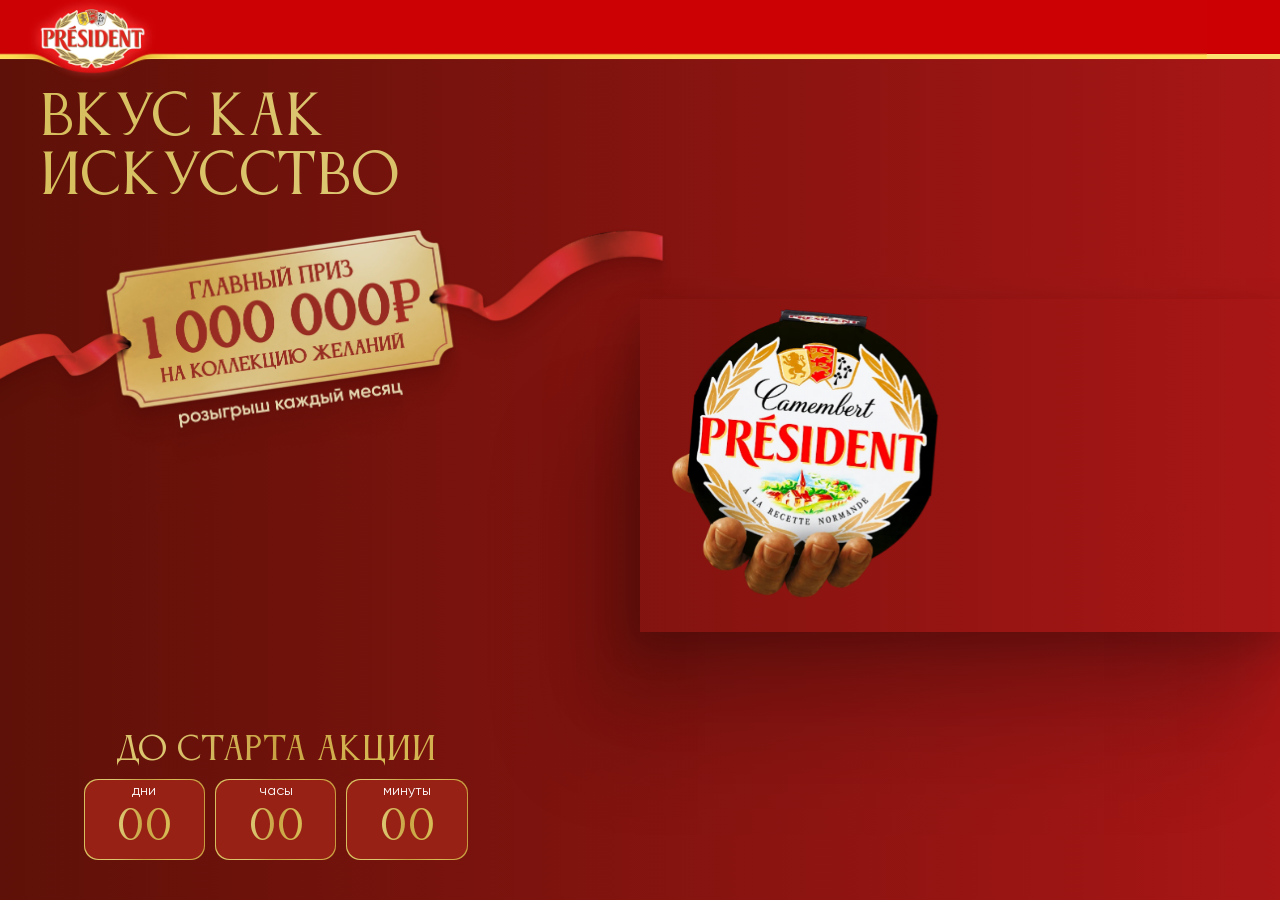
==== commit 5b6ad263: "countdown" ====
--- a/countdown.html
+++ b/countdown.html
@@ -24,7 +24,14 @@
       <section class="section section--countdown">
         <h1 class="title title--h1 gold">Вкус как <br />искусство</h1>
 
-        <video src="./assets/img/main_animation.webm" autoplay muted loop playsinline class="president"></video>
+        <div class="main-animation-wrapper">
+          <div class="main-animation">
+            <video src="./assets/img/main_animation.mp4" autoplay muted loop playsinline></video>
+            <div class="hand sss">
+              <img src="./assets/img/hand.webp" alt="President" />
+            </div>
+          </div>
+        </div>
 
         <div class="main-prize center">
           <img src="./assets/img/gallery/main.webp" alt="President" />
--- a/assets/css/styles.min.css
+++ b/assets/css/styles.min.css
@@ -1 +1 @@
-:root{--4: 'circerounded-regular4', sans-serif;--5: 'circerounded-regular5', sans-serif;--400: 'montserrat-regular', sans-serif;--500: 'montserrat-medium', sans-serif;--title: 'anticva', sans-serif;--gilroy: 'gilroy', sans-serif;--bg: #cc0003;--bg-dark: #b60003;--yellow: #fde170;--yellow-light: #e6d689;--color: #ffffff;--gradient: linear-gradient(90deg, #ffe680 0%, #fab041 50%, #ffe680 100%);--golden-gradient: linear-gradient(90deg, #d7bf5d, #dcc671, #c9a343, #d7bb55, #c89b3e);--white: #ffffff;--black: #000000;--red: #cc0003;--red-text: #962114;--invalid: #e6d689;--vh: 1vh}@font-face{font-family:"anticva";src:url("../fonts/anticva-regular.woff2") format("woff2"),url("../fonts/anticva-regular.woff") format("woff");font-weight:400;font-style:normal}@font-face{font-family:"gilroy";src:url("../fonts/gilroy-regular.woff2") format("woff2"),url("../fonts/gilroy-regular.woff") format("woff");font-weight:400;font-style:normal}@font-face{font-family:"gilroy";src:url("../fonts/gilroy-medium.woff2") format("woff2"),url("../fonts/gilroy-medium.woff") format("woff");font-weight:500;font-style:normal}@font-face{font-family:"gilroy";src:url("../fonts/gilroy-semibold.woff2") format("woff2"),url("../fonts/gilroy-semibold.woff") format("woff");font-weight:600;font-style:normal}@-webkit-keyframes rotate{0%{-webkit-transform:rotate(0deg);transform:rotate(0deg)}100%{-webkit-transform:rotate(360deg);transform:rotate(360deg)}}@keyframes rotate{0%{-webkit-transform:rotate(0deg);transform:rotate(0deg)}100%{-webkit-transform:rotate(360deg);transform:rotate(360deg)}}@-webkit-keyframes rotateleft{0%{-webkit-transform:rotate(0deg);transform:rotate(0deg)}100%{-webkit-transform:rotate(-360deg);transform:rotate(-360deg)}}@keyframes rotateleft{0%{-webkit-transform:rotate(0deg);transform:rotate(0deg)}100%{-webkit-transform:rotate(-360deg);transform:rotate(-360deg)}}@-webkit-keyframes pulse{0%{-webkit-transform:scale(1);transform:scale(1)}50%{-webkit-transform:scale(1.1);transform:scale(1.1)}100%{-webkit-transform:scale(1);transform:scale(1)}}@keyframes pulse{0%{-webkit-transform:scale(1);transform:scale(1)}50%{-webkit-transform:scale(1.1);transform:scale(1.1)}100%{-webkit-transform:scale(1);transform:scale(1)}}@-webkit-keyframes blink{0%,100%{opacity:1}50%{opacity:0}}@keyframes blink{0%,100%{opacity:1}50%{opacity:0}}@-webkit-keyframes scrollDown{0%,100%{-webkit-transform:translateY(0) scaleX(0.8);transform:translateY(0) scaleX(0.8)}50%{-webkit-transform:translateY(-10px) scaleX(1);transform:translateY(-10px) scaleX(1)}}@keyframes scrollDown{0%,100%{-webkit-transform:translateY(0) scaleX(0.8);transform:translateY(0) scaleX(0.8)}50%{-webkit-transform:translateY(-10px) scaleX(1);transform:translateY(-10px) scaleX(1)}}@-webkit-keyframes slide{0%{-webkit-transform:translate(-200%, -25%) rotate(-40deg);transform:translate(-200%, -25%) rotate(-40deg)}30%,100%{-webkit-transform:translate(200%, -25%) rotate(-40deg);transform:translate(200%, -25%) rotate(-40deg)}}@keyframes slide{0%{-webkit-transform:translate(-200%, -25%) rotate(-40deg);transform:translate(-200%, -25%) rotate(-40deg)}30%,100%{-webkit-transform:translate(200%, -25%) rotate(-40deg);transform:translate(200%, -25%) rotate(-40deg)}}@-webkit-keyframes bounce{0%{-webkit-transform:scale(1);transform:scale(1)}25%{-webkit-transform:scale(1);transform:scale(1)}30%{-webkit-transform:scale(1.1);transform:scale(1.1)}35%{-webkit-transform:scale(1.08);transform:scale(1.08)}40%{-webkit-transform:scale(1.1);transform:scale(1.1)}45%{-webkit-transform:scale(1.095);transform:scale(1.095)}50%{-webkit-transform:scale(1.1);transform:scale(1.1)}75%{-webkit-transform:scale(1.1);transform:scale(1.1)}80%{-webkit-transform:scale(1);transform:scale(1)}85%{-webkit-transform:scale(1.02);transform:scale(1.02)}90%{-webkit-transform:scale(1);transform:scale(1)}95%{-webkit-transform:scale(1.005);transform:scale(1.005)}100%{-webkit-transform:scale(1);transform:scale(1)}}@keyframes bounce{0%{-webkit-transform:scale(1);transform:scale(1)}25%{-webkit-transform:scale(1);transform:scale(1)}30%{-webkit-transform:scale(1.1);transform:scale(1.1)}35%{-webkit-transform:scale(1.08);transform:scale(1.08)}40%{-webkit-transform:scale(1.1);transform:scale(1.1)}45%{-webkit-transform:scale(1.095);transform:scale(1.095)}50%{-webkit-transform:scale(1.1);transform:scale(1.1)}75%{-webkit-transform:scale(1.1);transform:scale(1.1)}80%{-webkit-transform:scale(1);transform:scale(1)}85%{-webkit-transform:scale(1.02);transform:scale(1.02)}90%{-webkit-transform:scale(1);transform:scale(1)}95%{-webkit-transform:scale(1.005);transform:scale(1.005)}100%{-webkit-transform:scale(1);transform:scale(1)}}@-webkit-keyframes shineSweep{0%{-webkit-transform:translateX(-100%) skewX(10deg);transform:translateX(-100%) skewX(10deg)}30%{-webkit-transform:translateX(100%) skewX(10deg);transform:translateX(100%) skewX(10deg)}100%{-webkit-transform:translateX(100%) skewX(10deg);transform:translateX(100%) skewX(10deg)}}@keyframes shineSweep{0%{-webkit-transform:translateX(-100%) skewX(10deg);transform:translateX(-100%) skewX(10deg)}30%{-webkit-transform:translateX(100%) skewX(10deg);transform:translateX(100%) skewX(10deg)}100%{-webkit-transform:translateX(100%) skewX(10deg);transform:translateX(100%) skewX(10deg)}}.preloader{display:-webkit-box;display:-ms-flexbox;display:flex;-webkit-box-pack:center;-ms-flex-pack:center;justify-content:center;-webkit-box-align:center;-ms-flex-align:center;align-items:center;-ms-flex-line-pack:center;align-content:center;position:fixed;overflow:hidden;width:100%;height:100%;left:0px;top:0px;z-index:19;background-color:var(--bg);-webkit-transition:1s;transition:1s;opacity:1;visibility:visible;pointer-events:all}.preloader.hidden{pointer-events:none;background-color:rgba(0,0,0,0);z-index:19}.preloader.hidden span{-webkit-transform:translate(0px, -60vh);-ms-transform:translate(0px, -60vh);transform:translate(0px, -60vh)}.preloader span{width:300px;height:170px;display:-webkit-inline-box;display:-ms-inline-flexbox;display:inline-flex;position:relative;-webkit-box-pack:center;-ms-flex-pack:center;justify-content:center;-webkit-box-align:center;-ms-flex-align:center;align-items:center;-ms-flex-line-pack:center;align-content:center;-webkit-transition:1s;transition:1s}@media(max-width: 1023px){.preloader span{width:180px}}.preloader span img{position:absolute;width:100%;-webkit-animation:bounce 3s ease-out infinite;animation:bounce 3s ease-out infinite}:root{font-synthesis:none;text-rendering:optimizeLegibility;-webkit-font-smoothing:antialiased;-moz-osx-font-smoothing:grayscale;outline:none;-webkit-tap-highlight-color:rgba(0,0,0,0);-webkit-backface-visibility:hidden;backface-visibility:hidden}*,*:before,*:after{padding:0;margin:0;-webkit-box-sizing:border-box;box-sizing:border-box;-webkit-tap-highlight-color:rgba(0,0,0,0)}html{height:100%}@media(prefers-reduced-motion: no-preference){html{scroll-behavior:smooth}}body{-ms-scroll-chaining:none;overscroll-behavior:none;-webkit-overflow-scrolling:auto;position:relative;width:100%;height:100%;background:#fff;color:var(--color);font-family:var(--gilroy);line-height:1.4;overflow-x:hidden;overflow-y:auto}html,body{-ms-scroll-chaining:none;overscroll-behavior:none}img{display:block;-o-object-fit:cover;object-fit:cover;-webkit-user-select:none;-moz-user-select:none;-ms-user-select:none;user-select:none}h1,h2,h3,h4,h5,h6,b,strong{font-family:var(--title);color:inherit}button{position:relative;border:none;cursor:pointer;background:none;color:inherit}button:disabled{cursor:auto;pointer-events:none}ul,menu{list-style:none}a{text-decoration:none;color:inherit}table,thead,tbody,tfoot,tr,th,td{margin:0;padding:0;border:0;font:inherit;vertical-align:middle}table{border-collapse:collapse;border-spacing:0}.custom-scrollbar{-webkit-overflow-scrolling:touch;scroll-behavior:smooth}.custom-scrollbar::-webkit-scrollbar{width:4px;height:4px}.custom-scrollbar::-webkit-scrollbar-thumb{background-color:rgba(26,38,99,.1);border-radius:2px;background-clip:padding-box}.custom-scrollbar::-webkit-scrollbar-track{background-color:rgba(26,38,99,.1);border-radius:2px}.custom-scrollbar{scrollbar-width:thin;scrollbar-color:var(--color) rgba(26,38,99,.1)}.show_in_tablet{display:none}@media(max-width: 1279px){.show_in_tablet{display:block}}@media(max-width: 767px){.only-in-desctop{display:none}}.link{color:var(--yellow);border-bottom:1px solid var(--yellow);cursor:pointer}.link.link--white{color:var(--white);border-bottom:1px solid var(--white)}.body{display:-webkit-box;display:-ms-flexbox;display:flex;-webkit-box-orient:vertical;-webkit-box-direction:normal;-ms-flex-direction:column;flex-direction:column}.main{display:block;position:relative;z-index:1;-webkit-box-flex:1;-ms-flex:1;flex:1;background:-webkit-gradient(linear, left top, right top, from(#5e1108), to(#a81616));background:linear-gradient(90deg, #5e1108, #a81616)}.container{display:block;position:relative;width:100%;max-width:1440px;margin:0 auto}@media(max-width: 1279px){.container{padding:0px 20px}}.section{position:relative;overflow:hidden;z-index:2;padding:80px 0px;scroll-margin:60px}@media(max-width: 1151px){.section{scroll-margin:50px}}.section.lines--bg:before{content:"";position:absolute;left:0px;top:0px;width:100%;height:100%;z-index:1;background:url("../img/bg-lines.webp") repeat left top;background-size:1402px 100px;opacity:.3;pointer-events:none}@media(max-width: 1151px){.section{padding:50px 0px}}.section.visible{overflow:visible}.slider-arrows{display:-webkit-inline-box;display:-ms-inline-flexbox;display:inline-flex;gap:12px;padding-bottom:10px;-webkit-box-pack:justify;-ms-flex-pack:justify;justify-content:space-between}@media(max-width: 1279px){.slider-arrows{gap:10px;padding-bottom:8px}}@media(max-width: 767px){.slider-arrows{display:none}}.swiper{width:100%}.swiper-arrow{display:-webkit-box;display:-ms-flexbox;display:flex;position:absolute;width:50px;height:50px}@media(max-width: 1023px){.swiper-arrow{width:40px;height:40px}}.swiper-arrow{border:none;-ms-flex-wrap:wrap;flex-wrap:wrap;-webkit-box-pack:center;-ms-flex-pack:center;justify-content:center;-webkit-box-align:center;-ms-flex-align:center;align-items:center;-ms-flex-line-pack:center;align-content:center;opacity:1;-webkit-transition:opacity .3s;transition:opacity .3s;z-index:3;margin-top:-25px;top:50%;border-radius:50px}.swiper-arrow[data-arrow-prev]{background:url("../img/svg/arrow-prev.svg") no-repeat center center,var(--golden-gradient);right:calc(100% + 14px)}@media(max-width: 1023px){.swiper-arrow[data-arrow-prev]{right:calc(100% + 8px)}}.swiper-arrow[data-arrow-next]{background:url("../img/svg/arrow-next.svg") no-repeat center center,var(--golden-gradient);left:calc(100% + 14px)}@media(max-width: 1023px){.swiper-arrow[data-arrow-next]{left:calc(100% + 8px)}}.swiper-arrow.swiper-button-disabled{opacity:.3;pointer-events:none}[data-pagination]{margin-bottom:16px;font-size:24px;font-weight:400;color:var(--yellow)}@media(max-width: 767px){[data-pagination]{margin-bottom:12px;font-size:18px}}.burger{display:none}.header{display:block;position:fixed;top:0px;left:0px;width:100%;height:60px;z-index:20;background:var(--bg);-webkit-box-shadow:0px 0px 40px rgba(0,0,0,0);box-shadow:0px 0px 40px rgba(0,0,0,0);-webkit-transition:-webkit-box-shadow .6s,-webkit-transform 1s;transition:-webkit-box-shadow .6s,-webkit-transform 1s;transition:box-shadow .6s,transform 1s;transition:box-shadow .6s,transform 1s,-webkit-box-shadow .6s,-webkit-transform 1s;-webkit-transform:translate(0%, -150%);-ms-transform:translate(0%, -150%);transform:translate(0%, -150%);border-bottom:4px solid var(--yellow);-webkit-box-shadow:0px 0px 40px rgba(0,0,0,.2);box-shadow:0px 0px 40px rgba(0,0,0,.2)}.header .container{display:-webkit-box;display:-ms-flexbox;display:flex;position:relative;-ms-flex-wrap:wrap;flex-wrap:wrap;-webkit-box-pack:justify;-ms-flex-pack:justify;justify-content:space-between;-webkit-box-align:center;-ms-flex-align:center;align-items:center;-ms-flex-line-pack:center;align-content:center;width:100%;gap:10px;padding:0px 20px;max-width:100%}@media(min-width: 1600px){.header .container{padding-right:24px}}@media(max-width: 1365px){.header .container{padding-left:0px}}@media(max-width: 767px){.header .container{padding-left:20px}}.loaded .header{-webkit-transform:translate(0%, 0%);-ms-transform:translate(0%, 0%);transform:translate(0%, 0%)}.header__logo{display:block;position:relative;width:170px;height:56px}.header__logo .logo{position:absolute;top:0px;left:0px}.logo{display:block;position:relative;width:100%;height:88px;z-index:3;background:url("../img/svg/logo-bg.svg") no-repeat center center/cover}.logo img{position:relative;width:122px;height:auto;margin:0 auto;margin-top:10px;z-index:2;opacity:1}.logo:before{content:"";display:block;width:60%;height:50%;left:20%;top:25%;-webkit-box-shadow:0px 0px 30px #fff;box-shadow:0px 0px 30px #fff;border-radius:100%;position:absolute;z-index:1}.navigation{display:-webkit-box;display:-ms-flexbox;display:flex;-webkit-box-align:center;-ms-flex-align:center;align-items:center;-webkit-box-pack:center;-ms-flex-pack:center;justify-content:center;z-index:2;-webkit-box-flex:1;-ms-flex:1;flex:1}.menu{display:-webkit-inline-box;display:-ms-inline-flexbox;display:inline-flex;-webkit-box-flex:1;-ms-flex:1;flex:1;-ms-flex-wrap:wrap;flex-wrap:wrap;-webkit-box-pack:center;-ms-flex-pack:center;justify-content:center;-webkit-box-align:center;-ms-flex-align:center;align-items:center;-ms-flex-line-pack:center;align-content:center;gap:32px}.menu li .menu__link{font-size:14px;font-weight:600;line-height:1;-webkit-transition:color .3s;transition:color .3s;color:var(--white);cursor:pointer}.menu li .menu__link.active{color:var(--yellow)}.menu li .menu__link:hover{color:var(--yellow)}.menu li:first-child{margin-left:auto}@media(max-width: 1439px){.menu{gap:28px}.menu li .menu__link{font-size:14px}}@media(max-width: 1365px){.menu{gap:20px}.menu li .menu__link{font-size:14px}}@media(max-width: 1279px){.menu{gap:18px}.menu li .menu__link{font-size:12px}}.header__buttons{display:-webkit-inline-box;display:-ms-inline-flexbox;display:inline-flex;position:relative;-webkit-box-pack:start;-ms-flex-pack:start;justify-content:flex-start;-webkit-box-align:center;-ms-flex-align:center;align-items:center;-ms-flex-line-pack:center;align-content:center;gap:24px;margin-left:auto}@media(max-width: 1151px){.header{border-bottom:0px}.burger{display:-webkit-box;display:-ms-flexbox;display:flex;position:absolute;right:10px;-webkit-box-pack:center;-ms-flex-pack:center;justify-content:center;-webkit-box-align:center;-ms-flex-align:center;align-items:center;-ms-flex-line-pack:center;align-content:center;width:50px;height:50px;border-radius:50px;background:var(--brown);font-size:0px;z-index:2}.burger span,.burger:before,.burger:after{position:absolute;height:2px;background:var(--white);-webkit-transition:.6s;transition:.6s;opacity:1;z-index:1}.burger:before{content:"";width:22px}.burger:after{content:"";width:10px}.burger span{width:16px;-webkit-transform:translate(0px, 0px);-ms-transform:translate(0px, 0px);transform:translate(0px, 0px)}.burger:before{-webkit-transform:translate(0px, -8px) rotate(0deg);-ms-transform:translate(0px, -8px) rotate(0deg);transform:translate(0px, -8px) rotate(0deg)}.burger:after{-webkit-transform:translate(0px, 8px) rotate(0deg);-ms-transform:translate(0px, 8px) rotate(0deg);transform:translate(0px, 8px) rotate(0deg)}.burger.open span{-webkit-transform:translate(10px, 0px);-ms-transform:translate(10px, 0px);transform:translate(10px, 0px);opacity:0}.burger.open:before{width:22px;-webkit-transform:translate(0px, 0px) rotate(45deg);-ms-transform:translate(0px, 0px) rotate(45deg);transform:translate(0px, 0px) rotate(45deg)}.burger.open:after{width:22px;-webkit-transform:translate(0px, 0px) rotate(-45deg);-ms-transform:translate(0px, 0px) rotate(-45deg);transform:translate(0px, 0px) rotate(-45deg)}.header{height:53px;border-bottom:none}.header:before{content:"";position:absolute;left:0px;top:0px;width:100%;height:100%;background:var(--bg);border-bottom:3px solid var(--yellow);z-index:2}.header__logo{margin:0 auto;height:53px;width:146px}.header__logo .logo{height:78px;background:url("../img/svg/logo-bg-mobil.svg") no-repeat center top/cover}.header__logo .logo img{width:102px}.header__logo .logo:before{width:50%;height:50%;left:25%;top:25%}.navigation{position:fixed;-webkit-box-align:start;-ms-flex-align:start;align-items:flex-start;width:100%;height:100vh;overflow-x:hidden;overflow-y:auto;scrollbar-width:none;-ms-overflow-style:none;top:0px;right:0px;background:var(--bg);-webkit-transform:translate(0%, -100%);-ms-transform:translate(0%, -100%);transform:translate(0%, -100%);-webkit-transition:-webkit-transform .6s;transition:-webkit-transform .6s;transition:transform .6s;transition:transform .6s, -webkit-transform .6s;padding:0px;z-index:0}.navigation::-webkit-scrollbar{width:0px;height:0px;display:none}.navigation.open{-webkit-transform:translate(0%, 0%);-ms-transform:translate(0%, 0%);transform:translate(0%, 0%)}.menu{padding:100px 30px 40px 30px;background:linear-gradient(100deg, #5e1108, #a81616);width:100%;max-width:768px;min-height:100svh;-ms-flex-wrap:nowrap;flex-wrap:nowrap;-webkit-box-orient:vertical;-webkit-box-direction:normal;-ms-flex-direction:column;flex-direction:column;-webkit-box-pack:start;-ms-flex-pack:start;justify-content:flex-start;-webkit-box-align:center;-ms-flex-align:center;align-items:center;-ms-flex-line-pack:center;align-content:center;gap:24px}}@media(max-width: 1151px)and (max-width: 767px){.menu{padding:100px 20px 40px 20px}}@media(max-width: 1151px){.menu li:first-child{margin-left:0;margin-top:auto}.menu li .menu__link{font-size:24px}.menu li.header__buttons{width:100%;margin-top:auto;-webkit-box-orient:vertical;-webkit-box-direction:normal;-ms-flex-direction:column;flex-direction:column}}.fixed-button{display:-webkit-box;display:-ms-flexbox;display:flex;position:fixed;min-width:100vw;max-width:100vw;left:0px;bottom:40px;-ms-flex-wrap:wrap;flex-wrap:wrap;-webkit-box-pack:center;-ms-flex-pack:center;justify-content:center;-webkit-box-align:center;-ms-flex-align:center;align-items:center;-ms-flex-line-pack:center;align-content:center;padding:0px 20px;z-index:5;pointer-events:none}@media(max-width: 767px){.fixed-button{bottom:20px}}.buttons{display:-webkit-box;display:-ms-flexbox;display:flex;position:relative;width:100%;-webkit-box-orient:vertical;-webkit-box-direction:normal;-ms-flex-direction:column;flex-direction:column;-webkit-box-pack:start;-ms-flex-pack:start;justify-content:flex-start;-webkit-box-align:start;-ms-flex-align:start;align-items:flex-start;-ms-flex-line-pack:start;align-content:flex-start;gap:20px}.button{display:-webkit-inline-box;display:-ms-inline-flexbox;display:inline-flex;overflow:hidden;z-index:1;min-height:52px;-webkit-box-pack:center;-ms-flex-pack:center;justify-content:center;-webkit-box-align:center;-ms-flex-align:center;align-items:center;-ms-flex-line-pack:center;align-content:center;position:relative;font-size:18px;font-family:var(--gilroy);font-weight:600;line-height:1.2;color:var(--red-text);padding:10px 24px;z-index:1;-webkit-transition:color .3s;transition:color .3s;-webkit-user-select:none;-moz-user-select:none;-ms-user-select:none;user-select:none;outline:none;cursor:pointer;border-radius:52px;background:var(--golden-gradient)}.button.medium{min-height:40px;font-size:16px}.button.full{width:100%}.button.button--small{font-size:16px;min-height:36px;padding:4px 24px;border-radius:40px;color:var(--red-text)}.button.button--small span{display:block;position:relative}@media(max-width: 1439px){.button.button--small{font-size:14px}}@media(max-width: 1279px){.button.button--small{font-size:14px;padding:4px 18px;min-height:30px}}@media(max-width: 1151px){.button.button--small{font-size:20px;min-height:54px;padding:4px 32px}}.button.button--red{background:var(--red);color:var(--white)}@media(hover: hover){.button.button--red:hover{color:var(--red-text)}}.button.button--white{background:#f1e2c9;color:var(--red-text)}@media(hover: hover){.button.button--white:hover{color:var(--red-text)}}.button.button--red-submit{background:var(--red);color:var(--white)}.button.button--red-submit:before,.button.button--red-submit:after{background:var(--red-text)}.button:before,.button:after{content:"";display:block;position:absolute;pointer-events:none;width:100%;height:100%;background:var(--white);z-index:-1;-webkit-transition:-webkit-transform .5s;transition:-webkit-transform .5s;transition:transform .5s;transition:transform .5s, -webkit-transform .5s}.button:before{left:0px;bottom:0%;-webkit-transform:translate(0%, -100%);-ms-transform:translate(0%, -100%);transform:translate(0%, -100%);border-radius:0px 0px 50% 50%}.button:after{left:0px;top:0px;-webkit-transform:translate(0%, 100%);-ms-transform:translate(0%, 100%);transform:translate(0%, 100%);border-radius:50% 50% 0px 0px}@media(min-width: 1024px){.button:hover:before{-webkit-transform:translate(0%, 0%);-ms-transform:translate(0%, 0%);transform:translate(0%, 0%)}.button:hover:after{-webkit-transform:translate(0%, 0%);-ms-transform:translate(0%, 0%);transform:translate(0%, 0%)}}.login-btn{display:-webkit-inline-box;display:-ms-inline-flexbox;display:inline-flex;position:relative;-webkit-box-pack:center;-ms-flex-pack:center;justify-content:center;-webkit-box-align:center;-ms-flex-align:center;align-items:center;-ms-flex-line-pack:center;align-content:center;gap:10px;color:var(--yellow);font-family:var(--gilroy);font-weight:600;font-size:16px;line-height:18px}.login-btn span{display:block;position:relative;-webkit-transform:translateY(-2px);-ms-transform:translateY(-2px);transform:translateY(-2px)}.login-btn:after{content:"";display:block;width:24px;height:24px;background:url("../img/svg/login.svg") no-repeat center center/cover}@media(max-width: 1279px){.login-btn{font-size:14px}.login-btn:after{width:22px;height:22px}}@media(max-width: 1151px){.login-btn{font-size:24px}.login-btn:after{width:32px;height:32px}}.titleBox{display:-webkit-box;display:-ms-flexbox;display:flex;position:relative;width:100%;-ms-flex-wrap:wrap;flex-wrap:wrap;-webkit-box-pack:center;-ms-flex-pack:center;justify-content:center;-webkit-box-align:center;-ms-flex-align:center;align-items:center;-ms-flex-line-pack:center;align-content:center;gap:24px;text-align:center}.title{font-family:var(--title)}.title.red{color:var(--red-text)}.title.gold{background:var(--golden-gradient);background-clip:text;-webkit-background-clip:text;color:rgba(0,0,0,0);-webkit-text-fill-color:rgba(0,0,0,0)}.title.title--h1{font-size:32px;line-height:1.1;text-align:left}@media(min-width: 500px){.title.title--h1{font-size:50px}}@media(min-width: 1024px){.title.title--h1{font-size:56px}}@media(min-width: 1440px){.title.title--h1{font-size:80px}}.title.title--h2{font-size:60px;line-height:1.1;text-align:center}@media(max-width: 767px){.title.title--h2{font-size:40px}}.title.title--h3{font-size:32px;line-height:1.12}@media(max-width: 767px){.title.title--h3{font-size:26px}}.title.title--h4{font-size:30px;line-height:1.12}.title.title--h5{font-size:28px;line-height:1.2}.title.title--hero{display:block;width:100%;max-width:654px;margin-left:100px;font-size:54px;line-height:1.2;-ms-flex-negative:0;flex-shrink:0}.title.title--hero span{display:block;position:relative;text-transform:uppercase;width:100%}.title.title--hero span:last-child{text-align:right}.title.title--hero span.underline{display:inline-block;width:auto;position:relative;z-index:0}.title.title--hero span.underline:before{content:"";position:absolute;background:url("../img/svg/underline.svg") no-repeat left center;background-size:530px 100%;width:0%;height:20px;bottom:4px;left:-14%;z-index:-1;opacity:0;-webkit-transition:1s ease .5s;transition:1s ease .5s}@media(max-width: 1279px){.title.title--hero{max-width:540px;margin-left:30px;font-size:56px}.title.title--hero span.underline:before{background-size:420px 100%}}@media(max-width: 767px){.title.title--hero{max-width:340px;margin-left:0px;font-size:35px}.title.title--hero span.underline:before{background-size:270px 100%;height:15px;bottom:0px}}.loaded .title.title--hero span.underline:before{opacity:1;width:124%}.subtitle{display:block;font-weight:500;font-family:var(--gilroy);font-size:24px;line-height:1.2;color:var(--yellow)}.subtitle.big{font-size:32px}@media(max-width: 767px){.subtitle.big{font-size:24px}}.accordeon{display:block;width:100%}.accordeon.open .question:before{-webkit-transform:rotate(270deg);-ms-transform:rotate(270deg);transform:rotate(270deg)}.accordeon .question{display:-webkit-box;display:-ms-flexbox;display:flex;position:relative;width:100%;-webkit-box-pack:start;-ms-flex-pack:start;justify-content:flex-start;-webkit-box-align:center;-ms-flex-align:center;align-items:center;-ms-flex-line-pack:center;align-content:center;padding:12px 50px 12px 24px;min-height:50px;position:relative;font-size:20px;cursor:pointer}@media(max-width: 767px){.accordeon .question{font-size:16px}}.accordeon .question:before{content:"";width:50px;height:50px;background:url("../img/svg/arrow-next-white.svg") no-repeat center center;background-size:10px 18px;position:absolute;right:0px;top:0px;pointer-events:none;-webkit-transform:rotate(90deg);-ms-transform:rotate(90deg);transform:rotate(90deg);-webkit-transition:.3s;transition:.3s}.accordeon .question>*{pointer-events:none}.accordeon .answer{display:block;position:relative;overflow:hidden;height:0px;-webkit-transition:.3s;transition:.3s}.accordeon .answer .answer__content{display:-webkit-box;display:-ms-flexbox;display:flex;position:relative;width:100%;-webkit-box-orient:vertical;-webkit-box-direction:normal;-ms-flex-direction:column;flex-direction:column;gap:10px;padding:24px;padding-top:10px}.accordeon .answer .answer__content p,.accordeon .answer .answer__content li{display:block;position:relative;font-size:16px;line-height:1.4}@media(max-width: 767px){.accordeon .answer .answer__content p,.accordeon .answer .answer__content li{font-size:15px}}.accordeon .answer .answer__content p a,.accordeon .answer .answer__content li a{text-decoration:underline}.accordeon .answer .answer__content ul{display:-webkit-box;display:-ms-flexbox;display:flex;width:100%;-webkit-box-orient:vertical;-webkit-box-direction:normal;-ms-flex-direction:column;flex-direction:column;gap:10px}.accordeon .answer .answer__content ul li{padding-left:20px}.accordeon .answer .answer__content ul li:before{content:"";width:4px;height:4px;border-radius:4px;background:var(--white);position:absolute;left:4px;top:7px}.tabs{width:100%;display:block}.tabs-navigation{display:-webkit-box;display:-ms-flexbox;display:flex;position:relative;width:100%;-webkit-box-pack:stretch;-ms-flex-pack:stretch;justify-content:stretch;-webkit-box-align:center;-ms-flex-align:center;align-items:center;-ms-flex-line-pack:center;align-content:center}.tabs-navigation li{-webkit-box-flex:1;-ms-flex:1;flex:1}.tabs-navigation li:first-child{-webkit-box-flex:1;-ms-flex:auto;flex:auto}.tabs-navigation li button{display:-webkit-box;display:-ms-flexbox;display:flex;position:relative;width:100%;-ms-flex-wrap:wrap;flex-wrap:wrap;-webkit-box-pack:center;-ms-flex-pack:center;justify-content:center;-webkit-box-align:center;-ms-flex-align:center;align-items:center;-ms-flex-line-pack:center;align-content:center;gap:20px;min-height:66px;border-radius:24px 24px 0px 0px;background:rgba(0,0,0,0);-webkit-transition:.3s;transition:.3s;font-size:24px;line-height:1;font-family:var(--title);text-transform:uppercase;padding:0px 30px}.tabs-navigation li button span{pointer-events:none;background:var(--golden-gradient);background-clip:text;-webkit-background-clip:text;color:rgba(0,0,0,0);-webkit-text-fill-color:rgba(0,0,0,0)}.tabs-navigation li button.active{background:#a81616;pointer-events:none}.tab{display:block;width:100%;position:relative;overflow:hidden;height:0px;opacity:0;-webkit-transition:.3s;transition:.3s}.tab.active{opacity:1}:root{--input-font-family: var(--gilroy);--input-font-size: 14px;--input-height: 36px;--input-background: #ffffff;--input-border: #ffffff;--input-color: #000000;--input-placeholder-color: #000000;--invalid: var(--yellow)}fieldset{border:0}.form{display:-webkit-box;display:-ms-flexbox;display:flex;-ms-flex-wrap:wrap;flex-wrap:wrap;width:100%;gap:10px}.label{display:block;width:100%;position:relative;color:inherit}.label .label__text{font-size:10px;margin-bottom:5px;color:hsla(0,0%,100%,.7)}.input-icon{display:-webkit-box;display:-ms-flexbox;display:flex;position:absolute;width:var(--input-height);height:var(--input-height);right:0px;top:0px;-webkit-box-pack:center;-ms-flex-pack:center;justify-content:center;-webkit-box-align:center;-ms-flex-align:center;align-items:center;-ms-flex-line-pack:center;align-content:center;-ms-flex-negative:0;flex-shrink:0;-webkit-transition:.3s;transition:.3s;-webkit-transform:rotate(0deg);-ms-transform:rotate(0deg);transform:rotate(0deg)}.input-icon svg{width:35%;height:auto;pointer-events:none}.input-icon.full{right:4px}.input-icon.full svg{width:100%;height:auto}span.input-icon{pointer-events:none}.input{width:100%;height:var(--input-height);background:var(--input-background);border:2px solid var(--input-border);border-radius:12px;font-family:var(--input-font-family);font-weight:500;font-size:var(--input-font-size);color:var(--input-color);padding:0px 12px;outline:none;-webkit-appearance:none;-moz-appearance:none;appearance:none;-webkit-transition:.3s;transition:.3s;-webkit-box-shadow:none;box-shadow:none;resize:none}.input.input--textarea{height:88px;padding:10px 12px}.input.input-search{padding-right:var(--input-height);width:100%;max-width:100%;height:56px;border-radius:16px;font-family:var(--gilroy);font-size:20px;padding-right:56px;background:rgba(0,0,0,0);color:var(--white);padding-left:30px}.input.input-search::-webkit-input-placeholder{font-family:var(--gilroy);color:var(--white);font-size:20px}.input.input-search::-moz-placeholder{font-family:var(--gilroy);color:var(--white);font-size:20px}.input.input-search:-ms-input-placeholder{font-family:var(--gilroy);color:var(--white);font-size:20px}.input.input-search::-ms-input-placeholder{font-family:var(--gilroy);color:var(--white);font-size:20px}.input.input-search::placeholder{font-family:var(--gilroy);color:var(--white);font-size:20px}@media(max-width: 1023px){.input.input-search{font-size:16px;padding-left:18px}.input.input-search::-webkit-input-placeholder{font-size:16px}.input.input-search::-moz-placeholder{font-size:16px}.input.input-search:-ms-input-placeholder{font-size:16px}.input.input-search::-ms-input-placeholder{font-size:16px}.input.input-search::placeholder{font-size:16px}}.input.placeholder{color:var(--input-placeholder-color)}.input.placeholder+.input-icon{color:var(--input-placeholder-color)}.input::-webkit-input-placeholder{opacity:1;-webkit-transition:.3s;transition:.3s;color:var(--input-placeholder-color);font-family:var(--input-font-family);font-weight:500;font-size:var(--input-font-size)}.input::-moz-placeholder{opacity:1;-moz-transition:.3s;transition:.3s;color:var(--input-placeholder-color);font-family:var(--input-font-family);font-weight:500;font-size:var(--input-font-size)}.input:-ms-input-placeholder{opacity:1;-ms-transition:.3s;transition:.3s;color:var(--input-placeholder-color);font-family:var(--input-font-family);font-weight:500;font-size:var(--input-font-size)}.input::-ms-input-placeholder{opacity:1;-ms-transition:.3s;transition:.3s;color:var(--input-placeholder-color);font-family:var(--input-font-family);font-weight:500;font-size:var(--input-font-size)}.input::placeholder{opacity:1;-webkit-transition:.3s;transition:.3s;color:var(--input-placeholder-color);font-family:var(--input-font-family);font-weight:500;font-size:var(--input-font-size)}.input.invalid{border:2px solid var(--invalid);color:var(--bg-dark)}.input.invalid+.input-icon{color:var(--invalid)}.input:focus{border:2px solid var(--yellow)}.input:focus::-webkit-input-placeholder{opacity:0}.input:focus::-moz-placeholder{opacity:0}.input:focus:-ms-input-placeholder{opacity:0}.input:focus::-ms-input-placeholder{opacity:0}.input:focus::placeholder{opacity:0}.textarea{display:block;padding:22px 30px}textarea::-webkit-scrollbar{width:6px}textarea::-webkit-scrollbar-track{background:rgba(0,0,0,0);border-radius:16px}textarea::-webkit-scrollbar-thumb{background-color:rgba(0,0,0,.4);border-radius:16px;border:1px solid rgba(0,0,0,0);background-clip:content-box}textarea{scrollbar-width:thin;scrollbar-color:rgba(0,0,0,.4) rgba(0,0,0,0)}.radio,.checkbox{display:none}.radio+.label__text,.checkbox+.label__text{display:-webkit-box;display:-ms-flexbox;display:flex;-ms-flex-wrap:wrap;flex-wrap:wrap;-webkit-box-align:start;-ms-flex-align:start;align-items:flex-start;position:relative;width:100%;font-family:var(--gilroy);padding:10px 0px;padding-left:40px;font-size:14px;line-height:1.1;color:inherit;cursor:pointer;margin-top:8px}.radio+.label__text+.inputError,.checkbox+.label__text+.inputError{top:30px}.radio+.label__text+.inputError span:before,.checkbox+.label__text+.inputError span:before{left:9px}.radio+.label__text a,.checkbox+.label__text a{display:inline;width:auto;margin:0;text-align:left;border:none;text-decoration:underline}.radio+.label__text:before,.checkbox+.label__text:before{content:"";display:block;position:absolute;left:0px;top:4px;width:26px;height:26px;border-radius:6px;border:2px solid var(--white);background:rgba(0,0,0,0);-webkit-transition:border .3s;transition:border .3s}.radio:checked+span:before,.checkbox:checked+span:before{background:var(--white) url("../img/svg/checkbox.svg") no-repeat center center;background-size:60% 60%}.radio.invalid+span,.checkbox.invalid+span{color:var(--invalid)}.radio.invalid+span:before,.checkbox.invalid+span:before{border:2px solid var(--invalid)}.input:-webkit-autofill{-webkit-box-shadow:0 0 0px 1000px #f1f1f1 inset !important;box-shadow:0 0 0px 1000px #f1f1f1 inset !important;-webkit-text-fill-color:var(--input-color) !important;font-size:var(--input-font-size) !important;font-family:var(--input-font-family) !important;font-weight:500 !important;-webkit-transition:background-color 9999s ease-in-out 0s;transition:background-color 9999s ease-in-out 0s}.inputError{display:block;width:100%;height:0px;position:absolute;left:-20px;text-align:left;overflow:hidden;-webkit-transition:.3s;transition:.3s;color:var(--invalid);font-size:14px;font-family:var(--gilroy);z-index:10;pointer-events:none}.inputError span{display:inline-block;position:relative;padding:5px 14px;color:#442f1e;font-size:11px;background:var(--yellow);-webkit-box-shadow:0px 3px 8px rgba(0,0,0,.2);box-shadow:0px 3px 8px rgba(0,0,0,.2);top:-14px;left:0px;margin:20px}.inputError span:before{content:"";width:8px;height:8px;background:var(--yellow);position:absolute;left:14px;top:-3px;-webkit-transform:scaleX(1.5) rotate(45deg);-ms-transform:scaleX(1.5) rotate(45deg);transform:scaleX(1.5) rotate(45deg)}input[type=search]::-webkit-search-decoration,input[type=search]::-webkit-search-cancel-button,input[type=search]::-webkit-search-results-button,input[type=search]::-webkit-search-results-decoration{display:none}input[type=search]{-webkit-appearance:textfield;-moz-appearance:textfield;appearance:textfield}select.open+.input-icon{-webkit-transform:rotate(180deg);-ms-transform:rotate(180deg);transform:rotate(180deg)}.download-file{width:100%;height:200px;position:relative;margin-top:0px;margin-bottom:-10px}.label-for-file{width:100%;height:200px;border:6px solid var(--yellow);background-color:var(--black);border-radius:20px;display:-webkit-box;display:-ms-flexbox;display:flex;-webkit-box-orient:vertical;-webkit-box-direction:normal;-ms-flex-direction:column;flex-direction:column;-webkit-box-align:center;-ms-flex-align:center;align-items:center;-webkit-box-pack:center;-ms-flex-pack:center;justify-content:center;position:relative;z-index:1;cursor:pointer}.label-for-file.invalid{border:6px solid var(--invalid)}.input-file{display:none}.label-for-file img{width:40px;height:40px;pointer-events:none}.label-for-file .label__text{font-size:12px;line-height:1.4;color:hsla(0,0%,100%,.7);margin-top:24px;text-align:center;max-width:190px;pointer-events:none}.label-for-file .label__text .error{color:var(--invalid)}.label-for-file img,.label-for-file .label__text{-webkit-transition:.3s;transition:.3s}.label-for-file.loaded img,.label-for-file.loaded .label__text{opacity:0}.label-for-file.loaded::after{content:"";position:absolute;top:6px;left:6px;width:calc(100% - 12px);height:calc(100% - 12px);background-size:cover;background-position:center;z-index:1}.label-for-file.loaded::after{background-image:url("")}.select{display:block;position:relative}.footer{display:-webkit-box;display:-ms-flexbox;display:flex;-webkit-box-orient:vertical;-webkit-box-direction:normal;-ms-flex-direction:column;flex-direction:column;-webkit-box-pack:center;-ms-flex-pack:center;justify-content:center;-webkit-box-align:center;-ms-flex-align:center;align-items:center;-ms-flex-line-pack:center;align-content:center;position:relative;z-index:1;padding:54px 20px;background:-webkit-gradient(linear, left top, left bottom, from(#5e1108), to(#a81616));background:linear-gradient(#5e1108, #a81616);gap:12px}.footer p{font-size:12px;color:var(--white)}@media(max-width: 1023px){.footer{padding-bottom:100px}}@media(max-width: 767px){.footer p{font-size:10px}}.footer__menu{display:-webkit-inline-box;display:-ms-inline-flexbox;display:inline-flex;width:auto;-ms-flex-wrap:wrap;flex-wrap:wrap;-webkit-box-pack:center;-ms-flex-pack:center;justify-content:center;-webkit-box-align:start;-ms-flex-align:start;align-items:flex-start;-ms-flex-line-pack:center;align-content:center;gap:24px}.footer__menu li{font-size:18px;line-height:1.2}.footer__menu li a{font-family:var(--gilroy);font-weight:500;cursor:pointer;-webkit-transition:.3s;transition:.3s;color:var(--yellow)}.footer__menu li a:hover{color:var(--white)}@media(max-width: 1023px){.footer__menu li{font-size:18px;text-align:center}}.footer-logo{display:block;width:180px;margin:0 auto}body.locked{overflow-x:hidden;overflow-y:hidden}.backdrop{-webkit-transform:translateZ(0);transform:translateZ(0);will-change:opacity;-webkit-backface-visibility:hidden;backface-visibility:hidden;-webkit-tap-highlight-color:rgba(0,0,0,0);display:grid;place-items:center;position:fixed;top:0;left:0;width:100%;height:100dvh;z-index:1000;overflow-x:hidden;overflow-y:scroll;-ms-scroll-chaining:none;overscroll-behavior:none;-webkit-overflow-scrolling:touch;padding:50px 20px;backdrop-filter:blur(8px);-webkit-transition:opacity .5s ease-in-out 0s,visibility .5s ease-in-out 0s;transition:opacity .5s ease-in-out 0s,visibility .5s ease-in-out 0s;opacity:0;pointer-events:none;visibility:hidden}.backdrop.active{visibility:visible;opacity:1;pointer-events:all}.backdrop:before{content:"";position:absolute;pointer-events:none;left:-20px;right:-20px;top:-50px;width:calc(100% + 40px);height:calc(100% + 100px);background:#000;opacity:.5;grid-area:1/1/2/2}.popup{position:relative;-webkit-transition:.5s;transition:.5s;-webkit-transform:translate(0px, 50px);-ms-transform:translate(0px, 50px);transform:translate(0px, 50px);opacity:0;z-index:1;-webkit-user-select:none;-moz-user-select:none;-ms-user-select:none;user-select:none;width:100%;pointer-events:none}@media(max-width: 419px){.popup{width:100%}}.popup.visible{opacity:1;-webkit-transform:translate(0px, 0px);-ms-transform:translate(0px, 0px);transform:translate(0px, 0px)}.popup .popup-content{position:relative;margin:0 auto;width:100%;pointer-events:all}.popup .form{max-width:290px;margin-left:auto;margin-right:auto}.popup-close,.file-reset{display:-webkit-box;display:-ms-flexbox;display:flex;-ms-flex-wrap:wrap;flex-wrap:wrap;-webkit-box-pack:center;-ms-flex-pack:center;justify-content:center;-webkit-box-align:center;-ms-flex-align:center;align-items:center;-ms-flex-line-pack:center;align-content:center;position:absolute;left:100%;top:-10px;width:38px;height:38px;border-radius:38px;-webkit-transform:rotate(0deg);-ms-transform:rotate(0deg);transform:rotate(0deg);z-index:2}.popup-close:before,.popup-close:after,.file-reset:before,.file-reset:after{content:"";position:absolute;pointer-events:none;width:60%;height:3px;border-radius:2px;background:var(--yellow);-webkit-transition:0s;transition:0s;-webkit-transition:.3s;transition:.3s}.popup-close:before,.file-reset:before{-webkit-transform:rotate(45deg);-ms-transform:rotate(45deg);transform:rotate(45deg)}.popup-close:after,.file-reset:after{-webkit-transform:rotate(-45deg);-ms-transform:rotate(-45deg);transform:rotate(-45deg)}.popup-close:hover:before,.file-reset:hover:before{-webkit-transform:rotate(135deg);-ms-transform:rotate(135deg);transform:rotate(135deg)}.popup-close:hover:after,.file-reset:hover:after{-webkit-transform:rotate(45deg);-ms-transform:rotate(45deg);transform:rotate(45deg)}@media(max-width: 767px){.popup-close{left:auto;right:-8px;top:-40px}}.file-reset{width:26px;height:26px;left:auto;right:-10px;top:-8px;background:var(--black);border-radius:26px;z-index:2}.file-reset::before,.file-reset::after{width:14px;height:2px;background:var(--white)}.popup-content{-webkit-user-select:none;-moz-user-select:none;-ms-user-select:none;user-select:none;max-width:375px}.popup-title{display:block;font-size:24px;line-height:1.2;color:inherit;text-align:center;color:var(--yellow);font-family:var(--title);margin-bottom:24px}.popup-title.popup-title--white{font-size:24px;line-height:1.2;font-family:var(--gilroy);color:var(--white);margin-bottom:10px;font-weight:400}.popup-title.gold{background:var(--golden-gradient);background-clip:text;-webkit-background-clip:text;color:rgba(0,0,0,0);-webkit-text-fill-color:rgba(0,0,0,0)}.popup-subtitle{font-size:18px;line-height:1.3;font-family:var(--gilroy);text-align:center;margin-bottom:20px}.popup-subtitle span{font-size:20px}.popup-subtitle b,.popup-subtitle strong{font-family:var(--gilroy);font-size:20px}@media(max-width: 767px){.popup-subtitle b,.popup-subtitle strong{font-size:18px}}.popup-subtitle.no-margin{margin-bottom:0px}.red-wrapper{display:-webkit-box;display:-ms-flexbox;display:flex;-webkit-box-orient:vertical;-webkit-box-direction:normal;-ms-flex-direction:column;flex-direction:column;background:linear-gradient(100deg, #5e1108, #a81616);padding:50px 30px 40px 30px;border-radius:24px}.red-wrapper .buttons{display:-webkit-box;display:-ms-flexbox;display:flex;margin-top:10px;width:100%;position:relative;width:100%;-ms-flex-wrap:wrap;flex-wrap:wrap;-webkit-box-pack:center;-ms-flex-pack:center;justify-content:center;-webkit-box-align:center;-ms-flex-align:center;align-items:center;-ms-flex-line-pack:center;align-content:center;gap:10px}.popup .link,.form .link{font-family:var(--gilroy);font-size:14px;margin:0 auto;margin-top:4px}.popup .link.link--white,.form .link.link--white{font-size:16px}.popup-image{display:-webkit-box;display:-ms-flexbox;display:flex;position:relative;width:100%;-webkit-box-pack:center;-ms-flex-pack:center;justify-content:center;-webkit-box-align:center;-ms-flex-align:center;align-items:center;-ms-flex-line-pack:center;align-content:center;max-width:220px;margin:0 auto;margin-top:-140px;margin-bottom:20px}.popup-image img{width:100%}#faq{max-width:640px}#faq .title--h4{width:100%;text-align:center;position:absolute;top:0%;-webkit-transform:translate(0%, -120%);-ms-transform:translate(0%, -120%);transform:translate(0%, -120%)}@media(max-width: 767px){#faq .title--h4{font-size:24px;position:relative;-webkit-transform:translate(0%, 0%);-ms-transform:translate(0%, 0%);transform:translate(0%, 0%);padding-bottom:10px}}.faq{background:var(--bg);border-radius:16px;overflow:hidden}.faq .accordeon:nth-child(1){background:hsla(0,0%,100%,0)}.faq .accordeon:nth-child(2){background:hsla(0,0%,100%,.05)}.faq .accordeon:nth-child(3){background:hsla(0,0%,100%,.1)}.faq .accordeon:nth-child(4){background:hsla(0,0%,100%,.15)}.faq .accordeon:nth-child(5){background:hsla(0,0%,100%,.2)}.faq .accordeon:nth-child(6){background:hsla(0,0%,100%,.25)}.faq .accordeon:nth-child(7){background:hsla(0,0%,100%,.3)}.faq .accordeon:nth-child(8){background:hsla(0,0%,100%,.35)}.faq .accordeon:nth-child(9){background:hsla(0,0%,100%,.4)}.faq .accordeon:nth-child(10){background:hsla(0,0%,100%,.45)}.faq .accordeon:nth-child(11){background:hsla(0,0%,100%,.5)}.faq .accordeon:nth-child(12){background:hsla(0,0%,100%,.55)}.faq .accordeon:nth-child(13){background:hsla(0,0%,100%,.6)}.faq .accordeon:nth-child(14){background:hsla(0,0%,100%,.65)}.faq .accordeon:nth-child(15){background:hsla(0,0%,100%,.7)}#login .tabs{background:#a81616;border-radius:24px;overflow:hidden}#login .tabs-navigation{background:#5e1108}#login .form{padding:30px 0px}@media(max-width: 767px){#login .tabs-navigation li:first-child{max-width:140px}#login .tabs-navigation li button{font-size:20px;padding:0px 20px;min-height:60px}}@media(max-width: 767px){#cheque .red-wrapper{padding:50px 20px 30px 20px}}.register-check-list{display:-webkit-box;display:-ms-flexbox;display:flex;width:100%;margin-top:10px;margin-bottom:20px;-webkit-box-orient:vertical;-webkit-box-direction:normal;-ms-flex-direction:column;flex-direction:column;gap:20px;font-family:var(--gilroy)}.register-check-list li{position:relative;padding-left:44px;font-size:16px}.register-check-list li b{font-family:var(--gilroy);font-weight:600}@media(max-width: 767px){.register-check-list li{font-size:14px}}.register-check-list li ul{display:-webkit-box;display:-ms-flexbox;display:flex;width:100%;-webkit-box-orient:vertical;-webkit-box-direction:normal;-ms-flex-direction:column;flex-direction:column;gap:5px;margin:5px 0px;padding-left:1.3rem}.register-check-list li li{padding-left:0px;list-style:disc}.register-check-list li img{position:absolute;width:32px;height:32px;left:0px;top:-5px}@media(max-width: 767px){.register-check-list li img{width:25px;height:25px;left:0px;top:-6px}}.example{display:-webkit-box;display:-ms-flexbox;display:flex;-webkit-box-orient:vertical;-webkit-box-direction:normal;-ms-flex-direction:column;flex-direction:column;-webkit-box-pack:center;-ms-flex-pack:center;justify-content:center;-webkit-box-align:center;-ms-flex-align:center;align-items:center;-ms-flex-line-pack:center;align-content:center;gap:10px}.example img{width:100%}.example span{font-size:12px}#callback .success-text,#callback-success .success-text{display:-webkit-box;display:-ms-flexbox;display:flex;position:relative;width:100%;-webkit-box-orient:vertical;-webkit-box-direction:normal;-ms-flex-direction:column;flex-direction:column;-webkit-box-pack:center;-ms-flex-pack:center;justify-content:center;-webkit-box-align:center;-ms-flex-align:center;align-items:center;-ms-flex-line-pack:center;align-content:center;font-family:var(--gilroy);font-size:20px;margin:0px auto;margin-bottom:36px;text-align:center;font-size:18px}#callback .success-text strong,#callback-success .success-text strong{font-family:var(--gilroy);color:var(--yellow);font-weight:400;font-size:30px}#cheque-load .buttons{margin-top:20px}.popup .masterpiece{width:180px;margin:0 auto;margin-top:-90px;margin-bottom:40px}#game-closed,#game-welcome,#game-win,#game-lose{max-width:375px}#game-closed .red-wrapper,#game-welcome .red-wrapper,#game-win .red-wrapper,#game-lose .red-wrapper{padding-left:20px;padding-right:20px}#game-closed .popup-title,#game-welcome .popup-title,#game-win .popup-title,#game-lose .popup-title{font-size:24px;margin-bottom:20px}#game-closed .popup-subtitle,#game-welcome .popup-subtitle,#game-win .popup-subtitle,#game-lose .popup-subtitle{font-size:18px;max-width:314px;font-weight:400;margin:0 auto;margin-bottom:24px}#game-closed .button,#game-welcome .button,#game-win .button,#game-lose .button{max-width:234px;margin:0 auto}.section--hero{position:relative;z-index:3;padding-top:100px;padding-bottom:0px}@media(min-width: 1024px){.section--hero .container{position:static}}@media(min-width: 1024px){.section--hero .title.title--h1{margin-top:20px}}@media(min-width: 1280px){.section--hero .title.title--h1{margin-top:50px}}.hero{width:100%;position:relative}@media(min-width: 1024px){.hero{min-height:44vw}}@media(min-width: 1280px){.hero{min-height:40vw}}@media(min-width: 1441px){.hero{min-height:35vw}}@media(min-width: 1280px){.hero .container{padding-left:40px}}.main-animation{display:block;position:relative;margin-left:auto;width:100%;height:auto;margin:20px -20px 0px auto;pointer-events:none;z-index:2;-webkit-filter:drop-shadow(-3.25px 5.69px 14.23px rgba(0, 0, 0, 0.19)) drop-shadow(-13.42px 22.36px 26.02px rgba(0, 0, 0, 0.16)) drop-shadow(-29.68px 50px 34.96px rgba(0, 0, 0, 0.1)) drop-shadow(-53.26px 88.63px 41.47px rgba(0, 0, 0, 0.03));filter:drop-shadow(-3.25px 5.69px 14.23px rgba(0, 0, 0, 0.19)) drop-shadow(-13.42px 22.36px 26.02px rgba(0, 0, 0, 0.16)) drop-shadow(-29.68px 50px 34.96px rgba(0, 0, 0, 0.1)) drop-shadow(-53.26px 88.63px 41.47px rgba(0, 0, 0, 0.03))}@media(min-width: 1024px){.main-animation{display:block;position:absolute;right:0px;bottom:0px;margin-left:auto;width:60vw;margin:0px 0px 0px 0px;-webkit-transform:translateY(8%);-ms-transform:translateY(8%);transform:translateY(8%)}}@media(min-width: 1441px){.main-animation{width:50vw}}.timer{display:-webkit-box;display:-ms-flexbox;display:flex;position:relative;width:100%;-webkit-box-orient:vertical;-webkit-box-direction:normal;-ms-flex-direction:column;flex-direction:column;-webkit-box-pack:center;-ms-flex-pack:center;justify-content:center;-webkit-box-align:center;-ms-flex-align:center;align-items:center;-ms-flex-line-pack:center;align-content:center;z-index:1}.timer .main-prize{height:auto}.timer .main-prize img{max-width:120vw}@media(min-width: 1024px){.timer{width:36vw}.timer .main-prize{height:220px;margin-top:50px}.timer .main-prize img{max-width:130vw;width:auto;height:120%}}@media(min-width: 1440px){.timer{width:510px}.timer .main-prize{height:220px;margin-top:50px}}@media(min-width: 1920px){.timer .main-prize{height:280px}}@media(min-width: 2000px){.timer .main-prize{height:320px}}.fix-button{position:fixed;left:32px;bottom:32px;z-index:10;overflow:hidden;border-radius:100px;-webkit-box-shadow:0px 4px 9px 0px rgba(79,8,3,.43),0px 17px 17px 0px rgba(79,8,3,.37),0px 38px 23px 0px rgba(79,8,3,.22),0px 68px 27px 0px rgba(79,8,3,.06),0px 106px 30px 0px rgba(79,8,3,.01);box-shadow:0px 4px 9px 0px rgba(79,8,3,.43),0px 17px 17px 0px rgba(79,8,3,.37),0px 38px 23px 0px rgba(79,8,3,.22),0px 68px 27px 0px rgba(79,8,3,.06),0px 106px 30px 0px rgba(79,8,3,.01)}.fix-button:before{content:"";display:block;position:absolute;width:100%;height:100%;background:-webkit-gradient(linear, left top, right top, from(rgba(255, 255, 255, 0)), color-stop(rgb(255, 255, 255)), to(rgba(255, 255, 255, 0)));background:linear-gradient(90deg, rgba(255, 255, 255, 0), rgb(255, 255, 255), rgba(255, 255, 255, 0));z-index:2;left:0px;top:0px;opacity:.8;-webkit-transform:translateX(-100%) skewX(10deg);-ms-transform:translateX(-100%) skewX(10deg);transform:translateX(-100%) skewX(10deg);-webkit-animation:shineSweep 5s ease-in-out infinite;animation:shineSweep 5s ease-in-out infinite}@media(max-width: 499px){.fix-button{left:20px;right:20px;bottom:20px}.fix-button .button{width:100%}}.section--about{padding:80px 0px 120px 0px;z-index:4;overflow:visible}.section--about:before{content:"";width:100%;height:338px;background:url("../img/svg/hero-bottom.svg") no-repeat left top;background-size:100% 100%;position:absolute;left:0px;top:-120px;z-index:0}@media(max-width: 1023px){.section--about:before{height:230px;top:-110px}}@media(max-width: 767px){.section--about:before{background:url("../img/svg/hero-bottom.svg") no-repeat left top;background-size:100% 100%;height:100px;top:-95px}}.about-list{display:-webkit-box;display:-ms-flexbox;display:flex;width:100%;position:relative;-webkit-box-pack:justify;-ms-flex-pack:justify;justify-content:space-between;width:100%;-ms-flex-wrap:wrap;flex-wrap:wrap;gap:24px}.about-list li{display:-webkit-inline-box;display:-ms-inline-flexbox;display:inline-flex;position:relative;-webkit-box-orient:vertical;-webkit-box-direction:normal;-ms-flex-direction:column;flex-direction:column;gap:34px;width:auto}.about-list li .title{color:var(--yellow)}.about-list li p{display:block;position:relative;font-family:var(--gilroy);font-size:24px}.numbered-list{counter-reset:num}.numbered-list li{counter-increment:num}.numbered-list li:before{content:counter(num);display:-webkit-box;display:-ms-flexbox;display:flex;position:relative;-webkit-box-pack:center;-ms-flex-pack:center;justify-content:center;-webkit-box-align:center;-ms-flex-align:center;align-items:center;-ms-flex-line-pack:center;align-content:center;background:var(--gradient);width:50px;height:50px;border-radius:25px;color:var(--black);font-family:var(--gilroy);font-size:40px;line-height:1;padding-top:4px}.yandex-small{display:block;width:60px;height:60px;position:absolute;right:-40px;top:-10px}.yandex-small img{width:100%}@media(max-width: 1279px){.about-list{gap:20px}.about-list li{gap:24px}.about-list li p{font-size:18px}.yandex-small{width:56px;height:56px;right:auto;left:200px}}@media(max-width: 1023px){.section--about{padding:80px 0px 80px 0px}.about-list{gap:0px}.about-list li{width:50%;gap:24px;-webkit-box-pack:start;-ms-flex-pack:start;justify-content:flex-start;-ms-flex-line-pack:center;align-content:center;-webkit-box-align:center;-ms-flex-align:center;align-items:center;text-align:center;margin-bottom:50px}.about-list li p{font-size:18px}}@media(max-width: 767px){.section--about{padding:40px 0px 80px 0px}.about-list li{gap:22px;width:100%;-webkit-box-pack:start;-ms-flex-pack:start;justify-content:flex-start;margin-bottom:50px}.about-list li:last-child{margin-bottom:0px}}.section--rules{padding:0;padding-bottom:80px;z-index:1}.rules{display:block;position:relative;width:100%;max-width:1440px;z-index:8;padding:85px 50px;margin:0 auto;z-index:1;scroll-margin:50px}.rules:before{content:"";display:block;position:absolute;width:100vw;height:100%;background:var(--golden-gradient);z-index:0;left:50%;top:0px;-webkit-transform:translateX(-50%);-ms-transform:translateX(-50%);transform:translateX(-50%)}.rules ul{display:-webkit-box;display:-ms-flexbox;display:flex;position:relative;width:100%;-ms-flex-wrap:wrap;flex-wrap:wrap;-webkit-box-pack:justify;-ms-flex-pack:justify;justify-content:space-between;-webkit-box-align:center;-ms-flex-align:center;align-items:center;-ms-flex-line-pack:center;align-content:center;gap:50px 40px}.rules ul li{display:-webkit-inline-box;display:-ms-inline-flexbox;display:inline-flex;position:relative;width:auto;-webkit-box-pack:start;-ms-flex-pack:start;justify-content:flex-start;-webkit-box-align:center;-ms-flex-align:center;align-items:center;-ms-flex-line-pack:center;align-content:center;gap:14px}.rules-text{position:relative;color:var(--red-text);z-index:1}.rules-text b{font-size:28px;letter-spacing:-0.04em;line-height:1.2}.rules-text p{display:block;font-size:17px;font-weight:500;line-height:1.2}.rules-text .button{min-width:234px}.rules-options{display:-webkit-box;display:-ms-flexbox;display:flex;position:relative;width:100%;-ms-flex-wrap:wrap;flex-wrap:wrap;-webkit-box-pack:start;-ms-flex-pack:start;justify-content:flex-start;gap:40px;margin-top:30px;z-index:5}.rules-option{-webkit-box-flex:1;-ms-flex:1;flex:1;position:relative;padding:35px 50px}.rules-option .rules-text p{display:block;line-height:1.25;margin:8px 0px 14px 0px}.rules-option:before{content:"";display:block;position:absolute;width:100vw;height:100%;background:var(--golden-gradient);z-index:0;top:0px}.rules-option.left:before{right:0px}.rules-option.left .rules-option-image{-webkit-transform:translate(15%, -46%);-ms-transform:translate(15%, -46%);transform:translate(15%, -46%)}.rules-option.right:before{left:0px}.rules-option.right .rules-option-image{-webkit-transform:translate(15%, -51%);-ms-transform:translate(15%, -51%);transform:translate(15%, -51%)}.rules-option-image{display:block;position:absolute;right:0px;width:434px;height:auto;z-index:2;top:50%;pointer-events:none}@media(max-width: 1365px){.rules{padding:70px 32px}.rules ul{gap:50px 20px}.rules-text b{font-size:26px}.rules-option{padding:35px 32px}.rules-option.left .rules-option-image{-webkit-transform:translate(14%, -46%);-ms-transform:translate(14%, -46%);transform:translate(14%, -46%)}.rules-option.right .rules-option-image{-webkit-transform:translate(10%, -51%);-ms-transform:translate(10%, -51%);transform:translate(10%, -51%)}.rules-option-image{width:400px}}@media(max-width: 1279px){.section--rules .container{padding:0}.rules ul{-webkit-box-pack:start;-ms-flex-pack:start;justify-content:flex-start;gap:50px}.rules ul li{min-width:calc(50% - 25px)}.rules-text b{font-size:28px}.rules-text p{font-size:17px}.rules-options{gap:30px}.rules-option{-webkit-box-flex:0;-ms-flex:none;flex:none;width:100%;background:var(--golden-gradient)}.rules-option:before{content:none}.rules-option.left .rules-option-image{-webkit-transform:translate(0%, -49%);-ms-transform:translate(0%, -49%);transform:translate(0%, -49%)}.rules-option.right .rules-option-image{-webkit-transform:translate(0%, -50%);-ms-transform:translate(0%, -50%);transform:translate(0%, -50%)}.rules-option-image{right:auto;left:50%;width:420px}}@media(max-width: 767px){.section--rules{padding-bottom:0px}.rules{padding:60px 20px;background:var(--golden-gradient)}.rules ul{-webkit-box-orient:vertical;-webkit-box-direction:normal;-ms-flex-direction:column;flex-direction:column;-webkit-box-pack:center;-ms-flex-pack:center;justify-content:center;-webkit-box-align:center;-ms-flex-align:center;align-items:center;-ms-flex-line-pack:center;align-content:center;gap:50px}.rules ul li{width:300px}.rules .rules-icon{position:absolute;left:0px}.rules .rules-text{width:300px;padding-left:100px}.rules:before{content:none}.rules-text b{font-size:24px}.rules-text p{font-size:16px}.rules-option{-webkit-box-flex:0;-ms-flex:none;flex:none;width:100%;background:var(--golden-gradient);padding-bottom:280px}.rules-option:before{content:none}.rules-option .rules-text p{margin:10px 0px 20px 0px}.rules-option-image{right:auto;left:50%;width:400px;-webkit-transform:translate(-50%, -28%) !important;-ms-transform:translate(-50%, -28%) !important;transform:translate(-50%, -28%) !important}}.section--gallery{padding-top:70px;padding-bottom:100px}.section--gallery .container{z-index:2;display:-webkit-box;display:-ms-flexbox;display:flex;-webkit-box-orient:vertical;-webkit-box-direction:normal;-ms-flex-direction:column;flex-direction:column;-webkit-box-pack:center;-ms-flex-pack:center;justify-content:center;-webkit-box-align:center;-ms-flex-align:center;align-items:center}.section--gallery .main-prize{margin-top:80px;margin-bottom:-80px}.main-prize{display:-webkit-box;display:-ms-flexbox;display:flex;-webkit-box-pack:center;-ms-flex-pack:center;justify-content:center;-webkit-box-align:center;-ms-flex-align:center;align-items:center;-ms-flex-line-pack:center;align-content:center;margin:0 auto;width:100%;height:500px}.main-prize img{height:100%;width:auto;max-width:2560px}.gallery{position:relative;display:inline-block;width:auto;margin-top:80px}.gallery .subtitle{text-align:center;margin-bottom:40px}.gallery .swiper{max-width:1264px;margin:0 auto;overflow:visible}.gallery .swiper .swiper-slide{opacity:0;pointer-events:none;-webkit-transition:opacity .5s;transition:opacity .5s}.gallery .swiper .swiper-slide.swiper-slide-active,.gallery .swiper .swiper-slide.swiper-slide-active+.swiper-slide,.gallery .swiper .swiper-slide.swiper-slide-active+.swiper-slide+.swiper-slide{opacity:1;pointer-events:auto}.gallery-list{display:-webkit-box;display:-ms-flexbox;display:flex;position:relative;width:100%;-ms-flex-wrap:wrap;flex-wrap:wrap;-webkit-box-pack:center;-ms-flex-pack:center;justify-content:center;-webkit-box-align:start;-ms-flex-align:start;align-items:flex-start;-ms-flex-line-pack:start;align-content:flex-start;gap:60px}.gallery-list li{display:-webkit-box;display:-ms-flexbox;display:flex;-webkit-box-orient:vertical;-webkit-box-direction:normal;-ms-flex-direction:column;flex-direction:column;-webkit-box-align:center;-ms-flex-align:center;align-items:center}.gallery-list.compact{gap:32px}.gallery-list.compact .gallery-image{height:309px}.gallery-image{display:inline-block;width:auto;height:440px;-webkit-box-shadow:0px 4px 9px 0px rgba(70,1,1,.17),0px 17px 17px 0px rgba(70,1,1,.14),0px 38px 23px 0px rgba(70,1,1,.09),0px 68px 27px 0px rgba(70,1,1,.03);box-shadow:0px 4px 9px 0px rgba(70,1,1,.17),0px 17px 17px 0px rgba(70,1,1,.14),0px 38px 23px 0px rgba(70,1,1,.09),0px 68px 27px 0px rgba(70,1,1,.03)}.gallery-image.compact{height:309px}.gallery-image img{display:block;height:100%;width:auto}@media(max-width: 1439px){.gallery .swiper{max-width:1058px}.gallery-list.compact{gap:24px}.gallery-list.compact .gallery-image{height:260px}.gallery-image{height:390px}.gallery-image.compact{height:260px}}@media(max-width: 1279px){.gallery .swiper{max-width:644px}.gallery .swiper .swiper-slide.swiper-slide-active+.swiper-slide+.swiper-slide{opacity:0;pointer-events:none}.gallery-list{gap:50px 24px}.gallery-list.compact{gap:50px 24px}.gallery-list.compact .gallery-image{height:240px}.gallery-image{height:300px}.gallery-image.compact{height:240px}.main-prize{height:400px}}@media(max-width: 767px){.section--gallery{padding-top:70px}.section--gallery .title--h2+.gallery{margin-top:32px}.gallery{display:-webkit-inline-box;display:-ms-inline-flexbox;display:inline-flex;-webkit-box-orient:horizontal;-webkit-box-direction:normal;-ms-flex-direction:row;flex-direction:row;-ms-flex-wrap:wrap;flex-wrap:wrap;max-width:320px}.gallery .swiper{max-width:320px}.gallery .swiper .swiper-slide{opacity:1;pointer-events:all}.gallery .swiper-arrow{position:relative;margin-top:0px;top:0%}.gallery .swiper-arrow[data-arrow-prev]{right:0px;margin-left:auto;margin-right:10px;margin-top:24px}.gallery .swiper-arrow[data-arrow-next]{left:0px;margin-right:auto;margin-left:10px;margin-top:24px}.gallery .border-text{margin-top:16px}.gallery .subtitle{width:100%;margin-bottom:24px;text-align:center}.gallery-list{gap:40px}.gallery-list.compact{gap:40px}.gallery-list.compact .gallery-image{height:auto}.gallery-image{width:100%;height:auto}.gallery-image.compact{height:auto}.gallery-image img{width:100%;height:auto}.main-prize{height:220px}}.section--products{background:var(--golden-gradient)}.section--products .subtitle{color:var(--red-text);text-align:center;margin-top:16px}.section--products.single{padding-top:140px}.section--products.single .products{gap:60px 120px;max-width:1280px;-webkit-box-pack:center;-ms-flex-pack:center;justify-content:center}.section--products.single .border-text{margin-top:50px}.products{display:-webkit-box;display:-ms-flexbox;display:flex;position:relative;width:100%;max-width:1158px;-ms-flex-wrap:wrap;flex-wrap:wrap;-webkit-box-pack:justify;-ms-flex-pack:justify;justify-content:space-between;-webkit-box-align:start;-ms-flex-align:start;align-items:flex-start;-ms-flex-line-pack:start;align-content:flex-start;gap:60px;margin:0 auto;margin-top:16px;margin-bottom:30px}.products li{width:300px;position:relative}.product-image{display:block;position:relative;width:100%;height:294px}.product-image img{position:absolute;top:0px;left:50%;-webkit-transform:translateX(-50%);-ms-transform:translateX(-50%);transform:translateX(-50%);height:420px}.border-text{display:-webkit-box;display:-ms-flexbox;display:flex;position:relative;width:285px;height:64px;background:url("../img/text-bg.webp") no-repeat center center/cover;-webkit-box-orient:vertical;-webkit-box-direction:normal;-ms-flex-direction:column;flex-direction:column;-webkit-box-pack:center;-ms-flex-pack:center;justify-content:center;-webkit-box-align:center;-ms-flex-align:center;align-items:center;-ms-flex-line-pack:center;align-content:center;gap:12px;margin:0 auto;margin-top:30px;border-radius:20px;text-align:center;-webkit-box-shadow:0px 4px 9px 0px rgba(70,1,1,.17),0px 17px 17px 0px rgba(70,1,1,.14),0px 38px 23px 0px rgba(70,1,1,.09),0px 68px 27px 0px rgba(70,1,1,.03);box-shadow:0px 4px 9px 0px rgba(70,1,1,.17),0px 17px 17px 0px rgba(70,1,1,.14),0px 38px 23px 0px rgba(70,1,1,.09),0px 68px 27px 0px rgba(70,1,1,.03)}.border-text.big{height:160px;background:url("../img/text-bg-big.webp") no-repeat center center/cover}.border-text.big p{font-weight:400}.border-text p{color:var(--black);font-style:18px;font-weight:500}.border-text b{color:var(--black);font-family:var(--gilroy);font-weight:600}.border-text a{color:var(--red);text-decoration:underline}@media(max-width: 1151px){.section--products .subtitle{margin-top:10px}.products{gap:30px;-webkit-box-pack:center;-ms-flex-pack:center;justify-content:center}.product-image{height:250px}.product-image img{height:350px}}@media(max-width: 1023px){.products{max-width:650px;margin-top:30px}.products li:nth-child(2){-webkit-box-ordinal-group:3;-ms-flex-order:2;order:2}.product-image{height:250px}.product-image img{height:350px}}@media(max-width: 767px){.section--products.single{padding-top:100px}.section--products.single .products{gap:60px}.section--products.single .border-text{margin-top:30px}.products li:nth-child(2){-webkit-box-ordinal-group:1;-ms-flex-order:0;order:0}.product-image{height:240px}.product-image img{height:330px}}.section--markets .container{z-index:2}.markets-wrapper{display:-webkit-box;display:-ms-flexbox;display:flex;-ms-flex-wrap:wrap;flex-wrap:wrap;-webkit-box-pack:center;-ms-flex-pack:center;justify-content:center;width:100%;max-width:1124px;margin:0 auto;margin-top:62px;text-align:center;gap:32px}@media(max-width: 767px){.markets-wrapper{margin-top:32px}}.markets{display:-webkit-box;display:-ms-flexbox;display:flex;position:relative;width:100%;-ms-flex-wrap:wrap;flex-wrap:wrap;-webkit-box-pack:center;-ms-flex-pack:center;justify-content:center;-webkit-box-align:start;-ms-flex-align:start;align-items:flex-start;-ms-flex-line-pack:start;align-content:flex-start;gap:32px 24px;margin-bottom:50px}@media(max-width: 767px){.markets{margin-bottom:20px}}.markets__link{display:block;position:relative;background:var(--white);width:140px;height:80px;border-radius:14px;-webkit-box-shadow:0px 4px 9px 0px rgba(70,1,1,.17),0px 17px 17px 0px rgba(70,1,1,.14),0px 38px 23px 0px rgba(70,1,1,.09),0px 68px 27px 0px rgba(70,1,1,.03),0px 106px 30px 0px rgba(70,1,1,0);box-shadow:0px 4px 9px 0px rgba(70,1,1,.17),0px 17px 17px 0px rgba(70,1,1,.14),0px 38px 23px 0px rgba(70,1,1,.09),0px 68px 27px 0px rgba(70,1,1,.03),0px 106px 30px 0px rgba(70,1,1,0)}.markets__link img{width:100%;height:100%}.markets__link .button{position:absolute;bottom:0px;left:50%;width:84px;height:24px;min-height:24px;margin-left:-42px;margin-bottom:-12px;font-size:11px;line-height:1;padding:0}.markets__link .button:before,.markets__link .button:after{background-color:var(--red-text)}@media(hover: hover){.markets__link .button:hover{color:var(--white)}}.section--winners{background:var(--golden-gradient);z-index:3;overflow:visible}.winners{display:-webkit-box;display:-ms-flexbox;display:flex;position:relative;width:100%;max-width:1060px;margin:0 auto;-webkit-box-orient:vertical;-webkit-box-direction:normal;-ms-flex-direction:column;flex-direction:column;-webkit-box-pack:center;-ms-flex-pack:center;justify-content:center;-webkit-box-align:center;-ms-flex-align:center;align-items:center;-ms-flex-line-pack:center;align-content:center;gap:20px;margin-top:20px}.winners-filters{display:-webkit-box;display:-ms-flexbox;display:flex;position:relative;width:100%;-ms-flex-wrap:wrap;flex-wrap:wrap;-webkit-box-pack:justify;-ms-flex-pack:justify;justify-content:space-between;-webkit-box-align:center;-ms-flex-align:center;align-items:center;-ms-flex-line-pack:center;align-content:center;gap:12px;z-index:3}.winners-filters .choices{color:var(--black);width:220px;height:48px}.winners-filters .choices[data-type*=select-one]::after{content:"";height:14px;width:14px;border:none;position:absolute;right:16px;top:50%;margin-top:-7px;background:url("../img/svg/select-red.svg") no-repeat center center;-webkit-transition:-webkit-transform .3s;transition:-webkit-transform .3s;transition:transform .3s;transition:transform .3s, -webkit-transform .3s;-webkit-transform:rotate(0deg);-ms-transform:rotate(0deg);transform:rotate(0deg)}.winners-filters .choices .choices__inner{height:48px;background:none;padding:0;margin:0;border:none}.winners-filters .choices .choices__inner .choices__list.choices__list--single{display:-webkit-box;display:-ms-flexbox;display:flex;width:100%;-webkit-box-pack:start;-ms-flex-pack:start;justify-content:flex-start;-webkit-box-align:center;-ms-flex-align:center;align-items:center;-ms-flex-line-pack:center;align-content:center;height:48px;padding:0px 16px;margin:0;background:var(--white);border-radius:24px}.winners-filters .choices .choices__inner .choices__list.choices__list--single .choices__item.choices__item--selectable{font-style:16px;font-weight:500;line-height:1;font-family:var(--gilroy)}.winners-filters .choices .choices__list.choices__list--dropdown{border:none;border-radius:0px 0px 24px 24px}.winners-filters .choices .choices__list.choices__list--dropdown .choices__item--selectable{font-style:16px;font-weight:500;line-height:1;font-family:var(--gilroy);padding:16px}.winners-filters .choices.is-flipped .choices__list.choices__list--dropdown{border-radius:24px 24px 0px 0px}.winners-filters .choices.is-open .choices__list.choices__list--single{border-radius:24px 24px 0px 0px}.winners-filters .choices.is-open.is-flipped .choices__list.choices__list--single{border-radius:0px 0px 24px 24px}.winners-filters .choices.is-open[data-type*=select-one]::after{-webkit-transform:rotate(180deg);-ms-transform:rotate(180deg);transform:rotate(180deg)}.winners-filters .form{display:-webkit-box;display:-ms-flexbox;display:flex;position:relative;width:100%;-webkit-box-pack:center;-ms-flex-pack:center;justify-content:center;-webkit-box-align:center;-ms-flex-align:center;align-items:center;-ms-flex-line-pack:center;align-content:center;margin:0;max-width:400px;background-color:var(--white);border-radius:100px;padding-right:4px}.winners-filters .form .button{min-width:126px}.winners-filters .form .label{-webkit-box-flex:1;-ms-flex:1;flex:1}.winners-filters .form .input{background:var(--white);border:2px solid var(--white);height:48px;border-radius:48px;padding:0px;padding-left:16px;color:var(--black);font-weight:500}.winners-filters .form .input::-webkit-input-placeholder{font-weight:500;color:#000;opacity:1}.winners-filters .form .input::-moz-placeholder{font-weight:500;color:#000;opacity:1}.winners-filters .form .input:-ms-input-placeholder{font-weight:500;color:#000;opacity:1}.winners-filters .form .input::-ms-input-placeholder{font-weight:500;color:#000;opacity:1}.winners-filters .form .input::placeholder{font-weight:500;color:#000;opacity:1}.winners-filters .form .input:focus::-webkit-input-placeholder{opacity:0}.winners-filters .form .input:focus::-moz-placeholder{opacity:0}.winners-filters .form .input:focus:-ms-input-placeholder{opacity:0}.winners-filters .form .input:focus::-ms-input-placeholder{opacity:0}.winners-filters .form .input:focus::placeholder{opacity:0}.table{position:relative;text-align:left;width:100%;border-spacing:0;border:none;table-layout:fixed;z-index:1}.table thead{min-height:58px;border-radius:58px;font-size:16px;font-weight:500;line-height:1;position:relative;overflow:hidden;z-index:1}.table thead tr{background:var(--red)}.table thead th{text-wrap:nowrap;color:var(--yellow);font-weight:500}.table thead th:first-child{background:var(--red)}.table thead th:last-child{background:var(--red)}.table th,.table td{width:22%;height:58px}.table th:first-child,.table td:first-child{border-radius:60px 0px 0px 60px;padding-left:36px;padding-right:100%;text-align:right;width:28%}.table th:last-child,.table td:last-child{border-radius:0px 60px 60px 0px;padding-right:36px;width:28%}.table tbody{color:var(--red-text);font-weight:500;font-size:15px;line-height:1.2}.table tbody tr:nth-child(2n+2){background:rgba(0,0,0,0)}.table tbody tr:nth-child(2n+2) td{background:hsla(0,0%,100%,.3)}.table tbody tr td:first-child{padding-left:94px}.pagination{display:-webkit-box;display:-ms-flexbox;display:flex;position:relative;-ms-flex-wrap:wrap;flex-wrap:wrap;-webkit-box-pack:center;-ms-flex-pack:center;justify-content:center;-webkit-box-align:center;-ms-flex-align:center;align-items:center;-ms-flex-line-pack:center;align-content:center;gap:10px;margin-top:10px}.pagination li{display:-webkit-box;display:-ms-flexbox;display:flex;position:relative;width:32px;height:32px;-webkit-box-pack:center;-ms-flex-pack:center;justify-content:center;-webkit-box-align:center;-ms-flex-align:center;align-items:center;-ms-flex-line-pack:center;align-content:center}.pagination li:first-child,.pagination li:last-child{width:40px;height:40px}.pagination li:first-child a.disabled,.pagination li:last-child a.disabled{opacity:.2;pointer-events:none}.pagination li:first-child{margin-right:24px}.pagination li:last-child{margin-left:24px}.pagination.gold li:first-child{margin-right:auto}.pagination.gold li:last-child{margin-left:auto}.pagination.gold li .pagination-btn>*{z-index:1}.pagination.gold li .pagination-btn:before{content:"";position:absolute;left:0px;top:0px;width:100%;height:100%;border-radius:100px;z-index:0;background:var(--golden-gradient);-webkit-transition:opacity .3s;transition:opacity .3s;opacity:0}.pagination.gold li .pagination-btn.active{color:var(--red-text)}.pagination.gold li .pagination-btn.active:before{opacity:1}@media(hover: hover){.pagination.gold li .pagination-btn:hover:before{opacity:1}.pagination.gold li .pagination-btn:hover{color:var(--red-text)}}.pagination.gold li .pagination-btn.prev,.pagination.gold li .pagination-btn.next{background:var(--golden-gradient)}.pagination-btn{display:-webkit-box;display:-ms-flexbox;display:flex;position:relative;-webkit-box-pack:center;-ms-flex-pack:center;justify-content:center;-webkit-box-align:center;-ms-flex-align:center;align-items:center;-ms-flex-line-pack:center;align-content:center;width:100%;height:100%;background-color:var(--white);border-radius:50px;line-height:1;color:var(--red-text);font-weight:500;font-size:16px;-webkit-transition:background-color .3s,color .3s;transition:background-color .3s,color .3s}.pagination-btn.active{background-color:var(--red);color:var(--white)}@media(hover: hover){.pagination-btn:hover{background-color:var(--red);color:var(--white)}}.pagination-btn.prev,.pagination-btn.next{background-color:var(--red)}@media(hover: hover){.pagination-btn.prev:hover,.pagination-btn.next:hover{background-color:var(--red-text)}}.pagination-btn.prev:disabled,.pagination-btn.next:disabled{opacity:.3;pointer-events:none}@media(max-width: 1439px){.winners{max-width:calc(100% - 60px);gap:30px}.winners-filters{gap:12px}}@media(max-width: 1023px){.table thead{font-size:14px}.table th:first-child,.table td:first-child{padding-left:20px;width:26%}.table th:last-child,.table td:last-child{padding-right:20px;width:30%}.table tbody{font-size:12px}.table tbody tr td:first-child{padding-left:20px}}@media(max-width: 767px){.winners{max-width:100%}.winners-filters{-webkit-box-pack:space-evenly;-ms-flex-pack:space-evenly;justify-content:space-evenly;margin:0px}.winners-filters *{-o-object-fit:cover;object-fit:cover}.winners-filters .choices{max-width:320px;width:320px}.winners-filters form{width:320px;-webkit-box-ordinal-group:3;-ms-flex-order:2;order:2}.winners-filters .form{max-width:320px;-webkit-box-ordinal-group:2;-ms-flex-order:1;order:1}.winners-filters .form .button{min-width:26px;padding:10px 18px}.table thead{font-size:12px}.table thead th{height:50px;text-wrap:wrap}.table thead th span{display:none}.table thead th:last-child{text-transform:capitalize}.table th,.table td{width:22%;padding:6px 3px;text-wrap:wrap}.table th:first-child,.table td:first-child{padding-left:14px;padding-right:2px;width:22%;text-align:left}.table th:last-child,.table td:last-child{padding-right:14px;width:34%}.table tbody{font-size:10px}.table tbody tr td:first-child{padding-left:14px}.pagination{gap:8px}.pagination li{width:30px;height:30px}.pagination li:first-child,.pagination li:last-child{width:38px;height:38px}.pagination li:first-child{margin-right:10px}.pagination li:last-child{margin-left:10px}}@media(max-width: 374px){.pagination li:first-child{margin-right:0px}.pagination li:last-child{margin-left:0px}}.section--lk .title.title--h2{width:100%;text-align:center;margin-bottom:-30px}.section--lk{min-height:100vh;padding:120px 0px}@media(max-width: 1023px){.section--lk{padding:100px 0px}}@media(max-width: 767px){.section--lk{padding-bottom:70px}.section--lk .title.title--h2{font-size:32px}}.section--lk .container{display:-webkit-box;display:-ms-flexbox;display:flex;position:relative;width:100%;-ms-flex-wrap:wrap;flex-wrap:wrap;-webkit-box-pack:start;-ms-flex-pack:start;justify-content:flex-start;-webkit-box-align:center;-ms-flex-align:center;align-items:center;-ms-flex-line-pack:center;align-content:center;gap:80px}@media(max-width: 767px){.section--lk .container{gap:60px}}.lk-head{display:-webkit-box;display:-ms-flexbox;display:flex;position:relative;width:100%;margin:0 auto;-webkit-box-pack:center;-ms-flex-pack:center;justify-content:center;-webkit-box-align:center;-ms-flex-align:center;align-items:center;-ms-flex-wrap:wrap;flex-wrap:wrap;gap:6px;z-index:2}.lk-head .lk-head__inner{display:-webkit-box;display:-ms-flexbox;display:flex;position:relative;-webkit-box-pack:center;-ms-flex-pack:center;justify-content:center;-webkit-box-align:center;-ms-flex-align:center;align-items:center;gap:20px;-webkit-box-shadow:0px 0px 15px rgba(0,0,0,.3);box-shadow:0px 0px 15px rgba(0,0,0,.3);-ms-flex-negative:0;flex-shrink:0;width:464px;height:262px;border-radius:36px;padding:32px 30px;background:var(--white) url("../img/text-bg-large.webp") no-repeat center center;background-size:100% 100%;color:#1d1d1b}@media(max-width: 1439px){.lk-head .lk-head__inner{width:390px;height:220px;border-radius:26px;padding:30px 24px}}@media(max-width: 767px){.lk-head .lk-head__inner{-webkit-box-align:stretch;-ms-flex-align:stretch;align-items:stretch;width:100%;max-width:400px;height:auto;min-height:180px;border-radius:26px;padding:24px 20px}.lk-head .lk-head__inner:first-child{height:180px}.lk-head .lk-head__inner:first-child .lk-head__text{height:100%}.lk-head .lk-head__inner:last-child{padding-bottom:40px}}.lk-head .lk-head__inner.profile .lk-head__text{height:100%}.lk-head .lk-head__inner .masterpiece{width:150px;-ms-flex-negative:0;flex-shrink:0}@media(max-width: 1439px){.lk-head .lk-head__inner .masterpiece{width:140px}}@media(max-width: 767px){.lk-head .lk-head__inner .masterpiece{width:90px}}.lk-head .lk-head__inner .button.gold{position:absolute;bottom:0px;-webkit-transform:translateY(45%);-ms-transform:translateY(45%);transform:translateY(45%)}@media(max-width: 1439px){.lk-head .lk-head__inner .button.gold{-webkit-transform:translateY(48%);-ms-transform:translateY(48%);transform:translateY(48%)}}.lk-head .lk-head__text{display:-webkit-box;display:-ms-flexbox;display:flex;position:relative;width:100%;-webkit-box-orient:vertical;-webkit-box-direction:normal;-ms-flex-direction:column;flex-direction:column;-webkit-box-pack:start;-ms-flex-pack:start;justify-content:flex-start;-webkit-box-align:start;-ms-flex-align:start;align-items:flex-start;-ms-flex-line-pack:start;align-content:flex-start;gap:10px;min-height:168px}@media(max-width: 1439px){.lk-head .lk-head__text{min-height:140px}}@media(max-width: 767px){.lk-head .lk-head__text{min-height:100%;height:100%;gap:8px}}.lk-head .lk-head__text p:last-child{margin-top:auto}.lk-head .lk-head__title{display:block;font-size:24px;color:var(--red);line-height:1.2}@media(max-width: 1439px){.lk-head .lk-head__title{font-size:18px;line-height:1.4}}@media(max-width: 767px){.lk-head .lk-head__title{font-size:16px}}.lk-head .contacts{display:-webkit-box;display:-ms-flexbox;display:flex;position:relative;width:100%;-webkit-box-orient:vertical;-webkit-box-direction:normal;-ms-flex-direction:column;flex-direction:column;gap:8px;margin-top:auto}.lk-head .contacts p{font-size:20px;color:#1d1d1b}@media(max-width: 1439px){.lk-head .contacts p{font-size:18px}}@media(max-width: 767px){.lk-head .contacts p{font-size:15px}}.lk-head .contacts p a{-webkit-transition:.3s;transition:.3s;color:currentColor}.lk-head .contacts p a:hover{color:var(--red)}.lk-head a{font-family:var(--gilroy)}.lk-head p{display:block;font-size:16px;font-family:var(--gilroy);font-weight:400;line-height:1.2;color:var(--red-text)}@media(max-width: 1439px){.lk-head p{font-size:13px;line-height:1.3}}.lk-head p strong,.lk-head p b{font-family:var(--gilroy);font-weight:600}.lk-head p .link{color:var(--red);border-bottom:1px solid var(--red)}.logout{display:block;position:absolute;right:0px;bottom:0px;width:26px;height:26px}.my-activity{display:block;position:relative;width:100%;max-width:930px;margin:0 auto;z-index:2}.my-activity .title{text-align:center;margin-bottom:24px}.my-activity-table{text-align:left;table-layout:fixed}.my-activity-table .title--h5{color:var(--yellow);font-family:var(--title);margin:0;line-height:1;text-align:left;padding-top:24px}@media(max-width: 1023px){.my-activity-table .title--h5{font-size:20px;padding-top:18px}}.my-activity-table th,.my-activity-table td{padding:8px 16px;vertical-align:top;font-family:var(--gilroy);font-size:18px;font-weight:400}.my-activity-table th a,.my-activity-table th button,.my-activity-table td a,.my-activity-table td button{font-family:var(--gilroy);font-size:18px;font-weight:400;color:var(--yellow);border-bottom:1px solid var(--yellow)}.my-activity-table th strong,.my-activity-table td strong{display:block;font-family:var(--gilroy);font-size:28px;font-weight:400;padding-top:24px}.my-activity-table th.red,.my-activity-table td.red{color:var(--bg)}.my-activity-table th:first-child,.my-activity-table td:first-child{padding-left:0px}.my-activity-table th:last-child,.my-activity-table td:last-child{padding-right:0px;max-width:420px}@media(max-width: 1023px){.my-activity-table th,.my-activity-table td{padding:8px 10px;font-size:16px}.my-activity-table th a,.my-activity-table th button,.my-activity-table td a,.my-activity-table td button{font-size:16px}.my-activity-table th strong,.my-activity-table td strong{font-size:20px;padding-top:18px}}@media(max-width: 767px){.my-activity-table th,.my-activity-table td{padding:6px 8px;font-size:12px}.my-activity-table th a,.my-activity-table th button,.my-activity-table td a,.my-activity-table td button{font-size:12px}.my-activity-table th strong,.my-activity-table td strong{font-size:16px;padding-top:16px}}.my-activity-table th{font-weight:600}.empty{text-align:center;color:var(--yellow)}.my-cheques{display:-webkit-box;display:-ms-flexbox;display:flex;position:relative;width:100%;max-width:1200px;margin:0 auto;-ms-flex-wrap:wrap;flex-wrap:wrap;-webkit-box-pack:start;-ms-flex-pack:start;justify-content:flex-start;-webkit-box-align:start;-ms-flex-align:start;align-items:flex-start;-ms-flex-line-pack:start;align-content:flex-start;gap:60px;z-index:2}.lk-table{display:-webkit-box;display:-ms-flexbox;display:flex;position:relative;width:100%;-webkit-box-orient:vertical;-webkit-box-direction:normal;-ms-flex-direction:column;flex-direction:column;-webkit-box-pack:center;-ms-flex-pack:center;justify-content:center;-webkit-box-align:center;-ms-flex-align:center;align-items:center;-ms-flex-line-pack:center;align-content:center;gap:34px;-webkit-box-flex:1;-ms-flex:1;flex:1;-ms-flex-negative:0;flex-shrink:0}.lk-table:first-child{max-width:480px}.lk-table .title--h5{width:100%;text-align:left;margin-bottom:-34px}.lk-table .pagination{width:100%}.lk-table table{width:100%;text-align:left;table-layout:fixed}.lk-table table th,.lk-table table td{padding:8px 24px;height:80px;vertical-align:middle}.lk-table table th:first-child,.lk-table table td:first-child{width:150px}@media(max-width: 1151px){.lk-table table th:first-child,.lk-table table td:first-child{width:110px}}.lk-table table th .button,.lk-table table td .button{display:-webkit-inline-box;display:-ms-inline-flexbox;display:inline-flex;width:auto;min-height:34px;font-size:14px;line-height:1;padding:12px 24px;float:right}.lk-table table thead{border-bottom:2px solid var(--yellow)}.lk-table table thead th{font-size:20px;font-weight:600}.lk-table table tbody tr{border-bottom:1px solid var(--white)}.lk-table table tbody td{font-size:16px;font-weight:400}@media(max-width: 1151px){.lk-table{-webkit-box-flex:0;-ms-flex:none;flex:none;max-width:768px;margin:0 auto}.lk-table:first-child{max-width:768px}.lk-table .title--h5{font-size:32px;text-align:center}.lk-table .pagination{max-width:400px}.lk-table table th:first-child,.lk-table table td:first-child{width:auto}}@media(max-width: 767px){.lk-table .title--h5{margin-bottom:-20px;font-size:26px}.lk-table table th,.lk-table table td{padding:10px 6px;height:auto}.lk-table table th:first-child,.lk-table table td:first-child{width:74px;padding-left:0px}.lk-table table th:last-child,.lk-table table td:last-child{width:auto;padding-right:0px}.lk-table table th .button,.lk-table table td .button{min-height:24px;font-size:12px;padding:4px 8px}.lk-table table thead th{font-size:16px}.lk-table table tbody td{font-size:12px}}.section--memory{min-height:100svh;padding:0;background:url("../img/game-bg.webp") no-repeat left center/cover}@media(max-width: 767px){.section--memory .popup-content{width:calc(100svw - 40px)}}.swiper--memory{width:100%;height:100svh;min-height:100svh}.swiper--memory .swiper-slide{display:grid;place-items:center;position:relative;height:100svh;-webkit-transition:1s;transition:1s;opacity:0;padding:100px 20px 40px 20px;overflow-x:hidden;overflow-y:scroll;-webkit-overflow-scrolling:touch;-ms-scroll-chaining:none;overscroll-behavior:contain;scrollbar-width:none;-ms-overflow-style:none}.swiper--memory .swiper-slide:-webkit-scrollbar{width:0;height:0;display:none}.swiper--memory .swiper-slide.swiper-slide-active{opacity:1}.swiper--memory .button[data-popup-open=cheque] span{padding-top:4px}.memory-board{display:-webkit-box;display:-ms-flexbox;display:flex;position:relative;width:100%;margin:0 auto;max-width:780px;-webkit-box-orient:vertical;-webkit-box-direction:normal;-ms-flex-direction:column;flex-direction:column;-webkit-box-pack:center;-ms-flex-pack:center;justify-content:center;-webkit-box-align:center;-ms-flex-align:center;align-items:center;-ms-flex-line-pack:center;align-content:center;gap:20px}@media(max-width: 767px){.memory-board{gap:12px}}@media(max-width: 767px){.memory-board .title.title--h1{margin-bottom:20px}}.memory-board .title{margin:0}.memory-board .subtitle{text-align:center;font-size:22px;font-family:var(--gilroy)}@media(max-width: 1279px){.memory-board .subtitle{font-size:20px}}@media(max-width: 767px){.memory-board .subtitle{max-width:296px;font-size:18px;line-height:1.3}.memory-board .subtitle br{display:none}}.memory-board .button{margin-top:14px}@media(max-width: 767px){.memory-board .button{padding:10px 40px}}.memory-board .memory-preview{max-width:300px;margin-top:20px;margin-bottom:20px}@media(max-width: 1279px){.memory-board .memory-preview{max-width:250px}}.memory-board .memory-board__text{display:-webkit-box;display:-ms-flexbox;display:flex;position:relative;width:100%;-webkit-box-orient:vertical;-webkit-box-direction:normal;-ms-flex-direction:column;flex-direction:column;-webkit-box-pack:center;-ms-flex-pack:center;justify-content:center;-webkit-box-align:center;-ms-flex-align:center;align-items:center;-ms-flex-line-pack:center;align-content:center;gap:30px;margin:0px auto 20px auto}.memory-game-wrapper{display:-webkit-box;display:-ms-flexbox;display:flex;position:relative;width:100%;max-width:1200px;-ms-flex-wrap:wrap;flex-wrap:wrap;-webkit-box-pack:center;-ms-flex-pack:center;justify-content:center;-webkit-box-align:center;-ms-flex-align:center;align-items:center;-ms-flex-line-pack:center;align-content:center;gap:24px}.memory-game-wrapper li{width:calc((100% - 144px)/7)}.memory-game-wrapper .card .flip__front:before{-webkit-animation:none;animation:none;-webkit-transition:.3s;transition:.3s;-webkit-transform:scale(1);-ms-transform:scale(1);transform:scale(1)}.memory-game-wrapper .card:hover .flip__front:before{-webkit-transform:scale(1.1);-ms-transform:scale(1.1);transform:scale(1.1)}@media(max-width: 1279px){.memory-game-wrapper{max-width:920px;gap:10px}.memory-game-wrapper li{width:calc((100% - 60px)/7)}}@media(max-width: 1023px){.memory-game-wrapper{max-width:600px}.memory-game-wrapper li{width:calc((100% - 30px)/4)}}.section--countdown{display:-webkit-box;display:-ms-flexbox;display:flex;-webkit-box-orient:vertical;-webkit-box-direction:normal;-ms-flex-direction:column;flex-direction:column;gap:20px;-webkit-box-pack:center;-ms-flex-pack:center;justify-content:center;background:url("../img/menu.webp"),linear-gradient(to bottom, #cc0003 0px, #cc0003 106px, #fde170 106px, #fde170 114px, transparent 114px);background-size:auto 172px;background-repeat:no-repeat;background-position:left top;padding:180px 0px clamp(60px, 4.1667vw, 107px) 80px;height:48vw;min-height:100svh}@media(max-width: 1439px){.section--countdown{height:45vw;background:url("../img/menu.webp"),linear-gradient(to bottom, #cc0003 0px, #cc0003 54px, #fde170 54px, #fde170 59px, transparent 59px);background-size:auto 88px;background-repeat:no-repeat;background-position:left top;padding:60px 0px 40px 40px}}.section--countdown .title--h1{font-size:clamp(32px, 4.1667vw, 107px);margin-top:30px}.section--countdown .main-prize{width:38%;margin-right:auto;margin:0;margin-right:auto;height:auto;-ms-flex-wrap:wrap;flex-wrap:wrap;-webkit-box-pack:center;-ms-flex-pack:center;justify-content:center}.section--countdown .main-prize .title{width:100%;text-align:center}.section--countdown .main-prize.center{margin-bottom:auto}.section--countdown .main-prize img{width:160%;height:auto;margin-bottom:-9%}@media(max-width: 1439px){.section--countdown .main-prize img{width:170%}}.section--countdown .president{position:absolute;right:0px;top:50%;-webkit-transform:translateY(-48%);-ms-transform:translateY(-48%);transform:translateY(-48%);width:62%;max-width:62vw;max-height:98%;-o-object-position:right center;object-position:right center;opacity:1}.countdown{display:-webkit-box;display:-ms-flexbox;display:flex;position:relative;width:100%;max-width:320px;-webkit-box-pack:center;-ms-flex-pack:center;justify-content:center;-webkit-box-align:center;-ms-flex-align:center;align-items:center;-ms-flex-line-pack:center;align-content:center;gap:10px;margin-top:10px}@media(min-width: 500px){.countdown{max-width:384px}}.countdown li{display:block;position:relative;overflow:hidden;z-index:1;-webkit-box-flex:1;-ms-flex:1;flex:1;border-radius:14px;background:var(--golden-gradient);text-align:center;padding:10px}@media(min-width: 500px){.countdown li{padding:12px}}.countdown li>*{display:block;position:relative;z-index:1}.countdown li:before{content:"";display:block;position:absolute;left:1px;top:1px;width:calc(100% - 2px);height:calc(100% - 2px);border-radius:14px;background:var(--red-text);z-index:0}.countdown li p{font-size:12px;line-height:1px;margin-bottom:16px}.countdown li b{font-size:32px;line-height:1;background:var(--golden-gradient);background-clip:text;-webkit-background-clip:text;color:rgba(0,0,0,0);-webkit-text-fill-color:rgba(0,0,0,0)}@media(min-width: 500px){.countdown li p{font-size:14px}.countdown li b{font-size:40px}}@media(min-width: 1440px){.main-prize .title{font-size:clamp(32px, 2.2222vw, 57px);margin-bottom:clamp(10px, 0.6944vw, 18px)}.countdown{max-width:clamp(384px, 26.6667vw, 683px);gap:clamp(10px, 0.6944vw, 18px);margin-top:clamp(10px, 0.6944vw, 18px)}.countdown li{border-radius:clamp(14px, 0.9722vw, 25px);padding:clamp(12px, 0.8333vw, 21px)}.countdown li:before{border-radius:clamp(14px, 0.9722vw, 25px)}.countdown li p{font-size:clamp(14px, 0.9722vw, 25px);margin-bottom:clamp(16px, 1.1111vw, 28px)}.countdown li b{font-size:clamp(40px, 2.7778vw, 71px)}}@media(max-width: 1023px){.section--countdown{gap:0px;padding:90px 38px 50px 38px;height:auto;min-height:100svh}.section--countdown .title--h1{font-size:clamp(32px, 7.8125vw, 80px);margin-bottom:30px;margin-top:0px}.section--countdown .main-prize{width:100%;margin:0 auto;height:auto}.section--countdown .main-prize.center{margin-bottom:40px}.section--countdown .president{position:relative;right:-38px;top:0%;-webkit-transform:translateY(0%);-ms-transform:translateY(0%);transform:translateY(0%);width:100%;max-width:100%;max-height:auto}}@media(max-width: 767px){.section--countdown .title--h1{margin-bottom:10px;margin-top:0px}.section--countdown .main-prize{width:100%;margin:0 auto;height:auto}.section--countdown .main-prize.center{margin-bottom:auto}.section--countdown .president{right:-38px;width:calc(100% + 38px);max-width:calc(100% + 38px)}}.section--game{display:-webkit-box;display:-ms-flexbox;display:flex;-webkit-box-pack:center;-ms-flex-pack:center;justify-content:center;-webkit-box-align:center;-ms-flex-align:center;align-items:center;-ms-flex-line-pack:center;align-content:center;min-height:100%;padding-top:130px;padding-bottom:130px}.section--game .container{z-index:3;margin:auto;padding:0px 20px}.section--game .swiper{position:absolute;overflow:visible;left:0px;top:-22px;z-index:0}.section--game .swiper .swiper-slide{pointer-events:none;opacity:0;-webkit-transition:opacity .6s;transition:opacity .6s}.section--game .swiper .swiper-slide.swiper-slide-active{opacity:1;pointer-events:all}.game-controls{max-width:300px;text-align:left}.game-controls>*{position:relative;z-index:1}.game-controls .title{line-height:1.1;text-align:left}.game-controls>p{display:block;font-size:24px;margin-top:40px}.game-controls .buttons{margin-top:85px}.game-controls .button{min-width:234px}.masterpiece{width:446px;margin:0 auto}.masterpiece .image{display:block;position:relative;width:100%;height:auto;background:-webkit-gradient(linear, left top, left bottom, from(#5e1108), to(#a81616));background:linear-gradient(#5e1108, #a81616);-webkit-box-shadow:0 4.55px 10.23px 0 rgba(70,1,1,.17),0 19.32px 19.32px 0 rgba(70,1,1,.14),0 43.18px 26.14px 0 rgba(70,1,1,.09),0 77.27px 30.68px 0 rgba(70,1,1,.03);box-shadow:0 4.55px 10.23px 0 rgba(70,1,1,.17),0 19.32px 19.32px 0 rgba(70,1,1,.14),0 43.18px 26.14px 0 rgba(70,1,1,.09),0 77.27px 30.68px 0 rgba(70,1,1,.03)}.masterpiece .image:before{content:"";display:block;width:100%;padding-top:112.1%}.masterpiece .image:after{content:"";position:absolute;left:0px;top:0px;width:100%;height:100%;background:url("../img/border.webp") no-repeat center center/cover;z-index:2}.masterpiece .image img{position:absolute;width:100%;height:100%;left:0px;top:0px;z-index:1}.masterpiece .image.no-border{background:none;-webkit-box-shadow:none;box-shadow:none}.masterpiece .image.no-border:after{content:none}.masterpiece .border-text{margin-top:26px}@media(max-width: 1439px){.section--game{padding-top:120px;padding-bottom:100px}.section--game .container{max-width:1280px}.section--game .swiper{top:-20px}.game-controls>p{font-size:20px;margin-top:30px}.game-controls .buttons{margin-top:70px}.masterpiece{width:380px}.masterpiece .border-text{margin-top:24px}}@media(max-width: 1151px){.section--game{padding-top:100px;padding-bottom:100px}.section--game .container{max-width:900px}.section--game .swiper{width:calc(100% - 300px);top:0px;left:300px}}@media(max-width: 767px){.section--game{padding-top:100px;padding-bottom:60px}.section--game .container{max-width:900px}.section--game .swiper{width:100%;position:relative;margin-top:20px;top:0px;left:0px}.section--game .game-controls [data-pagination]{text-align:center}.section--game .game-controls{width:100%;max-width:100%}.section--game .game-controls .title{text-align:center}.section--game .game-controls>p{text-align:center;font-size:16px;margin-top:20px}.section--game .game-controls .buttons{-webkit-box-pack:center;-ms-flex-pack:center;justify-content:center;-webkit-box-align:center;-ms-flex-align:center;align-items:center;margin-top:40px}.section--game .game-controls .buttons .button{width:100%;max-width:380px}.section--game .masterpiece{width:100%;max-width:380px}}.dropzone{display:-webkit-box;display:-ms-flexbox;display:flex;position:relative;width:100%;-ms-flex-wrap:wrap;flex-wrap:wrap;-webkit-box-pack:center;-ms-flex-pack:center;justify-content:center;-webkit-box-align:center;-ms-flex-align:center;align-items:center;-ms-flex-line-pack:center;align-content:center;height:200px;border:4px solid var(--yellow);background:var(--black);padding:0;color:var(--white);font-family:var(--gilroy);border-radius:20px}.dz-default.dz-message{margin:0}.dz-default.dz-message .dz-button{position:relative;max-width:195px;font-size:14px;font-family:var(--gilroy);line-height:1.3;margin-top:70px;opacity:.5}.dz-default.dz-message .dz-button:before{content:"";position:absolute;width:40px;height:40px;bottom:calc(100% + 16px);left:50%;margin-left:-20px;background:url("../img/svg/plus.svg") no-repeat center center/cover}.dz-preview,.dz-image-preview{margin:0 !important;padding:0 !important;position:relative;width:100% !important;height:100%;min-height:100% !important}a.dz-remove{position:absolute;right:-13px;top:-13px;z-index:10 !important;font-size:0px !important;width:26px;height:26px;background:url("../img/svg/file-delete.svg") no-repeat center center/cover}.dz-details,.dz-progress{display:none !important}.dropzone .dz-preview.dz-image-preview{background:none !important;-webkit-transition:.3s;transition:.3s}.dropzone .dz-preview .dz-image{-webkit-transition:.3s;transition:.3s;width:100% !important;height:100% !important;min-width:100% !important;min-height:100% !important;padding:0 !important;margin:0 !important;border-radius:16px;overflow:hidden;background:var(--black) !important}.dropzone .dz-preview .dz-image img{width:100% !important;height:100% !important;min-width:100% !important;min-height:100% !important;-o-object-fit:cover;object-fit:cover;-webkit-transition:.3s;transition:.3s;-webkit-filter:blur(0px) !important;filter:blur(0px) !important;-webkit-transform:scale(1) !important;-ms-transform:scale(1) !important;transform:scale(1) !important}.dropzone .dz-preview .dz-progress{background:rgba(0,0,0,0)}.upload-error-message{color:var(--yellow);text-align:center;font-family:var(--gilroy);margin-top:10px}+:root{--4: 'circerounded-regular4', sans-serif;--5: 'circerounded-regular5', sans-serif;--400: 'montserrat-regular', sans-serif;--500: 'montserrat-medium', sans-serif;--title: 'anticva', sans-serif;--gilroy: 'gilroy', sans-serif;--bg: #cc0003;--bg-dark: #b60003;--yellow: #fde170;--yellow-light: #e6d689;--color: #ffffff;--gradient: linear-gradient(90deg, #ffe680 0%, #fab041 50%, #ffe680 100%);--golden-gradient: linear-gradient(90deg, #d7bf5d, #dcc671, #c9a343, #d7bb55, #c89b3e);--white: #ffffff;--black: #000000;--red: #cc0003;--red-text: #962114;--invalid: #e6d689;--vh: 1vh}@font-face{font-family:"anticva";src:url("../fonts/anticva-regular.woff2") format("woff2"),url("../fonts/anticva-regular.woff") format("woff");font-weight:400;font-style:normal}@font-face{font-family:"gilroy";src:url("../fonts/gilroy-regular.woff2") format("woff2"),url("../fonts/gilroy-regular.woff") format("woff");font-weight:400;font-style:normal}@font-face{font-family:"gilroy";src:url("../fonts/gilroy-medium.woff2") format("woff2"),url("../fonts/gilroy-medium.woff") format("woff");font-weight:500;font-style:normal}@font-face{font-family:"gilroy";src:url("../fonts/gilroy-semibold.woff2") format("woff2"),url("../fonts/gilroy-semibold.woff") format("woff");font-weight:600;font-style:normal}@-webkit-keyframes rotate{0%{-webkit-transform:rotate(0deg);transform:rotate(0deg)}100%{-webkit-transform:rotate(360deg);transform:rotate(360deg)}}@keyframes rotate{0%{-webkit-transform:rotate(0deg);transform:rotate(0deg)}100%{-webkit-transform:rotate(360deg);transform:rotate(360deg)}}@-webkit-keyframes rotateleft{0%{-webkit-transform:rotate(0deg);transform:rotate(0deg)}100%{-webkit-transform:rotate(-360deg);transform:rotate(-360deg)}}@keyframes rotateleft{0%{-webkit-transform:rotate(0deg);transform:rotate(0deg)}100%{-webkit-transform:rotate(-360deg);transform:rotate(-360deg)}}@-webkit-keyframes pulse{0%{-webkit-transform:scale(1);transform:scale(1)}50%{-webkit-transform:scale(1.1);transform:scale(1.1)}100%{-webkit-transform:scale(1);transform:scale(1)}}@keyframes pulse{0%{-webkit-transform:scale(1);transform:scale(1)}50%{-webkit-transform:scale(1.1);transform:scale(1.1)}100%{-webkit-transform:scale(1);transform:scale(1)}}@-webkit-keyframes blink{0%,100%{opacity:1}50%{opacity:0}}@keyframes blink{0%,100%{opacity:1}50%{opacity:0}}@-webkit-keyframes scrollDown{0%,100%{-webkit-transform:translateY(0) scaleX(0.8);transform:translateY(0) scaleX(0.8)}50%{-webkit-transform:translateY(-10px) scaleX(1);transform:translateY(-10px) scaleX(1)}}@keyframes scrollDown{0%,100%{-webkit-transform:translateY(0) scaleX(0.8);transform:translateY(0) scaleX(0.8)}50%{-webkit-transform:translateY(-10px) scaleX(1);transform:translateY(-10px) scaleX(1)}}@-webkit-keyframes slide{0%{-webkit-transform:translate(-200%, -25%) rotate(-40deg);transform:translate(-200%, -25%) rotate(-40deg)}30%,100%{-webkit-transform:translate(200%, -25%) rotate(-40deg);transform:translate(200%, -25%) rotate(-40deg)}}@keyframes slide{0%{-webkit-transform:translate(-200%, -25%) rotate(-40deg);transform:translate(-200%, -25%) rotate(-40deg)}30%,100%{-webkit-transform:translate(200%, -25%) rotate(-40deg);transform:translate(200%, -25%) rotate(-40deg)}}@-webkit-keyframes bounce{0%{-webkit-transform:scale(1);transform:scale(1)}25%{-webkit-transform:scale(1);transform:scale(1)}30%{-webkit-transform:scale(1.1);transform:scale(1.1)}35%{-webkit-transform:scale(1.08);transform:scale(1.08)}40%{-webkit-transform:scale(1.1);transform:scale(1.1)}45%{-webkit-transform:scale(1.095);transform:scale(1.095)}50%{-webkit-transform:scale(1.1);transform:scale(1.1)}75%{-webkit-transform:scale(1.1);transform:scale(1.1)}80%{-webkit-transform:scale(1);transform:scale(1)}85%{-webkit-transform:scale(1.02);transform:scale(1.02)}90%{-webkit-transform:scale(1);transform:scale(1)}95%{-webkit-transform:scale(1.005);transform:scale(1.005)}100%{-webkit-transform:scale(1);transform:scale(1)}}@keyframes bounce{0%{-webkit-transform:scale(1);transform:scale(1)}25%{-webkit-transform:scale(1);transform:scale(1)}30%{-webkit-transform:scale(1.1);transform:scale(1.1)}35%{-webkit-transform:scale(1.08);transform:scale(1.08)}40%{-webkit-transform:scale(1.1);transform:scale(1.1)}45%{-webkit-transform:scale(1.095);transform:scale(1.095)}50%{-webkit-transform:scale(1.1);transform:scale(1.1)}75%{-webkit-transform:scale(1.1);transform:scale(1.1)}80%{-webkit-transform:scale(1);transform:scale(1)}85%{-webkit-transform:scale(1.02);transform:scale(1.02)}90%{-webkit-transform:scale(1);transform:scale(1)}95%{-webkit-transform:scale(1.005);transform:scale(1.005)}100%{-webkit-transform:scale(1);transform:scale(1)}}@-webkit-keyframes shineSweep{0%{-webkit-transform:translateX(-100%) skewX(10deg);transform:translateX(-100%) skewX(10deg)}30%{-webkit-transform:translateX(100%) skewX(10deg);transform:translateX(100%) skewX(10deg)}100%{-webkit-transform:translateX(100%) skewX(10deg);transform:translateX(100%) skewX(10deg)}}@keyframes shineSweep{0%{-webkit-transform:translateX(-100%) skewX(10deg);transform:translateX(-100%) skewX(10deg)}30%{-webkit-transform:translateX(100%) skewX(10deg);transform:translateX(100%) skewX(10deg)}100%{-webkit-transform:translateX(100%) skewX(10deg);transform:translateX(100%) skewX(10deg)}}.preloader{display:-webkit-box;display:-ms-flexbox;display:flex;-webkit-box-pack:center;-ms-flex-pack:center;justify-content:center;-webkit-box-align:center;-ms-flex-align:center;align-items:center;-ms-flex-line-pack:center;align-content:center;position:fixed;overflow:hidden;width:100%;height:100%;left:0px;top:0px;z-index:19;background-color:var(--bg);-webkit-transition:1s;transition:1s;opacity:1;visibility:visible;pointer-events:all}.preloader.hidden{pointer-events:none;background-color:rgba(0,0,0,0);z-index:19}.preloader.hidden span{-webkit-transform:translate(0px, -60vh);-ms-transform:translate(0px, -60vh);transform:translate(0px, -60vh)}.preloader span{width:300px;height:170px;display:-webkit-inline-box;display:-ms-inline-flexbox;display:inline-flex;position:relative;-webkit-box-pack:center;-ms-flex-pack:center;justify-content:center;-webkit-box-align:center;-ms-flex-align:center;align-items:center;-ms-flex-line-pack:center;align-content:center;-webkit-transition:1s;transition:1s}@media(max-width: 1023px){.preloader span{width:180px}}.preloader span img{position:absolute;width:100%;-webkit-animation:bounce 3s ease-out infinite;animation:bounce 3s ease-out infinite}:root{font-synthesis:none;text-rendering:optimizeLegibility;-webkit-font-smoothing:antialiased;-moz-osx-font-smoothing:grayscale;outline:none;-webkit-tap-highlight-color:rgba(0,0,0,0);-webkit-backface-visibility:hidden;backface-visibility:hidden}*,*:before,*:after{padding:0;margin:0;-webkit-box-sizing:border-box;box-sizing:border-box;-webkit-tap-highlight-color:rgba(0,0,0,0)}html{height:100%}@media(prefers-reduced-motion: no-preference){html{scroll-behavior:smooth}}body{-ms-scroll-chaining:none;overscroll-behavior:none;-webkit-overflow-scrolling:auto;position:relative;width:100%;height:100%;background:#fff;color:var(--color);font-family:var(--gilroy);line-height:1.4;overflow-x:hidden;overflow-y:auto}html,body{-ms-scroll-chaining:none;overscroll-behavior:none}img{display:block;-o-object-fit:cover;object-fit:cover;-webkit-user-select:none;-moz-user-select:none;-ms-user-select:none;user-select:none}h1,h2,h3,h4,h5,h6,b,strong{font-family:var(--title);color:inherit}button{position:relative;border:none;cursor:pointer;background:none;color:inherit}button:disabled{cursor:auto;pointer-events:none}ul,menu{list-style:none}a{text-decoration:none;color:inherit}table,thead,tbody,tfoot,tr,th,td{margin:0;padding:0;border:0;font:inherit;vertical-align:middle}table{border-collapse:collapse;border-spacing:0}.custom-scrollbar{-webkit-overflow-scrolling:touch;scroll-behavior:smooth}.custom-scrollbar::-webkit-scrollbar{width:4px;height:4px}.custom-scrollbar::-webkit-scrollbar-thumb{background-color:rgba(26,38,99,.1);border-radius:2px;background-clip:padding-box}.custom-scrollbar::-webkit-scrollbar-track{background-color:rgba(26,38,99,.1);border-radius:2px}.custom-scrollbar{scrollbar-width:thin;scrollbar-color:var(--color) rgba(26,38,99,.1)}@media(max-width: 767px){.only-in-desctop{display:none}}.link{color:var(--yellow);border-bottom:1px solid var(--yellow);cursor:pointer}.link.link--white{color:var(--white);border-bottom:1px solid var(--white)}@media(min-width: 1152px){.show-in-tablet{display:none !important}}@media(max-width: 1151px){.delete-in-tablet{display:none !important}}@media(min-width: 1280px){.delete-in-desctop{display:none !important}}.body{display:-webkit-box;display:-ms-flexbox;display:flex;-webkit-box-orient:vertical;-webkit-box-direction:normal;-ms-flex-direction:column;flex-direction:column}.main{display:block;position:relative;z-index:1;-webkit-box-flex:1;-ms-flex:1;flex:1;background:-webkit-gradient(linear, left top, right top, from(#5e1108), to(#a81616));background:linear-gradient(90deg, #5e1108, #a81616)}.container{display:block;position:relative;width:100%;max-width:1440px;margin:0 auto}@media(max-width: 1279px){.container{padding:0px 20px}}.section{position:relative;overflow:hidden;z-index:2;padding:80px 0px;scroll-margin:60px}@media(max-width: 1151px){.section{scroll-margin:50px}}.section.lines--bg:before{content:"";position:absolute;left:0px;top:0px;width:100%;height:100%;z-index:1;background:url("../img/bg-lines.webp") repeat left top;background-size:1402px 100px;opacity:.3;pointer-events:none}@media(max-width: 767px){.section.lines--bg:before{background-size:980px 70px}}@media(max-width: 1151px){.section{padding:50px 0px}}.section.visible{overflow:visible}.slider-arrows{display:-webkit-inline-box;display:-ms-inline-flexbox;display:inline-flex;gap:12px;padding-bottom:10px;-webkit-box-pack:justify;-ms-flex-pack:justify;justify-content:space-between}@media(max-width: 1279px){.slider-arrows{gap:10px;padding-bottom:8px}}@media(max-width: 767px){.slider-arrows{display:none}}.swiper{width:100%}.swiper-arrow{display:-webkit-box;display:-ms-flexbox;display:flex;position:absolute;width:50px;height:50px}@media(max-width: 1023px){.swiper-arrow{width:40px;height:40px}}.swiper-arrow{border:none;-ms-flex-wrap:wrap;flex-wrap:wrap;-webkit-box-pack:center;-ms-flex-pack:center;justify-content:center;-webkit-box-align:center;-ms-flex-align:center;align-items:center;-ms-flex-line-pack:center;align-content:center;opacity:1;-webkit-transition:opacity .3s;transition:opacity .3s;z-index:3;margin-top:-25px;top:50%;border-radius:50px}.swiper-arrow[data-arrow-prev]{background:url("../img/svg/arrow-prev.svg") no-repeat center center,var(--golden-gradient);right:calc(100% + 14px)}.swiper-arrow[data-arrow-prev].red{background:url("../img/svg/arrow-prev-white.svg") no-repeat center center,var(--red);right:calc(100% - 50px)}@media(max-width: 1023px){.swiper-arrow[data-arrow-prev].red{right:calc(100% - 30px)}}@media(max-width: 1023px){.swiper-arrow[data-arrow-prev]{right:calc(100% + 8px)}}.swiper-arrow[data-arrow-next]{background:url("../img/svg/arrow-next.svg") no-repeat center center,var(--golden-gradient);left:calc(100% + 14px)}.swiper-arrow[data-arrow-next].red{background:url("../img/svg/arrow-next-white.svg") no-repeat center center,var(--red);left:calc(100% - 50px)}@media(max-width: 1023px){.swiper-arrow[data-arrow-next].red{left:calc(100% - 30px)}}@media(max-width: 1023px){.swiper-arrow[data-arrow-next]{left:calc(100% + 8px)}}.swiper-arrow.swiper-button-disabled{opacity:.3;pointer-events:none}[data-pagination]{margin-bottom:16px;font-size:24px;font-weight:400;color:var(--yellow)}@media(max-width: 767px){[data-pagination]{margin-bottom:12px;font-size:18px}}.burger{display:none}.header{display:block;position:fixed;top:0px;left:0px;width:100%;height:71px;z-index:20;background:var(--bg);-webkit-box-shadow:0px 0px 40px rgba(0,0,0,0);box-shadow:0px 0px 40px rgba(0,0,0,0);-webkit-transition:-webkit-box-shadow .6s,-webkit-transform 1s;transition:-webkit-box-shadow .6s,-webkit-transform 1s;transition:box-shadow .6s,transform 1s;transition:box-shadow .6s,transform 1s,-webkit-box-shadow .6s,-webkit-transform 1s;-webkit-transform:translate(0%, -150%);-ms-transform:translate(0%, -150%);transform:translate(0%, -150%);border-bottom:5.5px solid #ffde52;-webkit-box-shadow:0px 0px 40px rgba(0,0,0,.2);box-shadow:0px 0px 40px rgba(0,0,0,.2)}.header .container{display:-webkit-box;display:-ms-flexbox;display:flex;position:relative;-ms-flex-wrap:wrap;flex-wrap:wrap;-webkit-box-pack:justify;-ms-flex-pack:justify;justify-content:space-between;-webkit-box-align:center;-ms-flex-align:center;align-items:center;-ms-flex-line-pack:center;align-content:center;width:100%;height:100%;gap:20px;padding:0px 20px;max-width:100%}@media(max-width: 1439px){.header .container{padding-left:0px;gap:0px}}.loaded .header{-webkit-transform:translate(0%, 0%);-ms-transform:translate(0%, 0%);transform:translate(0%, 0%)}.header__logo{display:block;position:relative;width:175px;height:100%;-ms-flex-negative:0;flex-shrink:0}.header__logo .logo{display:block;position:absolute;width:100%;height:auto;top:0px;left:0px}.navigation{display:-webkit-box;display:-ms-flexbox;display:flex;-webkit-box-align:center;-ms-flex-align:center;align-items:center;-webkit-box-pack:center;-ms-flex-pack:center;justify-content:center;z-index:2;-webkit-box-flex:1;-ms-flex:1;flex:1}.menu{display:-webkit-inline-box;display:-ms-inline-flexbox;display:inline-flex;-webkit-box-flex:1;-ms-flex:1;flex:1;-ms-flex-wrap:wrap;flex-wrap:wrap;-webkit-box-pack:start;-ms-flex-pack:start;justify-content:flex-start;-webkit-box-align:center;-ms-flex-align:center;align-items:center;-ms-flex-line-pack:center;align-content:center;gap:24px}.menu li .menu__link{font-size:14px;font-weight:600;line-height:1;-webkit-transition:color .3s;transition:color .3s;color:var(--white);cursor:pointer}.menu li .menu__link.active{color:var(--yellow)}.menu li .menu__link:hover{color:var(--yellow)}@media(max-width: 1439px){.menu{gap:18px}}@media(max-width: 1279px){.menu{gap:16px}.menu li .menu__link{font-size:12px}}.header__buttons{display:-webkit-inline-box;display:-ms-inline-flexbox;display:inline-flex;position:relative;-webkit-box-pack:start;-ms-flex-pack:start;justify-content:flex-start;-webkit-box-align:center;-ms-flex-align:center;align-items:center;-ms-flex-line-pack:center;align-content:center;gap:24px;margin-left:auto}@media(max-width: 1439px){.header__buttons{gap:16px}}@media(max-width: 1151px){.burger{display:-webkit-box;display:-ms-flexbox;display:flex;position:relative;-webkit-box-pack:center;-ms-flex-pack:center;justify-content:center;-webkit-box-align:center;-ms-flex-align:center;align-items:center;-ms-flex-line-pack:center;align-content:center;width:24px;height:24px;font-size:0px;z-index:2}.burger span,.burger:before,.burger:after{position:absolute;width:22px;height:2px;background:var(--white);-webkit-transition:.6s;transition:.6s;opacity:1;z-index:1}.burger:before,.burger:after{content:""}.burger span{-webkit-transform:translate(0px, 0px);-ms-transform:translate(0px, 0px);transform:translate(0px, 0px)}.burger:before{-webkit-transform:translate(0px, -7px) rotate(0deg);-ms-transform:translate(0px, -7px) rotate(0deg);transform:translate(0px, -7px) rotate(0deg)}.burger:after{-webkit-transform:translate(0px, 7px) rotate(0deg);-ms-transform:translate(0px, 7px) rotate(0deg);transform:translate(0px, 7px) rotate(0deg)}.burger.open span{-webkit-transform:translate(10px, 0px);-ms-transform:translate(10px, 0px);transform:translate(10px, 0px);opacity:0}.burger.open:before{width:22px;-webkit-transform:translate(0px, 0px) rotate(45deg);-ms-transform:translate(0px, 0px) rotate(45deg);transform:translate(0px, 0px) rotate(45deg)}.burger.open:after{width:22px;-webkit-transform:translate(0px, 0px) rotate(-45deg);-ms-transform:translate(0px, 0px) rotate(-45deg);transform:translate(0px, 0px) rotate(-45deg)}.header{height:52px;border-bottom:4px solid rgba(0,0,0,0)}.header .container>.button{margin-left:auto;-webkit-transform:translateX(-16px);-ms-transform:translateX(-16px);transform:translateX(-16px);z-index:6}.header:before{content:"";position:absolute;left:0px;top:0px;width:100%;height:calc(100% + 4px);background:var(--bg);border-bottom:4px solid var(--yellow);z-index:2}.header__logo{width:128px;height:100%;margin-left:5px;z-index:6}.navigation{position:fixed;-webkit-box-align:start;-ms-flex-align:start;align-items:flex-start;width:100%;height:100vh;overflow-x:hidden;overflow-y:auto;scrollbar-width:none;-ms-overflow-style:none;top:0px;right:0px;background:var(--bg);-webkit-transform:translate(0%, -100%);-ms-transform:translate(0%, -100%);transform:translate(0%, -100%);-webkit-transition:-webkit-transform .6s;transition:-webkit-transform .6s;transition:transform .6s;transition:transform .6s, -webkit-transform .6s;padding:0px;z-index:0}.navigation::-webkit-scrollbar{width:0px;height:0px;display:none}.navigation.open{-webkit-transform:translate(0%, 0%);-ms-transform:translate(0%, 0%);transform:translate(0%, 0%)}.menu{padding:100px 30px 40px 30px;background:linear-gradient(100deg, #5e1108, #a81616);width:100%;max-width:100%;min-height:100svh;-ms-flex-wrap:nowrap;flex-wrap:nowrap;-webkit-box-orient:vertical;-webkit-box-direction:normal;-ms-flex-direction:column;flex-direction:column;-webkit-box-pack:start;-ms-flex-pack:start;justify-content:flex-start;-webkit-box-align:center;-ms-flex-align:center;align-items:center;-ms-flex-line-pack:center;align-content:center;gap:24px}}@media(max-width: 1151px)and (max-width: 767px){.menu{padding:100px 20px 40px 20px}}@media(max-width: 1151px){.menu li:first-child{margin-left:0;margin-top:auto}.menu li .menu__link{font-size:24px}.menu li.header__buttons{width:100%;margin-top:auto;-webkit-box-orient:vertical;-webkit-box-direction:normal;-ms-flex-direction:column;flex-direction:column}}.fixed-button{display:-webkit-box;display:-ms-flexbox;display:flex;position:fixed;min-width:100vw;max-width:100vw;left:0px;bottom:40px;-ms-flex-wrap:wrap;flex-wrap:wrap;-webkit-box-pack:center;-ms-flex-pack:center;justify-content:center;-webkit-box-align:center;-ms-flex-align:center;align-items:center;-ms-flex-line-pack:center;align-content:center;padding:0px 20px;z-index:5;pointer-events:none}@media(max-width: 767px){.fixed-button{bottom:0px}}.buttons{display:-webkit-box;display:-ms-flexbox;display:flex;position:relative;width:100%;-webkit-box-orient:vertical;-webkit-box-direction:normal;-ms-flex-direction:column;flex-direction:column;-webkit-box-pack:start;-ms-flex-pack:start;justify-content:flex-start;-webkit-box-align:start;-ms-flex-align:start;align-items:flex-start;-ms-flex-line-pack:start;align-content:flex-start;gap:20px}.button{display:-webkit-inline-box;display:-ms-inline-flexbox;display:inline-flex;overflow:hidden;height:52px;-webkit-box-pack:center;-ms-flex-pack:center;justify-content:center;-webkit-box-align:center;-ms-flex-align:center;align-items:center;-ms-flex-line-pack:center;align-content:center;position:relative;color:var(--red-text);padding:10px 24px;-webkit-transition:color .3s;transition:color .3s;-webkit-user-select:none;-moz-user-select:none;-ms-user-select:none;user-select:none;outline:none;cursor:pointer;border-radius:52px;background:var(--golden-gradient);z-index:2}.button span{display:block;position:relative;will-change:transform;font-size:18px;font-family:var(--gilroy);font-weight:600;line-height:1.2}.button.medium{height:40px;font-size:16px}.button.full{width:100%}.button.button--small{height:35px;padding:8px 24px}.button.button--small span{font-size:14px;line-height:14px}@media(max-width: 1439px){.button.button--small{padding:8px 16px}}@media(max-width: 1151px){.button.button--small{height:30px;padding:8px 20px}.button.button--small span{font-size:12px;line-height:12px}}.button.button--red{background:var(--red);color:var(--white)}@media(hover: hover){.button.button--red:hover{color:var(--red-text)}}.button.button--white{background:#f1e2c9;color:var(--red-text)}@media(hover: hover){.button.button--white:hover{color:var(--red-text)}}.button.button--red-submit{background:var(--red);color:var(--white)}.button.button--red-submit:before,.button.button--red-submit:after{background:var(--red-text)}.button:before,.button:after{content:"";display:block;position:absolute;pointer-events:none;width:100%;height:100%;background:var(--white);z-index:-1;-webkit-transition:-webkit-transform .5s;transition:-webkit-transform .5s;transition:transform .5s;transition:transform .5s, -webkit-transform .5s}.button:before{left:0px;bottom:0%;-webkit-transform:translate(0%, -100%);-ms-transform:translate(0%, -100%);transform:translate(0%, -100%);border-radius:0px 0px 50% 50%}.button:after{left:0px;top:0px;-webkit-transform:translate(0%, 100%);-ms-transform:translate(0%, 100%);transform:translate(0%, 100%);border-radius:50% 50% 0px 0px}@media(min-width: 1024px){.button:hover:before{-webkit-transform:translate(0%, 0%);-ms-transform:translate(0%, 0%);transform:translate(0%, 0%)}.button:hover:after{-webkit-transform:translate(0%, 0%);-ms-transform:translate(0%, 0%);transform:translate(0%, 0%)}}.login-btn,.profile-btn{display:-webkit-inline-box;display:-ms-inline-flexbox;display:inline-flex;position:relative;-webkit-box-pack:center;-ms-flex-pack:center;justify-content:center;-webkit-box-align:center;-ms-flex-align:center;align-items:center;-ms-flex-line-pack:center;align-content:center;gap:10px;color:var(--yellow);font-family:var(--gilroy);font-weight:600}.login-btn span,.profile-btn span{display:block;position:relative;font-size:16px;line-height:16px}.login-btn:after,.profile-btn:after{content:"";display:block;width:24px;height:24px;background:url("../img/svg/login.svg") no-repeat center center/cover}@media(max-width: 1279px){.login-btn span,.profile-btn span{font-size:12px;line-height:12px}.login-btn:after,.profile-btn:after{width:22px;height:22px}}@media(max-width: 1151px){.login-btn span,.profile-btn span{font-size:24px;line-height:24px;font-weight:500}.login-btn:after,.profile-btn:after{width:32px;height:32px}}.profile-btn:after{background:url("../img/svg/user.svg") no-repeat center center/cover}.titleBox{display:-webkit-box;display:-ms-flexbox;display:flex;position:relative;width:100%;-ms-flex-wrap:wrap;flex-wrap:wrap;-webkit-box-pack:center;-ms-flex-pack:center;justify-content:center;-webkit-box-align:center;-ms-flex-align:center;align-items:center;-ms-flex-line-pack:center;align-content:center;gap:24px;text-align:center}.title{font-family:var(--title)}.title.red{color:var(--red-text)}.title.gold{background:var(--golden-gradient);background-clip:text;-webkit-background-clip:text;color:rgba(0,0,0,0);-webkit-text-fill-color:rgba(0,0,0,0)}.title.title--h1{font-size:32px;line-height:1.1;text-align:left}@media(min-width: 500px){.title.title--h1{font-size:50px}}@media(min-width: 1024px){.title.title--h1{font-size:56px}}@media(min-width: 1440px){.title.title--h1{font-size:80px}}.title.title--h2{font-size:60px;line-height:1.1;text-align:center}@media(max-width: 767px){.title.title--h2{font-size:32px}}.title.title--h3{font-size:32px;line-height:1.12}@media(max-width: 767px){.title.title--h3{font-size:26px}}.title.title--h4{font-size:30px;line-height:1.12}.title.title--h5{font-size:28px;line-height:1.2}.title.title--hero{display:block;width:100%;max-width:654px;margin-left:100px;font-size:54px;line-height:1.2;-ms-flex-negative:0;flex-shrink:0}.title.title--hero span{display:block;position:relative;text-transform:uppercase;width:100%}.title.title--hero span:last-child{text-align:right}.title.title--hero span.underline{display:inline-block;width:auto;position:relative;z-index:0}.title.title--hero span.underline:before{content:"";position:absolute;background:url("../img/svg/underline.svg") no-repeat left center;background-size:530px 100%;width:0%;height:20px;bottom:4px;left:-14%;z-index:-1;opacity:0;-webkit-transition:1s ease .5s;transition:1s ease .5s}@media(max-width: 1279px){.title.title--hero{max-width:540px;margin-left:30px;font-size:56px}.title.title--hero span.underline:before{background-size:420px 100%}}@media(max-width: 767px){.title.title--hero{max-width:340px;margin-left:0px;font-size:35px}.title.title--hero span.underline:before{background-size:270px 100%;height:15px;bottom:0px}}.loaded .title.title--hero span.underline:before{opacity:1;width:124%}.subtitle{display:block;font-weight:500;font-family:var(--gilroy);font-size:24px;line-height:1.2;color:var(--yellow)}.subtitle.big{font-size:32px}@media(max-width: 767px){.subtitle.big{font-size:24px}}.accordeon{display:block;width:100%}.accordeon.open .question:before{-webkit-transform:rotate(270deg);-ms-transform:rotate(270deg);transform:rotate(270deg)}.accordeon .question{display:-webkit-box;display:-ms-flexbox;display:flex;position:relative;width:100%;-webkit-box-pack:start;-ms-flex-pack:start;justify-content:flex-start;-webkit-box-align:center;-ms-flex-align:center;align-items:center;-ms-flex-line-pack:center;align-content:center;padding:12px 50px 12px 24px;min-height:50px;position:relative;font-size:20px;cursor:pointer}@media(max-width: 767px){.accordeon .question{font-size:16px}}.accordeon .question:before{content:"";width:50px;height:50px;background:url("../img/svg/arrow-next-white.svg") no-repeat center center;background-size:10px 18px;position:absolute;right:0px;top:0px;pointer-events:none;-webkit-transform:rotate(90deg);-ms-transform:rotate(90deg);transform:rotate(90deg);-webkit-transition:.3s;transition:.3s}.accordeon .question>*{pointer-events:none}.accordeon .answer{display:block;position:relative;overflow:hidden;height:0px;-webkit-transition:.3s;transition:.3s}.accordeon .answer .answer__content{display:-webkit-box;display:-ms-flexbox;display:flex;position:relative;width:100%;-webkit-box-orient:vertical;-webkit-box-direction:normal;-ms-flex-direction:column;flex-direction:column;gap:10px;padding:24px;padding-top:10px}.accordeon .answer .answer__content p,.accordeon .answer .answer__content li{display:block;position:relative;font-size:16px;line-height:1.4}@media(max-width: 767px){.accordeon .answer .answer__content p,.accordeon .answer .answer__content li{font-size:15px}}.accordeon .answer .answer__content p a,.accordeon .answer .answer__content li a{text-decoration:underline}.accordeon .answer .answer__content ul{display:-webkit-box;display:-ms-flexbox;display:flex;width:100%;-webkit-box-orient:vertical;-webkit-box-direction:normal;-ms-flex-direction:column;flex-direction:column;gap:10px}.accordeon .answer .answer__content ul li{padding-left:20px}.accordeon .answer .answer__content ul li:before{content:"";width:4px;height:4px;border-radius:4px;background:var(--white);position:absolute;left:4px;top:7px}.tabs{width:100%;display:block}.tabs-navigation{display:-webkit-box;display:-ms-flexbox;display:flex;position:relative;width:100%;-webkit-box-pack:stretch;-ms-flex-pack:stretch;justify-content:stretch;-webkit-box-align:center;-ms-flex-align:center;align-items:center;-ms-flex-line-pack:center;align-content:center}.tabs-navigation li{-webkit-box-flex:1;-ms-flex:1;flex:1}.tabs-navigation li:first-child{-webkit-box-flex:1;-ms-flex:auto;flex:auto}.tabs-navigation li button{display:-webkit-box;display:-ms-flexbox;display:flex;position:relative;width:100%;-ms-flex-wrap:wrap;flex-wrap:wrap;-webkit-box-pack:center;-ms-flex-pack:center;justify-content:center;-webkit-box-align:center;-ms-flex-align:center;align-items:center;-ms-flex-line-pack:center;align-content:center;gap:20px;min-height:66px;border-radius:24px 24px 0px 0px;background:rgba(0,0,0,0);-webkit-transition:.3s;transition:.3s;font-size:24px;line-height:1;font-family:var(--title);text-transform:uppercase;padding:0px 30px}.tabs-navigation li button span{pointer-events:none;background:var(--golden-gradient);background-clip:text;-webkit-background-clip:text;color:rgba(0,0,0,0);-webkit-text-fill-color:rgba(0,0,0,0)}.tabs-navigation li button.active{background:#a81616;pointer-events:none}.tab{display:block;width:100%;position:relative;overflow:hidden;height:0px;opacity:0;-webkit-transition:.3s;transition:.3s}.tab.active{opacity:1}:root{--input-font-family: var(--gilroy);--input-font-size: 14px;--input-height: 36px;--input-background: #ffffff;--input-border: #ffffff;--input-color: #000000;--input-placeholder-color: #000000;--invalid: var(--yellow)}fieldset{border:0}.form{display:-webkit-box;display:-ms-flexbox;display:flex;-ms-flex-wrap:wrap;flex-wrap:wrap;width:100%;gap:10px}.label{display:block;width:100%;position:relative;color:inherit}.label .label__text{font-size:10px;margin-bottom:5px;color:hsla(0,0%,100%,.7)}.input-icon{display:-webkit-box;display:-ms-flexbox;display:flex;position:absolute;width:var(--input-height);height:var(--input-height);right:0px;top:0px;-webkit-box-pack:center;-ms-flex-pack:center;justify-content:center;-webkit-box-align:center;-ms-flex-align:center;align-items:center;-ms-flex-line-pack:center;align-content:center;-ms-flex-negative:0;flex-shrink:0;-webkit-transition:.3s;transition:.3s;-webkit-transform:rotate(0deg);-ms-transform:rotate(0deg);transform:rotate(0deg)}.input-icon svg{width:35%;height:auto;pointer-events:none}.input-icon.full{right:4px}.input-icon.full svg{width:100%;height:auto}span.input-icon{pointer-events:none}.input{width:100%;height:var(--input-height);background:var(--input-background);border:2px solid var(--input-border);border-radius:12px;font-family:var(--input-font-family);font-weight:500;font-size:var(--input-font-size);color:var(--input-color);padding:0px 12px;outline:none;-webkit-appearance:none;-moz-appearance:none;appearance:none;-webkit-transition:.3s;transition:.3s;-webkit-box-shadow:none;box-shadow:none;resize:none}.input.input--textarea{height:88px;padding:10px 12px}.input.input-search{padding-right:var(--input-height);width:100%;max-width:100%;height:56px;border-radius:16px;font-family:var(--gilroy);font-size:20px;padding-right:56px;background:rgba(0,0,0,0);color:var(--white);padding-left:30px}.input.input-search::-webkit-input-placeholder{font-family:var(--gilroy);color:var(--white);font-size:20px}.input.input-search::-moz-placeholder{font-family:var(--gilroy);color:var(--white);font-size:20px}.input.input-search:-ms-input-placeholder{font-family:var(--gilroy);color:var(--white);font-size:20px}.input.input-search::-ms-input-placeholder{font-family:var(--gilroy);color:var(--white);font-size:20px}.input.input-search::placeholder{font-family:var(--gilroy);color:var(--white);font-size:20px}@media(max-width: 1023px){.input.input-search{font-size:16px;padding-left:18px}.input.input-search::-webkit-input-placeholder{font-size:16px}.input.input-search::-moz-placeholder{font-size:16px}.input.input-search:-ms-input-placeholder{font-size:16px}.input.input-search::-ms-input-placeholder{font-size:16px}.input.input-search::placeholder{font-size:16px}}.input.placeholder{color:var(--input-placeholder-color)}.input.placeholder+.input-icon{color:var(--input-placeholder-color)}.input::-webkit-input-placeholder{opacity:1;-webkit-transition:.3s;transition:.3s;color:var(--input-placeholder-color);font-family:var(--input-font-family);font-weight:500;font-size:var(--input-font-size)}.input::-moz-placeholder{opacity:1;-moz-transition:.3s;transition:.3s;color:var(--input-placeholder-color);font-family:var(--input-font-family);font-weight:500;font-size:var(--input-font-size)}.input:-ms-input-placeholder{opacity:1;-ms-transition:.3s;transition:.3s;color:var(--input-placeholder-color);font-family:var(--input-font-family);font-weight:500;font-size:var(--input-font-size)}.input::-ms-input-placeholder{opacity:1;-ms-transition:.3s;transition:.3s;color:var(--input-placeholder-color);font-family:var(--input-font-family);font-weight:500;font-size:var(--input-font-size)}.input::placeholder{opacity:1;-webkit-transition:.3s;transition:.3s;color:var(--input-placeholder-color);font-family:var(--input-font-family);font-weight:500;font-size:var(--input-font-size)}.input.invalid{border:2px solid var(--invalid);color:var(--bg-dark)}.input.invalid+.input-icon{color:var(--invalid)}.input:focus{border:2px solid var(--yellow)}.input:focus::-webkit-input-placeholder{opacity:0}.input:focus::-moz-placeholder{opacity:0}.input:focus:-ms-input-placeholder{opacity:0}.input:focus::-ms-input-placeholder{opacity:0}.input:focus::placeholder{opacity:0}.textarea{display:block;padding:22px 30px}textarea::-webkit-scrollbar{width:6px}textarea::-webkit-scrollbar-track{background:rgba(0,0,0,0);border-radius:16px}textarea::-webkit-scrollbar-thumb{background-color:rgba(0,0,0,.4);border-radius:16px;border:1px solid rgba(0,0,0,0);background-clip:content-box}textarea{scrollbar-width:thin;scrollbar-color:rgba(0,0,0,.4) rgba(0,0,0,0)}.radio,.checkbox{display:none}.radio+.label__text,.checkbox+.label__text{display:-webkit-box;display:-ms-flexbox;display:flex;-ms-flex-wrap:wrap;flex-wrap:wrap;-webkit-box-align:start;-ms-flex-align:start;align-items:flex-start;position:relative;width:100%;font-family:var(--gilroy);padding:10px 0px;padding-left:40px;font-size:14px;line-height:1.1;color:inherit;cursor:pointer;margin-top:8px}.radio+.label__text+.inputError,.checkbox+.label__text+.inputError{top:30px}.radio+.label__text+.inputError span:before,.checkbox+.label__text+.inputError span:before{left:9px}.radio+.label__text a,.checkbox+.label__text a{display:inline;width:auto;margin:0;text-align:left;border:none;text-decoration:underline}.radio+.label__text:before,.checkbox+.label__text:before{content:"";display:block;position:absolute;left:0px;top:4px;width:26px;height:26px;border-radius:6px;border:2px solid var(--white);background:rgba(0,0,0,0);-webkit-transition:border .3s;transition:border .3s}.radio:checked+span:before,.checkbox:checked+span:before{background:var(--white) url("../img/svg/checkbox.svg") no-repeat center center;background-size:60% 60%}.radio.invalid+span,.checkbox.invalid+span{color:var(--invalid)}.radio.invalid+span:before,.checkbox.invalid+span:before{border:2px solid var(--invalid)}.input:-webkit-autofill{-webkit-box-shadow:0 0 0px 1000px #f1f1f1 inset !important;box-shadow:0 0 0px 1000px #f1f1f1 inset !important;-webkit-text-fill-color:var(--input-color) !important;font-size:var(--input-font-size) !important;font-family:var(--input-font-family) !important;font-weight:500 !important;-webkit-transition:background-color 9999s ease-in-out 0s;transition:background-color 9999s ease-in-out 0s}.inputError{display:block;width:100%;height:0px;position:absolute;left:-20px;text-align:left;overflow:hidden;-webkit-transition:.3s;transition:.3s;color:var(--invalid);font-size:14px;font-family:var(--gilroy);z-index:10;pointer-events:none}.inputError span{display:inline-block;position:relative;padding:5px 14px;color:#442f1e;font-size:11px;background:var(--yellow);-webkit-box-shadow:0px 3px 8px rgba(0,0,0,.2);box-shadow:0px 3px 8px rgba(0,0,0,.2);top:-14px;left:0px;margin:20px}.inputError span:before{content:"";width:8px;height:8px;background:var(--yellow);position:absolute;left:14px;top:-3px;-webkit-transform:scaleX(1.5) rotate(45deg);-ms-transform:scaleX(1.5) rotate(45deg);transform:scaleX(1.5) rotate(45deg)}input[type=search]::-webkit-search-decoration,input[type=search]::-webkit-search-cancel-button,input[type=search]::-webkit-search-results-button,input[type=search]::-webkit-search-results-decoration{display:none}input[type=search]{-webkit-appearance:textfield;-moz-appearance:textfield;appearance:textfield}select.open+.input-icon{-webkit-transform:rotate(180deg);-ms-transform:rotate(180deg);transform:rotate(180deg)}.download-file{width:100%;height:200px;position:relative;margin-top:0px;margin-bottom:-10px}.label-for-file{width:100%;height:200px;border:6px solid var(--yellow);background-color:var(--black);border-radius:20px;display:-webkit-box;display:-ms-flexbox;display:flex;-webkit-box-orient:vertical;-webkit-box-direction:normal;-ms-flex-direction:column;flex-direction:column;-webkit-box-align:center;-ms-flex-align:center;align-items:center;-webkit-box-pack:center;-ms-flex-pack:center;justify-content:center;position:relative;z-index:1;cursor:pointer}.label-for-file.invalid{border:6px solid var(--invalid)}.input-file{display:none}.label-for-file img{width:40px;height:40px;pointer-events:none}.label-for-file .label__text{font-size:12px;line-height:1.4;color:hsla(0,0%,100%,.7);margin-top:24px;text-align:center;max-width:190px;pointer-events:none}.label-for-file .label__text .error{color:var(--invalid)}.label-for-file img,.label-for-file .label__text{-webkit-transition:.3s;transition:.3s}.label-for-file.loaded img,.label-for-file.loaded .label__text{opacity:0}.label-for-file.loaded::after{content:"";position:absolute;top:6px;left:6px;width:calc(100% - 12px);height:calc(100% - 12px);background-size:cover;background-position:center;z-index:1}.label-for-file.loaded::after{background-image:url("")}.select{display:block;position:relative}.footer{display:-webkit-box;display:-ms-flexbox;display:flex;-webkit-box-orient:vertical;-webkit-box-direction:normal;-ms-flex-direction:column;flex-direction:column;-webkit-box-pack:center;-ms-flex-pack:center;justify-content:center;-webkit-box-align:center;-ms-flex-align:center;align-items:center;-ms-flex-line-pack:center;align-content:center;position:relative;z-index:1;padding:54px 20px;background:-webkit-gradient(linear, left top, left bottom, from(#5e1108), to(#a81616));background:linear-gradient(#5e1108, #a81616);gap:12px}.footer p{font-size:12px;color:var(--white)}@media(max-width: 1023px){.footer{padding-bottom:100px}}@media(max-width: 767px){.footer p{font-size:10px}}.footer__menu{display:-webkit-inline-box;display:-ms-inline-flexbox;display:inline-flex;width:auto;-ms-flex-wrap:wrap;flex-wrap:wrap;-webkit-box-pack:center;-ms-flex-pack:center;justify-content:center;-webkit-box-align:start;-ms-flex-align:start;align-items:flex-start;-ms-flex-line-pack:center;align-content:center;gap:24px}.footer__menu li{font-size:18px;line-height:1.2}.footer__menu li a{font-family:var(--gilroy);font-weight:500;cursor:pointer;-webkit-transition:.3s;transition:.3s;color:var(--yellow)}.footer__menu li a:hover{color:var(--white)}@media(max-width: 1023px){.footer__menu li{font-size:18px;text-align:center}}.footer-logo{display:block;width:180px;margin:0 auto}body.locked{overflow-x:hidden;overflow-y:hidden}.backdrop{-webkit-transform:translateZ(0);transform:translateZ(0);will-change:opacity;-webkit-backface-visibility:hidden;backface-visibility:hidden;-webkit-tap-highlight-color:rgba(0,0,0,0);display:grid;place-items:center;position:fixed;top:0;left:0;width:100%;height:100dvh;z-index:1000;overflow-x:hidden;overflow-y:scroll;-ms-scroll-chaining:none;overscroll-behavior:none;-webkit-overflow-scrolling:touch;padding:50px 20px;backdrop-filter:blur(8px);-webkit-transition:opacity .5s ease-in-out 0s,visibility .5s ease-in-out 0s;transition:opacity .5s ease-in-out 0s,visibility .5s ease-in-out 0s;opacity:0;pointer-events:none;visibility:hidden}.backdrop.active{visibility:visible;opacity:1;pointer-events:all}.backdrop:before{content:"";position:absolute;pointer-events:none;left:-20px;right:-20px;top:-50px;width:calc(100% + 40px);height:calc(100% + 100px);background:#000;opacity:.5;grid-area:1/1/2/2}.popup{position:relative;-webkit-transition:.5s;transition:.5s;-webkit-transform:translate(0px, 50px);-ms-transform:translate(0px, 50px);transform:translate(0px, 50px);opacity:0;z-index:1;-webkit-user-select:none;-moz-user-select:none;-ms-user-select:none;user-select:none;width:100%;pointer-events:none}@media(max-width: 419px){.popup{width:100%}}.popup.visible{opacity:1;-webkit-transform:translate(0px, 0px);-ms-transform:translate(0px, 0px);transform:translate(0px, 0px)}.popup .popup-content{position:relative;margin:0 auto;width:100%;pointer-events:all}.popup .form{max-width:290px;margin-left:auto;margin-right:auto}.popup-close,.file-reset{display:-webkit-box;display:-ms-flexbox;display:flex;-ms-flex-wrap:wrap;flex-wrap:wrap;-webkit-box-pack:center;-ms-flex-pack:center;justify-content:center;-webkit-box-align:center;-ms-flex-align:center;align-items:center;-ms-flex-line-pack:center;align-content:center;position:absolute;left:100%;top:-10px;width:38px;height:38px;border-radius:38px;-webkit-transform:rotate(0deg);-ms-transform:rotate(0deg);transform:rotate(0deg);z-index:2}.popup-close:before,.popup-close:after,.file-reset:before,.file-reset:after{content:"";position:absolute;pointer-events:none;width:60%;height:3px;border-radius:2px;background:var(--yellow);-webkit-transition:0s;transition:0s;-webkit-transition:.3s;transition:.3s}.popup-close:before,.file-reset:before{-webkit-transform:rotate(45deg);-ms-transform:rotate(45deg);transform:rotate(45deg)}.popup-close:after,.file-reset:after{-webkit-transform:rotate(-45deg);-ms-transform:rotate(-45deg);transform:rotate(-45deg)}.popup-close:hover:before,.file-reset:hover:before{-webkit-transform:rotate(135deg);-ms-transform:rotate(135deg);transform:rotate(135deg)}.popup-close:hover:after,.file-reset:hover:after{-webkit-transform:rotate(45deg);-ms-transform:rotate(45deg);transform:rotate(45deg)}@media(max-width: 767px){.popup-close{left:auto;right:-8px;top:-40px}}.file-reset{width:26px;height:26px;left:auto;right:-10px;top:-8px;background:var(--black);border-radius:26px;z-index:2}.file-reset::before,.file-reset::after{width:14px;height:2px;background:var(--white)}.popup-content{-webkit-user-select:none;-moz-user-select:none;-ms-user-select:none;user-select:none;max-width:375px}.popup-title{display:block;font-size:24px;line-height:1.2;color:inherit;text-align:center;color:var(--yellow);font-family:var(--title);margin-bottom:24px}.popup-title.popup-title--white{font-size:24px;line-height:1.2;font-family:var(--gilroy);color:var(--white);margin-bottom:10px;font-weight:400}.popup-title.gold{background:var(--golden-gradient);background-clip:text;-webkit-background-clip:text;color:rgba(0,0,0,0);-webkit-text-fill-color:rgba(0,0,0,0)}.popup-subtitle{font-size:18px;line-height:1.3;font-family:var(--gilroy);text-align:center;margin-bottom:20px}.popup-subtitle span{font-size:20px}.popup-subtitle b,.popup-subtitle strong{font-family:var(--gilroy);font-size:20px}@media(max-width: 767px){.popup-subtitle b,.popup-subtitle strong{font-size:18px}}.popup-subtitle.no-margin{margin-bottom:0px}.red-wrapper{display:-webkit-box;display:-ms-flexbox;display:flex;-webkit-box-orient:vertical;-webkit-box-direction:normal;-ms-flex-direction:column;flex-direction:column;background:linear-gradient(100deg, #5e1108, #a81616);padding:50px 30px 40px 30px;border-radius:24px}.red-wrapper .buttons{display:-webkit-box;display:-ms-flexbox;display:flex;margin-top:10px;width:100%;position:relative;width:100%;-ms-flex-wrap:wrap;flex-wrap:wrap;-webkit-box-pack:center;-ms-flex-pack:center;justify-content:center;-webkit-box-align:center;-ms-flex-align:center;align-items:center;-ms-flex-line-pack:center;align-content:center;gap:10px}.popup .link,.form .link{font-family:var(--gilroy);font-size:14px;margin:0 auto;margin-top:4px}.popup .link.link--white,.form .link.link--white{font-size:16px}.popup-image{display:-webkit-box;display:-ms-flexbox;display:flex;position:relative;width:100%;-webkit-box-pack:center;-ms-flex-pack:center;justify-content:center;-webkit-box-align:center;-ms-flex-align:center;align-items:center;-ms-flex-line-pack:center;align-content:center;max-width:220px;margin:0 auto;margin-top:-140px;margin-bottom:20px}.popup-image img{width:100%}#faq{max-width:640px}#faq .title--h4{width:100%;text-align:center;position:absolute;top:0%;-webkit-transform:translate(0%, -120%);-ms-transform:translate(0%, -120%);transform:translate(0%, -120%)}@media(max-width: 767px){#faq .title--h4{font-size:24px;position:relative;-webkit-transform:translate(0%, 0%);-ms-transform:translate(0%, 0%);transform:translate(0%, 0%);padding-bottom:10px}}.faq{background:var(--bg);border-radius:16px;overflow:hidden}.faq .accordeon:nth-child(1){background:hsla(0,0%,100%,0)}.faq .accordeon:nth-child(2){background:hsla(0,0%,100%,.05)}.faq .accordeon:nth-child(3){background:hsla(0,0%,100%,.1)}.faq .accordeon:nth-child(4){background:hsla(0,0%,100%,.15)}.faq .accordeon:nth-child(5){background:hsla(0,0%,100%,.2)}.faq .accordeon:nth-child(6){background:hsla(0,0%,100%,.25)}.faq .accordeon:nth-child(7){background:hsla(0,0%,100%,.3)}.faq .accordeon:nth-child(8){background:hsla(0,0%,100%,.35)}.faq .accordeon:nth-child(9){background:hsla(0,0%,100%,.4)}.faq .accordeon:nth-child(10){background:hsla(0,0%,100%,.45)}.faq .accordeon:nth-child(11){background:hsla(0,0%,100%,.5)}.faq .accordeon:nth-child(12){background:hsla(0,0%,100%,.55)}.faq .accordeon:nth-child(13){background:hsla(0,0%,100%,.6)}.faq .accordeon:nth-child(14){background:hsla(0,0%,100%,.65)}.faq .accordeon:nth-child(15){background:hsla(0,0%,100%,.7)}#login .tabs{background:#a81616;border-radius:24px;overflow:hidden}#login .tabs-navigation{background:#5e1108}#login .form{padding:30px 0px}@media(max-width: 767px){#login .tabs-navigation li:first-child{max-width:140px}#login .tabs-navigation li button{font-size:20px;padding:0px 20px;min-height:60px}}@media(max-width: 767px){#cheque .red-wrapper{padding:50px 20px 30px 20px}}.register-check-list{display:-webkit-box;display:-ms-flexbox;display:flex;width:100%;margin-top:10px;margin-bottom:20px;-webkit-box-orient:vertical;-webkit-box-direction:normal;-ms-flex-direction:column;flex-direction:column;gap:20px;font-family:var(--gilroy)}.register-check-list li{position:relative;padding-left:44px;font-size:16px}.register-check-list li b{font-family:var(--gilroy);font-weight:600}@media(max-width: 767px){.register-check-list li{font-size:14px}}.register-check-list li ul{display:-webkit-box;display:-ms-flexbox;display:flex;width:100%;-webkit-box-orient:vertical;-webkit-box-direction:normal;-ms-flex-direction:column;flex-direction:column;gap:5px;margin:5px 0px;padding-left:1.3rem}.register-check-list li li{padding-left:0px;list-style:disc}.register-check-list li img{position:absolute;width:32px;height:32px;left:0px;top:-5px}@media(max-width: 767px){.register-check-list li img{width:25px;height:25px;left:0px;top:-6px}}.example{display:-webkit-box;display:-ms-flexbox;display:flex;-webkit-box-orient:vertical;-webkit-box-direction:normal;-ms-flex-direction:column;flex-direction:column;-webkit-box-pack:center;-ms-flex-pack:center;justify-content:center;-webkit-box-align:center;-ms-flex-align:center;align-items:center;-ms-flex-line-pack:center;align-content:center;gap:10px}.example img{width:100%}.example span{font-size:12px}#callback .success-text,#callback-success .success-text{display:-webkit-box;display:-ms-flexbox;display:flex;position:relative;width:100%;-webkit-box-orient:vertical;-webkit-box-direction:normal;-ms-flex-direction:column;flex-direction:column;-webkit-box-pack:center;-ms-flex-pack:center;justify-content:center;-webkit-box-align:center;-ms-flex-align:center;align-items:center;-ms-flex-line-pack:center;align-content:center;font-family:var(--gilroy);font-size:20px;margin:0px auto;margin-bottom:36px;text-align:center;font-size:18px}#callback .success-text strong,#callback-success .success-text strong{font-family:var(--gilroy);color:var(--yellow);font-weight:400;font-size:30px}#cheque-load .buttons{margin-top:20px}.popup .masterpiece{width:180px;margin:0 auto;margin-top:-90px;margin-bottom:40px}#game-closed,#game-welcome,#game-win,#game-lose{max-width:375px}#game-closed .red-wrapper,#game-welcome .red-wrapper,#game-win .red-wrapper,#game-lose .red-wrapper{padding-left:20px;padding-right:20px}#game-closed .popup-title,#game-welcome .popup-title,#game-win .popup-title,#game-lose .popup-title{font-size:24px;margin-bottom:20px}#game-closed .popup-subtitle,#game-welcome .popup-subtitle,#game-win .popup-subtitle,#game-lose .popup-subtitle{font-size:18px;max-width:314px;font-weight:400;margin:0 auto;margin-bottom:24px}#game-closed .button,#game-welcome .button,#game-win .button,#game-lose .button{max-width:234px;margin:0 auto}.section--hero{position:relative;z-index:3;padding-top:100px;padding-bottom:0px}@media(min-width: 1024px){.section--hero .container{position:static}}@media(min-width: 1024px){.section--hero .title.title--h1{margin-top:20px}}@media(min-width: 1280px){.section--hero .title.title--h1{margin-top:50px}}.hero{width:100%;position:relative}@media(min-width: 1024px){.hero{min-height:44vw}}@media(min-width: 1280px){.hero{min-height:40vw}}@media(min-width: 1441px){.hero{min-height:38vw}}@media(min-width: 1280px){.hero .container{padding-left:40px}}.main-animation{display:block;position:relative;margin-left:auto;margin-right:-20px;margin-top:20px;margin-bottom:20px;width:100%;height:auto;pointer-events:none;z-index:2;-webkit-box-shadow:-8px 14px 35px 0 rgba(0,0,0,.19),-33px 55px 64px 0 rgba(0,0,0,.16),-73px 123px 86px 0 rgba(0,0,0,.1);box-shadow:-8px 14px 35px 0 rgba(0,0,0,.19),-33px 55px 64px 0 rgba(0,0,0,.16),-73px 123px 86px 0 rgba(0,0,0,.1)}.main-animation video{display:block;width:100%;height:auto}@media(max-width: 767px){.main-animation{width:100%;-webkit-box-shadow:-8px 14px 35px 0 rgba(0,0,0,.19);box-shadow:-8px 14px 35px 0 rgba(0,0,0,.19)}}@media(min-width: 768px){.main-animation{max-width:768px;margin-top:30px;margin-bottom:30px}}@media(min-width: 1024px){.main-animation{display:block;position:absolute;right:0px;top:0px;margin-left:auto;margin-top:-40px;margin-bottom:0px;margin-right:-20px;width:58vw}}@media(min-width: 1280px){.main-animation{margin-top:-20px;width:52vw;max-width:52vw}}@media(min-width: 1440px){.main-animation{margin-top:-50px;width:53vw;max-width:53vw}}@media(min-width: 1600px){.main-animation{margin-top:-40px;width:48vw;max-width:48vw;margin-right:0px}}.main-animation .hand{content:"";position:absolute;left:0px;bottom:0px;width:40%;-webkit-transform:translate(12%, -12%) scale(1);-ms-transform:translate(12%, -12%) scale(1);transform:translate(12%, -12%) scale(1);-webkit-animation:zoom-shift 10s ease-in-out infinite;animation:zoom-shift 10s ease-in-out infinite}.main-animation .hand img{width:100%}@-webkit-keyframes zoom-shift{0%,100%{-webkit-transform:translate(12%, -12%) scale(1);transform:translate(12%, -12%) scale(1)}50%{-webkit-transform:translate(0%, -12%) scale(1.35);transform:translate(0%, -12%) scale(1.35)}}@keyframes zoom-shift{0%,100%{-webkit-transform:translate(12%, -12%) scale(1);transform:translate(12%, -12%) scale(1)}50%{-webkit-transform:translate(0%, -12%) scale(1.35);transform:translate(0%, -12%) scale(1.35)}}.timer{display:-webkit-box;display:-ms-flexbox;display:flex;position:relative;width:100%;-webkit-box-orient:vertical;-webkit-box-direction:normal;-ms-flex-direction:column;flex-direction:column;-webkit-box-pack:center;-ms-flex-pack:center;justify-content:center;-webkit-box-align:center;-ms-flex-align:center;align-items:center;-ms-flex-line-pack:center;align-content:center;z-index:1}.timer .main-prize{height:auto;margin-bottom:20px}.timer .main-prize img{max-width:160vw}@media(min-width: 1024px){.timer{width:36vw;margin-bottom:0px}.timer .main-prize{height:220px;margin-top:50px}.timer .main-prize img{max-width:130vw;width:auto;height:120%}}@media(min-width: 1440px){.timer{width:510px}.timer .main-prize{height:220px;margin-top:50px}}@media(min-width: 1920px){.timer .main-prize{height:280px}}@media(min-width: 2000px){.timer .main-prize{height:320px}}.fix-button{position:fixed;left:32px;bottom:32px;z-index:10;overflow:hidden;border-radius:100px;-webkit-box-shadow:0px 4px 9px 0px rgba(79,8,3,.43),0px 17px 17px 0px rgba(79,8,3,.37),0px 38px 23px 0px rgba(79,8,3,.22),0px 68px 27px 0px rgba(79,8,3,.06),0px 106px 30px 0px rgba(79,8,3,.01);box-shadow:0px 4px 9px 0px rgba(79,8,3,.43),0px 17px 17px 0px rgba(79,8,3,.37),0px 38px 23px 0px rgba(79,8,3,.22),0px 68px 27px 0px rgba(79,8,3,.06),0px 106px 30px 0px rgba(79,8,3,.01)}.fix-button:before{content:"";display:block;position:absolute;width:100%;height:100%;background:-webkit-gradient(linear, left top, right top, from(rgba(255, 255, 255, 0)), color-stop(rgb(255, 255, 255)), to(rgba(255, 255, 255, 0)));background:linear-gradient(90deg, rgba(255, 255, 255, 0), rgb(255, 255, 255), rgba(255, 255, 255, 0));z-index:2;left:0px;top:0px;opacity:.8;-webkit-transform:translateX(-100%) skewX(10deg);-ms-transform:translateX(-100%) skewX(10deg);transform:translateX(-100%) skewX(10deg);-webkit-animation:shineSweep 5s ease-in-out infinite;animation:shineSweep 5s ease-in-out infinite}@media(max-width: 499px){.fix-button{left:0px;right:0px;bottom:0px;border-radius:0px;-webkit-box-shadow:0px -4px 9px 0px rgba(79,8,3,.2);box-shadow:0px -4px 9px 0px rgba(79,8,3,.2)}.fix-button .button{width:100%;border-radius:0px}}.section--about{padding:80px 0px 120px 0px;z-index:4;overflow:visible}.section--about:before{content:"";width:100%;height:338px;background:url("../img/svg/hero-bottom.svg") no-repeat left top;background-size:100% 100%;position:absolute;left:0px;top:-120px;z-index:0}@media(max-width: 1023px){.section--about:before{height:230px;top:-110px}}@media(max-width: 767px){.section--about:before{background:url("../img/svg/hero-bottom.svg") no-repeat left top;background-size:100% 100%;height:100px;top:-95px}}.about-list{display:-webkit-box;display:-ms-flexbox;display:flex;width:100%;position:relative;-webkit-box-pack:justify;-ms-flex-pack:justify;justify-content:space-between;width:100%;-ms-flex-wrap:wrap;flex-wrap:wrap;gap:24px}.about-list li{display:-webkit-inline-box;display:-ms-inline-flexbox;display:inline-flex;position:relative;-webkit-box-orient:vertical;-webkit-box-direction:normal;-ms-flex-direction:column;flex-direction:column;gap:34px;width:auto}.about-list li .title{color:var(--yellow)}.about-list li p{display:block;position:relative;font-family:var(--gilroy);font-size:24px}.numbered-list{counter-reset:num}.numbered-list li{counter-increment:num}.numbered-list li:before{content:counter(num);display:-webkit-box;display:-ms-flexbox;display:flex;position:relative;-webkit-box-pack:center;-ms-flex-pack:center;justify-content:center;-webkit-box-align:center;-ms-flex-align:center;align-items:center;-ms-flex-line-pack:center;align-content:center;background:var(--gradient);width:50px;height:50px;border-radius:25px;color:var(--black);font-family:var(--gilroy);font-size:40px;line-height:1;padding-top:4px}.yandex-small{display:block;width:60px;height:60px;position:absolute;right:-40px;top:-10px}.yandex-small img{width:100%}@media(max-width: 1279px){.about-list{gap:20px}.about-list li{gap:24px}.about-list li p{font-size:18px}.yandex-small{width:56px;height:56px;right:auto;left:200px}}@media(max-width: 1023px){.section--about{padding:80px 0px 80px 0px}.about-list{gap:0px}.about-list li{width:50%;gap:24px;-webkit-box-pack:start;-ms-flex-pack:start;justify-content:flex-start;-ms-flex-line-pack:center;align-content:center;-webkit-box-align:center;-ms-flex-align:center;align-items:center;text-align:center;margin-bottom:50px}.about-list li p{font-size:18px}}@media(max-width: 767px){.section--about{padding:40px 0px 80px 0px}.about-list li{gap:22px;width:100%;-webkit-box-pack:start;-ms-flex-pack:start;justify-content:flex-start;margin-bottom:50px}.about-list li:last-child{margin-bottom:0px}}.section--rules{padding:0;padding-bottom:80px;z-index:1}.rules{display:block;position:relative;width:100%;max-width:1440px;z-index:8;padding:85px 50px;margin:0 auto;z-index:1;scroll-margin:50px}.rules:before{content:"";display:block;position:absolute;width:100vw;height:100%;background:var(--golden-gradient);z-index:0;left:50%;top:0px;-webkit-transform:translateX(-50%);-ms-transform:translateX(-50%);transform:translateX(-50%)}.rules ul{display:-webkit-box;display:-ms-flexbox;display:flex;position:relative;width:100%;-ms-flex-wrap:wrap;flex-wrap:wrap;-webkit-box-pack:justify;-ms-flex-pack:justify;justify-content:space-between;-webkit-box-align:center;-ms-flex-align:center;align-items:center;-ms-flex-line-pack:center;align-content:center;gap:50px 40px}.rules ul li{display:-webkit-inline-box;display:-ms-inline-flexbox;display:inline-flex;position:relative;width:auto;-webkit-box-pack:start;-ms-flex-pack:start;justify-content:flex-start;-webkit-box-align:center;-ms-flex-align:center;align-items:center;-ms-flex-line-pack:center;align-content:center;gap:14px}.rules-text{position:relative;color:var(--red-text);z-index:1}.rules-text b{font-size:28px;letter-spacing:-0.04em;line-height:1.2}.rules-text p{display:block;font-size:17px;font-weight:500;line-height:1.2}.rules-text .button{min-width:234px}.rules-options{display:-webkit-box;display:-ms-flexbox;display:flex;position:relative;width:100%;-ms-flex-wrap:wrap;flex-wrap:wrap;-webkit-box-pack:start;-ms-flex-pack:start;justify-content:flex-start;gap:40px;margin-top:30px;z-index:5}.rules-option{-webkit-box-flex:1;-ms-flex:1;flex:1;position:relative;padding:35px 50px}.rules-option .rules-text p{display:block;line-height:1.25;margin:8px 0px 14px 0px}.rules-option:before{content:"";display:block;position:absolute;width:50vw;height:100%;background:var(--golden-gradient);z-index:0;top:0px}.rules-option.left:before{right:0px}.rules-option.left .rules-option-image{-webkit-transform:translate(15%, -46%);-ms-transform:translate(15%, -46%);transform:translate(15%, -46%)}.rules-option.right:before{left:0px}.rules-option.right .rules-option-image{-webkit-transform:translate(15%, -51%);-ms-transform:translate(15%, -51%);transform:translate(15%, -51%)}.rules-option-image{display:block;position:absolute;right:0px;width:434px;height:auto;z-index:2;top:50%;pointer-events:none}@media(max-width: 1365px){.rules{padding:70px 32px}.rules ul{gap:50px 20px}.rules-text b{font-size:26px}.rules-option{padding:35px 32px}.rules-option.left .rules-option-image{-webkit-transform:translate(14%, -46%);-ms-transform:translate(14%, -46%);transform:translate(14%, -46%)}.rules-option.right .rules-option-image{-webkit-transform:translate(10%, -51%);-ms-transform:translate(10%, -51%);transform:translate(10%, -51%)}.rules-option-image{width:400px}}@media(max-width: 1279px){.section--rules .container{padding:0}.rules ul{-webkit-box-pack:start;-ms-flex-pack:start;justify-content:flex-start;gap:50px}.rules ul li{min-width:calc(50% - 25px)}.rules-text b{font-size:28px}.rules-text p{font-size:17px}.rules-options{gap:30px}.rules-option{-webkit-box-flex:0;-ms-flex:none;flex:none;width:100%;background:var(--golden-gradient)}.rules-option:before{content:none}.rules-option.left .rules-option-image{-webkit-transform:translate(0%, -49%);-ms-transform:translate(0%, -49%);transform:translate(0%, -49%)}.rules-option.right .rules-option-image{-webkit-transform:translate(0%, -50%);-ms-transform:translate(0%, -50%);transform:translate(0%, -50%)}.rules-option-image{right:auto;left:50%;width:420px}}@media(max-width: 767px){.section--rules{padding-bottom:0px}.rules{padding:60px 20px;background:var(--golden-gradient)}.rules .container{padding:0}.rules ul{-webkit-box-orient:vertical;-webkit-box-direction:normal;-ms-flex-direction:column;flex-direction:column;-webkit-box-pack:center;-ms-flex-pack:center;justify-content:center;-webkit-box-align:center;-ms-flex-align:center;align-items:center;-ms-flex-line-pack:center;align-content:center;gap:50px}.rules ul li{width:100%}.rules .rules-icon{position:absolute;left:0px}.rules .rules-text{width:100%;padding-left:90px}.rules:before{content:none}.rules-text b{font-size:28px}.rules-text p{font-size:16px;font-weight:500}.rules-text .button{min-width:210px;padding:0px 24px}.rules-text .button span{font-size:16px}.rules-option{-webkit-box-flex:0;-ms-flex:none;flex:none;width:100%;background:var(--golden-gradient);padding:30px 26px;margin-top:-10px}.rules-option:before{content:none}.rules-option .rules-text p{max-width:180px;margin:10px 0px 20px 0px}.rules-option .rules-text p br{display:none}.rules-option .rules-text b{display:block;max-width:215px}.rules-option-image{right:20px;width:50%;top:auto;bottom:0px;-webkit-transform:translate(8%, 11%) !important;-ms-transform:translate(8%, 11%) !important;transform:translate(8%, 11%) !important}.rules-option-image.top-position-in-mobil{bottom:auto;top:0px;-webkit-transform:translate(4%, 0%) !important;-ms-transform:translate(4%, 0%) !important;transform:translate(4%, 0%) !important}}.section--gallery{padding-top:70px;padding-bottom:100px}.section--gallery .container{z-index:2;display:-webkit-box;display:-ms-flexbox;display:flex;-webkit-box-orient:vertical;-webkit-box-direction:normal;-ms-flex-direction:column;flex-direction:column;-webkit-box-pack:center;-ms-flex-pack:center;justify-content:center;-webkit-box-align:center;-ms-flex-align:center;align-items:center}.section--gallery .main-prize{margin-top:80px;margin-bottom:-80px}.main-prize{display:-webkit-box;display:-ms-flexbox;display:flex;-webkit-box-pack:center;-ms-flex-pack:center;justify-content:center;-webkit-box-align:center;-ms-flex-align:center;align-items:center;-ms-flex-line-pack:center;align-content:center;margin:0 auto;width:100%;height:500px}.main-prize img{height:100%;width:auto;max-width:2560px}.gallery{position:relative;display:inline-block;width:auto;margin-top:80px}.gallery .subtitle{text-align:center;margin-bottom:40px}.gallery .swiper{max-width:1264px;margin:0 auto;overflow:visible}.gallery .swiper .swiper-slide{opacity:0;pointer-events:none;-webkit-transition:opacity .5s;transition:opacity .5s}.gallery .swiper .swiper-slide.swiper-slide-active,.gallery .swiper .swiper-slide.swiper-slide-active+.swiper-slide,.gallery .swiper .swiper-slide.swiper-slide-active+.swiper-slide+.swiper-slide{opacity:1;pointer-events:auto}.gallery-list{display:-webkit-box;display:-ms-flexbox;display:flex;position:relative;width:100%;-ms-flex-wrap:wrap;flex-wrap:wrap;-webkit-box-pack:center;-ms-flex-pack:center;justify-content:center;-webkit-box-align:start;-ms-flex-align:start;align-items:flex-start;-ms-flex-line-pack:start;align-content:flex-start;gap:60px}.gallery-list li{display:-webkit-box;display:-ms-flexbox;display:flex;-webkit-box-orient:vertical;-webkit-box-direction:normal;-ms-flex-direction:column;flex-direction:column;-webkit-box-align:center;-ms-flex-align:center;align-items:center}.gallery-list.compact{gap:32px}.gallery-list.compact .gallery-image{height:309px}.gallery-image{display:inline-block;width:auto;height:440px;-webkit-box-shadow:0px 4px 9px 0px rgba(70,1,1,.17),0px 17px 17px 0px rgba(70,1,1,.14),0px 38px 23px 0px rgba(70,1,1,.09),0px 68px 27px 0px rgba(70,1,1,.03);box-shadow:0px 4px 9px 0px rgba(70,1,1,.17),0px 17px 17px 0px rgba(70,1,1,.14),0px 38px 23px 0px rgba(70,1,1,.09),0px 68px 27px 0px rgba(70,1,1,.03)}.gallery-image.compact{height:309px}.gallery-image img{display:block;height:100%;width:auto}@media(max-width: 1439px){.gallery .swiper{max-width:1058px}.gallery-list.compact{gap:24px}.gallery-list.compact .gallery-image{height:260px}.gallery-image{height:390px}.gallery-image.compact{height:260px}}@media(max-width: 1279px){.gallery .swiper{max-width:644px}.gallery .swiper .swiper-slide.swiper-slide-active+.swiper-slide+.swiper-slide{opacity:0;pointer-events:none}.gallery-list{gap:50px 24px}.gallery-list.compact{gap:50px 24px}.gallery-list.compact .gallery-image{height:240px}.gallery-image{height:300px}.gallery-image.compact{height:240px}.main-prize{height:400px}}@media(max-width: 767px){.section--gallery{padding-top:70px}.section--gallery .title--h2+.gallery{margin-top:32px}.section--gallery .main-prize{margin-top:40px}.gallery{display:-webkit-inline-box;display:-ms-inline-flexbox;display:inline-flex;-webkit-box-orient:horizontal;-webkit-box-direction:normal;-ms-flex-direction:row;flex-direction:row;-ms-flex-wrap:wrap;flex-wrap:wrap;max-width:320px}.gallery .swiper{max-width:320px}.gallery .swiper .swiper-slide{opacity:0 !important;pointer-events:none !important}.gallery .swiper .swiper-slide.swiper-slide-active{opacity:1 !important;pointer-events:all !important}.gallery .swiper-arrow[data-arrow-prev]{right:calc(100% - 28px)}.gallery .swiper-arrow[data-arrow-next]{left:calc(100% - 28px)}.gallery .border-text{margin-top:16px}.gallery .subtitle{width:100%;margin-bottom:24px;text-align:center}.gallery-list{gap:40px}.gallery-list.compact{gap:40px}.gallery-list.compact .gallery-image{height:auto}.gallery-image{width:100%;height:auto}.gallery-image.compact{height:auto}.gallery-image img{width:100%;height:auto}.main-prize{height:220px}}.section--products{background:var(--golden-gradient)}.section--products .subtitle{color:var(--red-text);text-align:center;margin-top:16px}.section--products.single{padding-top:140px}.section--products.single .products{gap:60px 120px;max-width:1280px;-webkit-box-pack:center;-ms-flex-pack:center;justify-content:center}.section--products.single .border-text{margin-top:50px}.section--products .swiper{overflow:visible;max-width:1280px;margin:0 auto;margin-top:20px}@media(max-width: 1279px){.section--products .swiper{max-width:900px}.section--products .swiper .swiper-slide{opacity:0;pointer-events:none;-webkit-transition:.5s;transition:.5s}.section--products .swiper .swiper-slide.swiper-slide-active,.section--products .swiper .swiper-slide.swiper-slide-active+.swiper-slide{opacity:1;pointer-events:all}.section--products .swiper .swiper-arrow[data-arrow-next].red{left:calc(100% - 0px)}.section--products .swiper .swiper-arrow[data-arrow-prev].red{right:calc(100% - 0px)}}@media(max-width: 1151px){.section--products .swiper{max-width:768px}}@media(max-width: 1023px){.section--products .swiper .swiper-arrow[data-arrow-next].red{left:calc(100% - 40px)}.section--products .swiper .swiper-arrow[data-arrow-prev].red{right:calc(100% - 40px)}}@media(max-width: 767px){.section--products .swiper{max-width:360px}.section--products .swiper .swiper-slide.swiper-slide-active+.swiper-slide,.section--products .swiper .swiper-slide.swiper-slide-active+.swiper-slide+.swiper-slide{opacity:0;pointer-events:none}.section--products .swiper .swiper-arrow[data-arrow-next].red{top:42%;left:calc(100% - 30px)}.section--products .swiper .swiper-arrow[data-arrow-prev].red{top:42%;right:calc(100% - 30px)}}.products{display:-webkit-box;display:-ms-flexbox;display:flex;position:relative;width:100%;max-width:1158px;-ms-flex-wrap:wrap;flex-wrap:wrap;-webkit-box-pack:justify;-ms-flex-pack:justify;justify-content:space-between;-webkit-box-align:start;-ms-flex-align:start;align-items:flex-start;-ms-flex-line-pack:start;align-content:flex-start;gap:60px;margin:0 auto;margin-top:16px;margin-bottom:30px}.products li{width:300px;position:relative}.product-image{display:block;position:relative;width:100%;height:294px}.product-image img{position:absolute;top:0px;left:50%;-webkit-transform:translateX(-50%);-ms-transform:translateX(-50%);transform:translateX(-50%);height:420px}.border-text{display:-webkit-box;display:-ms-flexbox;display:flex;position:relative;width:285px;height:64px;background:url("../img/text-bg.webp") no-repeat center center/cover;-webkit-box-orient:vertical;-webkit-box-direction:normal;-ms-flex-direction:column;flex-direction:column;-webkit-box-pack:center;-ms-flex-pack:center;justify-content:center;-webkit-box-align:center;-ms-flex-align:center;align-items:center;-ms-flex-line-pack:center;align-content:center;gap:12px;margin:0 auto;margin-top:30px;border-radius:20px;text-align:center}@media(max-width: 767px){.border-text{border-radius:12px;width:214px;height:48px}}.border-text{-webkit-box-shadow:0px 4px 9px 0px rgba(70,1,1,.17),0px 17px 17px 0px rgba(70,1,1,.14),0px 38px 23px 0px rgba(70,1,1,.09),0px 68px 27px 0px rgba(70,1,1,.03);box-shadow:0px 4px 9px 0px rgba(70,1,1,.17),0px 17px 17px 0px rgba(70,1,1,.14),0px 38px 23px 0px rgba(70,1,1,.09),0px 68px 27px 0px rgba(70,1,1,.03)}.border-text.big{height:160px}@media(max-width: 767px){.border-text.big{height:121px}}.border-text.big{background:url("../img/text-bg-big.webp") no-repeat center center/cover}.border-text.big p{font-weight:400}.border-text p{color:var(--black);font-size:18px;line-height:1.2;font-weight:500}@media(max-width: 767px){.border-text p{font-size:14px}}.border-text b{color:var(--black);font-family:var(--gilroy);font-weight:600}.border-text a{color:var(--red);text-decoration:underline}.products-button{display:-webkit-box;display:-ms-flexbox;display:flex;position:relative;width:100%;margin-top:60px;-ms-flex-wrap:wrap;flex-wrap:wrap;-webkit-box-pack:center;-ms-flex-pack:center;justify-content:center;-webkit-box-align:center;-ms-flex-align:center;align-items:center;-ms-flex-line-pack:center;align-content:center}@media(max-width: 767px){.products-button{margin-top:40px}}.products-button .button{min-width:233px}@media(max-width: 1151px){.section--products .subtitle{margin-top:10px}.products{gap:30px;-webkit-box-pack:center;-ms-flex-pack:center;justify-content:center}.product-image{height:250px}.product-image img{height:350px}}@media(max-width: 1023px){.products{max-width:650px;margin-top:30px}.products li:nth-child(2){-webkit-box-ordinal-group:3;-ms-flex-order:2;order:2}.product-image{height:250px}.product-image img{height:350px}}@media(max-width: 767px){.section--products.single{padding-top:100px}.section--products.single .products{gap:60px}.section--products.single .border-text{margin-top:30px}.products li:nth-child(2){-webkit-box-ordinal-group:1;-ms-flex-order:0;order:0}.product-image{height:240px}.product-image img{height:330px}}.section--markets .container{z-index:2}.markets-wrapper{display:-webkit-box;display:-ms-flexbox;display:flex;-ms-flex-wrap:wrap;flex-wrap:wrap;-webkit-box-pack:center;-ms-flex-pack:center;justify-content:center;width:100%;max-width:1124px;margin:0 auto;margin-top:62px;text-align:center;gap:32px}@media(max-width: 767px){.markets-wrapper{margin-top:32px}}.markets{display:-webkit-box;display:-ms-flexbox;display:flex;position:relative;width:100%;-ms-flex-wrap:wrap;flex-wrap:wrap;-webkit-box-pack:center;-ms-flex-pack:center;justify-content:center;-webkit-box-align:start;-ms-flex-align:start;align-items:flex-start;-ms-flex-line-pack:start;align-content:flex-start;gap:32px 24px;margin-bottom:50px}@media(max-width: 767px){.markets{margin-bottom:20px}}.markets__link{display:block;position:relative;background:var(--white);width:140px;height:80px;border-radius:14px;-webkit-box-shadow:0px 4px 9px 0px rgba(70,1,1,.17),0px 17px 17px 0px rgba(70,1,1,.14),0px 38px 23px 0px rgba(70,1,1,.09),0px 68px 27px 0px rgba(70,1,1,.03),0px 106px 30px 0px rgba(70,1,1,0);box-shadow:0px 4px 9px 0px rgba(70,1,1,.17),0px 17px 17px 0px rgba(70,1,1,.14),0px 38px 23px 0px rgba(70,1,1,.09),0px 68px 27px 0px rgba(70,1,1,.03),0px 106px 30px 0px rgba(70,1,1,0)}.markets__link img{width:100%;height:100%}.markets__link .button{position:absolute;bottom:0px;left:50%;width:84px;height:24px;min-height:24px;margin-left:-42px;margin-bottom:-12px;padding:0}.markets__link .button span{font-size:11px;line-height:1}.markets__link .button:before,.markets__link .button:after{background-color:var(--red-text)}@media(hover: hover){.markets__link .button:hover{color:var(--white)}}.section--winners{background:var(--golden-gradient);z-index:3;overflow:visible}.winners{display:-webkit-box;display:-ms-flexbox;display:flex;position:relative;width:100%;max-width:1060px;margin:0 auto;-webkit-box-orient:vertical;-webkit-box-direction:normal;-ms-flex-direction:column;flex-direction:column;-webkit-box-pack:center;-ms-flex-pack:center;justify-content:center;-webkit-box-align:center;-ms-flex-align:center;align-items:center;-ms-flex-line-pack:center;align-content:center;gap:20px;margin-top:20px}.winners-filters{display:-webkit-box;display:-ms-flexbox;display:flex;position:relative;width:100%;-ms-flex-wrap:wrap;flex-wrap:wrap;-webkit-box-pack:justify;-ms-flex-pack:justify;justify-content:space-between;-webkit-box-align:center;-ms-flex-align:center;align-items:center;-ms-flex-line-pack:center;align-content:center;gap:12px;z-index:3}.winners-filters .choices{color:var(--black);width:220px;height:48px}.winners-filters .choices[data-type*=select-one]::after{content:"";height:14px;width:14px;border:none;position:absolute;right:16px;top:50%;margin-top:-7px;background:url("../img/svg/select-red.svg") no-repeat center center;-webkit-transition:-webkit-transform .3s;transition:-webkit-transform .3s;transition:transform .3s;transition:transform .3s, -webkit-transform .3s;-webkit-transform:rotate(0deg);-ms-transform:rotate(0deg);transform:rotate(0deg)}.winners-filters .choices .choices__inner{height:48px;background:none;padding:0;margin:0;border:none}.winners-filters .choices .choices__inner .choices__list.choices__list--single{display:-webkit-box;display:-ms-flexbox;display:flex;width:100%;-webkit-box-pack:start;-ms-flex-pack:start;justify-content:flex-start;-webkit-box-align:center;-ms-flex-align:center;align-items:center;-ms-flex-line-pack:center;align-content:center;height:48px;padding:0px 16px;margin:0;background:var(--white);border-radius:24px}.winners-filters .choices .choices__inner .choices__list.choices__list--single .choices__item.choices__item--selectable{font-style:16px;font-weight:500;line-height:1;font-family:var(--gilroy)}.winners-filters .choices .choices__list.choices__list--dropdown{border:none;border-radius:0px 0px 24px 24px}.winners-filters .choices .choices__list.choices__list--dropdown .choices__item--selectable{font-style:16px;font-weight:500;line-height:1;font-family:var(--gilroy);padding:16px}.winners-filters .choices.is-flipped .choices__list.choices__list--dropdown{border-radius:24px 24px 0px 0px}.winners-filters .choices.is-open .choices__list.choices__list--single{border-radius:24px 24px 0px 0px}.winners-filters .choices.is-open.is-flipped .choices__list.choices__list--single{border-radius:0px 0px 24px 24px}.winners-filters .choices.is-open[data-type*=select-one]::after{-webkit-transform:rotate(180deg);-ms-transform:rotate(180deg);transform:rotate(180deg)}.winners-filters .form{display:-webkit-box;display:-ms-flexbox;display:flex;position:relative;width:100%;-webkit-box-pack:center;-ms-flex-pack:center;justify-content:center;-webkit-box-align:center;-ms-flex-align:center;align-items:center;-ms-flex-line-pack:center;align-content:center;margin:0;max-width:400px;background-color:var(--white);border-radius:100px;padding-right:4px}.winners-filters .form .button{min-width:126px}.winners-filters .form .label{-webkit-box-flex:1;-ms-flex:1;flex:1}.winners-filters .form .input{background:var(--white);border:2px solid var(--white);height:48px;border-radius:48px;padding:0px;padding-left:16px;color:var(--black);font-weight:500}.winners-filters .form .input::-webkit-input-placeholder{font-weight:500;color:#000;opacity:1}.winners-filters .form .input::-moz-placeholder{font-weight:500;color:#000;opacity:1}.winners-filters .form .input:-ms-input-placeholder{font-weight:500;color:#000;opacity:1}.winners-filters .form .input::-ms-input-placeholder{font-weight:500;color:#000;opacity:1}.winners-filters .form .input::placeholder{font-weight:500;color:#000;opacity:1}.winners-filters .form .input:focus::-webkit-input-placeholder{opacity:0}.winners-filters .form .input:focus::-moz-placeholder{opacity:0}.winners-filters .form .input:focus:-ms-input-placeholder{opacity:0}.winners-filters .form .input:focus::-ms-input-placeholder{opacity:0}.winners-filters .form .input:focus::placeholder{opacity:0}.table{position:relative;text-align:left;width:100%;border-spacing:0;border:none;table-layout:fixed;z-index:1}.table thead{min-height:58px;border-radius:58px;font-size:16px;font-weight:500;line-height:1;position:relative;overflow:hidden;z-index:1}.table thead tr{background:var(--red)}.table thead th{text-wrap:nowrap;color:var(--yellow);font-weight:500}.table thead th:first-child{background:var(--red)}.table thead th:last-child{background:var(--red)}.table th,.table td{width:22%;height:58px}.table th:first-child,.table td:first-child{border-radius:60px 0px 0px 60px;padding-left:36px;padding-right:100%;text-align:right;width:28%}.table th:last-child,.table td:last-child{border-radius:0px 60px 60px 0px;padding-right:36px;width:28%}.table tbody{color:var(--red-text);font-weight:500;font-size:15px;line-height:1.2}.table tbody tr:nth-child(2n+2){background:rgba(0,0,0,0)}.table tbody tr:nth-child(2n+2) td{background:hsla(0,0%,100%,.3)}.table tbody tr td:first-child{padding-left:94px}.pagination{display:-webkit-box;display:-ms-flexbox;display:flex;position:relative;-ms-flex-wrap:wrap;flex-wrap:wrap;-webkit-box-pack:center;-ms-flex-pack:center;justify-content:center;-webkit-box-align:center;-ms-flex-align:center;align-items:center;-ms-flex-line-pack:center;align-content:center;gap:10px;margin-top:10px}.pagination li{display:-webkit-box;display:-ms-flexbox;display:flex;position:relative;width:32px;height:32px;-webkit-box-pack:center;-ms-flex-pack:center;justify-content:center;-webkit-box-align:center;-ms-flex-align:center;align-items:center;-ms-flex-line-pack:center;align-content:center}.pagination li:first-child,.pagination li:last-child{width:40px;height:40px}.pagination li:first-child a.disabled,.pagination li:last-child a.disabled{opacity:.2;pointer-events:none}.pagination li:first-child{margin-right:24px}.pagination li:last-child{margin-left:24px}.pagination.gold li:first-child{margin-right:auto}.pagination.gold li:last-child{margin-left:auto}.pagination.gold li .pagination-btn>*{z-index:1}.pagination.gold li .pagination-btn:before{content:"";position:absolute;left:0px;top:0px;width:100%;height:100%;border-radius:100px;z-index:0;background:var(--golden-gradient);-webkit-transition:opacity .3s;transition:opacity .3s;opacity:0}.pagination.gold li .pagination-btn.active{color:var(--red-text)}.pagination.gold li .pagination-btn.active:before{opacity:1}@media(hover: hover){.pagination.gold li .pagination-btn:hover:before{opacity:1}.pagination.gold li .pagination-btn:hover{color:var(--red-text)}}.pagination.gold li .pagination-btn.prev,.pagination.gold li .pagination-btn.next{background:var(--golden-gradient)}.pagination-btn{display:-webkit-box;display:-ms-flexbox;display:flex;position:relative;-webkit-box-pack:center;-ms-flex-pack:center;justify-content:center;-webkit-box-align:center;-ms-flex-align:center;align-items:center;-ms-flex-line-pack:center;align-content:center;width:100%;height:100%;background-color:var(--white);border-radius:50px;line-height:1;color:var(--red-text);font-weight:500;font-size:16px;-webkit-transition:background-color .3s,color .3s;transition:background-color .3s,color .3s}.pagination-btn.active{background-color:var(--red);color:var(--white)}@media(hover: hover){.pagination-btn:hover{background-color:var(--red);color:var(--white)}}.pagination-btn.prev,.pagination-btn.next{background-color:var(--red)}@media(hover: hover){.pagination-btn.prev:hover,.pagination-btn.next:hover{background-color:var(--red-text)}}.pagination-btn.prev:disabled,.pagination-btn.next:disabled{opacity:.3;pointer-events:none}@media(max-width: 1439px){.winners{max-width:calc(100% - 60px);gap:30px}.winners-filters{gap:12px}}@media(max-width: 1023px){.table thead{font-size:14px}.table th:first-child,.table td:first-child{padding-left:20px;width:26%}.table th:last-child,.table td:last-child{padding-right:20px;width:30%}.table tbody{font-size:12px}.table tbody tr td:first-child{padding-left:20px}}@media(max-width: 767px){.winners{max-width:100%}.winners-filters{-webkit-box-pack:space-evenly;-ms-flex-pack:space-evenly;justify-content:space-evenly;margin:0px}.winners-filters *{-o-object-fit:cover;object-fit:cover}.winners-filters .choices{max-width:320px;width:320px}.winners-filters form{width:320px;-webkit-box-ordinal-group:3;-ms-flex-order:2;order:2}.winners-filters .form{max-width:320px;-webkit-box-ordinal-group:2;-ms-flex-order:1;order:1}.winners-filters .form .button{min-width:26px;padding:10px 28px}.winners-filters .form .button span{font-size:14px}.table thead{font-size:12px}.table thead th{height:50px;text-wrap:wrap}.table thead th span{display:none}.table thead th:last-child{text-transform:capitalize}.table th,.table td{width:22%;padding:6px 3px;text-wrap:wrap}.table th:first-child,.table td:first-child{padding-left:14px;padding-right:2px;width:22%;text-align:left}.table th:last-child,.table td:last-child{padding-right:14px;width:34%}.table tbody{font-size:10px}.table tbody tr td:first-child{padding-left:14px}.pagination{gap:8px}.pagination li{width:30px;height:30px}.pagination li:first-child,.pagination li:last-child{width:38px;height:38px}.pagination li:first-child{margin-right:10px}.pagination li:last-child{margin-left:10px}}@media(max-width: 374px){.pagination li:first-child{margin-right:0px}.pagination li:last-child{margin-left:0px}}.section--lk .title.title--h2{width:100%;text-align:center;margin-bottom:-30px}.section--lk{min-height:100vh;padding:120px 0px}@media(max-width: 1023px){.section--lk{padding:100px 0px}}@media(max-width: 767px){.section--lk{padding-bottom:70px}.section--lk .title.title--h2{font-size:32px}}.section--lk .container{display:-webkit-box;display:-ms-flexbox;display:flex;position:relative;width:100%;-ms-flex-wrap:wrap;flex-wrap:wrap;-webkit-box-pack:start;-ms-flex-pack:start;justify-content:flex-start;-webkit-box-align:center;-ms-flex-align:center;align-items:center;-ms-flex-line-pack:center;align-content:center;gap:80px}@media(max-width: 767px){.section--lk .container{gap:60px}}.lk-head{display:-webkit-box;display:-ms-flexbox;display:flex;position:relative;width:100%;margin:0 auto;-webkit-box-pack:center;-ms-flex-pack:center;justify-content:center;-webkit-box-align:center;-ms-flex-align:center;align-items:center;-ms-flex-wrap:wrap;flex-wrap:wrap;gap:6px;z-index:2}.lk-head .lk-head__inner{display:-webkit-box;display:-ms-flexbox;display:flex;position:relative;-webkit-box-pack:center;-ms-flex-pack:center;justify-content:center;-webkit-box-align:center;-ms-flex-align:center;align-items:center;gap:20px;-webkit-box-shadow:0px 0px 15px rgba(0,0,0,.3);box-shadow:0px 0px 15px rgba(0,0,0,.3);-ms-flex-negative:0;flex-shrink:0;width:464px;height:262px;border-radius:36px;padding:32px 30px;background:var(--white) url("../img/text-bg-large.webp") no-repeat center center;background-size:100% 100%;color:#1d1d1b}@media(max-width: 1439px){.lk-head .lk-head__inner{width:390px;height:220px;border-radius:26px;padding:30px 24px}}@media(max-width: 767px){.lk-head .lk-head__inner{-webkit-box-align:stretch;-ms-flex-align:stretch;align-items:stretch;width:100%;max-width:400px;height:auto;min-height:180px;border-radius:26px;padding:24px 20px}.lk-head .lk-head__inner:first-child{height:180px}.lk-head .lk-head__inner:first-child .lk-head__text{height:100%}.lk-head .lk-head__inner:last-child{padding-bottom:40px}}.lk-head .lk-head__inner.profile .lk-head__text{height:100%}.lk-head .lk-head__inner .masterpiece{width:150px;-ms-flex-negative:0;flex-shrink:0}@media(max-width: 1439px){.lk-head .lk-head__inner .masterpiece{width:140px}}@media(max-width: 767px){.lk-head .lk-head__inner .masterpiece{width:90px}}.lk-head .lk-head__inner .button.gold{position:absolute;bottom:0px;-webkit-transform:translateY(45%);-ms-transform:translateY(45%);transform:translateY(45%)}@media(max-width: 1439px){.lk-head .lk-head__inner .button.gold{-webkit-transform:translateY(48%);-ms-transform:translateY(48%);transform:translateY(48%)}}.lk-head .lk-head__text{display:-webkit-box;display:-ms-flexbox;display:flex;position:relative;width:100%;-webkit-box-orient:vertical;-webkit-box-direction:normal;-ms-flex-direction:column;flex-direction:column;-webkit-box-pack:start;-ms-flex-pack:start;justify-content:flex-start;-webkit-box-align:start;-ms-flex-align:start;align-items:flex-start;-ms-flex-line-pack:start;align-content:flex-start;gap:10px;min-height:168px}@media(max-width: 1439px){.lk-head .lk-head__text{min-height:140px}}@media(max-width: 767px){.lk-head .lk-head__text{min-height:100%;height:100%;gap:8px}}.lk-head .lk-head__text p:last-child{margin-top:auto}.lk-head .lk-head__title{display:block;font-size:24px;color:var(--red);line-height:1.2}@media(max-width: 1439px){.lk-head .lk-head__title{font-size:18px;line-height:1.4}}@media(max-width: 767px){.lk-head .lk-head__title{font-size:16px}}.lk-head .contacts{display:-webkit-box;display:-ms-flexbox;display:flex;position:relative;width:100%;-webkit-box-orient:vertical;-webkit-box-direction:normal;-ms-flex-direction:column;flex-direction:column;gap:8px;margin-top:auto}.lk-head .contacts p{font-size:20px;color:#1d1d1b}@media(max-width: 1439px){.lk-head .contacts p{font-size:18px}}@media(max-width: 767px){.lk-head .contacts p{font-size:15px}}.lk-head .contacts p a{-webkit-transition:.3s;transition:.3s;color:currentColor}.lk-head .contacts p a:hover{color:var(--red)}.lk-head a{font-family:var(--gilroy)}.lk-head p{display:block;font-size:16px;font-family:var(--gilroy);font-weight:400;line-height:1.2;color:var(--red-text)}@media(max-width: 1439px){.lk-head p{font-size:13px;line-height:1.3}}.lk-head p strong,.lk-head p b{font-family:var(--gilroy);font-weight:600}.lk-head p .link{color:var(--red);border-bottom:1px solid var(--red)}.logout{display:block;position:absolute;right:0px;bottom:0px;width:26px;height:26px}.my-activity{display:block;position:relative;width:100%;max-width:930px;margin:0 auto;z-index:2}.my-activity .title{text-align:center;margin-bottom:24px}.my-activity-table{text-align:left;table-layout:fixed}.my-activity-table .title--h5{color:var(--yellow);font-family:var(--title);margin:0;line-height:1;text-align:left;padding-top:24px}@media(max-width: 1023px){.my-activity-table .title--h5{font-size:20px;padding-top:18px}}.my-activity-table th,.my-activity-table td{padding:8px 16px;vertical-align:top;font-family:var(--gilroy);font-size:18px;font-weight:400}.my-activity-table th a,.my-activity-table th button,.my-activity-table td a,.my-activity-table td button{font-family:var(--gilroy);font-size:18px;font-weight:400;color:var(--yellow);border-bottom:1px solid var(--yellow)}.my-activity-table th strong,.my-activity-table td strong{display:block;font-family:var(--gilroy);font-size:28px;font-weight:400;padding-top:24px}.my-activity-table th.red,.my-activity-table td.red{color:#ff4c4c}.my-activity-table th:first-child,.my-activity-table td:first-child{padding-left:0px}.my-activity-table th:last-child,.my-activity-table td:last-child{padding-right:0px;max-width:420px}@media(max-width: 1023px){.my-activity-table th,.my-activity-table td{padding:8px 10px;font-size:16px}.my-activity-table th a,.my-activity-table th button,.my-activity-table td a,.my-activity-table td button{font-size:16px}.my-activity-table th strong,.my-activity-table td strong{font-size:20px;padding-top:18px}}@media(max-width: 767px){.my-activity-table th,.my-activity-table td{padding:6px 8px;font-size:12px}.my-activity-table th a,.my-activity-table th button,.my-activity-table td a,.my-activity-table td button{font-size:12px}.my-activity-table th strong,.my-activity-table td strong{font-size:16px;padding-top:16px}}.my-activity-table th{font-weight:600}.empty{text-align:center;color:var(--yellow)}.my-cheques{display:-webkit-box;display:-ms-flexbox;display:flex;position:relative;width:100%;max-width:1200px;margin:0 auto;-ms-flex-wrap:wrap;flex-wrap:wrap;-webkit-box-pack:start;-ms-flex-pack:start;justify-content:flex-start;-webkit-box-align:start;-ms-flex-align:start;align-items:flex-start;-ms-flex-line-pack:start;align-content:flex-start;gap:60px;z-index:2}.lk-table{display:-webkit-box;display:-ms-flexbox;display:flex;position:relative;width:100%;-webkit-box-orient:vertical;-webkit-box-direction:normal;-ms-flex-direction:column;flex-direction:column;-webkit-box-pack:center;-ms-flex-pack:center;justify-content:center;-webkit-box-align:center;-ms-flex-align:center;align-items:center;-ms-flex-line-pack:center;align-content:center;gap:34px;-webkit-box-flex:1;-ms-flex:1;flex:1;-ms-flex-negative:0;flex-shrink:0}.lk-table:first-child{max-width:480px}.lk-table .title--h5{width:100%;text-align:left;margin-bottom:-34px}.lk-table .pagination{width:100%}.lk-table table{width:100%;text-align:left;table-layout:fixed}.lk-table table th,.lk-table table td{padding:8px 24px;height:80px;vertical-align:middle}.lk-table table th:first-child,.lk-table table td:first-child{width:150px}@media(max-width: 1151px){.lk-table table th:first-child,.lk-table table td:first-child{width:110px}}.lk-table table th .button,.lk-table table td .button{display:-webkit-inline-box;display:-ms-inline-flexbox;display:inline-flex;width:auto;height:34px;padding:12px 24px;float:right}.lk-table table th .button span,.lk-table table td .button span{font-size:14px;line-height:1}.lk-table table thead{border-bottom:2px solid var(--yellow)}.lk-table table thead th{font-size:20px;font-weight:600}.lk-table table tbody tr{border-bottom:1px solid var(--white)}.lk-table table tbody td{font-size:16px;font-weight:400}@media(max-width: 1151px){.lk-table{-webkit-box-flex:0;-ms-flex:none;flex:none;max-width:768px;margin:0 auto}.lk-table:first-child{max-width:768px}.lk-table .title--h5{font-size:32px;text-align:center}.lk-table .pagination{max-width:400px}.lk-table table th:first-child,.lk-table table td:first-child{width:auto}}@media(max-width: 767px){.lk-table .title--h5{margin-bottom:-20px;font-size:26px}.lk-table table th,.lk-table table td{padding:10px 6px;height:auto}.lk-table table th:first-child,.lk-table table td:first-child{width:74px;padding-left:0px}.lk-table table th:last-child,.lk-table table td:last-child{width:auto;padding-right:0px}.lk-table table th .button,.lk-table table td .button{height:26px;font-size:12px;line-height:12;padding:0px 10px}.lk-table table thead th{font-size:16px}.lk-table table tbody td{font-size:12px}}.section--memory{min-height:100svh;padding:0;background:url("../img/game-bg.webp") no-repeat left center/cover}@media(max-width: 767px){.section--memory .popup-content{width:calc(100svw - 40px)}}.swiper--memory{width:100%;height:100svh;min-height:100svh}.swiper--memory .swiper-slide{display:grid;place-items:center;position:relative;height:100svh;-webkit-transition:1s;transition:1s;opacity:0;padding:100px 20px 40px 20px;overflow-x:hidden;overflow-y:scroll;-webkit-overflow-scrolling:touch;-ms-scroll-chaining:none;overscroll-behavior:contain;scrollbar-width:none;-ms-overflow-style:none}.swiper--memory .swiper-slide:-webkit-scrollbar{width:0;height:0;display:none}.swiper--memory .swiper-slide.swiper-slide-active{opacity:1}.swiper--memory .button[data-popup-open=cheque] span{padding-top:4px}.memory-board{display:-webkit-box;display:-ms-flexbox;display:flex;position:relative;width:100%;margin:0 auto;max-width:780px;-webkit-box-orient:vertical;-webkit-box-direction:normal;-ms-flex-direction:column;flex-direction:column;-webkit-box-pack:center;-ms-flex-pack:center;justify-content:center;-webkit-box-align:center;-ms-flex-align:center;align-items:center;-ms-flex-line-pack:center;align-content:center;gap:20px}@media(max-width: 767px){.memory-board{gap:12px}}@media(max-width: 767px){.memory-board .title.title--h1{margin-bottom:20px}}.memory-board .title{margin:0}.memory-board .subtitle{text-align:center;font-size:22px;font-family:var(--gilroy)}@media(max-width: 1279px){.memory-board .subtitle{font-size:20px}}@media(max-width: 767px){.memory-board .subtitle{max-width:296px;font-size:18px;line-height:1.3}.memory-board .subtitle br{display:none}}.memory-board .button{margin-top:14px}@media(max-width: 767px){.memory-board .button{padding:10px 40px}}.memory-board .memory-preview{max-width:300px;margin-top:20px;margin-bottom:20px}@media(max-width: 1279px){.memory-board .memory-preview{max-width:250px}}.memory-board .memory-board__text{display:-webkit-box;display:-ms-flexbox;display:flex;position:relative;width:100%;-webkit-box-orient:vertical;-webkit-box-direction:normal;-ms-flex-direction:column;flex-direction:column;-webkit-box-pack:center;-ms-flex-pack:center;justify-content:center;-webkit-box-align:center;-ms-flex-align:center;align-items:center;-ms-flex-line-pack:center;align-content:center;gap:30px;margin:0px auto 20px auto}.memory-game-wrapper{display:-webkit-box;display:-ms-flexbox;display:flex;position:relative;width:100%;max-width:1200px;-ms-flex-wrap:wrap;flex-wrap:wrap;-webkit-box-pack:center;-ms-flex-pack:center;justify-content:center;-webkit-box-align:center;-ms-flex-align:center;align-items:center;-ms-flex-line-pack:center;align-content:center;gap:24px}.memory-game-wrapper li{width:calc((100% - 144px)/7)}.memory-game-wrapper .card .flip__front:before{-webkit-animation:none;animation:none;-webkit-transition:.3s;transition:.3s;-webkit-transform:scale(1);-ms-transform:scale(1);transform:scale(1)}.memory-game-wrapper .card:hover .flip__front:before{-webkit-transform:scale(1.1);-ms-transform:scale(1.1);transform:scale(1.1)}@media(max-width: 1279px){.memory-game-wrapper{max-width:920px;gap:10px}.memory-game-wrapper li{width:calc((100% - 60px)/7)}}@media(max-width: 1023px){.memory-game-wrapper{max-width:600px}.memory-game-wrapper li{width:calc((100% - 30px)/4)}}.section--countdown{display:-webkit-box;display:-ms-flexbox;display:flex;-webkit-box-orient:vertical;-webkit-box-direction:normal;-ms-flex-direction:column;flex-direction:column;gap:20px;-webkit-box-pack:center;-ms-flex-pack:center;justify-content:center;background:url("../img/menu.webp"),linear-gradient(to bottom, #cc0003 0px, #cc0003 106px, #fde170 106px, #fde170 114px, transparent 114px);background-size:auto 172px;background-repeat:no-repeat;background-position:left top;padding:180px 0px clamp(60px, 4.1667vw, 107px) 80px;height:48vw;min-height:100svh}@media(max-width: 1439px){.section--countdown{height:45vw;background:url("../img/menu.webp"),linear-gradient(to bottom, #cc0003 0px, #cc0003 54px, #fde170 54px, #fde170 59px, transparent 59px);background-size:auto 88px;background-repeat:no-repeat;background-position:left top;padding:60px 0px 40px 40px}}.section--countdown .title--h1{font-size:clamp(32px, 4.1667vw, 107px);margin-top:30px}.section--countdown .main-prize{width:38%;margin-right:auto;margin:0;margin-right:auto;height:auto;-ms-flex-wrap:wrap;flex-wrap:wrap;-webkit-box-pack:center;-ms-flex-pack:center;justify-content:center}.section--countdown .main-prize .title{width:100%;text-align:center}.section--countdown .main-prize.center{margin-bottom:auto}.section--countdown .main-prize img{width:160%;height:auto;margin-bottom:-9%}@media(max-width: 1439px){.section--countdown .main-prize img{width:170%}}.section--countdown .president{position:absolute;right:0px;top:50%;-webkit-transform:translateY(-48%);-ms-transform:translateY(-48%);transform:translateY(-48%);width:62%;max-width:62vw;max-height:98%;-o-object-position:right center;object-position:right center;opacity:1}.countdown{display:-webkit-box;display:-ms-flexbox;display:flex;position:relative;width:100%;max-width:320px;-webkit-box-pack:center;-ms-flex-pack:center;justify-content:center;-webkit-box-align:center;-ms-flex-align:center;align-items:center;-ms-flex-line-pack:center;align-content:center;gap:10px;margin-top:10px}@media(min-width: 500px){.countdown{max-width:384px}}.countdown li{display:block;position:relative;overflow:hidden;z-index:1;-webkit-box-flex:1;-ms-flex:1;flex:1;border-radius:14px;background:var(--golden-gradient);text-align:center;padding:10px}@media(min-width: 500px){.countdown li{padding:12px}}.countdown li>*{display:block;position:relative;z-index:1}.countdown li:before{content:"";display:block;position:absolute;left:1px;top:1px;width:calc(100% - 2px);height:calc(100% - 2px);border-radius:14px;background:var(--red-text);z-index:0}.countdown li p{font-size:12px;line-height:1px;margin-bottom:16px}.countdown li b{font-size:32px;line-height:1;background:var(--golden-gradient);background-clip:text;-webkit-background-clip:text;color:rgba(0,0,0,0);-webkit-text-fill-color:rgba(0,0,0,0)}@media(min-width: 500px){.countdown li p{font-size:14px}.countdown li b{font-size:40px}}.main-animation-wrapper{display:block;position:relative;width:calc(100% + 38px)}@media(min-width: 1024px){.main-animation-wrapper{position:absolute;right:50px;top:50%;-webkit-transform:translateY(-42%);-ms-transform:translateY(-42%);transform:translateY(-42%);width:50%;height:auto}.main-animation-wrapper .main-animation{position:relative}}@media(min-width: 1280px){.main-animation-wrapper{right:0px}}@media(min-width: 1440px){.main-animation-wrapper .main-animation{max-width:100%;width:100%}.main-animation-wrapper{-webkit-transform:translateY(-46%);-ms-transform:translateY(-46%);transform:translateY(-46%);width:55%}}@media(min-width: 1920px){.main-animation-wrapper{-webkit-transform:translateY(-48%);-ms-transform:translateY(-48%);transform:translateY(-48%);width:52%}}@media(min-width: 1440px){.main-prize .title{font-size:clamp(32px, 2.2222vw, 57px);margin-bottom:clamp(10px, 0.6944vw, 18px)}.countdown{max-width:clamp(384px, 26.6667vw, 683px);gap:clamp(10px, 0.6944vw, 18px);margin-top:clamp(10px, 0.6944vw, 18px)}.countdown li{border-radius:clamp(14px, 0.9722vw, 25px);padding:clamp(12px, 0.8333vw, 21px)}.countdown li:before{border-radius:clamp(14px, 0.9722vw, 25px)}.countdown li p{font-size:clamp(14px, 0.9722vw, 25px);margin-bottom:clamp(16px, 1.1111vw, 28px)}.countdown li b{font-size:clamp(40px, 2.7778vw, 71px)}}@media(max-width: 1023px){.section--countdown{gap:0px;padding:90px 38px 50px 38px;height:auto;min-height:100svh}.section--countdown .title--h1{font-size:clamp(32px, 7.8125vw, 80px);margin-bottom:30px;margin-top:0px}.section--countdown .main-prize{width:100%;margin:0 auto;height:auto}.section--countdown .main-prize.center{margin-bottom:40px}.section--countdown .president{position:relative;right:-38px;top:0%;-webkit-transform:translateY(0%);-ms-transform:translateY(0%);transform:translateY(0%);width:100%;max-width:100%;max-height:auto}}@media(max-width: 767px){.section--countdown .title--h1{margin-bottom:10px;margin-top:0px}.section--countdown .main-prize{width:100%;margin:0 auto;height:auto}.section--countdown .main-prize.center{margin-bottom:auto}.section--countdown .president{right:-38px;width:calc(100% + 38px);max-width:calc(100% + 38px)}}.section--game{display:-webkit-box;display:-ms-flexbox;display:flex;-webkit-box-pack:center;-ms-flex-pack:center;justify-content:center;-webkit-box-align:center;-ms-flex-align:center;align-items:center;-ms-flex-line-pack:center;align-content:center;min-height:100%;padding-top:130px;padding-bottom:130px}.section--game .container{z-index:3;margin:auto;padding:0px 20px}.section--game .swiper{position:absolute;overflow:visible;left:0px;top:-22px;z-index:0}.section--game .swiper .swiper-slide{pointer-events:none;opacity:0;-webkit-transition:opacity .6s;transition:opacity .6s}.section--game .swiper .swiper-slide.swiper-slide-active{opacity:1;pointer-events:all}.game-controls{max-width:300px;text-align:left}.game-controls>*{position:relative;z-index:1}.game-controls .title{line-height:1.1;text-align:left}.game-controls>p{display:block;font-size:24px;margin-top:40px}.game-controls .buttons{margin-top:85px}.game-controls .button{min-width:234px}.masterpiece{width:446px;margin:0 auto}.masterpiece .image{display:block;position:relative;width:100%;height:auto;background:-webkit-gradient(linear, left top, left bottom, from(#5e1108), to(#a81616));background:linear-gradient(#5e1108, #a81616);-webkit-box-shadow:0 4.55px 10.23px 0 rgba(70,1,1,.17),0 19.32px 19.32px 0 rgba(70,1,1,.14),0 43.18px 26.14px 0 rgba(70,1,1,.09),0 77.27px 30.68px 0 rgba(70,1,1,.03);box-shadow:0 4.55px 10.23px 0 rgba(70,1,1,.17),0 19.32px 19.32px 0 rgba(70,1,1,.14),0 43.18px 26.14px 0 rgba(70,1,1,.09),0 77.27px 30.68px 0 rgba(70,1,1,.03)}.masterpiece .image:before{content:"";display:block;width:100%;padding-top:112.1%}.masterpiece .image:after{content:"";position:absolute;left:0px;top:0px;width:100%;height:100%;background:url("../img/border.webp") no-repeat center center/cover;z-index:2}.masterpiece .image img{position:absolute;width:100%;height:100%;left:0px;top:0px;z-index:1}.masterpiece .image.no-border{background:none;-webkit-box-shadow:none;box-shadow:none}.masterpiece .image.no-border:after{content:none}.masterpiece .border-text{margin-top:26px}@media(max-width: 1439px){.section--game{padding-top:120px;padding-bottom:100px}.section--game .container{max-width:1280px}.section--game .swiper{top:-20px}.game-controls>p{font-size:20px;margin-top:30px}.game-controls .buttons{margin-top:70px}.masterpiece{width:380px}.masterpiece .border-text{margin-top:24px}}@media(max-width: 1151px){.section--game{padding-top:100px;padding-bottom:100px}.section--game .container{max-width:900px}.section--game .swiper{width:calc(100% - 300px);top:0px;left:300px}}@media(max-width: 767px){.section--game{padding-top:100px;padding-bottom:60px}.section--game .container{max-width:900px}.section--game .swiper{width:100%;position:relative;margin-top:20px;top:0px;left:0px}.section--game .game-controls{display:-webkit-box;display:-ms-flexbox;display:flex;-webkit-box-orient:vertical;-webkit-box-direction:normal;-ms-flex-direction:column;flex-direction:column;gap:12px}.section--game .game-controls [data-pagination]{text-align:center;margin:0;top:auto;bottom:auto;-webkit-box-ordinal-group:3;-ms-flex-order:2;order:2}.section--game .game-controls{width:100%;max-width:100%}.section--game .game-controls .title{text-align:center;margin:0;-webkit-box-ordinal-group:2;-ms-flex-order:1;order:1}.section--game .game-controls>p{text-align:center;font-size:16px;margin-top:0px;-webkit-box-ordinal-group:2;-ms-flex-order:1;order:1}.section--game .game-controls>.swiper{-webkit-box-ordinal-group:4;-ms-flex-order:3;order:3;margin-top:10px}.section--game .game-controls .buttons{-webkit-box-orient:horizontal;-webkit-box-direction:normal;-ms-flex-direction:row;flex-direction:row;-ms-flex-wrap:nowrap;flex-wrap:nowrap;-webkit-box-pack:center;-ms-flex-pack:center;justify-content:center;-webkit-box-align:center;-ms-flex-align:center;align-items:center;margin-top:10px;-webkit-box-ordinal-group:5;-ms-flex-order:4;order:4;gap:10px}.section--game .game-controls .buttons .button{-webkit-box-flex:1;-ms-flex:1;flex:1;min-width:4px}.section--game .masterpiece{width:100%;max-width:380px}}.dropzone{display:-webkit-box;display:-ms-flexbox;display:flex;position:relative;width:100%;-ms-flex-wrap:wrap;flex-wrap:wrap;-webkit-box-pack:center;-ms-flex-pack:center;justify-content:center;-webkit-box-align:center;-ms-flex-align:center;align-items:center;-ms-flex-line-pack:center;align-content:center;height:200px;border:4px solid var(--yellow);background:var(--black);padding:0;color:var(--white);font-family:var(--gilroy);border-radius:20px}.dz-default.dz-message{margin:0}.dz-default.dz-message .dz-button{position:relative;max-width:195px;font-size:14px;font-family:var(--gilroy);line-height:1.3;margin-top:70px;opacity:.5}.dz-default.dz-message .dz-button:before{content:"";position:absolute;width:40px;height:40px;bottom:calc(100% + 16px);left:50%;margin-left:-20px;background:url("../img/svg/plus.svg") no-repeat center center/cover}.dz-preview,.dz-image-preview{margin:0 !important;padding:0 !important;position:relative;width:100% !important;height:100%;min-height:100% !important}a.dz-remove{position:absolute;right:-13px;top:-13px;z-index:10 !important;font-size:0px !important;width:26px;height:26px;background:url("../img/svg/file-delete.svg") no-repeat center center/cover}.dz-details,.dz-progress{display:none !important}.dropzone .dz-preview.dz-image-preview{background:none !important;-webkit-transition:.3s;transition:.3s}.dropzone .dz-preview .dz-image{-webkit-transition:.3s;transition:.3s;width:100% !important;height:100% !important;min-width:100% !important;min-height:100% !important;padding:0 !important;margin:0 !important;border-radius:16px;overflow:hidden;background:var(--black) !important}.dropzone .dz-preview .dz-image img{width:100% !important;height:100% !important;min-width:100% !important;min-height:100% !important;-o-object-fit:cover;object-fit:cover;-webkit-transition:.3s;transition:.3s;-webkit-filter:blur(0px) !important;filter:blur(0px) !important;-webkit-transform:scale(1) !important;-ms-transform:scale(1) !important;transform:scale(1) !important}.dropzone .dz-preview .dz-progress{background:rgba(0,0,0,0)}.upload-error-message{color:var(--yellow);text-align:center;font-family:var(--gilroy);margin-top:10px}
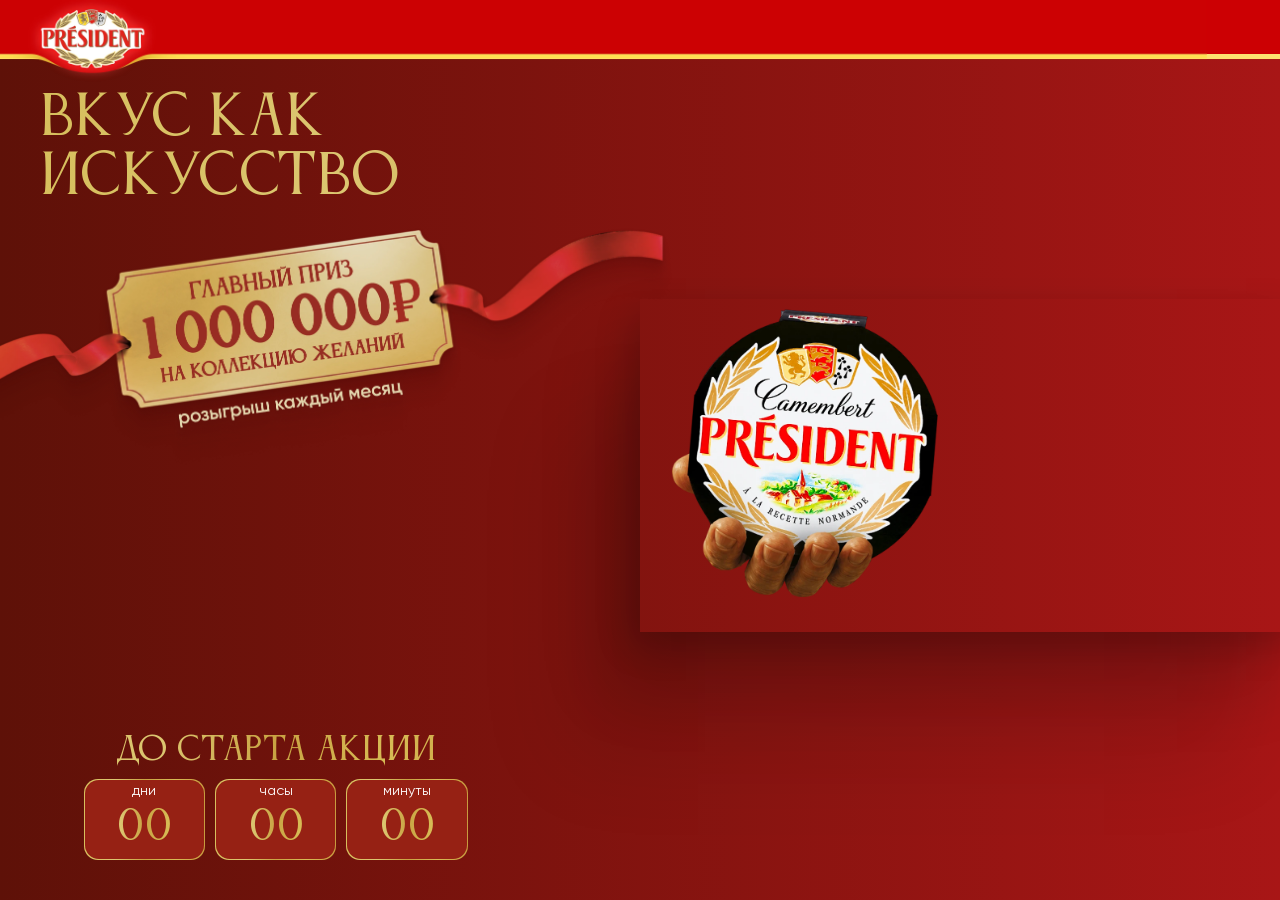
==== commit 87c6c929: "rename file" ====
--- a/countdown.html
+++ b/countdown.html
@@ -26,8 +26,8 @@
 
         <div class="main-animation-wrapper">
           <div class="main-animation">
-            <video src="./assets/img/main_animation.mp4" autoplay muted loop playsinline></video>
-            <div class="hand sss">
+            <video src="./assets/img/animation.mp4" autoplay muted loop playsinline></video>
+            <div class="hand">
               <img src="./assets/img/hand.webp" alt="President" />
             </div>
           </div>
--- a/assets/css/styles.min.css
+++ b/assets/css/styles.min.css
@@ -1 +1 @@
-:root{--4: 'circerounded-regular4', sans-serif;--5: 'circerounded-regular5', sans-serif;--400: 'montserrat-regular', sans-serif;--500: 'montserrat-medium', sans-serif;--title: 'anticva', sans-serif;--gilroy: 'gilroy', sans-serif;--bg: #cc0003;--bg-dark: #b60003;--yellow: #fde170;--yellow-light: #e6d689;--color: #ffffff;--gradient: linear-gradient(90deg, #ffe680 0%, #fab041 50%, #ffe680 100%);--golden-gradient: linear-gradient(90deg, #d7bf5d, #dcc671, #c9a343, #d7bb55, #c89b3e);--white: #ffffff;--black: #000000;--red: #cc0003;--red-text: #962114;--invalid: #e6d689;--vh: 1vh}@font-face{font-family:"anticva";src:url("../fonts/anticva-regular.woff2") format("woff2"),url("../fonts/anticva-regular.woff") format("woff");font-weight:400;font-style:normal}@font-face{font-family:"gilroy";src:url("../fonts/gilroy-regular.woff2") format("woff2"),url("../fonts/gilroy-regular.woff") format("woff");font-weight:400;font-style:normal}@font-face{font-family:"gilroy";src:url("../fonts/gilroy-medium.woff2") format("woff2"),url("../fonts/gilroy-medium.woff") format("woff");font-weight:500;font-style:normal}@font-face{font-family:"gilroy";src:url("../fonts/gilroy-semibold.woff2") format("woff2"),url("../fonts/gilroy-semibold.woff") format("woff");font-weight:600;font-style:normal}@-webkit-keyframes rotate{0%{-webkit-transform:rotate(0deg);transform:rotate(0deg)}100%{-webkit-transform:rotate(360deg);transform:rotate(360deg)}}@keyframes rotate{0%{-webkit-transform:rotate(0deg);transform:rotate(0deg)}100%{-webkit-transform:rotate(360deg);transform:rotate(360deg)}}@-webkit-keyframes rotateleft{0%{-webkit-transform:rotate(0deg);transform:rotate(0deg)}100%{-webkit-transform:rotate(-360deg);transform:rotate(-360deg)}}@keyframes rotateleft{0%{-webkit-transform:rotate(0deg);transform:rotate(0deg)}100%{-webkit-transform:rotate(-360deg);transform:rotate(-360deg)}}@-webkit-keyframes pulse{0%{-webkit-transform:scale(1);transform:scale(1)}50%{-webkit-transform:scale(1.1);transform:scale(1.1)}100%{-webkit-transform:scale(1);transform:scale(1)}}@keyframes pulse{0%{-webkit-transform:scale(1);transform:scale(1)}50%{-webkit-transform:scale(1.1);transform:scale(1.1)}100%{-webkit-transform:scale(1);transform:scale(1)}}@-webkit-keyframes blink{0%,100%{opacity:1}50%{opacity:0}}@keyframes blink{0%,100%{opacity:1}50%{opacity:0}}@-webkit-keyframes scrollDown{0%,100%{-webkit-transform:translateY(0) scaleX(0.8);transform:translateY(0) scaleX(0.8)}50%{-webkit-transform:translateY(-10px) scaleX(1);transform:translateY(-10px) scaleX(1)}}@keyframes scrollDown{0%,100%{-webkit-transform:translateY(0) scaleX(0.8);transform:translateY(0) scaleX(0.8)}50%{-webkit-transform:translateY(-10px) scaleX(1);transform:translateY(-10px) scaleX(1)}}@-webkit-keyframes slide{0%{-webkit-transform:translate(-200%, -25%) rotate(-40deg);transform:translate(-200%, -25%) rotate(-40deg)}30%,100%{-webkit-transform:translate(200%, -25%) rotate(-40deg);transform:translate(200%, -25%) rotate(-40deg)}}@keyframes slide{0%{-webkit-transform:translate(-200%, -25%) rotate(-40deg);transform:translate(-200%, -25%) rotate(-40deg)}30%,100%{-webkit-transform:translate(200%, -25%) rotate(-40deg);transform:translate(200%, -25%) rotate(-40deg)}}@-webkit-keyframes bounce{0%{-webkit-transform:scale(1);transform:scale(1)}25%{-webkit-transform:scale(1);transform:scale(1)}30%{-webkit-transform:scale(1.1);transform:scale(1.1)}35%{-webkit-transform:scale(1.08);transform:scale(1.08)}40%{-webkit-transform:scale(1.1);transform:scale(1.1)}45%{-webkit-transform:scale(1.095);transform:scale(1.095)}50%{-webkit-transform:scale(1.1);transform:scale(1.1)}75%{-webkit-transform:scale(1.1);transform:scale(1.1)}80%{-webkit-transform:scale(1);transform:scale(1)}85%{-webkit-transform:scale(1.02);transform:scale(1.02)}90%{-webkit-transform:scale(1);transform:scale(1)}95%{-webkit-transform:scale(1.005);transform:scale(1.005)}100%{-webkit-transform:scale(1);transform:scale(1)}}@keyframes bounce{0%{-webkit-transform:scale(1);transform:scale(1)}25%{-webkit-transform:scale(1);transform:scale(1)}30%{-webkit-transform:scale(1.1);transform:scale(1.1)}35%{-webkit-transform:scale(1.08);transform:scale(1.08)}40%{-webkit-transform:scale(1.1);transform:scale(1.1)}45%{-webkit-transform:scale(1.095);transform:scale(1.095)}50%{-webkit-transform:scale(1.1);transform:scale(1.1)}75%{-webkit-transform:scale(1.1);transform:scale(1.1)}80%{-webkit-transform:scale(1);transform:scale(1)}85%{-webkit-transform:scale(1.02);transform:scale(1.02)}90%{-webkit-transform:scale(1);transform:scale(1)}95%{-webkit-transform:scale(1.005);transform:scale(1.005)}100%{-webkit-transform:scale(1);transform:scale(1)}}@-webkit-keyframes shineSweep{0%{-webkit-transform:translateX(-100%) skewX(10deg);transform:translateX(-100%) skewX(10deg)}30%{-webkit-transform:translateX(100%) skewX(10deg);transform:translateX(100%) skewX(10deg)}100%{-webkit-transform:translateX(100%) skewX(10deg);transform:translateX(100%) skewX(10deg)}}@keyframes shineSweep{0%{-webkit-transform:translateX(-100%) skewX(10deg);transform:translateX(-100%) skewX(10deg)}30%{-webkit-transform:translateX(100%) skewX(10deg);transform:translateX(100%) skewX(10deg)}100%{-webkit-transform:translateX(100%) skewX(10deg);transform:translateX(100%) skewX(10deg)}}.preloader{display:-webkit-box;display:-ms-flexbox;display:flex;-webkit-box-pack:center;-ms-flex-pack:center;justify-content:center;-webkit-box-align:center;-ms-flex-align:center;align-items:center;-ms-flex-line-pack:center;align-content:center;position:fixed;overflow:hidden;width:100%;height:100%;left:0px;top:0px;z-index:19;background-color:var(--bg);-webkit-transition:1s;transition:1s;opacity:1;visibility:visible;pointer-events:all}.preloader.hidden{pointer-events:none;background-color:rgba(0,0,0,0);z-index:19}.preloader.hidden span{-webkit-transform:translate(0px, -60vh);-ms-transform:translate(0px, -60vh);transform:translate(0px, -60vh)}.preloader span{width:300px;height:170px;display:-webkit-inline-box;display:-ms-inline-flexbox;display:inline-flex;position:relative;-webkit-box-pack:center;-ms-flex-pack:center;justify-content:center;-webkit-box-align:center;-ms-flex-align:center;align-items:center;-ms-flex-line-pack:center;align-content:center;-webkit-transition:1s;transition:1s}@media(max-width: 1023px){.preloader span{width:180px}}.preloader span img{position:absolute;width:100%;-webkit-animation:bounce 3s ease-out infinite;animation:bounce 3s ease-out infinite}:root{font-synthesis:none;text-rendering:optimizeLegibility;-webkit-font-smoothing:antialiased;-moz-osx-font-smoothing:grayscale;outline:none;-webkit-tap-highlight-color:rgba(0,0,0,0);-webkit-backface-visibility:hidden;backface-visibility:hidden}*,*:before,*:after{padding:0;margin:0;-webkit-box-sizing:border-box;box-sizing:border-box;-webkit-tap-highlight-color:rgba(0,0,0,0)}html{height:100%}@media(prefers-reduced-motion: no-preference){html{scroll-behavior:smooth}}body{-ms-scroll-chaining:none;overscroll-behavior:none;-webkit-overflow-scrolling:auto;position:relative;width:100%;height:100%;background:#fff;color:var(--color);font-family:var(--gilroy);line-height:1.4;overflow-x:hidden;overflow-y:auto}html,body{-ms-scroll-chaining:none;overscroll-behavior:none}img{display:block;-o-object-fit:cover;object-fit:cover;-webkit-user-select:none;-moz-user-select:none;-ms-user-select:none;user-select:none}h1,h2,h3,h4,h5,h6,b,strong{font-family:var(--title);color:inherit}button{position:relative;border:none;cursor:pointer;background:none;color:inherit}button:disabled{cursor:auto;pointer-events:none}ul,menu{list-style:none}a{text-decoration:none;color:inherit}table,thead,tbody,tfoot,tr,th,td{margin:0;padding:0;border:0;font:inherit;vertical-align:middle}table{border-collapse:collapse;border-spacing:0}.custom-scrollbar{-webkit-overflow-scrolling:touch;scroll-behavior:smooth}.custom-scrollbar::-webkit-scrollbar{width:4px;height:4px}.custom-scrollbar::-webkit-scrollbar-thumb{background-color:rgba(26,38,99,.1);border-radius:2px;background-clip:padding-box}.custom-scrollbar::-webkit-scrollbar-track{background-color:rgba(26,38,99,.1);border-radius:2px}.custom-scrollbar{scrollbar-width:thin;scrollbar-color:var(--color) rgba(26,38,99,.1)}@media(max-width: 767px){.only-in-desctop{display:none}}.link{color:var(--yellow);border-bottom:1px solid var(--yellow);cursor:pointer}.link.link--white{color:var(--white);border-bottom:1px solid var(--white)}@media(min-width: 1152px){.show-in-tablet{display:none !important}}@media(max-width: 1151px){.delete-in-tablet{display:none !important}}@media(min-width: 1280px){.delete-in-desctop{display:none !important}}.body{display:-webkit-box;display:-ms-flexbox;display:flex;-webkit-box-orient:vertical;-webkit-box-direction:normal;-ms-flex-direction:column;flex-direction:column}.main{display:block;position:relative;z-index:1;-webkit-box-flex:1;-ms-flex:1;flex:1;background:-webkit-gradient(linear, left top, right top, from(#5e1108), to(#a81616));background:linear-gradient(90deg, #5e1108, #a81616)}.container{display:block;position:relative;width:100%;max-width:1440px;margin:0 auto}@media(max-width: 1279px){.container{padding:0px 20px}}.section{position:relative;overflow:hidden;z-index:2;padding:80px 0px;scroll-margin:60px}@media(max-width: 1151px){.section{scroll-margin:50px}}.section.lines--bg:before{content:"";position:absolute;left:0px;top:0px;width:100%;height:100%;z-index:1;background:url("../img/bg-lines.webp") repeat left top;background-size:1402px 100px;opacity:.3;pointer-events:none}@media(max-width: 767px){.section.lines--bg:before{background-size:980px 70px}}@media(max-width: 1151px){.section{padding:50px 0px}}.section.visible{overflow:visible}.slider-arrows{display:-webkit-inline-box;display:-ms-inline-flexbox;display:inline-flex;gap:12px;padding-bottom:10px;-webkit-box-pack:justify;-ms-flex-pack:justify;justify-content:space-between}@media(max-width: 1279px){.slider-arrows{gap:10px;padding-bottom:8px}}@media(max-width: 767px){.slider-arrows{display:none}}.swiper{width:100%}.swiper-arrow{display:-webkit-box;display:-ms-flexbox;display:flex;position:absolute;width:50px;height:50px}@media(max-width: 1023px){.swiper-arrow{width:40px;height:40px}}.swiper-arrow{border:none;-ms-flex-wrap:wrap;flex-wrap:wrap;-webkit-box-pack:center;-ms-flex-pack:center;justify-content:center;-webkit-box-align:center;-ms-flex-align:center;align-items:center;-ms-flex-line-pack:center;align-content:center;opacity:1;-webkit-transition:opacity .3s;transition:opacity .3s;z-index:3;margin-top:-25px;top:50%;border-radius:50px}.swiper-arrow[data-arrow-prev]{background:url("../img/svg/arrow-prev.svg") no-repeat center center,var(--golden-gradient);right:calc(100% + 14px)}.swiper-arrow[data-arrow-prev].red{background:url("../img/svg/arrow-prev-white.svg") no-repeat center center,var(--red);right:calc(100% - 50px)}@media(max-width: 1023px){.swiper-arrow[data-arrow-prev].red{right:calc(100% - 30px)}}@media(max-width: 1023px){.swiper-arrow[data-arrow-prev]{right:calc(100% + 8px)}}.swiper-arrow[data-arrow-next]{background:url("../img/svg/arrow-next.svg") no-repeat center center,var(--golden-gradient);left:calc(100% + 14px)}.swiper-arrow[data-arrow-next].red{background:url("../img/svg/arrow-next-white.svg") no-repeat center center,var(--red);left:calc(100% - 50px)}@media(max-width: 1023px){.swiper-arrow[data-arrow-next].red{left:calc(100% - 30px)}}@media(max-width: 1023px){.swiper-arrow[data-arrow-next]{left:calc(100% + 8px)}}.swiper-arrow.swiper-button-disabled{opacity:.3;pointer-events:none}[data-pagination]{margin-bottom:16px;font-size:24px;font-weight:400;color:var(--yellow)}@media(max-width: 767px){[data-pagination]{margin-bottom:12px;font-size:18px}}.burger{display:none}.header{display:block;position:fixed;top:0px;left:0px;width:100%;height:71px;z-index:20;background:var(--bg);-webkit-box-shadow:0px 0px 40px rgba(0,0,0,0);box-shadow:0px 0px 40px rgba(0,0,0,0);-webkit-transition:-webkit-box-shadow .6s,-webkit-transform 1s;transition:-webkit-box-shadow .6s,-webkit-transform 1s;transition:box-shadow .6s,transform 1s;transition:box-shadow .6s,transform 1s,-webkit-box-shadow .6s,-webkit-transform 1s;-webkit-transform:translate(0%, -150%);-ms-transform:translate(0%, -150%);transform:translate(0%, -150%);border-bottom:5.5px solid #ffde52;-webkit-box-shadow:0px 0px 40px rgba(0,0,0,.2);box-shadow:0px 0px 40px rgba(0,0,0,.2)}.header .container{display:-webkit-box;display:-ms-flexbox;display:flex;position:relative;-ms-flex-wrap:wrap;flex-wrap:wrap;-webkit-box-pack:justify;-ms-flex-pack:justify;justify-content:space-between;-webkit-box-align:center;-ms-flex-align:center;align-items:center;-ms-flex-line-pack:center;align-content:center;width:100%;height:100%;gap:20px;padding:0px 20px;max-width:100%}@media(max-width: 1439px){.header .container{padding-left:0px;gap:0px}}.loaded .header{-webkit-transform:translate(0%, 0%);-ms-transform:translate(0%, 0%);transform:translate(0%, 0%)}.header__logo{display:block;position:relative;width:175px;height:100%;-ms-flex-negative:0;flex-shrink:0}.header__logo .logo{display:block;position:absolute;width:100%;height:auto;top:0px;left:0px}.navigation{display:-webkit-box;display:-ms-flexbox;display:flex;-webkit-box-align:center;-ms-flex-align:center;align-items:center;-webkit-box-pack:center;-ms-flex-pack:center;justify-content:center;z-index:2;-webkit-box-flex:1;-ms-flex:1;flex:1}.menu{display:-webkit-inline-box;display:-ms-inline-flexbox;display:inline-flex;-webkit-box-flex:1;-ms-flex:1;flex:1;-ms-flex-wrap:wrap;flex-wrap:wrap;-webkit-box-pack:start;-ms-flex-pack:start;justify-content:flex-start;-webkit-box-align:center;-ms-flex-align:center;align-items:center;-ms-flex-line-pack:center;align-content:center;gap:24px}.menu li .menu__link{font-size:14px;font-weight:600;line-height:1;-webkit-transition:color .3s;transition:color .3s;color:var(--white);cursor:pointer}.menu li .menu__link.active{color:var(--yellow)}.menu li .menu__link:hover{color:var(--yellow)}@media(max-width: 1439px){.menu{gap:18px}}@media(max-width: 1279px){.menu{gap:16px}.menu li .menu__link{font-size:12px}}.header__buttons{display:-webkit-inline-box;display:-ms-inline-flexbox;display:inline-flex;position:relative;-webkit-box-pack:start;-ms-flex-pack:start;justify-content:flex-start;-webkit-box-align:center;-ms-flex-align:center;align-items:center;-ms-flex-line-pack:center;align-content:center;gap:24px;margin-left:auto}@media(max-width: 1439px){.header__buttons{gap:16px}}@media(max-width: 1151px){.burger{display:-webkit-box;display:-ms-flexbox;display:flex;position:relative;-webkit-box-pack:center;-ms-flex-pack:center;justify-content:center;-webkit-box-align:center;-ms-flex-align:center;align-items:center;-ms-flex-line-pack:center;align-content:center;width:24px;height:24px;font-size:0px;z-index:2}.burger span,.burger:before,.burger:after{position:absolute;width:22px;height:2px;background:var(--white);-webkit-transition:.6s;transition:.6s;opacity:1;z-index:1}.burger:before,.burger:after{content:""}.burger span{-webkit-transform:translate(0px, 0px);-ms-transform:translate(0px, 0px);transform:translate(0px, 0px)}.burger:before{-webkit-transform:translate(0px, -7px) rotate(0deg);-ms-transform:translate(0px, -7px) rotate(0deg);transform:translate(0px, -7px) rotate(0deg)}.burger:after{-webkit-transform:translate(0px, 7px) rotate(0deg);-ms-transform:translate(0px, 7px) rotate(0deg);transform:translate(0px, 7px) rotate(0deg)}.burger.open span{-webkit-transform:translate(10px, 0px);-ms-transform:translate(10px, 0px);transform:translate(10px, 0px);opacity:0}.burger.open:before{width:22px;-webkit-transform:translate(0px, 0px) rotate(45deg);-ms-transform:translate(0px, 0px) rotate(45deg);transform:translate(0px, 0px) rotate(45deg)}.burger.open:after{width:22px;-webkit-transform:translate(0px, 0px) rotate(-45deg);-ms-transform:translate(0px, 0px) rotate(-45deg);transform:translate(0px, 0px) rotate(-45deg)}.header{height:52px;border-bottom:4px solid rgba(0,0,0,0)}.header .container>.button{margin-left:auto;-webkit-transform:translateX(-16px);-ms-transform:translateX(-16px);transform:translateX(-16px);z-index:6}.header:before{content:"";position:absolute;left:0px;top:0px;width:100%;height:calc(100% + 4px);background:var(--bg);border-bottom:4px solid var(--yellow);z-index:2}.header__logo{width:128px;height:100%;margin-left:5px;z-index:6}.navigation{position:fixed;-webkit-box-align:start;-ms-flex-align:start;align-items:flex-start;width:100%;height:100vh;overflow-x:hidden;overflow-y:auto;scrollbar-width:none;-ms-overflow-style:none;top:0px;right:0px;background:var(--bg);-webkit-transform:translate(0%, -100%);-ms-transform:translate(0%, -100%);transform:translate(0%, -100%);-webkit-transition:-webkit-transform .6s;transition:-webkit-transform .6s;transition:transform .6s;transition:transform .6s, -webkit-transform .6s;padding:0px;z-index:0}.navigation::-webkit-scrollbar{width:0px;height:0px;display:none}.navigation.open{-webkit-transform:translate(0%, 0%);-ms-transform:translate(0%, 0%);transform:translate(0%, 0%)}.menu{padding:100px 30px 40px 30px;background:linear-gradient(100deg, #5e1108, #a81616);width:100%;max-width:100%;min-height:100svh;-ms-flex-wrap:nowrap;flex-wrap:nowrap;-webkit-box-orient:vertical;-webkit-box-direction:normal;-ms-flex-direction:column;flex-direction:column;-webkit-box-pack:start;-ms-flex-pack:start;justify-content:flex-start;-webkit-box-align:center;-ms-flex-align:center;align-items:center;-ms-flex-line-pack:center;align-content:center;gap:24px}}@media(max-width: 1151px)and (max-width: 767px){.menu{padding:100px 20px 40px 20px}}@media(max-width: 1151px){.menu li:first-child{margin-left:0;margin-top:auto}.menu li .menu__link{font-size:24px}.menu li.header__buttons{width:100%;margin-top:auto;-webkit-box-orient:vertical;-webkit-box-direction:normal;-ms-flex-direction:column;flex-direction:column}}.fixed-button{display:-webkit-box;display:-ms-flexbox;display:flex;position:fixed;min-width:100vw;max-width:100vw;left:0px;bottom:40px;-ms-flex-wrap:wrap;flex-wrap:wrap;-webkit-box-pack:center;-ms-flex-pack:center;justify-content:center;-webkit-box-align:center;-ms-flex-align:center;align-items:center;-ms-flex-line-pack:center;align-content:center;padding:0px 20px;z-index:5;pointer-events:none}@media(max-width: 767px){.fixed-button{bottom:0px}}.buttons{display:-webkit-box;display:-ms-flexbox;display:flex;position:relative;width:100%;-webkit-box-orient:vertical;-webkit-box-direction:normal;-ms-flex-direction:column;flex-direction:column;-webkit-box-pack:start;-ms-flex-pack:start;justify-content:flex-start;-webkit-box-align:start;-ms-flex-align:start;align-items:flex-start;-ms-flex-line-pack:start;align-content:flex-start;gap:20px}.button{display:-webkit-inline-box;display:-ms-inline-flexbox;display:inline-flex;overflow:hidden;height:52px;-webkit-box-pack:center;-ms-flex-pack:center;justify-content:center;-webkit-box-align:center;-ms-flex-align:center;align-items:center;-ms-flex-line-pack:center;align-content:center;position:relative;color:var(--red-text);padding:10px 24px;-webkit-transition:color .3s;transition:color .3s;-webkit-user-select:none;-moz-user-select:none;-ms-user-select:none;user-select:none;outline:none;cursor:pointer;border-radius:52px;background:var(--golden-gradient);z-index:2}.button span{display:block;position:relative;will-change:transform;font-size:18px;font-family:var(--gilroy);font-weight:600;line-height:1.2}.button.medium{height:40px;font-size:16px}.button.full{width:100%}.button.button--small{height:35px;padding:8px 24px}.button.button--small span{font-size:14px;line-height:14px}@media(max-width: 1439px){.button.button--small{padding:8px 16px}}@media(max-width: 1151px){.button.button--small{height:30px;padding:8px 20px}.button.button--small span{font-size:12px;line-height:12px}}.button.button--red{background:var(--red);color:var(--white)}@media(hover: hover){.button.button--red:hover{color:var(--red-text)}}.button.button--white{background:#f1e2c9;color:var(--red-text)}@media(hover: hover){.button.button--white:hover{color:var(--red-text)}}.button.button--red-submit{background:var(--red);color:var(--white)}.button.button--red-submit:before,.button.button--red-submit:after{background:var(--red-text)}.button:before,.button:after{content:"";display:block;position:absolute;pointer-events:none;width:100%;height:100%;background:var(--white);z-index:-1;-webkit-transition:-webkit-transform .5s;transition:-webkit-transform .5s;transition:transform .5s;transition:transform .5s, -webkit-transform .5s}.button:before{left:0px;bottom:0%;-webkit-transform:translate(0%, -100%);-ms-transform:translate(0%, -100%);transform:translate(0%, -100%);border-radius:0px 0px 50% 50%}.button:after{left:0px;top:0px;-webkit-transform:translate(0%, 100%);-ms-transform:translate(0%, 100%);transform:translate(0%, 100%);border-radius:50% 50% 0px 0px}@media(min-width: 1024px){.button:hover:before{-webkit-transform:translate(0%, 0%);-ms-transform:translate(0%, 0%);transform:translate(0%, 0%)}.button:hover:after{-webkit-transform:translate(0%, 0%);-ms-transform:translate(0%, 0%);transform:translate(0%, 0%)}}.login-btn,.profile-btn{display:-webkit-inline-box;display:-ms-inline-flexbox;display:inline-flex;position:relative;-webkit-box-pack:center;-ms-flex-pack:center;justify-content:center;-webkit-box-align:center;-ms-flex-align:center;align-items:center;-ms-flex-line-pack:center;align-content:center;gap:10px;color:var(--yellow);font-family:var(--gilroy);font-weight:600}.login-btn span,.profile-btn span{display:block;position:relative;font-size:16px;line-height:16px}.login-btn:after,.profile-btn:after{content:"";display:block;width:24px;height:24px;background:url("../img/svg/login.svg") no-repeat center center/cover}@media(max-width: 1279px){.login-btn span,.profile-btn span{font-size:12px;line-height:12px}.login-btn:after,.profile-btn:after{width:22px;height:22px}}@media(max-width: 1151px){.login-btn span,.profile-btn span{font-size:24px;line-height:24px;font-weight:500}.login-btn:after,.profile-btn:after{width:32px;height:32px}}.profile-btn:after{background:url("../img/svg/user.svg") no-repeat center center/cover}.titleBox{display:-webkit-box;display:-ms-flexbox;display:flex;position:relative;width:100%;-ms-flex-wrap:wrap;flex-wrap:wrap;-webkit-box-pack:center;-ms-flex-pack:center;justify-content:center;-webkit-box-align:center;-ms-flex-align:center;align-items:center;-ms-flex-line-pack:center;align-content:center;gap:24px;text-align:center}.title{font-family:var(--title)}.title.red{color:var(--red-text)}.title.gold{background:var(--golden-gradient);background-clip:text;-webkit-background-clip:text;color:rgba(0,0,0,0);-webkit-text-fill-color:rgba(0,0,0,0)}.title.title--h1{font-size:32px;line-height:1.1;text-align:left}@media(min-width: 500px){.title.title--h1{font-size:50px}}@media(min-width: 1024px){.title.title--h1{font-size:56px}}@media(min-width: 1440px){.title.title--h1{font-size:80px}}.title.title--h2{font-size:60px;line-height:1.1;text-align:center}@media(max-width: 767px){.title.title--h2{font-size:32px}}.title.title--h3{font-size:32px;line-height:1.12}@media(max-width: 767px){.title.title--h3{font-size:26px}}.title.title--h4{font-size:30px;line-height:1.12}.title.title--h5{font-size:28px;line-height:1.2}.title.title--hero{display:block;width:100%;max-width:654px;margin-left:100px;font-size:54px;line-height:1.2;-ms-flex-negative:0;flex-shrink:0}.title.title--hero span{display:block;position:relative;text-transform:uppercase;width:100%}.title.title--hero span:last-child{text-align:right}.title.title--hero span.underline{display:inline-block;width:auto;position:relative;z-index:0}.title.title--hero span.underline:before{content:"";position:absolute;background:url("../img/svg/underline.svg") no-repeat left center;background-size:530px 100%;width:0%;height:20px;bottom:4px;left:-14%;z-index:-1;opacity:0;-webkit-transition:1s ease .5s;transition:1s ease .5s}@media(max-width: 1279px){.title.title--hero{max-width:540px;margin-left:30px;font-size:56px}.title.title--hero span.underline:before{background-size:420px 100%}}@media(max-width: 767px){.title.title--hero{max-width:340px;margin-left:0px;font-size:35px}.title.title--hero span.underline:before{background-size:270px 100%;height:15px;bottom:0px}}.loaded .title.title--hero span.underline:before{opacity:1;width:124%}.subtitle{display:block;font-weight:500;font-family:var(--gilroy);font-size:24px;line-height:1.2;color:var(--yellow)}.subtitle.big{font-size:32px}@media(max-width: 767px){.subtitle.big{font-size:24px}}.accordeon{display:block;width:100%}.accordeon.open .question:before{-webkit-transform:rotate(270deg);-ms-transform:rotate(270deg);transform:rotate(270deg)}.accordeon .question{display:-webkit-box;display:-ms-flexbox;display:flex;position:relative;width:100%;-webkit-box-pack:start;-ms-flex-pack:start;justify-content:flex-start;-webkit-box-align:center;-ms-flex-align:center;align-items:center;-ms-flex-line-pack:center;align-content:center;padding:12px 50px 12px 24px;min-height:50px;position:relative;font-size:20px;cursor:pointer}@media(max-width: 767px){.accordeon .question{font-size:16px}}.accordeon .question:before{content:"";width:50px;height:50px;background:url("../img/svg/arrow-next-white.svg") no-repeat center center;background-size:10px 18px;position:absolute;right:0px;top:0px;pointer-events:none;-webkit-transform:rotate(90deg);-ms-transform:rotate(90deg);transform:rotate(90deg);-webkit-transition:.3s;transition:.3s}.accordeon .question>*{pointer-events:none}.accordeon .answer{display:block;position:relative;overflow:hidden;height:0px;-webkit-transition:.3s;transition:.3s}.accordeon .answer .answer__content{display:-webkit-box;display:-ms-flexbox;display:flex;position:relative;width:100%;-webkit-box-orient:vertical;-webkit-box-direction:normal;-ms-flex-direction:column;flex-direction:column;gap:10px;padding:24px;padding-top:10px}.accordeon .answer .answer__content p,.accordeon .answer .answer__content li{display:block;position:relative;font-size:16px;line-height:1.4}@media(max-width: 767px){.accordeon .answer .answer__content p,.accordeon .answer .answer__content li{font-size:15px}}.accordeon .answer .answer__content p a,.accordeon .answer .answer__content li a{text-decoration:underline}.accordeon .answer .answer__content ul{display:-webkit-box;display:-ms-flexbox;display:flex;width:100%;-webkit-box-orient:vertical;-webkit-box-direction:normal;-ms-flex-direction:column;flex-direction:column;gap:10px}.accordeon .answer .answer__content ul li{padding-left:20px}.accordeon .answer .answer__content ul li:before{content:"";width:4px;height:4px;border-radius:4px;background:var(--white);position:absolute;left:4px;top:7px}.tabs{width:100%;display:block}.tabs-navigation{display:-webkit-box;display:-ms-flexbox;display:flex;position:relative;width:100%;-webkit-box-pack:stretch;-ms-flex-pack:stretch;justify-content:stretch;-webkit-box-align:center;-ms-flex-align:center;align-items:center;-ms-flex-line-pack:center;align-content:center}.tabs-navigation li{-webkit-box-flex:1;-ms-flex:1;flex:1}.tabs-navigation li:first-child{-webkit-box-flex:1;-ms-flex:auto;flex:auto}.tabs-navigation li button{display:-webkit-box;display:-ms-flexbox;display:flex;position:relative;width:100%;-ms-flex-wrap:wrap;flex-wrap:wrap;-webkit-box-pack:center;-ms-flex-pack:center;justify-content:center;-webkit-box-align:center;-ms-flex-align:center;align-items:center;-ms-flex-line-pack:center;align-content:center;gap:20px;min-height:66px;border-radius:24px 24px 0px 0px;background:rgba(0,0,0,0);-webkit-transition:.3s;transition:.3s;font-size:24px;line-height:1;font-family:var(--title);text-transform:uppercase;padding:0px 30px}.tabs-navigation li button span{pointer-events:none;background:var(--golden-gradient);background-clip:text;-webkit-background-clip:text;color:rgba(0,0,0,0);-webkit-text-fill-color:rgba(0,0,0,0)}.tabs-navigation li button.active{background:#a81616;pointer-events:none}.tab{display:block;width:100%;position:relative;overflow:hidden;height:0px;opacity:0;-webkit-transition:.3s;transition:.3s}.tab.active{opacity:1}:root{--input-font-family: var(--gilroy);--input-font-size: 14px;--input-height: 36px;--input-background: #ffffff;--input-border: #ffffff;--input-color: #000000;--input-placeholder-color: #000000;--invalid: var(--yellow)}fieldset{border:0}.form{display:-webkit-box;display:-ms-flexbox;display:flex;-ms-flex-wrap:wrap;flex-wrap:wrap;width:100%;gap:10px}.label{display:block;width:100%;position:relative;color:inherit}.label .label__text{font-size:10px;margin-bottom:5px;color:hsla(0,0%,100%,.7)}.input-icon{display:-webkit-box;display:-ms-flexbox;display:flex;position:absolute;width:var(--input-height);height:var(--input-height);right:0px;top:0px;-webkit-box-pack:center;-ms-flex-pack:center;justify-content:center;-webkit-box-align:center;-ms-flex-align:center;align-items:center;-ms-flex-line-pack:center;align-content:center;-ms-flex-negative:0;flex-shrink:0;-webkit-transition:.3s;transition:.3s;-webkit-transform:rotate(0deg);-ms-transform:rotate(0deg);transform:rotate(0deg)}.input-icon svg{width:35%;height:auto;pointer-events:none}.input-icon.full{right:4px}.input-icon.full svg{width:100%;height:auto}span.input-icon{pointer-events:none}.input{width:100%;height:var(--input-height);background:var(--input-background);border:2px solid var(--input-border);border-radius:12px;font-family:var(--input-font-family);font-weight:500;font-size:var(--input-font-size);color:var(--input-color);padding:0px 12px;outline:none;-webkit-appearance:none;-moz-appearance:none;appearance:none;-webkit-transition:.3s;transition:.3s;-webkit-box-shadow:none;box-shadow:none;resize:none}.input.input--textarea{height:88px;padding:10px 12px}.input.input-search{padding-right:var(--input-height);width:100%;max-width:100%;height:56px;border-radius:16px;font-family:var(--gilroy);font-size:20px;padding-right:56px;background:rgba(0,0,0,0);color:var(--white);padding-left:30px}.input.input-search::-webkit-input-placeholder{font-family:var(--gilroy);color:var(--white);font-size:20px}.input.input-search::-moz-placeholder{font-family:var(--gilroy);color:var(--white);font-size:20px}.input.input-search:-ms-input-placeholder{font-family:var(--gilroy);color:var(--white);font-size:20px}.input.input-search::-ms-input-placeholder{font-family:var(--gilroy);color:var(--white);font-size:20px}.input.input-search::placeholder{font-family:var(--gilroy);color:var(--white);font-size:20px}@media(max-width: 1023px){.input.input-search{font-size:16px;padding-left:18px}.input.input-search::-webkit-input-placeholder{font-size:16px}.input.input-search::-moz-placeholder{font-size:16px}.input.input-search:-ms-input-placeholder{font-size:16px}.input.input-search::-ms-input-placeholder{font-size:16px}.input.input-search::placeholder{font-size:16px}}.input.placeholder{color:var(--input-placeholder-color)}.input.placeholder+.input-icon{color:var(--input-placeholder-color)}.input::-webkit-input-placeholder{opacity:1;-webkit-transition:.3s;transition:.3s;color:var(--input-placeholder-color);font-family:var(--input-font-family);font-weight:500;font-size:var(--input-font-size)}.input::-moz-placeholder{opacity:1;-moz-transition:.3s;transition:.3s;color:var(--input-placeholder-color);font-family:var(--input-font-family);font-weight:500;font-size:var(--input-font-size)}.input:-ms-input-placeholder{opacity:1;-ms-transition:.3s;transition:.3s;color:var(--input-placeholder-color);font-family:var(--input-font-family);font-weight:500;font-size:var(--input-font-size)}.input::-ms-input-placeholder{opacity:1;-ms-transition:.3s;transition:.3s;color:var(--input-placeholder-color);font-family:var(--input-font-family);font-weight:500;font-size:var(--input-font-size)}.input::placeholder{opacity:1;-webkit-transition:.3s;transition:.3s;color:var(--input-placeholder-color);font-family:var(--input-font-family);font-weight:500;font-size:var(--input-font-size)}.input.invalid{border:2px solid var(--invalid);color:var(--bg-dark)}.input.invalid+.input-icon{color:var(--invalid)}.input:focus{border:2px solid var(--yellow)}.input:focus::-webkit-input-placeholder{opacity:0}.input:focus::-moz-placeholder{opacity:0}.input:focus:-ms-input-placeholder{opacity:0}.input:focus::-ms-input-placeholder{opacity:0}.input:focus::placeholder{opacity:0}.textarea{display:block;padding:22px 30px}textarea::-webkit-scrollbar{width:6px}textarea::-webkit-scrollbar-track{background:rgba(0,0,0,0);border-radius:16px}textarea::-webkit-scrollbar-thumb{background-color:rgba(0,0,0,.4);border-radius:16px;border:1px solid rgba(0,0,0,0);background-clip:content-box}textarea{scrollbar-width:thin;scrollbar-color:rgba(0,0,0,.4) rgba(0,0,0,0)}.radio,.checkbox{display:none}.radio+.label__text,.checkbox+.label__text{display:-webkit-box;display:-ms-flexbox;display:flex;-ms-flex-wrap:wrap;flex-wrap:wrap;-webkit-box-align:start;-ms-flex-align:start;align-items:flex-start;position:relative;width:100%;font-family:var(--gilroy);padding:10px 0px;padding-left:40px;font-size:14px;line-height:1.1;color:inherit;cursor:pointer;margin-top:8px}.radio+.label__text+.inputError,.checkbox+.label__text+.inputError{top:30px}.radio+.label__text+.inputError span:before,.checkbox+.label__text+.inputError span:before{left:9px}.radio+.label__text a,.checkbox+.label__text a{display:inline;width:auto;margin:0;text-align:left;border:none;text-decoration:underline}.radio+.label__text:before,.checkbox+.label__text:before{content:"";display:block;position:absolute;left:0px;top:4px;width:26px;height:26px;border-radius:6px;border:2px solid var(--white);background:rgba(0,0,0,0);-webkit-transition:border .3s;transition:border .3s}.radio:checked+span:before,.checkbox:checked+span:before{background:var(--white) url("../img/svg/checkbox.svg") no-repeat center center;background-size:60% 60%}.radio.invalid+span,.checkbox.invalid+span{color:var(--invalid)}.radio.invalid+span:before,.checkbox.invalid+span:before{border:2px solid var(--invalid)}.input:-webkit-autofill{-webkit-box-shadow:0 0 0px 1000px #f1f1f1 inset !important;box-shadow:0 0 0px 1000px #f1f1f1 inset !important;-webkit-text-fill-color:var(--input-color) !important;font-size:var(--input-font-size) !important;font-family:var(--input-font-family) !important;font-weight:500 !important;-webkit-transition:background-color 9999s ease-in-out 0s;transition:background-color 9999s ease-in-out 0s}.inputError{display:block;width:100%;height:0px;position:absolute;left:-20px;text-align:left;overflow:hidden;-webkit-transition:.3s;transition:.3s;color:var(--invalid);font-size:14px;font-family:var(--gilroy);z-index:10;pointer-events:none}.inputError span{display:inline-block;position:relative;padding:5px 14px;color:#442f1e;font-size:11px;background:var(--yellow);-webkit-box-shadow:0px 3px 8px rgba(0,0,0,.2);box-shadow:0px 3px 8px rgba(0,0,0,.2);top:-14px;left:0px;margin:20px}.inputError span:before{content:"";width:8px;height:8px;background:var(--yellow);position:absolute;left:14px;top:-3px;-webkit-transform:scaleX(1.5) rotate(45deg);-ms-transform:scaleX(1.5) rotate(45deg);transform:scaleX(1.5) rotate(45deg)}input[type=search]::-webkit-search-decoration,input[type=search]::-webkit-search-cancel-button,input[type=search]::-webkit-search-results-button,input[type=search]::-webkit-search-results-decoration{display:none}input[type=search]{-webkit-appearance:textfield;-moz-appearance:textfield;appearance:textfield}select.open+.input-icon{-webkit-transform:rotate(180deg);-ms-transform:rotate(180deg);transform:rotate(180deg)}.download-file{width:100%;height:200px;position:relative;margin-top:0px;margin-bottom:-10px}.label-for-file{width:100%;height:200px;border:6px solid var(--yellow);background-color:var(--black);border-radius:20px;display:-webkit-box;display:-ms-flexbox;display:flex;-webkit-box-orient:vertical;-webkit-box-direction:normal;-ms-flex-direction:column;flex-direction:column;-webkit-box-align:center;-ms-flex-align:center;align-items:center;-webkit-box-pack:center;-ms-flex-pack:center;justify-content:center;position:relative;z-index:1;cursor:pointer}.label-for-file.invalid{border:6px solid var(--invalid)}.input-file{display:none}.label-for-file img{width:40px;height:40px;pointer-events:none}.label-for-file .label__text{font-size:12px;line-height:1.4;color:hsla(0,0%,100%,.7);margin-top:24px;text-align:center;max-width:190px;pointer-events:none}.label-for-file .label__text .error{color:var(--invalid)}.label-for-file img,.label-for-file .label__text{-webkit-transition:.3s;transition:.3s}.label-for-file.loaded img,.label-for-file.loaded .label__text{opacity:0}.label-for-file.loaded::after{content:"";position:absolute;top:6px;left:6px;width:calc(100% - 12px);height:calc(100% - 12px);background-size:cover;background-position:center;z-index:1}.label-for-file.loaded::after{background-image:url("")}.select{display:block;position:relative}.footer{display:-webkit-box;display:-ms-flexbox;display:flex;-webkit-box-orient:vertical;-webkit-box-direction:normal;-ms-flex-direction:column;flex-direction:column;-webkit-box-pack:center;-ms-flex-pack:center;justify-content:center;-webkit-box-align:center;-ms-flex-align:center;align-items:center;-ms-flex-line-pack:center;align-content:center;position:relative;z-index:1;padding:54px 20px;background:-webkit-gradient(linear, left top, left bottom, from(#5e1108), to(#a81616));background:linear-gradient(#5e1108, #a81616);gap:12px}.footer p{font-size:12px;color:var(--white)}@media(max-width: 1023px){.footer{padding-bottom:100px}}@media(max-width: 767px){.footer p{font-size:10px}}.footer__menu{display:-webkit-inline-box;display:-ms-inline-flexbox;display:inline-flex;width:auto;-ms-flex-wrap:wrap;flex-wrap:wrap;-webkit-box-pack:center;-ms-flex-pack:center;justify-content:center;-webkit-box-align:start;-ms-flex-align:start;align-items:flex-start;-ms-flex-line-pack:center;align-content:center;gap:24px}.footer__menu li{font-size:18px;line-height:1.2}.footer__menu li a{font-family:var(--gilroy);font-weight:500;cursor:pointer;-webkit-transition:.3s;transition:.3s;color:var(--yellow)}.footer__menu li a:hover{color:var(--white)}@media(max-width: 1023px){.footer__menu li{font-size:18px;text-align:center}}.footer-logo{display:block;width:180px;margin:0 auto}body.locked{overflow-x:hidden;overflow-y:hidden}.backdrop{-webkit-transform:translateZ(0);transform:translateZ(0);will-change:opacity;-webkit-backface-visibility:hidden;backface-visibility:hidden;-webkit-tap-highlight-color:rgba(0,0,0,0);display:grid;place-items:center;position:fixed;top:0;left:0;width:100%;height:100dvh;z-index:1000;overflow-x:hidden;overflow-y:scroll;-ms-scroll-chaining:none;overscroll-behavior:none;-webkit-overflow-scrolling:touch;padding:50px 20px;backdrop-filter:blur(8px);-webkit-transition:opacity .5s ease-in-out 0s,visibility .5s ease-in-out 0s;transition:opacity .5s ease-in-out 0s,visibility .5s ease-in-out 0s;opacity:0;pointer-events:none;visibility:hidden}.backdrop.active{visibility:visible;opacity:1;pointer-events:all}.backdrop:before{content:"";position:absolute;pointer-events:none;left:-20px;right:-20px;top:-50px;width:calc(100% + 40px);height:calc(100% + 100px);background:#000;opacity:.5;grid-area:1/1/2/2}.popup{position:relative;-webkit-transition:.5s;transition:.5s;-webkit-transform:translate(0px, 50px);-ms-transform:translate(0px, 50px);transform:translate(0px, 50px);opacity:0;z-index:1;-webkit-user-select:none;-moz-user-select:none;-ms-user-select:none;user-select:none;width:100%;pointer-events:none}@media(max-width: 419px){.popup{width:100%}}.popup.visible{opacity:1;-webkit-transform:translate(0px, 0px);-ms-transform:translate(0px, 0px);transform:translate(0px, 0px)}.popup .popup-content{position:relative;margin:0 auto;width:100%;pointer-events:all}.popup .form{max-width:290px;margin-left:auto;margin-right:auto}.popup-close,.file-reset{display:-webkit-box;display:-ms-flexbox;display:flex;-ms-flex-wrap:wrap;flex-wrap:wrap;-webkit-box-pack:center;-ms-flex-pack:center;justify-content:center;-webkit-box-align:center;-ms-flex-align:center;align-items:center;-ms-flex-line-pack:center;align-content:center;position:absolute;left:100%;top:-10px;width:38px;height:38px;border-radius:38px;-webkit-transform:rotate(0deg);-ms-transform:rotate(0deg);transform:rotate(0deg);z-index:2}.popup-close:before,.popup-close:after,.file-reset:before,.file-reset:after{content:"";position:absolute;pointer-events:none;width:60%;height:3px;border-radius:2px;background:var(--yellow);-webkit-transition:0s;transition:0s;-webkit-transition:.3s;transition:.3s}.popup-close:before,.file-reset:before{-webkit-transform:rotate(45deg);-ms-transform:rotate(45deg);transform:rotate(45deg)}.popup-close:after,.file-reset:after{-webkit-transform:rotate(-45deg);-ms-transform:rotate(-45deg);transform:rotate(-45deg)}.popup-close:hover:before,.file-reset:hover:before{-webkit-transform:rotate(135deg);-ms-transform:rotate(135deg);transform:rotate(135deg)}.popup-close:hover:after,.file-reset:hover:after{-webkit-transform:rotate(45deg);-ms-transform:rotate(45deg);transform:rotate(45deg)}@media(max-width: 767px){.popup-close{left:auto;right:-8px;top:-40px}}.file-reset{width:26px;height:26px;left:auto;right:-10px;top:-8px;background:var(--black);border-radius:26px;z-index:2}.file-reset::before,.file-reset::after{width:14px;height:2px;background:var(--white)}.popup-content{-webkit-user-select:none;-moz-user-select:none;-ms-user-select:none;user-select:none;max-width:375px}.popup-title{display:block;font-size:24px;line-height:1.2;color:inherit;text-align:center;color:var(--yellow);font-family:var(--title);margin-bottom:24px}.popup-title.popup-title--white{font-size:24px;line-height:1.2;font-family:var(--gilroy);color:var(--white);margin-bottom:10px;font-weight:400}.popup-title.gold{background:var(--golden-gradient);background-clip:text;-webkit-background-clip:text;color:rgba(0,0,0,0);-webkit-text-fill-color:rgba(0,0,0,0)}.popup-subtitle{font-size:18px;line-height:1.3;font-family:var(--gilroy);text-align:center;margin-bottom:20px}.popup-subtitle span{font-size:20px}.popup-subtitle b,.popup-subtitle strong{font-family:var(--gilroy);font-size:20px}@media(max-width: 767px){.popup-subtitle b,.popup-subtitle strong{font-size:18px}}.popup-subtitle.no-margin{margin-bottom:0px}.red-wrapper{display:-webkit-box;display:-ms-flexbox;display:flex;-webkit-box-orient:vertical;-webkit-box-direction:normal;-ms-flex-direction:column;flex-direction:column;background:linear-gradient(100deg, #5e1108, #a81616);padding:50px 30px 40px 30px;border-radius:24px}.red-wrapper .buttons{display:-webkit-box;display:-ms-flexbox;display:flex;margin-top:10px;width:100%;position:relative;width:100%;-ms-flex-wrap:wrap;flex-wrap:wrap;-webkit-box-pack:center;-ms-flex-pack:center;justify-content:center;-webkit-box-align:center;-ms-flex-align:center;align-items:center;-ms-flex-line-pack:center;align-content:center;gap:10px}.popup .link,.form .link{font-family:var(--gilroy);font-size:14px;margin:0 auto;margin-top:4px}.popup .link.link--white,.form .link.link--white{font-size:16px}.popup-image{display:-webkit-box;display:-ms-flexbox;display:flex;position:relative;width:100%;-webkit-box-pack:center;-ms-flex-pack:center;justify-content:center;-webkit-box-align:center;-ms-flex-align:center;align-items:center;-ms-flex-line-pack:center;align-content:center;max-width:220px;margin:0 auto;margin-top:-140px;margin-bottom:20px}.popup-image img{width:100%}#faq{max-width:640px}#faq .title--h4{width:100%;text-align:center;position:absolute;top:0%;-webkit-transform:translate(0%, -120%);-ms-transform:translate(0%, -120%);transform:translate(0%, -120%)}@media(max-width: 767px){#faq .title--h4{font-size:24px;position:relative;-webkit-transform:translate(0%, 0%);-ms-transform:translate(0%, 0%);transform:translate(0%, 0%);padding-bottom:10px}}.faq{background:var(--bg);border-radius:16px;overflow:hidden}.faq .accordeon:nth-child(1){background:hsla(0,0%,100%,0)}.faq .accordeon:nth-child(2){background:hsla(0,0%,100%,.05)}.faq .accordeon:nth-child(3){background:hsla(0,0%,100%,.1)}.faq .accordeon:nth-child(4){background:hsla(0,0%,100%,.15)}.faq .accordeon:nth-child(5){background:hsla(0,0%,100%,.2)}.faq .accordeon:nth-child(6){background:hsla(0,0%,100%,.25)}.faq .accordeon:nth-child(7){background:hsla(0,0%,100%,.3)}.faq .accordeon:nth-child(8){background:hsla(0,0%,100%,.35)}.faq .accordeon:nth-child(9){background:hsla(0,0%,100%,.4)}.faq .accordeon:nth-child(10){background:hsla(0,0%,100%,.45)}.faq .accordeon:nth-child(11){background:hsla(0,0%,100%,.5)}.faq .accordeon:nth-child(12){background:hsla(0,0%,100%,.55)}.faq .accordeon:nth-child(13){background:hsla(0,0%,100%,.6)}.faq .accordeon:nth-child(14){background:hsla(0,0%,100%,.65)}.faq .accordeon:nth-child(15){background:hsla(0,0%,100%,.7)}#login .tabs{background:#a81616;border-radius:24px;overflow:hidden}#login .tabs-navigation{background:#5e1108}#login .form{padding:30px 0px}@media(max-width: 767px){#login .tabs-navigation li:first-child{max-width:140px}#login .tabs-navigation li button{font-size:20px;padding:0px 20px;min-height:60px}}@media(max-width: 767px){#cheque .red-wrapper{padding:50px 20px 30px 20px}}.register-check-list{display:-webkit-box;display:-ms-flexbox;display:flex;width:100%;margin-top:10px;margin-bottom:20px;-webkit-box-orient:vertical;-webkit-box-direction:normal;-ms-flex-direction:column;flex-direction:column;gap:20px;font-family:var(--gilroy)}.register-check-list li{position:relative;padding-left:44px;font-size:16px}.register-check-list li b{font-family:var(--gilroy);font-weight:600}@media(max-width: 767px){.register-check-list li{font-size:14px}}.register-check-list li ul{display:-webkit-box;display:-ms-flexbox;display:flex;width:100%;-webkit-box-orient:vertical;-webkit-box-direction:normal;-ms-flex-direction:column;flex-direction:column;gap:5px;margin:5px 0px;padding-left:1.3rem}.register-check-list li li{padding-left:0px;list-style:disc}.register-check-list li img{position:absolute;width:32px;height:32px;left:0px;top:-5px}@media(max-width: 767px){.register-check-list li img{width:25px;height:25px;left:0px;top:-6px}}.example{display:-webkit-box;display:-ms-flexbox;display:flex;-webkit-box-orient:vertical;-webkit-box-direction:normal;-ms-flex-direction:column;flex-direction:column;-webkit-box-pack:center;-ms-flex-pack:center;justify-content:center;-webkit-box-align:center;-ms-flex-align:center;align-items:center;-ms-flex-line-pack:center;align-content:center;gap:10px}.example img{width:100%}.example span{font-size:12px}#callback .success-text,#callback-success .success-text{display:-webkit-box;display:-ms-flexbox;display:flex;position:relative;width:100%;-webkit-box-orient:vertical;-webkit-box-direction:normal;-ms-flex-direction:column;flex-direction:column;-webkit-box-pack:center;-ms-flex-pack:center;justify-content:center;-webkit-box-align:center;-ms-flex-align:center;align-items:center;-ms-flex-line-pack:center;align-content:center;font-family:var(--gilroy);font-size:20px;margin:0px auto;margin-bottom:36px;text-align:center;font-size:18px}#callback .success-text strong,#callback-success .success-text strong{font-family:var(--gilroy);color:var(--yellow);font-weight:400;font-size:30px}#cheque-load .buttons{margin-top:20px}.popup .masterpiece{width:180px;margin:0 auto;margin-top:-90px;margin-bottom:40px}#game-closed,#game-welcome,#game-win,#game-lose{max-width:375px}#game-closed .red-wrapper,#game-welcome .red-wrapper,#game-win .red-wrapper,#game-lose .red-wrapper{padding-left:20px;padding-right:20px}#game-closed .popup-title,#game-welcome .popup-title,#game-win .popup-title,#game-lose .popup-title{font-size:24px;margin-bottom:20px}#game-closed .popup-subtitle,#game-welcome .popup-subtitle,#game-win .popup-subtitle,#game-lose .popup-subtitle{font-size:18px;max-width:314px;font-weight:400;margin:0 auto;margin-bottom:24px}#game-closed .button,#game-welcome .button,#game-win .button,#game-lose .button{max-width:234px;margin:0 auto}.section--hero{position:relative;z-index:3;padding-top:100px;padding-bottom:0px}@media(min-width: 1024px){.section--hero .container{position:static}}@media(min-width: 1024px){.section--hero .title.title--h1{margin-top:20px}}@media(min-width: 1280px){.section--hero .title.title--h1{margin-top:50px}}.hero{width:100%;position:relative}@media(min-width: 1024px){.hero{min-height:44vw}}@media(min-width: 1280px){.hero{min-height:40vw}}@media(min-width: 1441px){.hero{min-height:38vw}}@media(min-width: 1280px){.hero .container{padding-left:40px}}.main-animation{display:block;position:relative;margin-left:auto;margin-right:-20px;margin-top:20px;margin-bottom:20px;width:100%;height:auto;pointer-events:none;z-index:2;-webkit-box-shadow:-8px 14px 35px 0 rgba(0,0,0,.19),-33px 55px 64px 0 rgba(0,0,0,.16),-73px 123px 86px 0 rgba(0,0,0,.1);box-shadow:-8px 14px 35px 0 rgba(0,0,0,.19),-33px 55px 64px 0 rgba(0,0,0,.16),-73px 123px 86px 0 rgba(0,0,0,.1)}.main-animation video{display:block;width:100%;height:auto}@media(max-width: 767px){.main-animation{width:100%;-webkit-box-shadow:-8px 14px 35px 0 rgba(0,0,0,.19);box-shadow:-8px 14px 35px 0 rgba(0,0,0,.19)}}@media(min-width: 768px){.main-animation{max-width:768px;margin-top:30px;margin-bottom:30px}}@media(min-width: 1024px){.main-animation{display:block;position:absolute;right:0px;top:0px;margin-left:auto;margin-top:-40px;margin-bottom:0px;margin-right:-20px;width:58vw}}@media(min-width: 1280px){.main-animation{margin-top:-20px;width:52vw;max-width:52vw}}@media(min-width: 1440px){.main-animation{margin-top:-50px;width:53vw;max-width:53vw}}@media(min-width: 1600px){.main-animation{margin-top:-40px;width:48vw;max-width:48vw;margin-right:0px}}.main-animation .hand{content:"";position:absolute;left:0px;bottom:0px;width:40%;-webkit-transform:translate(12%, -12%) scale(1);-ms-transform:translate(12%, -12%) scale(1);transform:translate(12%, -12%) scale(1);-webkit-animation:zoom-shift 10s ease-in-out infinite;animation:zoom-shift 10s ease-in-out infinite}.main-animation .hand img{width:100%}@-webkit-keyframes zoom-shift{0%,100%{-webkit-transform:translate(12%, -12%) scale(1);transform:translate(12%, -12%) scale(1)}50%{-webkit-transform:translate(0%, -12%) scale(1.35);transform:translate(0%, -12%) scale(1.35)}}@keyframes zoom-shift{0%,100%{-webkit-transform:translate(12%, -12%) scale(1);transform:translate(12%, -12%) scale(1)}50%{-webkit-transform:translate(0%, -12%) scale(1.35);transform:translate(0%, -12%) scale(1.35)}}.timer{display:-webkit-box;display:-ms-flexbox;display:flex;position:relative;width:100%;-webkit-box-orient:vertical;-webkit-box-direction:normal;-ms-flex-direction:column;flex-direction:column;-webkit-box-pack:center;-ms-flex-pack:center;justify-content:center;-webkit-box-align:center;-ms-flex-align:center;align-items:center;-ms-flex-line-pack:center;align-content:center;z-index:1}.timer .main-prize{height:auto;margin-bottom:20px}.timer .main-prize img{max-width:160vw}@media(min-width: 1024px){.timer{width:36vw;margin-bottom:0px}.timer .main-prize{height:220px;margin-top:50px}.timer .main-prize img{max-width:130vw;width:auto;height:120%}}@media(min-width: 1440px){.timer{width:510px}.timer .main-prize{height:220px;margin-top:50px}}@media(min-width: 1920px){.timer .main-prize{height:280px}}@media(min-width: 2000px){.timer .main-prize{height:320px}}.fix-button{position:fixed;left:32px;bottom:32px;z-index:10;overflow:hidden;border-radius:100px;-webkit-box-shadow:0px 4px 9px 0px rgba(79,8,3,.43),0px 17px 17px 0px rgba(79,8,3,.37),0px 38px 23px 0px rgba(79,8,3,.22),0px 68px 27px 0px rgba(79,8,3,.06),0px 106px 30px 0px rgba(79,8,3,.01);box-shadow:0px 4px 9px 0px rgba(79,8,3,.43),0px 17px 17px 0px rgba(79,8,3,.37),0px 38px 23px 0px rgba(79,8,3,.22),0px 68px 27px 0px rgba(79,8,3,.06),0px 106px 30px 0px rgba(79,8,3,.01)}.fix-button:before{content:"";display:block;position:absolute;width:100%;height:100%;background:-webkit-gradient(linear, left top, right top, from(rgba(255, 255, 255, 0)), color-stop(rgb(255, 255, 255)), to(rgba(255, 255, 255, 0)));background:linear-gradient(90deg, rgba(255, 255, 255, 0), rgb(255, 255, 255), rgba(255, 255, 255, 0));z-index:2;left:0px;top:0px;opacity:.8;-webkit-transform:translateX(-100%) skewX(10deg);-ms-transform:translateX(-100%) skewX(10deg);transform:translateX(-100%) skewX(10deg);-webkit-animation:shineSweep 5s ease-in-out infinite;animation:shineSweep 5s ease-in-out infinite}@media(max-width: 499px){.fix-button{left:0px;right:0px;bottom:0px;border-radius:0px;-webkit-box-shadow:0px -4px 9px 0px rgba(79,8,3,.2);box-shadow:0px -4px 9px 0px rgba(79,8,3,.2)}.fix-button .button{width:100%;border-radius:0px}}.section--about{padding:80px 0px 120px 0px;z-index:4;overflow:visible}.section--about:before{content:"";width:100%;height:338px;background:url("../img/svg/hero-bottom.svg") no-repeat left top;background-size:100% 100%;position:absolute;left:0px;top:-120px;z-index:0}@media(max-width: 1023px){.section--about:before{height:230px;top:-110px}}@media(max-width: 767px){.section--about:before{background:url("../img/svg/hero-bottom.svg") no-repeat left top;background-size:100% 100%;height:100px;top:-95px}}.about-list{display:-webkit-box;display:-ms-flexbox;display:flex;width:100%;position:relative;-webkit-box-pack:justify;-ms-flex-pack:justify;justify-content:space-between;width:100%;-ms-flex-wrap:wrap;flex-wrap:wrap;gap:24px}.about-list li{display:-webkit-inline-box;display:-ms-inline-flexbox;display:inline-flex;position:relative;-webkit-box-orient:vertical;-webkit-box-direction:normal;-ms-flex-direction:column;flex-direction:column;gap:34px;width:auto}.about-list li .title{color:var(--yellow)}.about-list li p{display:block;position:relative;font-family:var(--gilroy);font-size:24px}.numbered-list{counter-reset:num}.numbered-list li{counter-increment:num}.numbered-list li:before{content:counter(num);display:-webkit-box;display:-ms-flexbox;display:flex;position:relative;-webkit-box-pack:center;-ms-flex-pack:center;justify-content:center;-webkit-box-align:center;-ms-flex-align:center;align-items:center;-ms-flex-line-pack:center;align-content:center;background:var(--gradient);width:50px;height:50px;border-radius:25px;color:var(--black);font-family:var(--gilroy);font-size:40px;line-height:1;padding-top:4px}.yandex-small{display:block;width:60px;height:60px;position:absolute;right:-40px;top:-10px}.yandex-small img{width:100%}@media(max-width: 1279px){.about-list{gap:20px}.about-list li{gap:24px}.about-list li p{font-size:18px}.yandex-small{width:56px;height:56px;right:auto;left:200px}}@media(max-width: 1023px){.section--about{padding:80px 0px 80px 0px}.about-list{gap:0px}.about-list li{width:50%;gap:24px;-webkit-box-pack:start;-ms-flex-pack:start;justify-content:flex-start;-ms-flex-line-pack:center;align-content:center;-webkit-box-align:center;-ms-flex-align:center;align-items:center;text-align:center;margin-bottom:50px}.about-list li p{font-size:18px}}@media(max-width: 767px){.section--about{padding:40px 0px 80px 0px}.about-list li{gap:22px;width:100%;-webkit-box-pack:start;-ms-flex-pack:start;justify-content:flex-start;margin-bottom:50px}.about-list li:last-child{margin-bottom:0px}}.section--rules{padding:0;padding-bottom:80px;z-index:1}.rules{display:block;position:relative;width:100%;max-width:1440px;z-index:8;padding:85px 50px;margin:0 auto;z-index:1;scroll-margin:50px}.rules:before{content:"";display:block;position:absolute;width:100vw;height:100%;background:var(--golden-gradient);z-index:0;left:50%;top:0px;-webkit-transform:translateX(-50%);-ms-transform:translateX(-50%);transform:translateX(-50%)}.rules ul{display:-webkit-box;display:-ms-flexbox;display:flex;position:relative;width:100%;-ms-flex-wrap:wrap;flex-wrap:wrap;-webkit-box-pack:justify;-ms-flex-pack:justify;justify-content:space-between;-webkit-box-align:center;-ms-flex-align:center;align-items:center;-ms-flex-line-pack:center;align-content:center;gap:50px 40px}.rules ul li{display:-webkit-inline-box;display:-ms-inline-flexbox;display:inline-flex;position:relative;width:auto;-webkit-box-pack:start;-ms-flex-pack:start;justify-content:flex-start;-webkit-box-align:center;-ms-flex-align:center;align-items:center;-ms-flex-line-pack:center;align-content:center;gap:14px}.rules-text{position:relative;color:var(--red-text);z-index:1}.rules-text b{font-size:28px;letter-spacing:-0.04em;line-height:1.2}.rules-text p{display:block;font-size:17px;font-weight:500;line-height:1.2}.rules-text .button{min-width:234px}.rules-options{display:-webkit-box;display:-ms-flexbox;display:flex;position:relative;width:100%;-ms-flex-wrap:wrap;flex-wrap:wrap;-webkit-box-pack:start;-ms-flex-pack:start;justify-content:flex-start;gap:40px;margin-top:30px;z-index:5}.rules-option{-webkit-box-flex:1;-ms-flex:1;flex:1;position:relative;padding:35px 50px}.rules-option .rules-text p{display:block;line-height:1.25;margin:8px 0px 14px 0px}.rules-option:before{content:"";display:block;position:absolute;width:50vw;height:100%;background:var(--golden-gradient);z-index:0;top:0px}.rules-option.left:before{right:0px}.rules-option.left .rules-option-image{-webkit-transform:translate(15%, -46%);-ms-transform:translate(15%, -46%);transform:translate(15%, -46%)}.rules-option.right:before{left:0px}.rules-option.right .rules-option-image{-webkit-transform:translate(15%, -51%);-ms-transform:translate(15%, -51%);transform:translate(15%, -51%)}.rules-option-image{display:block;position:absolute;right:0px;width:434px;height:auto;z-index:2;top:50%;pointer-events:none}@media(max-width: 1365px){.rules{padding:70px 32px}.rules ul{gap:50px 20px}.rules-text b{font-size:26px}.rules-option{padding:35px 32px}.rules-option.left .rules-option-image{-webkit-transform:translate(14%, -46%);-ms-transform:translate(14%, -46%);transform:translate(14%, -46%)}.rules-option.right .rules-option-image{-webkit-transform:translate(10%, -51%);-ms-transform:translate(10%, -51%);transform:translate(10%, -51%)}.rules-option-image{width:400px}}@media(max-width: 1279px){.section--rules .container{padding:0}.rules ul{-webkit-box-pack:start;-ms-flex-pack:start;justify-content:flex-start;gap:50px}.rules ul li{min-width:calc(50% - 25px)}.rules-text b{font-size:28px}.rules-text p{font-size:17px}.rules-options{gap:30px}.rules-option{-webkit-box-flex:0;-ms-flex:none;flex:none;width:100%;background:var(--golden-gradient)}.rules-option:before{content:none}.rules-option.left .rules-option-image{-webkit-transform:translate(0%, -49%);-ms-transform:translate(0%, -49%);transform:translate(0%, -49%)}.rules-option.right .rules-option-image{-webkit-transform:translate(0%, -50%);-ms-transform:translate(0%, -50%);transform:translate(0%, -50%)}.rules-option-image{right:auto;left:50%;width:420px}}@media(max-width: 767px){.section--rules{padding-bottom:0px}.rules{padding:60px 20px;background:var(--golden-gradient)}.rules .container{padding:0}.rules ul{-webkit-box-orient:vertical;-webkit-box-direction:normal;-ms-flex-direction:column;flex-direction:column;-webkit-box-pack:center;-ms-flex-pack:center;justify-content:center;-webkit-box-align:center;-ms-flex-align:center;align-items:center;-ms-flex-line-pack:center;align-content:center;gap:50px}.rules ul li{width:100%}.rules .rules-icon{position:absolute;left:0px}.rules .rules-text{width:100%;padding-left:90px}.rules:before{content:none}.rules-text b{font-size:28px}.rules-text p{font-size:16px;font-weight:500}.rules-text .button{min-width:210px;padding:0px 24px}.rules-text .button span{font-size:16px}.rules-option{-webkit-box-flex:0;-ms-flex:none;flex:none;width:100%;background:var(--golden-gradient);padding:30px 26px;margin-top:-10px}.rules-option:before{content:none}.rules-option .rules-text p{max-width:180px;margin:10px 0px 20px 0px}.rules-option .rules-text p br{display:none}.rules-option .rules-text b{display:block;max-width:215px}.rules-option-image{right:20px;width:50%;top:auto;bottom:0px;-webkit-transform:translate(8%, 11%) !important;-ms-transform:translate(8%, 11%) !important;transform:translate(8%, 11%) !important}.rules-option-image.top-position-in-mobil{bottom:auto;top:0px;-webkit-transform:translate(4%, 0%) !important;-ms-transform:translate(4%, 0%) !important;transform:translate(4%, 0%) !important}}.section--gallery{padding-top:70px;padding-bottom:100px}.section--gallery .container{z-index:2;display:-webkit-box;display:-ms-flexbox;display:flex;-webkit-box-orient:vertical;-webkit-box-direction:normal;-ms-flex-direction:column;flex-direction:column;-webkit-box-pack:center;-ms-flex-pack:center;justify-content:center;-webkit-box-align:center;-ms-flex-align:center;align-items:center}.section--gallery .main-prize{margin-top:80px;margin-bottom:-80px}.main-prize{display:-webkit-box;display:-ms-flexbox;display:flex;-webkit-box-pack:center;-ms-flex-pack:center;justify-content:center;-webkit-box-align:center;-ms-flex-align:center;align-items:center;-ms-flex-line-pack:center;align-content:center;margin:0 auto;width:100%;height:500px}.main-prize img{height:100%;width:auto;max-width:2560px}.gallery{position:relative;display:inline-block;width:auto;margin-top:80px}.gallery .subtitle{text-align:center;margin-bottom:40px}.gallery .swiper{max-width:1264px;margin:0 auto;overflow:visible}.gallery .swiper .swiper-slide{opacity:0;pointer-events:none;-webkit-transition:opacity .5s;transition:opacity .5s}.gallery .swiper .swiper-slide.swiper-slide-active,.gallery .swiper .swiper-slide.swiper-slide-active+.swiper-slide,.gallery .swiper .swiper-slide.swiper-slide-active+.swiper-slide+.swiper-slide{opacity:1;pointer-events:auto}.gallery-list{display:-webkit-box;display:-ms-flexbox;display:flex;position:relative;width:100%;-ms-flex-wrap:wrap;flex-wrap:wrap;-webkit-box-pack:center;-ms-flex-pack:center;justify-content:center;-webkit-box-align:start;-ms-flex-align:start;align-items:flex-start;-ms-flex-line-pack:start;align-content:flex-start;gap:60px}.gallery-list li{display:-webkit-box;display:-ms-flexbox;display:flex;-webkit-box-orient:vertical;-webkit-box-direction:normal;-ms-flex-direction:column;flex-direction:column;-webkit-box-align:center;-ms-flex-align:center;align-items:center}.gallery-list.compact{gap:32px}.gallery-list.compact .gallery-image{height:309px}.gallery-image{display:inline-block;width:auto;height:440px;-webkit-box-shadow:0px 4px 9px 0px rgba(70,1,1,.17),0px 17px 17px 0px rgba(70,1,1,.14),0px 38px 23px 0px rgba(70,1,1,.09),0px 68px 27px 0px rgba(70,1,1,.03);box-shadow:0px 4px 9px 0px rgba(70,1,1,.17),0px 17px 17px 0px rgba(70,1,1,.14),0px 38px 23px 0px rgba(70,1,1,.09),0px 68px 27px 0px rgba(70,1,1,.03)}.gallery-image.compact{height:309px}.gallery-image img{display:block;height:100%;width:auto}@media(max-width: 1439px){.gallery .swiper{max-width:1058px}.gallery-list.compact{gap:24px}.gallery-list.compact .gallery-image{height:260px}.gallery-image{height:390px}.gallery-image.compact{height:260px}}@media(max-width: 1279px){.gallery .swiper{max-width:644px}.gallery .swiper .swiper-slide.swiper-slide-active+.swiper-slide+.swiper-slide{opacity:0;pointer-events:none}.gallery-list{gap:50px 24px}.gallery-list.compact{gap:50px 24px}.gallery-list.compact .gallery-image{height:240px}.gallery-image{height:300px}.gallery-image.compact{height:240px}.main-prize{height:400px}}@media(max-width: 767px){.section--gallery{padding-top:70px}.section--gallery .title--h2+.gallery{margin-top:32px}.section--gallery .main-prize{margin-top:40px}.gallery{display:-webkit-inline-box;display:-ms-inline-flexbox;display:inline-flex;-webkit-box-orient:horizontal;-webkit-box-direction:normal;-ms-flex-direction:row;flex-direction:row;-ms-flex-wrap:wrap;flex-wrap:wrap;max-width:320px}.gallery .swiper{max-width:320px}.gallery .swiper .swiper-slide{opacity:0 !important;pointer-events:none !important}.gallery .swiper .swiper-slide.swiper-slide-active{opacity:1 !important;pointer-events:all !important}.gallery .swiper-arrow[data-arrow-prev]{right:calc(100% - 28px)}.gallery .swiper-arrow[data-arrow-next]{left:calc(100% - 28px)}.gallery .border-text{margin-top:16px}.gallery .subtitle{width:100%;margin-bottom:24px;text-align:center}.gallery-list{gap:40px}.gallery-list.compact{gap:40px}.gallery-list.compact .gallery-image{height:auto}.gallery-image{width:100%;height:auto}.gallery-image.compact{height:auto}.gallery-image img{width:100%;height:auto}.main-prize{height:220px}}.section--products{background:var(--golden-gradient)}.section--products .subtitle{color:var(--red-text);text-align:center;margin-top:16px}.section--products.single{padding-top:140px}.section--products.single .products{gap:60px 120px;max-width:1280px;-webkit-box-pack:center;-ms-flex-pack:center;justify-content:center}.section--products.single .border-text{margin-top:50px}.section--products .swiper{overflow:visible;max-width:1280px;margin:0 auto;margin-top:20px}@media(max-width: 1279px){.section--products .swiper{max-width:900px}.section--products .swiper .swiper-slide{opacity:0;pointer-events:none;-webkit-transition:.5s;transition:.5s}.section--products .swiper .swiper-slide.swiper-slide-active,.section--products .swiper .swiper-slide.swiper-slide-active+.swiper-slide{opacity:1;pointer-events:all}.section--products .swiper .swiper-arrow[data-arrow-next].red{left:calc(100% - 0px)}.section--products .swiper .swiper-arrow[data-arrow-prev].red{right:calc(100% - 0px)}}@media(max-width: 1151px){.section--products .swiper{max-width:768px}}@media(max-width: 1023px){.section--products .swiper .swiper-arrow[data-arrow-next].red{left:calc(100% - 40px)}.section--products .swiper .swiper-arrow[data-arrow-prev].red{right:calc(100% - 40px)}}@media(max-width: 767px){.section--products .swiper{max-width:360px}.section--products .swiper .swiper-slide.swiper-slide-active+.swiper-slide,.section--products .swiper .swiper-slide.swiper-slide-active+.swiper-slide+.swiper-slide{opacity:0;pointer-events:none}.section--products .swiper .swiper-arrow[data-arrow-next].red{top:42%;left:calc(100% - 30px)}.section--products .swiper .swiper-arrow[data-arrow-prev].red{top:42%;right:calc(100% - 30px)}}.products{display:-webkit-box;display:-ms-flexbox;display:flex;position:relative;width:100%;max-width:1158px;-ms-flex-wrap:wrap;flex-wrap:wrap;-webkit-box-pack:justify;-ms-flex-pack:justify;justify-content:space-between;-webkit-box-align:start;-ms-flex-align:start;align-items:flex-start;-ms-flex-line-pack:start;align-content:flex-start;gap:60px;margin:0 auto;margin-top:16px;margin-bottom:30px}.products li{width:300px;position:relative}.product-image{display:block;position:relative;width:100%;height:294px}.product-image img{position:absolute;top:0px;left:50%;-webkit-transform:translateX(-50%);-ms-transform:translateX(-50%);transform:translateX(-50%);height:420px}.border-text{display:-webkit-box;display:-ms-flexbox;display:flex;position:relative;width:285px;height:64px;background:url("../img/text-bg.webp") no-repeat center center/cover;-webkit-box-orient:vertical;-webkit-box-direction:normal;-ms-flex-direction:column;flex-direction:column;-webkit-box-pack:center;-ms-flex-pack:center;justify-content:center;-webkit-box-align:center;-ms-flex-align:center;align-items:center;-ms-flex-line-pack:center;align-content:center;gap:12px;margin:0 auto;margin-top:30px;border-radius:20px;text-align:center}@media(max-width: 767px){.border-text{border-radius:12px;width:214px;height:48px}}.border-text{-webkit-box-shadow:0px 4px 9px 0px rgba(70,1,1,.17),0px 17px 17px 0px rgba(70,1,1,.14),0px 38px 23px 0px rgba(70,1,1,.09),0px 68px 27px 0px rgba(70,1,1,.03);box-shadow:0px 4px 9px 0px rgba(70,1,1,.17),0px 17px 17px 0px rgba(70,1,1,.14),0px 38px 23px 0px rgba(70,1,1,.09),0px 68px 27px 0px rgba(70,1,1,.03)}.border-text.big{height:160px}@media(max-width: 767px){.border-text.big{height:121px}}.border-text.big{background:url("../img/text-bg-big.webp") no-repeat center center/cover}.border-text.big p{font-weight:400}.border-text p{color:var(--black);font-size:18px;line-height:1.2;font-weight:500}@media(max-width: 767px){.border-text p{font-size:14px}}.border-text b{color:var(--black);font-family:var(--gilroy);font-weight:600}.border-text a{color:var(--red);text-decoration:underline}.products-button{display:-webkit-box;display:-ms-flexbox;display:flex;position:relative;width:100%;margin-top:60px;-ms-flex-wrap:wrap;flex-wrap:wrap;-webkit-box-pack:center;-ms-flex-pack:center;justify-content:center;-webkit-box-align:center;-ms-flex-align:center;align-items:center;-ms-flex-line-pack:center;align-content:center}@media(max-width: 767px){.products-button{margin-top:40px}}.products-button .button{min-width:233px}@media(max-width: 1151px){.section--products .subtitle{margin-top:10px}.products{gap:30px;-webkit-box-pack:center;-ms-flex-pack:center;justify-content:center}.product-image{height:250px}.product-image img{height:350px}}@media(max-width: 1023px){.products{max-width:650px;margin-top:30px}.products li:nth-child(2){-webkit-box-ordinal-group:3;-ms-flex-order:2;order:2}.product-image{height:250px}.product-image img{height:350px}}@media(max-width: 767px){.section--products.single{padding-top:100px}.section--products.single .products{gap:60px}.section--products.single .border-text{margin-top:30px}.products li:nth-child(2){-webkit-box-ordinal-group:1;-ms-flex-order:0;order:0}.product-image{height:240px}.product-image img{height:330px}}.section--markets .container{z-index:2}.markets-wrapper{display:-webkit-box;display:-ms-flexbox;display:flex;-ms-flex-wrap:wrap;flex-wrap:wrap;-webkit-box-pack:center;-ms-flex-pack:center;justify-content:center;width:100%;max-width:1124px;margin:0 auto;margin-top:62px;text-align:center;gap:32px}@media(max-width: 767px){.markets-wrapper{margin-top:32px}}.markets{display:-webkit-box;display:-ms-flexbox;display:flex;position:relative;width:100%;-ms-flex-wrap:wrap;flex-wrap:wrap;-webkit-box-pack:center;-ms-flex-pack:center;justify-content:center;-webkit-box-align:start;-ms-flex-align:start;align-items:flex-start;-ms-flex-line-pack:start;align-content:flex-start;gap:32px 24px;margin-bottom:50px}@media(max-width: 767px){.markets{margin-bottom:20px}}.markets__link{display:block;position:relative;background:var(--white);width:140px;height:80px;border-radius:14px;-webkit-box-shadow:0px 4px 9px 0px rgba(70,1,1,.17),0px 17px 17px 0px rgba(70,1,1,.14),0px 38px 23px 0px rgba(70,1,1,.09),0px 68px 27px 0px rgba(70,1,1,.03),0px 106px 30px 0px rgba(70,1,1,0);box-shadow:0px 4px 9px 0px rgba(70,1,1,.17),0px 17px 17px 0px rgba(70,1,1,.14),0px 38px 23px 0px rgba(70,1,1,.09),0px 68px 27px 0px rgba(70,1,1,.03),0px 106px 30px 0px rgba(70,1,1,0)}.markets__link img{width:100%;height:100%}.markets__link .button{position:absolute;bottom:0px;left:50%;width:84px;height:24px;min-height:24px;margin-left:-42px;margin-bottom:-12px;padding:0}.markets__link .button span{font-size:11px;line-height:1}.markets__link .button:before,.markets__link .button:after{background-color:var(--red-text)}@media(hover: hover){.markets__link .button:hover{color:var(--white)}}.section--winners{background:var(--golden-gradient);z-index:3;overflow:visible}.winners{display:-webkit-box;display:-ms-flexbox;display:flex;position:relative;width:100%;max-width:1060px;margin:0 auto;-webkit-box-orient:vertical;-webkit-box-direction:normal;-ms-flex-direction:column;flex-direction:column;-webkit-box-pack:center;-ms-flex-pack:center;justify-content:center;-webkit-box-align:center;-ms-flex-align:center;align-items:center;-ms-flex-line-pack:center;align-content:center;gap:20px;margin-top:20px}.winners-filters{display:-webkit-box;display:-ms-flexbox;display:flex;position:relative;width:100%;-ms-flex-wrap:wrap;flex-wrap:wrap;-webkit-box-pack:justify;-ms-flex-pack:justify;justify-content:space-between;-webkit-box-align:center;-ms-flex-align:center;align-items:center;-ms-flex-line-pack:center;align-content:center;gap:12px;z-index:3}.winners-filters .choices{color:var(--black);width:220px;height:48px}.winners-filters .choices[data-type*=select-one]::after{content:"";height:14px;width:14px;border:none;position:absolute;right:16px;top:50%;margin-top:-7px;background:url("../img/svg/select-red.svg") no-repeat center center;-webkit-transition:-webkit-transform .3s;transition:-webkit-transform .3s;transition:transform .3s;transition:transform .3s, -webkit-transform .3s;-webkit-transform:rotate(0deg);-ms-transform:rotate(0deg);transform:rotate(0deg)}.winners-filters .choices .choices__inner{height:48px;background:none;padding:0;margin:0;border:none}.winners-filters .choices .choices__inner .choices__list.choices__list--single{display:-webkit-box;display:-ms-flexbox;display:flex;width:100%;-webkit-box-pack:start;-ms-flex-pack:start;justify-content:flex-start;-webkit-box-align:center;-ms-flex-align:center;align-items:center;-ms-flex-line-pack:center;align-content:center;height:48px;padding:0px 16px;margin:0;background:var(--white);border-radius:24px}.winners-filters .choices .choices__inner .choices__list.choices__list--single .choices__item.choices__item--selectable{font-style:16px;font-weight:500;line-height:1;font-family:var(--gilroy)}.winners-filters .choices .choices__list.choices__list--dropdown{border:none;border-radius:0px 0px 24px 24px}.winners-filters .choices .choices__list.choices__list--dropdown .choices__item--selectable{font-style:16px;font-weight:500;line-height:1;font-family:var(--gilroy);padding:16px}.winners-filters .choices.is-flipped .choices__list.choices__list--dropdown{border-radius:24px 24px 0px 0px}.winners-filters .choices.is-open .choices__list.choices__list--single{border-radius:24px 24px 0px 0px}.winners-filters .choices.is-open.is-flipped .choices__list.choices__list--single{border-radius:0px 0px 24px 24px}.winners-filters .choices.is-open[data-type*=select-one]::after{-webkit-transform:rotate(180deg);-ms-transform:rotate(180deg);transform:rotate(180deg)}.winners-filters .form{display:-webkit-box;display:-ms-flexbox;display:flex;position:relative;width:100%;-webkit-box-pack:center;-ms-flex-pack:center;justify-content:center;-webkit-box-align:center;-ms-flex-align:center;align-items:center;-ms-flex-line-pack:center;align-content:center;margin:0;max-width:400px;background-color:var(--white);border-radius:100px;padding-right:4px}.winners-filters .form .button{min-width:126px}.winners-filters .form .label{-webkit-box-flex:1;-ms-flex:1;flex:1}.winners-filters .form .input{background:var(--white);border:2px solid var(--white);height:48px;border-radius:48px;padding:0px;padding-left:16px;color:var(--black);font-weight:500}.winners-filters .form .input::-webkit-input-placeholder{font-weight:500;color:#000;opacity:1}.winners-filters .form .input::-moz-placeholder{font-weight:500;color:#000;opacity:1}.winners-filters .form .input:-ms-input-placeholder{font-weight:500;color:#000;opacity:1}.winners-filters .form .input::-ms-input-placeholder{font-weight:500;color:#000;opacity:1}.winners-filters .form .input::placeholder{font-weight:500;color:#000;opacity:1}.winners-filters .form .input:focus::-webkit-input-placeholder{opacity:0}.winners-filters .form .input:focus::-moz-placeholder{opacity:0}.winners-filters .form .input:focus:-ms-input-placeholder{opacity:0}.winners-filters .form .input:focus::-ms-input-placeholder{opacity:0}.winners-filters .form .input:focus::placeholder{opacity:0}.table{position:relative;text-align:left;width:100%;border-spacing:0;border:none;table-layout:fixed;z-index:1}.table thead{min-height:58px;border-radius:58px;font-size:16px;font-weight:500;line-height:1;position:relative;overflow:hidden;z-index:1}.table thead tr{background:var(--red)}.table thead th{text-wrap:nowrap;color:var(--yellow);font-weight:500}.table thead th:first-child{background:var(--red)}.table thead th:last-child{background:var(--red)}.table th,.table td{width:22%;height:58px}.table th:first-child,.table td:first-child{border-radius:60px 0px 0px 60px;padding-left:36px;padding-right:100%;text-align:right;width:28%}.table th:last-child,.table td:last-child{border-radius:0px 60px 60px 0px;padding-right:36px;width:28%}.table tbody{color:var(--red-text);font-weight:500;font-size:15px;line-height:1.2}.table tbody tr:nth-child(2n+2){background:rgba(0,0,0,0)}.table tbody tr:nth-child(2n+2) td{background:hsla(0,0%,100%,.3)}.table tbody tr td:first-child{padding-left:94px}.pagination{display:-webkit-box;display:-ms-flexbox;display:flex;position:relative;-ms-flex-wrap:wrap;flex-wrap:wrap;-webkit-box-pack:center;-ms-flex-pack:center;justify-content:center;-webkit-box-align:center;-ms-flex-align:center;align-items:center;-ms-flex-line-pack:center;align-content:center;gap:10px;margin-top:10px}.pagination li{display:-webkit-box;display:-ms-flexbox;display:flex;position:relative;width:32px;height:32px;-webkit-box-pack:center;-ms-flex-pack:center;justify-content:center;-webkit-box-align:center;-ms-flex-align:center;align-items:center;-ms-flex-line-pack:center;align-content:center}.pagination li:first-child,.pagination li:last-child{width:40px;height:40px}.pagination li:first-child a.disabled,.pagination li:last-child a.disabled{opacity:.2;pointer-events:none}.pagination li:first-child{margin-right:24px}.pagination li:last-child{margin-left:24px}.pagination.gold li:first-child{margin-right:auto}.pagination.gold li:last-child{margin-left:auto}.pagination.gold li .pagination-btn>*{z-index:1}.pagination.gold li .pagination-btn:before{content:"";position:absolute;left:0px;top:0px;width:100%;height:100%;border-radius:100px;z-index:0;background:var(--golden-gradient);-webkit-transition:opacity .3s;transition:opacity .3s;opacity:0}.pagination.gold li .pagination-btn.active{color:var(--red-text)}.pagination.gold li .pagination-btn.active:before{opacity:1}@media(hover: hover){.pagination.gold li .pagination-btn:hover:before{opacity:1}.pagination.gold li .pagination-btn:hover{color:var(--red-text)}}.pagination.gold li .pagination-btn.prev,.pagination.gold li .pagination-btn.next{background:var(--golden-gradient)}.pagination-btn{display:-webkit-box;display:-ms-flexbox;display:flex;position:relative;-webkit-box-pack:center;-ms-flex-pack:center;justify-content:center;-webkit-box-align:center;-ms-flex-align:center;align-items:center;-ms-flex-line-pack:center;align-content:center;width:100%;height:100%;background-color:var(--white);border-radius:50px;line-height:1;color:var(--red-text);font-weight:500;font-size:16px;-webkit-transition:background-color .3s,color .3s;transition:background-color .3s,color .3s}.pagination-btn.active{background-color:var(--red);color:var(--white)}@media(hover: hover){.pagination-btn:hover{background-color:var(--red);color:var(--white)}}.pagination-btn.prev,.pagination-btn.next{background-color:var(--red)}@media(hover: hover){.pagination-btn.prev:hover,.pagination-btn.next:hover{background-color:var(--red-text)}}.pagination-btn.prev:disabled,.pagination-btn.next:disabled{opacity:.3;pointer-events:none}@media(max-width: 1439px){.winners{max-width:calc(100% - 60px);gap:30px}.winners-filters{gap:12px}}@media(max-width: 1023px){.table thead{font-size:14px}.table th:first-child,.table td:first-child{padding-left:20px;width:26%}.table th:last-child,.table td:last-child{padding-right:20px;width:30%}.table tbody{font-size:12px}.table tbody tr td:first-child{padding-left:20px}}@media(max-width: 767px){.winners{max-width:100%}.winners-filters{-webkit-box-pack:space-evenly;-ms-flex-pack:space-evenly;justify-content:space-evenly;margin:0px}.winners-filters *{-o-object-fit:cover;object-fit:cover}.winners-filters .choices{max-width:320px;width:320px}.winners-filters form{width:320px;-webkit-box-ordinal-group:3;-ms-flex-order:2;order:2}.winners-filters .form{max-width:320px;-webkit-box-ordinal-group:2;-ms-flex-order:1;order:1}.winners-filters .form .button{min-width:26px;padding:10px 28px}.winners-filters .form .button span{font-size:14px}.table thead{font-size:12px}.table thead th{height:50px;text-wrap:wrap}.table thead th span{display:none}.table thead th:last-child{text-transform:capitalize}.table th,.table td{width:22%;padding:6px 3px;text-wrap:wrap}.table th:first-child,.table td:first-child{padding-left:14px;padding-right:2px;width:22%;text-align:left}.table th:last-child,.table td:last-child{padding-right:14px;width:34%}.table tbody{font-size:10px}.table tbody tr td:first-child{padding-left:14px}.pagination{gap:8px}.pagination li{width:30px;height:30px}.pagination li:first-child,.pagination li:last-child{width:38px;height:38px}.pagination li:first-child{margin-right:10px}.pagination li:last-child{margin-left:10px}}@media(max-width: 374px){.pagination li:first-child{margin-right:0px}.pagination li:last-child{margin-left:0px}}.section--lk .title.title--h2{width:100%;text-align:center;margin-bottom:-30px}.section--lk{min-height:100vh;padding:120px 0px}@media(max-width: 1023px){.section--lk{padding:100px 0px}}@media(max-width: 767px){.section--lk{padding-bottom:70px}.section--lk .title.title--h2{font-size:32px}}.section--lk .container{display:-webkit-box;display:-ms-flexbox;display:flex;position:relative;width:100%;-ms-flex-wrap:wrap;flex-wrap:wrap;-webkit-box-pack:start;-ms-flex-pack:start;justify-content:flex-start;-webkit-box-align:center;-ms-flex-align:center;align-items:center;-ms-flex-line-pack:center;align-content:center;gap:80px}@media(max-width: 767px){.section--lk .container{gap:60px}}.lk-head{display:-webkit-box;display:-ms-flexbox;display:flex;position:relative;width:100%;margin:0 auto;-webkit-box-pack:center;-ms-flex-pack:center;justify-content:center;-webkit-box-align:center;-ms-flex-align:center;align-items:center;-ms-flex-wrap:wrap;flex-wrap:wrap;gap:6px;z-index:2}.lk-head .lk-head__inner{display:-webkit-box;display:-ms-flexbox;display:flex;position:relative;-webkit-box-pack:center;-ms-flex-pack:center;justify-content:center;-webkit-box-align:center;-ms-flex-align:center;align-items:center;gap:20px;-webkit-box-shadow:0px 0px 15px rgba(0,0,0,.3);box-shadow:0px 0px 15px rgba(0,0,0,.3);-ms-flex-negative:0;flex-shrink:0;width:464px;height:262px;border-radius:36px;padding:32px 30px;background:var(--white) url("../img/text-bg-large.webp") no-repeat center center;background-size:100% 100%;color:#1d1d1b}@media(max-width: 1439px){.lk-head .lk-head__inner{width:390px;height:220px;border-radius:26px;padding:30px 24px}}@media(max-width: 767px){.lk-head .lk-head__inner{-webkit-box-align:stretch;-ms-flex-align:stretch;align-items:stretch;width:100%;max-width:400px;height:auto;min-height:180px;border-radius:26px;padding:24px 20px}.lk-head .lk-head__inner:first-child{height:180px}.lk-head .lk-head__inner:first-child .lk-head__text{height:100%}.lk-head .lk-head__inner:last-child{padding-bottom:40px}}.lk-head .lk-head__inner.profile .lk-head__text{height:100%}.lk-head .lk-head__inner .masterpiece{width:150px;-ms-flex-negative:0;flex-shrink:0}@media(max-width: 1439px){.lk-head .lk-head__inner .masterpiece{width:140px}}@media(max-width: 767px){.lk-head .lk-head__inner .masterpiece{width:90px}}.lk-head .lk-head__inner .button.gold{position:absolute;bottom:0px;-webkit-transform:translateY(45%);-ms-transform:translateY(45%);transform:translateY(45%)}@media(max-width: 1439px){.lk-head .lk-head__inner .button.gold{-webkit-transform:translateY(48%);-ms-transform:translateY(48%);transform:translateY(48%)}}.lk-head .lk-head__text{display:-webkit-box;display:-ms-flexbox;display:flex;position:relative;width:100%;-webkit-box-orient:vertical;-webkit-box-direction:normal;-ms-flex-direction:column;flex-direction:column;-webkit-box-pack:start;-ms-flex-pack:start;justify-content:flex-start;-webkit-box-align:start;-ms-flex-align:start;align-items:flex-start;-ms-flex-line-pack:start;align-content:flex-start;gap:10px;min-height:168px}@media(max-width: 1439px){.lk-head .lk-head__text{min-height:140px}}@media(max-width: 767px){.lk-head .lk-head__text{min-height:100%;height:100%;gap:8px}}.lk-head .lk-head__text p:last-child{margin-top:auto}.lk-head .lk-head__title{display:block;font-size:24px;color:var(--red);line-height:1.2}@media(max-width: 1439px){.lk-head .lk-head__title{font-size:18px;line-height:1.4}}@media(max-width: 767px){.lk-head .lk-head__title{font-size:16px}}.lk-head .contacts{display:-webkit-box;display:-ms-flexbox;display:flex;position:relative;width:100%;-webkit-box-orient:vertical;-webkit-box-direction:normal;-ms-flex-direction:column;flex-direction:column;gap:8px;margin-top:auto}.lk-head .contacts p{font-size:20px;color:#1d1d1b}@media(max-width: 1439px){.lk-head .contacts p{font-size:18px}}@media(max-width: 767px){.lk-head .contacts p{font-size:15px}}.lk-head .contacts p a{-webkit-transition:.3s;transition:.3s;color:currentColor}.lk-head .contacts p a:hover{color:var(--red)}.lk-head a{font-family:var(--gilroy)}.lk-head p{display:block;font-size:16px;font-family:var(--gilroy);font-weight:400;line-height:1.2;color:var(--red-text)}@media(max-width: 1439px){.lk-head p{font-size:13px;line-height:1.3}}.lk-head p strong,.lk-head p b{font-family:var(--gilroy);font-weight:600}.lk-head p .link{color:var(--red);border-bottom:1px solid var(--red)}.logout{display:block;position:absolute;right:0px;bottom:0px;width:26px;height:26px}.my-activity{display:block;position:relative;width:100%;max-width:930px;margin:0 auto;z-index:2}.my-activity .title{text-align:center;margin-bottom:24px}.my-activity-table{text-align:left;table-layout:fixed}.my-activity-table .title--h5{color:var(--yellow);font-family:var(--title);margin:0;line-height:1;text-align:left;padding-top:24px}@media(max-width: 1023px){.my-activity-table .title--h5{font-size:20px;padding-top:18px}}.my-activity-table th,.my-activity-table td{padding:8px 16px;vertical-align:top;font-family:var(--gilroy);font-size:18px;font-weight:400}.my-activity-table th a,.my-activity-table th button,.my-activity-table td a,.my-activity-table td button{font-family:var(--gilroy);font-size:18px;font-weight:400;color:var(--yellow);border-bottom:1px solid var(--yellow)}.my-activity-table th strong,.my-activity-table td strong{display:block;font-family:var(--gilroy);font-size:28px;font-weight:400;padding-top:24px}.my-activity-table th.red,.my-activity-table td.red{color:#ff4c4c}.my-activity-table th:first-child,.my-activity-table td:first-child{padding-left:0px}.my-activity-table th:last-child,.my-activity-table td:last-child{padding-right:0px;max-width:420px}@media(max-width: 1023px){.my-activity-table th,.my-activity-table td{padding:8px 10px;font-size:16px}.my-activity-table th a,.my-activity-table th button,.my-activity-table td a,.my-activity-table td button{font-size:16px}.my-activity-table th strong,.my-activity-table td strong{font-size:20px;padding-top:18px}}@media(max-width: 767px){.my-activity-table th,.my-activity-table td{padding:6px 8px;font-size:12px}.my-activity-table th a,.my-activity-table th button,.my-activity-table td a,.my-activity-table td button{font-size:12px}.my-activity-table th strong,.my-activity-table td strong{font-size:16px;padding-top:16px}}.my-activity-table th{font-weight:600}.empty{text-align:center;color:var(--yellow)}.my-cheques{display:-webkit-box;display:-ms-flexbox;display:flex;position:relative;width:100%;max-width:1200px;margin:0 auto;-ms-flex-wrap:wrap;flex-wrap:wrap;-webkit-box-pack:start;-ms-flex-pack:start;justify-content:flex-start;-webkit-box-align:start;-ms-flex-align:start;align-items:flex-start;-ms-flex-line-pack:start;align-content:flex-start;gap:60px;z-index:2}.lk-table{display:-webkit-box;display:-ms-flexbox;display:flex;position:relative;width:100%;-webkit-box-orient:vertical;-webkit-box-direction:normal;-ms-flex-direction:column;flex-direction:column;-webkit-box-pack:center;-ms-flex-pack:center;justify-content:center;-webkit-box-align:center;-ms-flex-align:center;align-items:center;-ms-flex-line-pack:center;align-content:center;gap:34px;-webkit-box-flex:1;-ms-flex:1;flex:1;-ms-flex-negative:0;flex-shrink:0}.lk-table:first-child{max-width:480px}.lk-table .title--h5{width:100%;text-align:left;margin-bottom:-34px}.lk-table .pagination{width:100%}.lk-table table{width:100%;text-align:left;table-layout:fixed}.lk-table table th,.lk-table table td{padding:8px 24px;height:80px;vertical-align:middle}.lk-table table th:first-child,.lk-table table td:first-child{width:150px}@media(max-width: 1151px){.lk-table table th:first-child,.lk-table table td:first-child{width:110px}}.lk-table table th .button,.lk-table table td .button{display:-webkit-inline-box;display:-ms-inline-flexbox;display:inline-flex;width:auto;height:34px;padding:12px 24px;float:right}.lk-table table th .button span,.lk-table table td .button span{font-size:14px;line-height:1}.lk-table table thead{border-bottom:2px solid var(--yellow)}.lk-table table thead th{font-size:20px;font-weight:600}.lk-table table tbody tr{border-bottom:1px solid var(--white)}.lk-table table tbody td{font-size:16px;font-weight:400}@media(max-width: 1151px){.lk-table{-webkit-box-flex:0;-ms-flex:none;flex:none;max-width:768px;margin:0 auto}.lk-table:first-child{max-width:768px}.lk-table .title--h5{font-size:32px;text-align:center}.lk-table .pagination{max-width:400px}.lk-table table th:first-child,.lk-table table td:first-child{width:auto}}@media(max-width: 767px){.lk-table .title--h5{margin-bottom:-20px;font-size:26px}.lk-table table th,.lk-table table td{padding:10px 6px;height:auto}.lk-table table th:first-child,.lk-table table td:first-child{width:74px;padding-left:0px}.lk-table table th:last-child,.lk-table table td:last-child{width:auto;padding-right:0px}.lk-table table th .button,.lk-table table td .button{height:26px;font-size:12px;line-height:12;padding:0px 10px}.lk-table table thead th{font-size:16px}.lk-table table tbody td{font-size:12px}}.section--memory{min-height:100svh;padding:0;background:url("../img/game-bg.webp") no-repeat left center/cover}@media(max-width: 767px){.section--memory .popup-content{width:calc(100svw - 40px)}}.swiper--memory{width:100%;height:100svh;min-height:100svh}.swiper--memory .swiper-slide{display:grid;place-items:center;position:relative;height:100svh;-webkit-transition:1s;transition:1s;opacity:0;padding:100px 20px 40px 20px;overflow-x:hidden;overflow-y:scroll;-webkit-overflow-scrolling:touch;-ms-scroll-chaining:none;overscroll-behavior:contain;scrollbar-width:none;-ms-overflow-style:none}.swiper--memory .swiper-slide:-webkit-scrollbar{width:0;height:0;display:none}.swiper--memory .swiper-slide.swiper-slide-active{opacity:1}.swiper--memory .button[data-popup-open=cheque] span{padding-top:4px}.memory-board{display:-webkit-box;display:-ms-flexbox;display:flex;position:relative;width:100%;margin:0 auto;max-width:780px;-webkit-box-orient:vertical;-webkit-box-direction:normal;-ms-flex-direction:column;flex-direction:column;-webkit-box-pack:center;-ms-flex-pack:center;justify-content:center;-webkit-box-align:center;-ms-flex-align:center;align-items:center;-ms-flex-line-pack:center;align-content:center;gap:20px}@media(max-width: 767px){.memory-board{gap:12px}}@media(max-width: 767px){.memory-board .title.title--h1{margin-bottom:20px}}.memory-board .title{margin:0}.memory-board .subtitle{text-align:center;font-size:22px;font-family:var(--gilroy)}@media(max-width: 1279px){.memory-board .subtitle{font-size:20px}}@media(max-width: 767px){.memory-board .subtitle{max-width:296px;font-size:18px;line-height:1.3}.memory-board .subtitle br{display:none}}.memory-board .button{margin-top:14px}@media(max-width: 767px){.memory-board .button{padding:10px 40px}}.memory-board .memory-preview{max-width:300px;margin-top:20px;margin-bottom:20px}@media(max-width: 1279px){.memory-board .memory-preview{max-width:250px}}.memory-board .memory-board__text{display:-webkit-box;display:-ms-flexbox;display:flex;position:relative;width:100%;-webkit-box-orient:vertical;-webkit-box-direction:normal;-ms-flex-direction:column;flex-direction:column;-webkit-box-pack:center;-ms-flex-pack:center;justify-content:center;-webkit-box-align:center;-ms-flex-align:center;align-items:center;-ms-flex-line-pack:center;align-content:center;gap:30px;margin:0px auto 20px auto}.memory-game-wrapper{display:-webkit-box;display:-ms-flexbox;display:flex;position:relative;width:100%;max-width:1200px;-ms-flex-wrap:wrap;flex-wrap:wrap;-webkit-box-pack:center;-ms-flex-pack:center;justify-content:center;-webkit-box-align:center;-ms-flex-align:center;align-items:center;-ms-flex-line-pack:center;align-content:center;gap:24px}.memory-game-wrapper li{width:calc((100% - 144px)/7)}.memory-game-wrapper .card .flip__front:before{-webkit-animation:none;animation:none;-webkit-transition:.3s;transition:.3s;-webkit-transform:scale(1);-ms-transform:scale(1);transform:scale(1)}.memory-game-wrapper .card:hover .flip__front:before{-webkit-transform:scale(1.1);-ms-transform:scale(1.1);transform:scale(1.1)}@media(max-width: 1279px){.memory-game-wrapper{max-width:920px;gap:10px}.memory-game-wrapper li{width:calc((100% - 60px)/7)}}@media(max-width: 1023px){.memory-game-wrapper{max-width:600px}.memory-game-wrapper li{width:calc((100% - 30px)/4)}}.section--countdown{display:-webkit-box;display:-ms-flexbox;display:flex;-webkit-box-orient:vertical;-webkit-box-direction:normal;-ms-flex-direction:column;flex-direction:column;gap:20px;-webkit-box-pack:center;-ms-flex-pack:center;justify-content:center;background:url("../img/menu.webp"),linear-gradient(to bottom, #cc0003 0px, #cc0003 106px, #fde170 106px, #fde170 114px, transparent 114px);background-size:auto 172px;background-repeat:no-repeat;background-position:left top;padding:180px 0px clamp(60px, 4.1667vw, 107px) 80px;height:48vw;min-height:100svh}@media(max-width: 1439px){.section--countdown{height:45vw;background:url("../img/menu.webp"),linear-gradient(to bottom, #cc0003 0px, #cc0003 54px, #fde170 54px, #fde170 59px, transparent 59px);background-size:auto 88px;background-repeat:no-repeat;background-position:left top;padding:60px 0px 40px 40px}}.section--countdown .title--h1{font-size:clamp(32px, 4.1667vw, 107px);margin-top:30px}.section--countdown .main-prize{width:38%;margin-right:auto;margin:0;margin-right:auto;height:auto;-ms-flex-wrap:wrap;flex-wrap:wrap;-webkit-box-pack:center;-ms-flex-pack:center;justify-content:center}.section--countdown .main-prize .title{width:100%;text-align:center}.section--countdown .main-prize.center{margin-bottom:auto}.section--countdown .main-prize img{width:160%;height:auto;margin-bottom:-9%}@media(max-width: 1439px){.section--countdown .main-prize img{width:170%}}.section--countdown .president{position:absolute;right:0px;top:50%;-webkit-transform:translateY(-48%);-ms-transform:translateY(-48%);transform:translateY(-48%);width:62%;max-width:62vw;max-height:98%;-o-object-position:right center;object-position:right center;opacity:1}.countdown{display:-webkit-box;display:-ms-flexbox;display:flex;position:relative;width:100%;max-width:320px;-webkit-box-pack:center;-ms-flex-pack:center;justify-content:center;-webkit-box-align:center;-ms-flex-align:center;align-items:center;-ms-flex-line-pack:center;align-content:center;gap:10px;margin-top:10px}@media(min-width: 500px){.countdown{max-width:384px}}.countdown li{display:block;position:relative;overflow:hidden;z-index:1;-webkit-box-flex:1;-ms-flex:1;flex:1;border-radius:14px;background:var(--golden-gradient);text-align:center;padding:10px}@media(min-width: 500px){.countdown li{padding:12px}}.countdown li>*{display:block;position:relative;z-index:1}.countdown li:before{content:"";display:block;position:absolute;left:1px;top:1px;width:calc(100% - 2px);height:calc(100% - 2px);border-radius:14px;background:var(--red-text);z-index:0}.countdown li p{font-size:12px;line-height:1px;margin-bottom:16px}.countdown li b{font-size:32px;line-height:1;background:var(--golden-gradient);background-clip:text;-webkit-background-clip:text;color:rgba(0,0,0,0);-webkit-text-fill-color:rgba(0,0,0,0)}@media(min-width: 500px){.countdown li p{font-size:14px}.countdown li b{font-size:40px}}.main-animation-wrapper{display:block;position:relative;width:calc(100% + 38px)}@media(min-width: 1024px){.main-animation-wrapper{position:absolute;right:50px;top:50%;-webkit-transform:translateY(-42%);-ms-transform:translateY(-42%);transform:translateY(-42%);width:50%;height:auto}.main-animation-wrapper .main-animation{position:relative}}@media(min-width: 1280px){.main-animation-wrapper{right:0px}}@media(min-width: 1440px){.main-animation-wrapper .main-animation{max-width:100%;width:100%}.main-animation-wrapper{-webkit-transform:translateY(-46%);-ms-transform:translateY(-46%);transform:translateY(-46%);width:55%}}@media(min-width: 1920px){.main-animation-wrapper{-webkit-transform:translateY(-48%);-ms-transform:translateY(-48%);transform:translateY(-48%);width:52%}}@media(min-width: 1440px){.main-prize .title{font-size:clamp(32px, 2.2222vw, 57px);margin-bottom:clamp(10px, 0.6944vw, 18px)}.countdown{max-width:clamp(384px, 26.6667vw, 683px);gap:clamp(10px, 0.6944vw, 18px);margin-top:clamp(10px, 0.6944vw, 18px)}.countdown li{border-radius:clamp(14px, 0.9722vw, 25px);padding:clamp(12px, 0.8333vw, 21px)}.countdown li:before{border-radius:clamp(14px, 0.9722vw, 25px)}.countdown li p{font-size:clamp(14px, 0.9722vw, 25px);margin-bottom:clamp(16px, 1.1111vw, 28px)}.countdown li b{font-size:clamp(40px, 2.7778vw, 71px)}}@media(max-width: 1023px){.section--countdown{gap:0px;padding:90px 38px 50px 38px;height:auto;min-height:100svh}.section--countdown .title--h1{font-size:clamp(32px, 7.8125vw, 80px);margin-bottom:30px;margin-top:0px}.section--countdown .main-prize{width:100%;margin:0 auto;height:auto}.section--countdown .main-prize.center{margin-bottom:40px}.section--countdown .president{position:relative;right:-38px;top:0%;-webkit-transform:translateY(0%);-ms-transform:translateY(0%);transform:translateY(0%);width:100%;max-width:100%;max-height:auto}}@media(max-width: 767px){.section--countdown .title--h1{margin-bottom:10px;margin-top:0px}.section--countdown .main-prize{width:100%;margin:0 auto;height:auto}.section--countdown .main-prize.center{margin-bottom:auto}.section--countdown .president{right:-38px;width:calc(100% + 38px);max-width:calc(100% + 38px)}}.section--game{display:-webkit-box;display:-ms-flexbox;display:flex;-webkit-box-pack:center;-ms-flex-pack:center;justify-content:center;-webkit-box-align:center;-ms-flex-align:center;align-items:center;-ms-flex-line-pack:center;align-content:center;min-height:100%;padding-top:130px;padding-bottom:130px}.section--game .container{z-index:3;margin:auto;padding:0px 20px}.section--game .swiper{position:absolute;overflow:visible;left:0px;top:-22px;z-index:0}.section--game .swiper .swiper-slide{pointer-events:none;opacity:0;-webkit-transition:opacity .6s;transition:opacity .6s}.section--game .swiper .swiper-slide.swiper-slide-active{opacity:1;pointer-events:all}.game-controls{max-width:300px;text-align:left}.game-controls>*{position:relative;z-index:1}.game-controls .title{line-height:1.1;text-align:left}.game-controls>p{display:block;font-size:24px;margin-top:40px}.game-controls .buttons{margin-top:85px}.game-controls .button{min-width:234px}.masterpiece{width:446px;margin:0 auto}.masterpiece .image{display:block;position:relative;width:100%;height:auto;background:-webkit-gradient(linear, left top, left bottom, from(#5e1108), to(#a81616));background:linear-gradient(#5e1108, #a81616);-webkit-box-shadow:0 4.55px 10.23px 0 rgba(70,1,1,.17),0 19.32px 19.32px 0 rgba(70,1,1,.14),0 43.18px 26.14px 0 rgba(70,1,1,.09),0 77.27px 30.68px 0 rgba(70,1,1,.03);box-shadow:0 4.55px 10.23px 0 rgba(70,1,1,.17),0 19.32px 19.32px 0 rgba(70,1,1,.14),0 43.18px 26.14px 0 rgba(70,1,1,.09),0 77.27px 30.68px 0 rgba(70,1,1,.03)}.masterpiece .image:before{content:"";display:block;width:100%;padding-top:112.1%}.masterpiece .image:after{content:"";position:absolute;left:0px;top:0px;width:100%;height:100%;background:url("../img/border.webp") no-repeat center center/cover;z-index:2}.masterpiece .image img{position:absolute;width:100%;height:100%;left:0px;top:0px;z-index:1}.masterpiece .image.no-border{background:none;-webkit-box-shadow:none;box-shadow:none}.masterpiece .image.no-border:after{content:none}.masterpiece .border-text{margin-top:26px}@media(max-width: 1439px){.section--game{padding-top:120px;padding-bottom:100px}.section--game .container{max-width:1280px}.section--game .swiper{top:-20px}.game-controls>p{font-size:20px;margin-top:30px}.game-controls .buttons{margin-top:70px}.masterpiece{width:380px}.masterpiece .border-text{margin-top:24px}}@media(max-width: 1151px){.section--game{padding-top:100px;padding-bottom:100px}.section--game .container{max-width:900px}.section--game .swiper{width:calc(100% - 300px);top:0px;left:300px}}@media(max-width: 767px){.section--game{padding-top:100px;padding-bottom:60px}.section--game .container{max-width:900px}.section--game .swiper{width:100%;position:relative;margin-top:20px;top:0px;left:0px}.section--game .game-controls{display:-webkit-box;display:-ms-flexbox;display:flex;-webkit-box-orient:vertical;-webkit-box-direction:normal;-ms-flex-direction:column;flex-direction:column;gap:12px}.section--game .game-controls [data-pagination]{text-align:center;margin:0;top:auto;bottom:auto;-webkit-box-ordinal-group:3;-ms-flex-order:2;order:2}.section--game .game-controls{width:100%;max-width:100%}.section--game .game-controls .title{text-align:center;margin:0;-webkit-box-ordinal-group:2;-ms-flex-order:1;order:1}.section--game .game-controls>p{text-align:center;font-size:16px;margin-top:0px;-webkit-box-ordinal-group:2;-ms-flex-order:1;order:1}.section--game .game-controls>.swiper{-webkit-box-ordinal-group:4;-ms-flex-order:3;order:3;margin-top:10px}.section--game .game-controls .buttons{-webkit-box-orient:horizontal;-webkit-box-direction:normal;-ms-flex-direction:row;flex-direction:row;-ms-flex-wrap:nowrap;flex-wrap:nowrap;-webkit-box-pack:center;-ms-flex-pack:center;justify-content:center;-webkit-box-align:center;-ms-flex-align:center;align-items:center;margin-top:10px;-webkit-box-ordinal-group:5;-ms-flex-order:4;order:4;gap:10px}.section--game .game-controls .buttons .button{-webkit-box-flex:1;-ms-flex:1;flex:1;min-width:4px}.section--game .masterpiece{width:100%;max-width:380px}}.dropzone{display:-webkit-box;display:-ms-flexbox;display:flex;position:relative;width:100%;-ms-flex-wrap:wrap;flex-wrap:wrap;-webkit-box-pack:center;-ms-flex-pack:center;justify-content:center;-webkit-box-align:center;-ms-flex-align:center;align-items:center;-ms-flex-line-pack:center;align-content:center;height:200px;border:4px solid var(--yellow);background:var(--black);padding:0;color:var(--white);font-family:var(--gilroy);border-radius:20px}.dz-default.dz-message{margin:0}.dz-default.dz-message .dz-button{position:relative;max-width:195px;font-size:14px;font-family:var(--gilroy);line-height:1.3;margin-top:70px;opacity:.5}.dz-default.dz-message .dz-button:before{content:"";position:absolute;width:40px;height:40px;bottom:calc(100% + 16px);left:50%;margin-left:-20px;background:url("../img/svg/plus.svg") no-repeat center center/cover}.dz-preview,.dz-image-preview{margin:0 !important;padding:0 !important;position:relative;width:100% !important;height:100%;min-height:100% !important}a.dz-remove{position:absolute;right:-13px;top:-13px;z-index:10 !important;font-size:0px !important;width:26px;height:26px;background:url("../img/svg/file-delete.svg") no-repeat center center/cover}.dz-details,.dz-progress{display:none !important}.dropzone .dz-preview.dz-image-preview{background:none !important;-webkit-transition:.3s;transition:.3s}.dropzone .dz-preview .dz-image{-webkit-transition:.3s;transition:.3s;width:100% !important;height:100% !important;min-width:100% !important;min-height:100% !important;padding:0 !important;margin:0 !important;border-radius:16px;overflow:hidden;background:var(--black) !important}.dropzone .dz-preview .dz-image img{width:100% !important;height:100% !important;min-width:100% !important;min-height:100% !important;-o-object-fit:cover;object-fit:cover;-webkit-transition:.3s;transition:.3s;-webkit-filter:blur(0px) !important;filter:blur(0px) !important;-webkit-transform:scale(1) !important;-ms-transform:scale(1) !important;transform:scale(1) !important}.dropzone .dz-preview .dz-progress{background:rgba(0,0,0,0)}.upload-error-message{color:var(--yellow);text-align:center;font-family:var(--gilroy);margin-top:10px}+:root{--4: 'circerounded-regular4', sans-serif;--5: 'circerounded-regular5', sans-serif;--400: 'montserrat-regular', sans-serif;--500: 'montserrat-medium', sans-serif;--title: 'anticva', sans-serif;--gilroy: 'gilroy', sans-serif;--bg: #cc0003;--bg-dark: #b60003;--yellow: #fde170;--yellow-light: #e6d689;--color: #ffffff;--gradient: linear-gradient(90deg, #ffe680 0%, #fab041 50%, #ffe680 100%);--golden-gradient: linear-gradient(90deg, #d7bf5d, #dcc671, #c9a343, #d7bb55, #c89b3e);--white: #ffffff;--black: #000000;--red: #cc0003;--red-text: #962114;--invalid: #e6d689;--vh: 1vh}@font-face{font-family:"anticva";src:url("../fonts/anticva-regular.woff2") format("woff2"),url("../fonts/anticva-regular.woff") format("woff");font-weight:400;font-style:normal}@font-face{font-family:"gilroy";src:url("../fonts/gilroy-regular.woff2") format("woff2"),url("../fonts/gilroy-regular.woff") format("woff");font-weight:400;font-style:normal}@font-face{font-family:"gilroy";src:url("../fonts/gilroy-medium.woff2") format("woff2"),url("../fonts/gilroy-medium.woff") format("woff");font-weight:500;font-style:normal}@font-face{font-family:"gilroy";src:url("../fonts/gilroy-semibold.woff2") format("woff2"),url("../fonts/gilroy-semibold.woff") format("woff");font-weight:600;font-style:normal}@-webkit-keyframes rotate{0%{-webkit-transform:rotate(0deg);transform:rotate(0deg)}100%{-webkit-transform:rotate(360deg);transform:rotate(360deg)}}@keyframes rotate{0%{-webkit-transform:rotate(0deg);transform:rotate(0deg)}100%{-webkit-transform:rotate(360deg);transform:rotate(360deg)}}@-webkit-keyframes rotateleft{0%{-webkit-transform:rotate(0deg);transform:rotate(0deg)}100%{-webkit-transform:rotate(-360deg);transform:rotate(-360deg)}}@keyframes rotateleft{0%{-webkit-transform:rotate(0deg);transform:rotate(0deg)}100%{-webkit-transform:rotate(-360deg);transform:rotate(-360deg)}}@-webkit-keyframes pulse{0%{-webkit-transform:scale(1);transform:scale(1)}50%{-webkit-transform:scale(1.1);transform:scale(1.1)}100%{-webkit-transform:scale(1);transform:scale(1)}}@keyframes pulse{0%{-webkit-transform:scale(1);transform:scale(1)}50%{-webkit-transform:scale(1.1);transform:scale(1.1)}100%{-webkit-transform:scale(1);transform:scale(1)}}@-webkit-keyframes blink{0%,100%{opacity:1}50%{opacity:0}}@keyframes blink{0%,100%{opacity:1}50%{opacity:0}}@-webkit-keyframes scrollDown{0%,100%{-webkit-transform:translateY(0) scaleX(0.8);transform:translateY(0) scaleX(0.8)}50%{-webkit-transform:translateY(-10px) scaleX(1);transform:translateY(-10px) scaleX(1)}}@keyframes scrollDown{0%,100%{-webkit-transform:translateY(0) scaleX(0.8);transform:translateY(0) scaleX(0.8)}50%{-webkit-transform:translateY(-10px) scaleX(1);transform:translateY(-10px) scaleX(1)}}@-webkit-keyframes slide{0%{-webkit-transform:translate(-200%, -25%) rotate(-40deg);transform:translate(-200%, -25%) rotate(-40deg)}30%,100%{-webkit-transform:translate(200%, -25%) rotate(-40deg);transform:translate(200%, -25%) rotate(-40deg)}}@keyframes slide{0%{-webkit-transform:translate(-200%, -25%) rotate(-40deg);transform:translate(-200%, -25%) rotate(-40deg)}30%,100%{-webkit-transform:translate(200%, -25%) rotate(-40deg);transform:translate(200%, -25%) rotate(-40deg)}}@-webkit-keyframes bounce{0%{-webkit-transform:scale(1);transform:scale(1)}25%{-webkit-transform:scale(1);transform:scale(1)}30%{-webkit-transform:scale(1.1);transform:scale(1.1)}35%{-webkit-transform:scale(1.08);transform:scale(1.08)}40%{-webkit-transform:scale(1.1);transform:scale(1.1)}45%{-webkit-transform:scale(1.095);transform:scale(1.095)}50%{-webkit-transform:scale(1.1);transform:scale(1.1)}75%{-webkit-transform:scale(1.1);transform:scale(1.1)}80%{-webkit-transform:scale(1);transform:scale(1)}85%{-webkit-transform:scale(1.02);transform:scale(1.02)}90%{-webkit-transform:scale(1);transform:scale(1)}95%{-webkit-transform:scale(1.005);transform:scale(1.005)}100%{-webkit-transform:scale(1);transform:scale(1)}}@keyframes bounce{0%{-webkit-transform:scale(1);transform:scale(1)}25%{-webkit-transform:scale(1);transform:scale(1)}30%{-webkit-transform:scale(1.1);transform:scale(1.1)}35%{-webkit-transform:scale(1.08);transform:scale(1.08)}40%{-webkit-transform:scale(1.1);transform:scale(1.1)}45%{-webkit-transform:scale(1.095);transform:scale(1.095)}50%{-webkit-transform:scale(1.1);transform:scale(1.1)}75%{-webkit-transform:scale(1.1);transform:scale(1.1)}80%{-webkit-transform:scale(1);transform:scale(1)}85%{-webkit-transform:scale(1.02);transform:scale(1.02)}90%{-webkit-transform:scale(1);transform:scale(1)}95%{-webkit-transform:scale(1.005);transform:scale(1.005)}100%{-webkit-transform:scale(1);transform:scale(1)}}@-webkit-keyframes shineSweep{0%{-webkit-transform:translateX(-100%) skewX(10deg);transform:translateX(-100%) skewX(10deg)}30%{-webkit-transform:translateX(100%) skewX(10deg);transform:translateX(100%) skewX(10deg)}100%{-webkit-transform:translateX(100%) skewX(10deg);transform:translateX(100%) skewX(10deg)}}@keyframes shineSweep{0%{-webkit-transform:translateX(-100%) skewX(10deg);transform:translateX(-100%) skewX(10deg)}30%{-webkit-transform:translateX(100%) skewX(10deg);transform:translateX(100%) skewX(10deg)}100%{-webkit-transform:translateX(100%) skewX(10deg);transform:translateX(100%) skewX(10deg)}}.preloader{display:-webkit-box;display:-ms-flexbox;display:flex;-webkit-box-pack:center;-ms-flex-pack:center;justify-content:center;-webkit-box-align:center;-ms-flex-align:center;align-items:center;-ms-flex-line-pack:center;align-content:center;position:fixed;overflow:hidden;width:100%;height:100%;left:0px;top:0px;z-index:19;background-color:var(--bg);-webkit-transition:1s;transition:1s;opacity:1;visibility:visible;pointer-events:all}.preloader.hidden{pointer-events:none;background-color:rgba(0,0,0,0);z-index:19}.preloader.hidden span{-webkit-transform:translate(0px, -60vh);-ms-transform:translate(0px, -60vh);transform:translate(0px, -60vh)}.preloader span{width:300px;height:170px;display:-webkit-inline-box;display:-ms-inline-flexbox;display:inline-flex;position:relative;-webkit-box-pack:center;-ms-flex-pack:center;justify-content:center;-webkit-box-align:center;-ms-flex-align:center;align-items:center;-ms-flex-line-pack:center;align-content:center;-webkit-transition:1s;transition:1s}@media(max-width: 1023px){.preloader span{width:180px}}.preloader span img{position:absolute;width:100%;-webkit-animation:bounce 3s ease-out infinite;animation:bounce 3s ease-out infinite}:root{font-synthesis:none;text-rendering:optimizeLegibility;-webkit-font-smoothing:antialiased;-moz-osx-font-smoothing:grayscale;outline:none;-webkit-tap-highlight-color:rgba(0,0,0,0);-webkit-backface-visibility:hidden;backface-visibility:hidden}*,*:before,*:after{padding:0;margin:0;-webkit-box-sizing:border-box;box-sizing:border-box;-webkit-tap-highlight-color:rgba(0,0,0,0)}html{height:100%}@media(prefers-reduced-motion: no-preference){html{scroll-behavior:smooth}}body{-ms-scroll-chaining:none;overscroll-behavior:none;-webkit-overflow-scrolling:auto;position:relative;width:100%;height:100%;background:#fff;color:var(--color);font-family:var(--gilroy);line-height:1.4;overflow-x:hidden;overflow-y:auto}html,body{-ms-scroll-chaining:none;overscroll-behavior:none}img{display:block;-o-object-fit:cover;object-fit:cover;-webkit-user-select:none;-moz-user-select:none;-ms-user-select:none;user-select:none}h1,h2,h3,h4,h5,h6,b,strong{font-family:var(--title);color:inherit}button{position:relative;border:none;cursor:pointer;background:none;color:inherit}button:disabled{cursor:auto;pointer-events:none}ul,menu{list-style:none}a{text-decoration:none;color:inherit}table,thead,tbody,tfoot,tr,th,td{margin:0;padding:0;border:0;font:inherit;vertical-align:middle}table{border-collapse:collapse;border-spacing:0}.custom-scrollbar{-webkit-overflow-scrolling:touch;scroll-behavior:smooth}.custom-scrollbar::-webkit-scrollbar{width:4px;height:4px}.custom-scrollbar::-webkit-scrollbar-thumb{background-color:rgba(26,38,99,.1);border-radius:2px;background-clip:padding-box}.custom-scrollbar::-webkit-scrollbar-track{background-color:rgba(26,38,99,.1);border-radius:2px}.custom-scrollbar{scrollbar-width:thin;scrollbar-color:var(--color) rgba(26,38,99,.1)}@media(max-width: 767px){.only-in-desctop{display:none}}.link{color:var(--yellow);border-bottom:1px solid var(--yellow);cursor:pointer}.link.link--white{color:var(--white);border-bottom:1px solid var(--white)}@media(min-width: 1152px){.show-in-tablet{display:none !important}}@media(max-width: 1151px){.delete-in-tablet{display:none !important}}@media(min-width: 1280px){.delete-in-desctop{display:none !important}}.body{display:-webkit-box;display:-ms-flexbox;display:flex;-webkit-box-orient:vertical;-webkit-box-direction:normal;-ms-flex-direction:column;flex-direction:column}.main{display:block;position:relative;z-index:1;-webkit-box-flex:1;-ms-flex:1;flex:1;background:-webkit-gradient(linear, left top, right top, from(#5e1108), to(#a81616));background:linear-gradient(90deg, #5e1108, #a81616)}.container{display:block;position:relative;width:100%;max-width:1440px;margin:0 auto}@media(max-width: 1279px){.container{padding:0px 20px}}.section{position:relative;overflow:hidden;z-index:2;padding:80px 0px;scroll-margin:60px}@media(max-width: 1151px){.section{scroll-margin:50px}}.section.lines--bg:before{content:"";position:absolute;left:0px;top:0px;width:100%;height:100%;z-index:1;background:url("../img/bg-lines.webp") repeat left top;background-size:1402px 100px;opacity:.3;pointer-events:none}@media(max-width: 767px){.section.lines--bg:before{background-size:980px 70px}}@media(max-width: 1151px){.section{padding:50px 0px}}.section.visible{overflow:visible}.slider-arrows{display:-webkit-inline-box;display:-ms-inline-flexbox;display:inline-flex;gap:12px;padding-bottom:10px;-webkit-box-pack:justify;-ms-flex-pack:justify;justify-content:space-between}@media(max-width: 1279px){.slider-arrows{gap:10px;padding-bottom:8px}}@media(max-width: 767px){.slider-arrows{display:none}}.swiper{width:100%}.swiper-arrow{display:-webkit-box;display:-ms-flexbox;display:flex;position:absolute;width:50px;height:50px}@media(max-width: 1023px){.swiper-arrow{width:40px;height:40px}}.swiper-arrow{border:none;-ms-flex-wrap:wrap;flex-wrap:wrap;-webkit-box-pack:center;-ms-flex-pack:center;justify-content:center;-webkit-box-align:center;-ms-flex-align:center;align-items:center;-ms-flex-line-pack:center;align-content:center;opacity:1;-webkit-transition:opacity .3s;transition:opacity .3s;z-index:3;margin-top:-25px;top:50%;border-radius:50px}.swiper-arrow[data-arrow-prev]{background:url("../img/svg/arrow-prev.svg") no-repeat center center,var(--golden-gradient);right:calc(100% + 14px)}.swiper-arrow[data-arrow-prev].red{background:url("../img/svg/arrow-prev-white.svg") no-repeat center center,var(--red);right:calc(100% - 50px)}@media(max-width: 1023px){.swiper-arrow[data-arrow-prev].red{right:calc(100% - 30px)}}@media(max-width: 1023px){.swiper-arrow[data-arrow-prev]{right:calc(100% + 8px)}}.swiper-arrow[data-arrow-next]{background:url("../img/svg/arrow-next.svg") no-repeat center center,var(--golden-gradient);left:calc(100% + 14px)}.swiper-arrow[data-arrow-next].red{background:url("../img/svg/arrow-next-white.svg") no-repeat center center,var(--red);left:calc(100% - 50px)}@media(max-width: 1023px){.swiper-arrow[data-arrow-next].red{left:calc(100% - 30px)}}@media(max-width: 1023px){.swiper-arrow[data-arrow-next]{left:calc(100% + 8px)}}.swiper-arrow.swiper-button-disabled{opacity:.3;pointer-events:none}[data-pagination]{margin-bottom:16px;font-size:24px;font-weight:400;color:var(--yellow)}@media(max-width: 767px){[data-pagination]{margin-bottom:12px;font-size:18px}}.burger{display:none}.header{display:block;position:fixed;top:0px;left:0px;width:100%;height:71px;z-index:20;background:var(--bg);-webkit-box-shadow:0px 0px 40px rgba(0,0,0,0);box-shadow:0px 0px 40px rgba(0,0,0,0);-webkit-transition:-webkit-box-shadow .6s,-webkit-transform 1s;transition:-webkit-box-shadow .6s,-webkit-transform 1s;transition:box-shadow .6s,transform 1s;transition:box-shadow .6s,transform 1s,-webkit-box-shadow .6s,-webkit-transform 1s;-webkit-transform:translate(0%, -150%);-ms-transform:translate(0%, -150%);transform:translate(0%, -150%);border-bottom:5.5px solid #ffde52;-webkit-box-shadow:0px 0px 40px rgba(0,0,0,.2);box-shadow:0px 0px 40px rgba(0,0,0,.2)}.header .container{display:-webkit-box;display:-ms-flexbox;display:flex;position:relative;-ms-flex-wrap:wrap;flex-wrap:wrap;-webkit-box-pack:justify;-ms-flex-pack:justify;justify-content:space-between;-webkit-box-align:center;-ms-flex-align:center;align-items:center;-ms-flex-line-pack:center;align-content:center;width:100%;height:100%;gap:20px;padding:0px 20px;max-width:100%}@media(max-width: 1439px){.header .container{padding-left:0px;gap:0px}}.loaded .header{-webkit-transform:translate(0%, 0%);-ms-transform:translate(0%, 0%);transform:translate(0%, 0%)}.header__logo{display:block;position:relative;width:175px;height:100%;-ms-flex-negative:0;flex-shrink:0}.header__logo .logo{display:block;position:absolute;width:100%;height:auto;top:0px;left:0px}.navigation{display:-webkit-box;display:-ms-flexbox;display:flex;-webkit-box-align:center;-ms-flex-align:center;align-items:center;-webkit-box-pack:center;-ms-flex-pack:center;justify-content:center;z-index:2;-webkit-box-flex:1;-ms-flex:1;flex:1}.menu{display:-webkit-inline-box;display:-ms-inline-flexbox;display:inline-flex;-webkit-box-flex:1;-ms-flex:1;flex:1;-ms-flex-wrap:wrap;flex-wrap:wrap;-webkit-box-pack:start;-ms-flex-pack:start;justify-content:flex-start;-webkit-box-align:center;-ms-flex-align:center;align-items:center;-ms-flex-line-pack:center;align-content:center;gap:24px}.menu li .menu__link{font-size:14px;font-weight:600;line-height:1;-webkit-transition:color .3s;transition:color .3s;color:var(--white);cursor:pointer}.menu li .menu__link.active{color:var(--yellow)}.menu li .menu__link:hover{color:var(--yellow)}@media(max-width: 1439px){.menu{gap:18px}}@media(max-width: 1279px){.menu{gap:16px}.menu li .menu__link{font-size:12px}}.header__buttons{display:-webkit-inline-box;display:-ms-inline-flexbox;display:inline-flex;position:relative;-webkit-box-pack:start;-ms-flex-pack:start;justify-content:flex-start;-webkit-box-align:center;-ms-flex-align:center;align-items:center;-ms-flex-line-pack:center;align-content:center;gap:24px;margin-left:auto}@media(max-width: 1439px){.header__buttons{gap:16px}}@media(max-width: 1151px){.burger{display:-webkit-box;display:-ms-flexbox;display:flex;position:relative;-webkit-box-pack:center;-ms-flex-pack:center;justify-content:center;-webkit-box-align:center;-ms-flex-align:center;align-items:center;-ms-flex-line-pack:center;align-content:center;width:24px;height:24px;font-size:0px;z-index:2}.burger span,.burger:before,.burger:after{position:absolute;width:22px;height:2px;background:var(--white);-webkit-transition:.6s;transition:.6s;opacity:1;z-index:1}.burger:before,.burger:after{content:""}.burger span{-webkit-transform:translate(0px, 0px);-ms-transform:translate(0px, 0px);transform:translate(0px, 0px)}.burger:before{-webkit-transform:translate(0px, -7px) rotate(0deg);-ms-transform:translate(0px, -7px) rotate(0deg);transform:translate(0px, -7px) rotate(0deg)}.burger:after{-webkit-transform:translate(0px, 7px) rotate(0deg);-ms-transform:translate(0px, 7px) rotate(0deg);transform:translate(0px, 7px) rotate(0deg)}.burger.open span{-webkit-transform:translate(10px, 0px);-ms-transform:translate(10px, 0px);transform:translate(10px, 0px);opacity:0}.burger.open:before{width:22px;-webkit-transform:translate(0px, 0px) rotate(45deg);-ms-transform:translate(0px, 0px) rotate(45deg);transform:translate(0px, 0px) rotate(45deg)}.burger.open:after{width:22px;-webkit-transform:translate(0px, 0px) rotate(-45deg);-ms-transform:translate(0px, 0px) rotate(-45deg);transform:translate(0px, 0px) rotate(-45deg)}.header{height:52px;border-bottom:4px solid rgba(0,0,0,0)}.header .container>.button{margin-left:auto;-webkit-transform:translateX(-16px);-ms-transform:translateX(-16px);transform:translateX(-16px);z-index:6}.header:before{content:"";position:absolute;left:0px;top:0px;width:100%;height:calc(100% + 4px);background:var(--bg);border-bottom:4px solid var(--yellow);z-index:2}.header__logo{width:128px;height:100%;margin-left:5px;z-index:6}.navigation{position:fixed;-webkit-box-align:start;-ms-flex-align:start;align-items:flex-start;width:100%;height:100vh;overflow-x:hidden;overflow-y:auto;scrollbar-width:none;-ms-overflow-style:none;top:0px;right:0px;background:var(--bg);-webkit-transform:translate(0%, -100%);-ms-transform:translate(0%, -100%);transform:translate(0%, -100%);-webkit-transition:-webkit-transform .6s;transition:-webkit-transform .6s;transition:transform .6s;transition:transform .6s, -webkit-transform .6s;padding:0px;z-index:0}.navigation::-webkit-scrollbar{width:0px;height:0px;display:none}.navigation.open{-webkit-transform:translate(0%, 0%);-ms-transform:translate(0%, 0%);transform:translate(0%, 0%)}.menu{padding:100px 30px 40px 30px;background:linear-gradient(100deg, #5e1108, #a81616);width:100%;max-width:100%;min-height:100svh;-ms-flex-wrap:nowrap;flex-wrap:nowrap;-webkit-box-orient:vertical;-webkit-box-direction:normal;-ms-flex-direction:column;flex-direction:column;-webkit-box-pack:start;-ms-flex-pack:start;justify-content:flex-start;-webkit-box-align:center;-ms-flex-align:center;align-items:center;-ms-flex-line-pack:center;align-content:center;gap:24px}}@media(max-width: 1151px)and (max-width: 767px){.menu{padding:100px 20px 40px 20px}}@media(max-width: 1151px){.menu li:first-child{margin-left:0;margin-top:auto}.menu li .menu__link{font-size:24px}.menu li.header__buttons{width:100%;margin-top:auto;-webkit-box-orient:vertical;-webkit-box-direction:normal;-ms-flex-direction:column;flex-direction:column}}.fixed-button{display:-webkit-box;display:-ms-flexbox;display:flex;position:fixed;min-width:100vw;max-width:100vw;left:0px;bottom:40px;-ms-flex-wrap:wrap;flex-wrap:wrap;-webkit-box-pack:center;-ms-flex-pack:center;justify-content:center;-webkit-box-align:center;-ms-flex-align:center;align-items:center;-ms-flex-line-pack:center;align-content:center;padding:0px 20px;z-index:5;pointer-events:none}@media(max-width: 767px){.fixed-button{bottom:0px}}.buttons{display:-webkit-box;display:-ms-flexbox;display:flex;position:relative;width:100%;-webkit-box-orient:vertical;-webkit-box-direction:normal;-ms-flex-direction:column;flex-direction:column;-webkit-box-pack:start;-ms-flex-pack:start;justify-content:flex-start;-webkit-box-align:start;-ms-flex-align:start;align-items:flex-start;-ms-flex-line-pack:start;align-content:flex-start;gap:20px}.button{display:-webkit-inline-box;display:-ms-inline-flexbox;display:inline-flex;overflow:hidden;height:52px;-webkit-box-pack:center;-ms-flex-pack:center;justify-content:center;-webkit-box-align:center;-ms-flex-align:center;align-items:center;-ms-flex-line-pack:center;align-content:center;position:relative;color:var(--red-text);padding:10px 24px;-webkit-transition:color .3s;transition:color .3s;-webkit-user-select:none;-moz-user-select:none;-ms-user-select:none;user-select:none;outline:none;cursor:pointer;border-radius:52px;background:var(--golden-gradient);z-index:2}.button span{display:block;position:relative;will-change:transform;font-size:18px;font-family:var(--gilroy);font-weight:600;line-height:1.2}.button.medium{height:40px;font-size:16px}.button.full{width:100%}.button.button--small{height:35px;padding:8px 24px}.button.button--small span{font-size:14px;line-height:14px}@media(max-width: 1439px){.button.button--small{padding:8px 16px}}@media(max-width: 1151px){.button.button--small{height:30px;padding:8px 20px}.button.button--small span{font-size:12px;line-height:12px}}.button.button--red{background:var(--red);color:var(--white)}@media(hover: hover){.button.button--red:hover{color:var(--red-text)}}.button.button--white{background:#f1e2c9;color:var(--red-text)}@media(hover: hover){.button.button--white:hover{color:var(--red-text)}}.button.button--red-submit{background:var(--red);color:var(--white)}.button.button--red-submit:before,.button.button--red-submit:after{background:var(--red-text)}.button:before,.button:after{content:"";display:block;position:absolute;pointer-events:none;width:100%;height:100%;background:var(--white);z-index:-1;-webkit-transition:-webkit-transform .5s;transition:-webkit-transform .5s;transition:transform .5s;transition:transform .5s, -webkit-transform .5s}.button:before{left:0px;bottom:0%;-webkit-transform:translate(0%, -100%);-ms-transform:translate(0%, -100%);transform:translate(0%, -100%);border-radius:0px 0px 50% 50%}.button:after{left:0px;top:0px;-webkit-transform:translate(0%, 100%);-ms-transform:translate(0%, 100%);transform:translate(0%, 100%);border-radius:50% 50% 0px 0px}@media(min-width: 1024px){.button:hover:before{-webkit-transform:translate(0%, 0%);-ms-transform:translate(0%, 0%);transform:translate(0%, 0%)}.button:hover:after{-webkit-transform:translate(0%, 0%);-ms-transform:translate(0%, 0%);transform:translate(0%, 0%)}}.login-btn,.profile-btn{display:-webkit-inline-box;display:-ms-inline-flexbox;display:inline-flex;position:relative;-webkit-box-pack:center;-ms-flex-pack:center;justify-content:center;-webkit-box-align:center;-ms-flex-align:center;align-items:center;-ms-flex-line-pack:center;align-content:center;gap:10px;color:var(--yellow);font-family:var(--gilroy);font-weight:600}.login-btn span,.profile-btn span{display:block;position:relative;font-size:16px;line-height:16px}.login-btn:after,.profile-btn:after{content:"";display:block;width:24px;height:24px;background:url("../img/svg/login.svg") no-repeat center center/cover}@media(max-width: 1279px){.login-btn span,.profile-btn span{font-size:12px;line-height:12px}.login-btn:after,.profile-btn:after{width:22px;height:22px}}@media(max-width: 1151px){.login-btn span,.profile-btn span{font-size:24px;line-height:24px;font-weight:500}.login-btn:after,.profile-btn:after{width:32px;height:32px}}.profile-btn:after{background:url("../img/svg/user.svg") no-repeat center center/cover}.titleBox{display:-webkit-box;display:-ms-flexbox;display:flex;position:relative;width:100%;-ms-flex-wrap:wrap;flex-wrap:wrap;-webkit-box-pack:center;-ms-flex-pack:center;justify-content:center;-webkit-box-align:center;-ms-flex-align:center;align-items:center;-ms-flex-line-pack:center;align-content:center;gap:24px;text-align:center}.title{font-family:var(--title)}.title.red{color:var(--red-text)}.title.gold{background:var(--golden-gradient);background-clip:text;-webkit-background-clip:text;color:rgba(0,0,0,0);-webkit-text-fill-color:rgba(0,0,0,0)}.title.title--h1{font-size:32px;line-height:1.1;text-align:left}@media(min-width: 500px){.title.title--h1{font-size:50px}}@media(min-width: 1024px){.title.title--h1{font-size:56px}}@media(min-width: 1440px){.title.title--h1{font-size:80px}}.title.title--h2{font-size:60px;line-height:1.1;text-align:center}@media(max-width: 767px){.title.title--h2{font-size:32px}}.title.title--h3{font-size:32px;line-height:1.12}@media(max-width: 767px){.title.title--h3{font-size:26px}}.title.title--h4{font-size:30px;line-height:1.12}.title.title--h5{font-size:28px;line-height:1.2}.title.title--hero{display:block;width:100%;max-width:654px;margin-left:100px;font-size:54px;line-height:1.2;-ms-flex-negative:0;flex-shrink:0}.title.title--hero span{display:block;position:relative;text-transform:uppercase;width:100%}.title.title--hero span:last-child{text-align:right}.title.title--hero span.underline{display:inline-block;width:auto;position:relative;z-index:0}.title.title--hero span.underline:before{content:"";position:absolute;background:url("../img/svg/underline.svg") no-repeat left center;background-size:530px 100%;width:0%;height:20px;bottom:4px;left:-14%;z-index:-1;opacity:0;-webkit-transition:1s ease .5s;transition:1s ease .5s}@media(max-width: 1279px){.title.title--hero{max-width:540px;margin-left:30px;font-size:56px}.title.title--hero span.underline:before{background-size:420px 100%}}@media(max-width: 767px){.title.title--hero{max-width:340px;margin-left:0px;font-size:35px}.title.title--hero span.underline:before{background-size:270px 100%;height:15px;bottom:0px}}.loaded .title.title--hero span.underline:before{opacity:1;width:124%}.subtitle{display:block;font-weight:500;font-family:var(--gilroy);font-size:24px;line-height:1.2;color:var(--yellow)}.subtitle.big{font-size:32px}@media(max-width: 767px){.subtitle.big{font-size:24px}}.accordeon{display:block;width:100%}.accordeon.open .question:before{-webkit-transform:rotate(270deg);-ms-transform:rotate(270deg);transform:rotate(270deg)}.accordeon .question{display:-webkit-box;display:-ms-flexbox;display:flex;position:relative;width:100%;-webkit-box-pack:start;-ms-flex-pack:start;justify-content:flex-start;-webkit-box-align:center;-ms-flex-align:center;align-items:center;-ms-flex-line-pack:center;align-content:center;padding:12px 50px 12px 24px;min-height:50px;position:relative;font-size:20px;cursor:pointer}@media(max-width: 767px){.accordeon .question{font-size:16px}}.accordeon .question:before{content:"";width:50px;height:50px;background:url("../img/svg/arrow-next-white.svg") no-repeat center center;background-size:10px 18px;position:absolute;right:0px;top:0px;pointer-events:none;-webkit-transform:rotate(90deg);-ms-transform:rotate(90deg);transform:rotate(90deg);-webkit-transition:.3s;transition:.3s}.accordeon .question>*{pointer-events:none}.accordeon .answer{display:block;position:relative;overflow:hidden;height:0px;-webkit-transition:.3s;transition:.3s}.accordeon .answer .answer__content{display:-webkit-box;display:-ms-flexbox;display:flex;position:relative;width:100%;-webkit-box-orient:vertical;-webkit-box-direction:normal;-ms-flex-direction:column;flex-direction:column;gap:10px;padding:24px;padding-top:10px}.accordeon .answer .answer__content p,.accordeon .answer .answer__content li{display:block;position:relative;font-size:16px;line-height:1.4}@media(max-width: 767px){.accordeon .answer .answer__content p,.accordeon .answer .answer__content li{font-size:15px}}.accordeon .answer .answer__content p a,.accordeon .answer .answer__content li a{text-decoration:underline}.accordeon .answer .answer__content ul{display:-webkit-box;display:-ms-flexbox;display:flex;width:100%;-webkit-box-orient:vertical;-webkit-box-direction:normal;-ms-flex-direction:column;flex-direction:column;gap:10px}.accordeon .answer .answer__content ul li{padding-left:20px}.accordeon .answer .answer__content ul li:before{content:"";width:4px;height:4px;border-radius:4px;background:var(--white);position:absolute;left:4px;top:7px}.tabs{width:100%;display:block}.tabs-navigation{display:-webkit-box;display:-ms-flexbox;display:flex;position:relative;width:100%;-webkit-box-pack:stretch;-ms-flex-pack:stretch;justify-content:stretch;-webkit-box-align:center;-ms-flex-align:center;align-items:center;-ms-flex-line-pack:center;align-content:center}.tabs-navigation li{-webkit-box-flex:1;-ms-flex:1;flex:1}.tabs-navigation li:first-child{-webkit-box-flex:1;-ms-flex:auto;flex:auto}.tabs-navigation li button{display:-webkit-box;display:-ms-flexbox;display:flex;position:relative;width:100%;-ms-flex-wrap:wrap;flex-wrap:wrap;-webkit-box-pack:center;-ms-flex-pack:center;justify-content:center;-webkit-box-align:center;-ms-flex-align:center;align-items:center;-ms-flex-line-pack:center;align-content:center;gap:20px;min-height:66px;border-radius:24px 24px 0px 0px;background:rgba(0,0,0,0);-webkit-transition:.3s;transition:.3s;font-size:24px;line-height:1;font-family:var(--title);text-transform:uppercase;padding:0px 30px}.tabs-navigation li button span{pointer-events:none;background:var(--golden-gradient);background-clip:text;-webkit-background-clip:text;color:rgba(0,0,0,0);-webkit-text-fill-color:rgba(0,0,0,0)}.tabs-navigation li button.active{background:#a81616;pointer-events:none}.tab{display:block;width:100%;position:relative;overflow:hidden;height:0px;opacity:0;-webkit-transition:.3s;transition:.3s}.tab.active{opacity:1}:root{--input-font-family: var(--gilroy);--input-font-size: 14px;--input-height: 36px;--input-background: #ffffff;--input-border: #ffffff;--input-color: #000000;--input-placeholder-color: #000000;--invalid: var(--yellow)}fieldset{border:0}.form{display:-webkit-box;display:-ms-flexbox;display:flex;-ms-flex-wrap:wrap;flex-wrap:wrap;width:100%;gap:10px}.label{display:block;width:100%;position:relative;color:inherit}.label .label__text{font-size:10px;margin-bottom:5px;color:hsla(0,0%,100%,.7)}.input-icon{display:-webkit-box;display:-ms-flexbox;display:flex;position:absolute;width:var(--input-height);height:var(--input-height);right:0px;top:0px;-webkit-box-pack:center;-ms-flex-pack:center;justify-content:center;-webkit-box-align:center;-ms-flex-align:center;align-items:center;-ms-flex-line-pack:center;align-content:center;-ms-flex-negative:0;flex-shrink:0;-webkit-transition:.3s;transition:.3s;-webkit-transform:rotate(0deg);-ms-transform:rotate(0deg);transform:rotate(0deg)}.input-icon svg{width:35%;height:auto;pointer-events:none}.input-icon.full{right:4px}.input-icon.full svg{width:100%;height:auto}span.input-icon{pointer-events:none}.input{width:100%;height:var(--input-height);background:var(--input-background);border:2px solid var(--input-border);border-radius:12px;font-family:var(--input-font-family);font-weight:500;font-size:var(--input-font-size);color:var(--input-color);padding:0px 12px;outline:none;-webkit-appearance:none;-moz-appearance:none;appearance:none;-webkit-transition:.3s;transition:.3s;-webkit-box-shadow:none;box-shadow:none;resize:none}.input.input--textarea{height:88px;padding:10px 12px}.input.input-search{padding-right:var(--input-height);width:100%;max-width:100%;height:56px;border-radius:16px;font-family:var(--gilroy);font-size:20px;padding-right:56px;background:rgba(0,0,0,0);color:var(--white);padding-left:30px}.input.input-search::-webkit-input-placeholder{font-family:var(--gilroy);color:var(--white);font-size:20px}.input.input-search::-moz-placeholder{font-family:var(--gilroy);color:var(--white);font-size:20px}.input.input-search:-ms-input-placeholder{font-family:var(--gilroy);color:var(--white);font-size:20px}.input.input-search::-ms-input-placeholder{font-family:var(--gilroy);color:var(--white);font-size:20px}.input.input-search::placeholder{font-family:var(--gilroy);color:var(--white);font-size:20px}@media(max-width: 1023px){.input.input-search{font-size:16px;padding-left:18px}.input.input-search::-webkit-input-placeholder{font-size:16px}.input.input-search::-moz-placeholder{font-size:16px}.input.input-search:-ms-input-placeholder{font-size:16px}.input.input-search::-ms-input-placeholder{font-size:16px}.input.input-search::placeholder{font-size:16px}}.input.placeholder{color:var(--input-placeholder-color)}.input.placeholder+.input-icon{color:var(--input-placeholder-color)}.input::-webkit-input-placeholder{opacity:1;-webkit-transition:.3s;transition:.3s;color:var(--input-placeholder-color);font-family:var(--input-font-family);font-weight:500;font-size:var(--input-font-size)}.input::-moz-placeholder{opacity:1;-moz-transition:.3s;transition:.3s;color:var(--input-placeholder-color);font-family:var(--input-font-family);font-weight:500;font-size:var(--input-font-size)}.input:-ms-input-placeholder{opacity:1;-ms-transition:.3s;transition:.3s;color:var(--input-placeholder-color);font-family:var(--input-font-family);font-weight:500;font-size:var(--input-font-size)}.input::-ms-input-placeholder{opacity:1;-ms-transition:.3s;transition:.3s;color:var(--input-placeholder-color);font-family:var(--input-font-family);font-weight:500;font-size:var(--input-font-size)}.input::placeholder{opacity:1;-webkit-transition:.3s;transition:.3s;color:var(--input-placeholder-color);font-family:var(--input-font-family);font-weight:500;font-size:var(--input-font-size)}.input.invalid{border:2px solid var(--invalid);color:var(--bg-dark)}.input.invalid+.input-icon{color:var(--invalid)}.input:focus{border:2px solid var(--yellow)}.input:focus::-webkit-input-placeholder{opacity:0}.input:focus::-moz-placeholder{opacity:0}.input:focus:-ms-input-placeholder{opacity:0}.input:focus::-ms-input-placeholder{opacity:0}.input:focus::placeholder{opacity:0}.textarea{display:block;padding:22px 30px}textarea::-webkit-scrollbar{width:6px}textarea::-webkit-scrollbar-track{background:rgba(0,0,0,0);border-radius:16px}textarea::-webkit-scrollbar-thumb{background-color:rgba(0,0,0,.4);border-radius:16px;border:1px solid rgba(0,0,0,0);background-clip:content-box}textarea{scrollbar-width:thin;scrollbar-color:rgba(0,0,0,.4) rgba(0,0,0,0)}.radio,.checkbox{display:none}.radio+.label__text,.checkbox+.label__text{display:-webkit-box;display:-ms-flexbox;display:flex;-ms-flex-wrap:wrap;flex-wrap:wrap;-webkit-box-align:start;-ms-flex-align:start;align-items:flex-start;position:relative;width:100%;font-family:var(--gilroy);padding:10px 0px;padding-left:40px;font-size:14px;line-height:1.1;color:inherit;cursor:pointer;margin-top:8px}.radio+.label__text+.inputError,.checkbox+.label__text+.inputError{top:30px}.radio+.label__text+.inputError span:before,.checkbox+.label__text+.inputError span:before{left:9px}.radio+.label__text a,.checkbox+.label__text a{display:inline;width:auto;margin:0;text-align:left;border:none;text-decoration:underline}.radio+.label__text:before,.checkbox+.label__text:before{content:"";display:block;position:absolute;left:0px;top:4px;width:26px;height:26px;border-radius:6px;border:2px solid var(--white);background:rgba(0,0,0,0);-webkit-transition:border .3s;transition:border .3s}.radio:checked+span:before,.checkbox:checked+span:before{background:var(--white) url("../img/svg/checkbox.svg") no-repeat center center;background-size:60% 60%}.radio.invalid+span,.checkbox.invalid+span{color:var(--invalid)}.radio.invalid+span:before,.checkbox.invalid+span:before{border:2px solid var(--invalid)}.input:-webkit-autofill{-webkit-box-shadow:0 0 0px 1000px #f1f1f1 inset !important;box-shadow:0 0 0px 1000px #f1f1f1 inset !important;-webkit-text-fill-color:var(--input-color) !important;font-size:var(--input-font-size) !important;font-family:var(--input-font-family) !important;font-weight:500 !important;-webkit-transition:background-color 9999s ease-in-out 0s;transition:background-color 9999s ease-in-out 0s}.inputError{display:block;width:100%;height:0px;position:absolute;left:-20px;text-align:left;overflow:hidden;-webkit-transition:.3s;transition:.3s;color:var(--invalid);font-size:14px;font-family:var(--gilroy);z-index:10;pointer-events:none}.inputError span{display:inline-block;position:relative;padding:5px 14px;color:#442f1e;font-size:11px;background:var(--yellow);-webkit-box-shadow:0px 3px 8px rgba(0,0,0,.2);box-shadow:0px 3px 8px rgba(0,0,0,.2);top:-14px;left:0px;margin:20px}.inputError span:before{content:"";width:8px;height:8px;background:var(--yellow);position:absolute;left:14px;top:-3px;-webkit-transform:scaleX(1.5) rotate(45deg);-ms-transform:scaleX(1.5) rotate(45deg);transform:scaleX(1.5) rotate(45deg)}input[type=search]::-webkit-search-decoration,input[type=search]::-webkit-search-cancel-button,input[type=search]::-webkit-search-results-button,input[type=search]::-webkit-search-results-decoration{display:none}input[type=search]{-webkit-appearance:textfield;-moz-appearance:textfield;appearance:textfield}select.open+.input-icon{-webkit-transform:rotate(180deg);-ms-transform:rotate(180deg);transform:rotate(180deg)}.download-file{width:100%;height:200px;position:relative;margin-top:0px;margin-bottom:-10px}.label-for-file{width:100%;height:200px;border:6px solid var(--yellow);background-color:var(--black);border-radius:20px;display:-webkit-box;display:-ms-flexbox;display:flex;-webkit-box-orient:vertical;-webkit-box-direction:normal;-ms-flex-direction:column;flex-direction:column;-webkit-box-align:center;-ms-flex-align:center;align-items:center;-webkit-box-pack:center;-ms-flex-pack:center;justify-content:center;position:relative;z-index:1;cursor:pointer}.label-for-file.invalid{border:6px solid var(--invalid)}.input-file{display:none}.label-for-file img{width:40px;height:40px;pointer-events:none}.label-for-file .label__text{font-size:12px;line-height:1.4;color:hsla(0,0%,100%,.7);margin-top:24px;text-align:center;max-width:190px;pointer-events:none}.label-for-file .label__text .error{color:var(--invalid)}.label-for-file img,.label-for-file .label__text{-webkit-transition:.3s;transition:.3s}.label-for-file.loaded img,.label-for-file.loaded .label__text{opacity:0}.label-for-file.loaded::after{content:"";position:absolute;top:6px;left:6px;width:calc(100% - 12px);height:calc(100% - 12px);background-size:cover;background-position:center;z-index:1}.label-for-file.loaded::after{background-image:url("")}.select{display:block;position:relative}.footer{display:-webkit-box;display:-ms-flexbox;display:flex;-webkit-box-orient:vertical;-webkit-box-direction:normal;-ms-flex-direction:column;flex-direction:column;-webkit-box-pack:center;-ms-flex-pack:center;justify-content:center;-webkit-box-align:center;-ms-flex-align:center;align-items:center;-ms-flex-line-pack:center;align-content:center;position:relative;z-index:1;padding:54px 20px;background:-webkit-gradient(linear, left top, left bottom, from(#5e1108), to(#a81616));background:linear-gradient(#5e1108, #a81616);gap:12px}.footer p{font-size:12px;color:var(--white)}@media(max-width: 1023px){.footer{padding-bottom:100px}}@media(max-width: 767px){.footer p{font-size:10px}}.footer__menu{display:-webkit-inline-box;display:-ms-inline-flexbox;display:inline-flex;width:auto;-ms-flex-wrap:wrap;flex-wrap:wrap;-webkit-box-pack:center;-ms-flex-pack:center;justify-content:center;-webkit-box-align:start;-ms-flex-align:start;align-items:flex-start;-ms-flex-line-pack:center;align-content:center;gap:24px}.footer__menu li{font-size:18px;line-height:1.2}.footer__menu li a{font-family:var(--gilroy);font-weight:500;cursor:pointer;-webkit-transition:.3s;transition:.3s;color:var(--yellow)}.footer__menu li a:hover{color:var(--white)}@media(max-width: 1023px){.footer__menu li{font-size:18px;text-align:center}}.footer-logo{display:block;width:180px;margin:0 auto}body.locked{overflow-x:hidden;overflow-y:hidden}.backdrop{-webkit-transform:translateZ(0);transform:translateZ(0);will-change:opacity;-webkit-backface-visibility:hidden;backface-visibility:hidden;-webkit-tap-highlight-color:rgba(0,0,0,0);display:grid;place-items:center;position:fixed;top:0;left:0;width:100%;height:100dvh;z-index:1000;overflow-x:hidden;overflow-y:scroll;-ms-scroll-chaining:none;overscroll-behavior:none;-webkit-overflow-scrolling:touch;padding:50px 20px;backdrop-filter:blur(8px);-webkit-transition:opacity .5s ease-in-out 0s,visibility .5s ease-in-out 0s;transition:opacity .5s ease-in-out 0s,visibility .5s ease-in-out 0s;opacity:0;pointer-events:none;visibility:hidden}.backdrop.active{visibility:visible;opacity:1;pointer-events:all}.backdrop:before{content:"";position:absolute;pointer-events:none;left:-20px;right:-20px;top:-50px;width:calc(100% + 40px);height:calc(100% + 100px);background:#000;opacity:.5;grid-area:1/1/2/2}.popup{position:relative;-webkit-transition:.5s;transition:.5s;-webkit-transform:translate(0px, 50px);-ms-transform:translate(0px, 50px);transform:translate(0px, 50px);opacity:0;z-index:1;-webkit-user-select:none;-moz-user-select:none;-ms-user-select:none;user-select:none;width:100%;pointer-events:none}@media(max-width: 419px){.popup{width:100%}}.popup.visible{opacity:1;-webkit-transform:translate(0px, 0px);-ms-transform:translate(0px, 0px);transform:translate(0px, 0px)}.popup .popup-content{position:relative;margin:0 auto;width:100%;pointer-events:all}.popup .form{max-width:290px;margin-left:auto;margin-right:auto}.popup-close,.file-reset{display:-webkit-box;display:-ms-flexbox;display:flex;-ms-flex-wrap:wrap;flex-wrap:wrap;-webkit-box-pack:center;-ms-flex-pack:center;justify-content:center;-webkit-box-align:center;-ms-flex-align:center;align-items:center;-ms-flex-line-pack:center;align-content:center;position:absolute;left:100%;top:-10px;width:38px;height:38px;border-radius:38px;-webkit-transform:rotate(0deg);-ms-transform:rotate(0deg);transform:rotate(0deg);z-index:2}.popup-close:before,.popup-close:after,.file-reset:before,.file-reset:after{content:"";position:absolute;pointer-events:none;width:60%;height:3px;border-radius:2px;background:var(--yellow);-webkit-transition:0s;transition:0s;-webkit-transition:.3s;transition:.3s}.popup-close:before,.file-reset:before{-webkit-transform:rotate(45deg);-ms-transform:rotate(45deg);transform:rotate(45deg)}.popup-close:after,.file-reset:after{-webkit-transform:rotate(-45deg);-ms-transform:rotate(-45deg);transform:rotate(-45deg)}.popup-close:hover:before,.file-reset:hover:before{-webkit-transform:rotate(135deg);-ms-transform:rotate(135deg);transform:rotate(135deg)}.popup-close:hover:after,.file-reset:hover:after{-webkit-transform:rotate(45deg);-ms-transform:rotate(45deg);transform:rotate(45deg)}@media(max-width: 767px){.popup-close{left:auto;right:-8px;top:-40px}}.file-reset{width:26px;height:26px;left:auto;right:-10px;top:-8px;background:var(--black);border-radius:26px;z-index:2}.file-reset::before,.file-reset::after{width:14px;height:2px;background:var(--white)}.popup-content{-webkit-user-select:none;-moz-user-select:none;-ms-user-select:none;user-select:none;max-width:375px}.popup-title{display:block;font-size:24px;line-height:1.2;color:inherit;text-align:center;color:var(--yellow);font-family:var(--title);margin-bottom:24px}.popup-title.popup-title--white{font-size:24px;line-height:1.2;font-family:var(--gilroy);color:var(--white);margin-bottom:10px;font-weight:400}.popup-title.gold{background:var(--golden-gradient);background-clip:text;-webkit-background-clip:text;color:rgba(0,0,0,0);-webkit-text-fill-color:rgba(0,0,0,0)}.popup-subtitle{font-size:18px;line-height:1.3;font-family:var(--gilroy);text-align:center;margin-bottom:20px}.popup-subtitle span{font-size:20px}.popup-subtitle b,.popup-subtitle strong{font-family:var(--gilroy);font-size:20px}@media(max-width: 767px){.popup-subtitle b,.popup-subtitle strong{font-size:18px}}.popup-subtitle.no-margin{margin-bottom:0px}.red-wrapper{display:-webkit-box;display:-ms-flexbox;display:flex;-webkit-box-orient:vertical;-webkit-box-direction:normal;-ms-flex-direction:column;flex-direction:column;background:linear-gradient(100deg, #5e1108, #a81616);padding:50px 30px 40px 30px;border-radius:24px}.red-wrapper .buttons{display:-webkit-box;display:-ms-flexbox;display:flex;margin-top:10px;width:100%;position:relative;width:100%;-ms-flex-wrap:wrap;flex-wrap:wrap;-webkit-box-pack:center;-ms-flex-pack:center;justify-content:center;-webkit-box-align:center;-ms-flex-align:center;align-items:center;-ms-flex-line-pack:center;align-content:center;gap:10px}.popup .link,.form .link{font-family:var(--gilroy);font-size:14px;margin:0 auto;margin-top:4px}.popup .link.link--white,.form .link.link--white{font-size:16px}.popup-image{display:-webkit-box;display:-ms-flexbox;display:flex;position:relative;width:100%;-webkit-box-pack:center;-ms-flex-pack:center;justify-content:center;-webkit-box-align:center;-ms-flex-align:center;align-items:center;-ms-flex-line-pack:center;align-content:center;max-width:220px;margin:0 auto;margin-top:-140px;margin-bottom:20px}.popup-image img{width:100%}#faq{max-width:640px}#faq .title--h4{width:100%;text-align:center;position:absolute;top:0%;-webkit-transform:translate(0%, -120%);-ms-transform:translate(0%, -120%);transform:translate(0%, -120%)}@media(max-width: 767px){#faq .title--h4{font-size:24px;position:relative;-webkit-transform:translate(0%, 0%);-ms-transform:translate(0%, 0%);transform:translate(0%, 0%);padding-bottom:10px}}.faq{background:var(--bg);border-radius:16px;overflow:hidden}.faq .accordeon:nth-child(1){background:hsla(0,0%,100%,0)}.faq .accordeon:nth-child(2){background:hsla(0,0%,100%,.05)}.faq .accordeon:nth-child(3){background:hsla(0,0%,100%,.1)}.faq .accordeon:nth-child(4){background:hsla(0,0%,100%,.15)}.faq .accordeon:nth-child(5){background:hsla(0,0%,100%,.2)}.faq .accordeon:nth-child(6){background:hsla(0,0%,100%,.25)}.faq .accordeon:nth-child(7){background:hsla(0,0%,100%,.3)}.faq .accordeon:nth-child(8){background:hsla(0,0%,100%,.35)}.faq .accordeon:nth-child(9){background:hsla(0,0%,100%,.4)}.faq .accordeon:nth-child(10){background:hsla(0,0%,100%,.45)}.faq .accordeon:nth-child(11){background:hsla(0,0%,100%,.5)}.faq .accordeon:nth-child(12){background:hsla(0,0%,100%,.55)}.faq .accordeon:nth-child(13){background:hsla(0,0%,100%,.6)}.faq .accordeon:nth-child(14){background:hsla(0,0%,100%,.65)}.faq .accordeon:nth-child(15){background:hsla(0,0%,100%,.7)}#login .tabs{background:#a81616;border-radius:24px;overflow:hidden}#login .tabs-navigation{background:#5e1108}#login .form{padding:30px 0px}@media(max-width: 767px){#login .tabs-navigation li:first-child{max-width:140px}#login .tabs-navigation li button{font-size:20px;padding:0px 20px;min-height:60px}}@media(max-width: 767px){#cheque .red-wrapper{padding:50px 20px 30px 20px}}.register-check-list{display:-webkit-box;display:-ms-flexbox;display:flex;width:100%;margin-top:10px;margin-bottom:20px;-webkit-box-orient:vertical;-webkit-box-direction:normal;-ms-flex-direction:column;flex-direction:column;gap:20px;font-family:var(--gilroy)}.register-check-list li{position:relative;padding-left:44px;font-size:16px}.register-check-list li b{font-family:var(--gilroy);font-weight:600}@media(max-width: 767px){.register-check-list li{font-size:14px}}.register-check-list li ul{display:-webkit-box;display:-ms-flexbox;display:flex;width:100%;-webkit-box-orient:vertical;-webkit-box-direction:normal;-ms-flex-direction:column;flex-direction:column;gap:5px;margin:5px 0px;padding-left:1.3rem}.register-check-list li li{padding-left:0px;list-style:disc}.register-check-list li img{position:absolute;width:32px;height:32px;left:0px;top:-5px}@media(max-width: 767px){.register-check-list li img{width:25px;height:25px;left:0px;top:-6px}}.example{display:-webkit-box;display:-ms-flexbox;display:flex;-webkit-box-orient:vertical;-webkit-box-direction:normal;-ms-flex-direction:column;flex-direction:column;-webkit-box-pack:center;-ms-flex-pack:center;justify-content:center;-webkit-box-align:center;-ms-flex-align:center;align-items:center;-ms-flex-line-pack:center;align-content:center;gap:10px}.example img{width:100%}.example span{font-size:12px}#callback .success-text,#callback-success .success-text{display:-webkit-box;display:-ms-flexbox;display:flex;position:relative;width:100%;-webkit-box-orient:vertical;-webkit-box-direction:normal;-ms-flex-direction:column;flex-direction:column;-webkit-box-pack:center;-ms-flex-pack:center;justify-content:center;-webkit-box-align:center;-ms-flex-align:center;align-items:center;-ms-flex-line-pack:center;align-content:center;font-family:var(--gilroy);font-size:20px;margin:0px auto;margin-bottom:36px;text-align:center;font-size:18px}#callback .success-text strong,#callback-success .success-text strong{font-family:var(--gilroy);color:var(--yellow);font-weight:400;font-size:30px}#cheque-load .buttons{margin-top:20px}.popup .masterpiece{width:180px;margin:0 auto;margin-top:-90px;margin-bottom:40px}#game-closed,#game-welcome,#game-win,#game-lose{max-width:375px}#game-closed .red-wrapper,#game-welcome .red-wrapper,#game-win .red-wrapper,#game-lose .red-wrapper{padding-left:20px;padding-right:20px}#game-closed .popup-title,#game-welcome .popup-title,#game-win .popup-title,#game-lose .popup-title{font-size:24px;margin-bottom:20px}#game-closed .popup-subtitle,#game-welcome .popup-subtitle,#game-win .popup-subtitle,#game-lose .popup-subtitle{font-size:18px;max-width:314px;font-weight:400;margin:0 auto;margin-bottom:24px}#game-closed .button,#game-welcome .button,#game-win .button,#game-lose .button{max-width:234px;margin:0 auto}.section--hero{position:relative;z-index:3;padding-top:100px;padding-bottom:0px}@media(min-width: 1024px){.section--hero .container{position:static}}@media(min-width: 1024px){.section--hero .title.title--h1{margin-top:20px}}@media(min-width: 1280px){.section--hero .title.title--h1{margin-top:50px}}.hero{width:100%;position:relative}@media(min-width: 1024px){.hero{min-height:44vw}}@media(min-width: 1280px){.hero{min-height:40vw}}@media(min-width: 1441px){.hero{min-height:38vw}}@media(min-width: 1280px){.hero .container{padding-left:40px}}.main-animation{display:block;position:relative;margin-left:auto;margin-right:-20px;margin-top:20px;margin-bottom:20px;width:100%;height:auto;pointer-events:none;z-index:2;-webkit-box-shadow:-8px 14px 35px 0 rgba(0,0,0,.19),-33px 55px 64px 0 rgba(0,0,0,.16),-73px 123px 86px 0 rgba(0,0,0,.1);box-shadow:-8px 14px 35px 0 rgba(0,0,0,.19),-33px 55px 64px 0 rgba(0,0,0,.16),-73px 123px 86px 0 rgba(0,0,0,.1)}.main-animation video{display:block;width:100%;height:auto}@media(max-width: 767px){.main-animation{width:100%;-webkit-box-shadow:-8px 14px 35px 0 rgba(0,0,0,.19);box-shadow:-8px 14px 35px 0 rgba(0,0,0,.19)}}@media(min-width: 768px){.main-animation{max-width:768px;margin-top:30px;margin-bottom:30px}}@media(min-width: 1024px){.main-animation{display:block;position:absolute;right:0px;top:0px;margin-left:auto;margin-top:-40px;margin-bottom:0px;margin-right:-20px;width:58vw}}@media(min-width: 1280px){.main-animation{margin-top:-20px;width:52vw;max-width:52vw}}@media(min-width: 1440px){.main-animation{margin-top:-50px;width:53vw;max-width:53vw}}@media(min-width: 1600px){.main-animation{margin-top:-40px;width:48vw;max-width:48vw;margin-right:0px}}.main-animation .hand{content:"";position:absolute;left:0px;bottom:0px;width:40%;-webkit-transform:translate(12%, -12%) scale(1);-ms-transform:translate(12%, -12%) scale(1);transform:translate(12%, -12%) scale(1);-webkit-animation:zoom-shift 10s ease-in-out infinite;animation:zoom-shift 10s ease-in-out infinite}.main-animation .hand img{width:100%}@-webkit-keyframes zoom-shift{0%,100%{-webkit-transform:translate(12%, -12%) scale(1);transform:translate(12%, -12%) scale(1)}50%{-webkit-transform:translate(0%, -12%) scale(1.35);transform:translate(0%, -12%) scale(1.35)}}@keyframes zoom-shift{0%,100%{-webkit-transform:translate(12%, -12%) scale(1);transform:translate(12%, -12%) scale(1)}50%{-webkit-transform:translate(0%, -12%) scale(1.35);transform:translate(0%, -12%) scale(1.35)}}.timer{display:-webkit-box;display:-ms-flexbox;display:flex;position:relative;width:100%;-webkit-box-orient:vertical;-webkit-box-direction:normal;-ms-flex-direction:column;flex-direction:column;-webkit-box-pack:center;-ms-flex-pack:center;justify-content:center;-webkit-box-align:center;-ms-flex-align:center;align-items:center;-ms-flex-line-pack:center;align-content:center;z-index:1}.timer .main-prize{height:auto;margin-bottom:20px}.timer .main-prize img{max-width:160vw}@media(min-width: 1024px){.timer{width:36vw;margin-bottom:0px}.timer .main-prize{height:220px;margin-top:50px}.timer .main-prize img{max-width:130vw;width:auto;height:120%}}@media(min-width: 1440px){.timer{width:510px}.timer .main-prize{height:220px;margin-top:50px}}@media(min-width: 1920px){.timer .main-prize{height:280px}}@media(min-width: 2000px){.timer .main-prize{height:320px}}.fix-button{position:fixed;left:32px;bottom:32px;z-index:10;overflow:hidden;border-radius:100px;-webkit-box-shadow:0px 4px 9px 0px rgba(79,8,3,.43),0px 17px 17px 0px rgba(79,8,3,.37),0px 38px 23px 0px rgba(79,8,3,.22),0px 68px 27px 0px rgba(79,8,3,.06),0px 106px 30px 0px rgba(79,8,3,.01);box-shadow:0px 4px 9px 0px rgba(79,8,3,.43),0px 17px 17px 0px rgba(79,8,3,.37),0px 38px 23px 0px rgba(79,8,3,.22),0px 68px 27px 0px rgba(79,8,3,.06),0px 106px 30px 0px rgba(79,8,3,.01)}.fix-button:before{content:"";display:block;position:absolute;width:100%;height:100%;background:-webkit-gradient(linear, left top, right top, from(rgba(255, 255, 255, 0)), color-stop(rgb(255, 255, 255)), to(rgba(255, 255, 255, 0)));background:linear-gradient(90deg, rgba(255, 255, 255, 0), rgb(255, 255, 255), rgba(255, 255, 255, 0));z-index:2;left:0px;top:0px;opacity:.8;-webkit-transform:translateX(-100%) skewX(10deg);-ms-transform:translateX(-100%) skewX(10deg);transform:translateX(-100%) skewX(10deg);-webkit-animation:shineSweep 5s ease-in-out infinite;animation:shineSweep 5s ease-in-out infinite}@media(max-width: 499px){.fix-button{left:0px;right:0px;bottom:0px;border-radius:0px;-webkit-box-shadow:0px -4px 9px 0px rgba(79,8,3,.2);box-shadow:0px -4px 9px 0px rgba(79,8,3,.2)}.fix-button .button{width:100%;border-radius:0px}}.section--about{padding:80px 0px 120px 0px;z-index:4;overflow:visible}.section--about:before{content:"";width:100%;height:338px;background:url("../img/svg/hero-bottom.svg") no-repeat left top;background-size:100% 100%;position:absolute;left:0px;top:-120px;z-index:0}@media(max-width: 1023px){.section--about:before{height:230px;top:-110px}}@media(max-width: 767px){.section--about:before{background:url("../img/svg/hero-bottom.svg") no-repeat left top;background-size:100% 100%;height:100px;top:-95px}}.about-list{display:-webkit-box;display:-ms-flexbox;display:flex;width:100%;position:relative;-webkit-box-pack:justify;-ms-flex-pack:justify;justify-content:space-between;width:100%;-ms-flex-wrap:wrap;flex-wrap:wrap;gap:24px}.about-list li{display:-webkit-inline-box;display:-ms-inline-flexbox;display:inline-flex;position:relative;-webkit-box-orient:vertical;-webkit-box-direction:normal;-ms-flex-direction:column;flex-direction:column;gap:34px;width:auto}.about-list li .title{color:var(--yellow)}.about-list li p{display:block;position:relative;font-family:var(--gilroy);font-size:24px}.numbered-list{counter-reset:num}.numbered-list li{counter-increment:num}.numbered-list li:before{content:counter(num);display:-webkit-box;display:-ms-flexbox;display:flex;position:relative;-webkit-box-pack:center;-ms-flex-pack:center;justify-content:center;-webkit-box-align:center;-ms-flex-align:center;align-items:center;-ms-flex-line-pack:center;align-content:center;background:var(--gradient);width:50px;height:50px;border-radius:25px;color:var(--black);font-family:var(--gilroy);font-size:40px;line-height:1;padding-top:4px}.yandex-small{display:block;width:60px;height:60px;position:absolute;right:-40px;top:-10px}.yandex-small img{width:100%}@media(max-width: 1279px){.about-list{gap:20px}.about-list li{gap:24px}.about-list li p{font-size:18px}.yandex-small{width:56px;height:56px;right:auto;left:200px}}@media(max-width: 1023px){.section--about{padding:80px 0px 80px 0px}.about-list{gap:0px}.about-list li{width:50%;gap:24px;-webkit-box-pack:start;-ms-flex-pack:start;justify-content:flex-start;-ms-flex-line-pack:center;align-content:center;-webkit-box-align:center;-ms-flex-align:center;align-items:center;text-align:center;margin-bottom:50px}.about-list li p{font-size:18px}}@media(max-width: 767px){.section--about{padding:40px 0px 80px 0px}.about-list li{gap:22px;width:100%;-webkit-box-pack:start;-ms-flex-pack:start;justify-content:flex-start;margin-bottom:50px}.about-list li:last-child{margin-bottom:0px}}.section--rules{padding:0;padding-bottom:80px;z-index:1}.rules{display:block;position:relative;width:100%;max-width:1440px;z-index:8;padding:85px 50px;margin:0 auto;z-index:1;scroll-margin:50px}.rules:before{content:"";display:block;position:absolute;width:100vw;height:100%;background:var(--golden-gradient);z-index:0;left:50%;top:0px;-webkit-transform:translateX(-50%);-ms-transform:translateX(-50%);transform:translateX(-50%)}.rules ul{display:-webkit-box;display:-ms-flexbox;display:flex;position:relative;width:100%;-ms-flex-wrap:wrap;flex-wrap:wrap;-webkit-box-pack:justify;-ms-flex-pack:justify;justify-content:space-between;-webkit-box-align:center;-ms-flex-align:center;align-items:center;-ms-flex-line-pack:center;align-content:center;gap:50px 40px}.rules ul li{display:-webkit-inline-box;display:-ms-inline-flexbox;display:inline-flex;position:relative;width:auto;-webkit-box-pack:start;-ms-flex-pack:start;justify-content:flex-start;-webkit-box-align:center;-ms-flex-align:center;align-items:center;-ms-flex-line-pack:center;align-content:center;gap:14px}.rules-text{position:relative;color:var(--red-text);z-index:1}.rules-text b{font-size:28px;letter-spacing:-0.04em;line-height:1.2}.rules-text p{display:block;font-size:17px;font-weight:500;line-height:1.2}.rules-text .button{min-width:234px}.rules-options{display:-webkit-box;display:-ms-flexbox;display:flex;position:relative;width:100%;-ms-flex-wrap:wrap;flex-wrap:wrap;-webkit-box-pack:start;-ms-flex-pack:start;justify-content:flex-start;gap:40px;margin-top:30px;z-index:5}.rules-option{-webkit-box-flex:1;-ms-flex:1;flex:1;position:relative;padding:35px 50px}.rules-option .rules-text p{display:block;line-height:1.25;margin:8px 0px 14px 0px}.rules-option:before{content:"";display:block;position:absolute;width:50vw;height:100%;background:var(--golden-gradient);z-index:0;top:0px}.rules-option.left:before{right:0px}.rules-option.left .rules-option-image{-webkit-transform:translate(15%, -46%);-ms-transform:translate(15%, -46%);transform:translate(15%, -46%)}.rules-option.right:before{left:0px}.rules-option.right .rules-option-image{-webkit-transform:translate(15%, -51%);-ms-transform:translate(15%, -51%);transform:translate(15%, -51%)}.rules-option-image{display:block;position:absolute;right:0px;width:434px;height:auto;z-index:2;top:50%;pointer-events:none}@media(max-width: 1365px){.rules{padding:70px 32px}.rules ul{gap:50px 20px}.rules-text b{font-size:26px}.rules-option{padding:35px 32px}.rules-option.left .rules-option-image{-webkit-transform:translate(14%, -46%);-ms-transform:translate(14%, -46%);transform:translate(14%, -46%)}.rules-option.right .rules-option-image{-webkit-transform:translate(10%, -51%);-ms-transform:translate(10%, -51%);transform:translate(10%, -51%)}.rules-option-image{width:400px}}@media(max-width: 1279px){.section--rules .container{padding:0}.rules ul{-webkit-box-pack:start;-ms-flex-pack:start;justify-content:flex-start;gap:50px}.rules ul li{min-width:calc(50% - 25px)}.rules-text b{font-size:28px}.rules-text p{font-size:17px}.rules-options{gap:30px}.rules-option{-webkit-box-flex:0;-ms-flex:none;flex:none;width:100%;background:var(--golden-gradient)}.rules-option:before{content:none}.rules-option.left .rules-option-image{-webkit-transform:translate(0%, -49%);-ms-transform:translate(0%, -49%);transform:translate(0%, -49%)}.rules-option.right .rules-option-image{-webkit-transform:translate(0%, -50%);-ms-transform:translate(0%, -50%);transform:translate(0%, -50%)}.rules-option-image{right:auto;left:50%;width:420px}}@media(max-width: 767px){.section--rules{padding-bottom:0px}.rules{padding:60px 20px;background:var(--golden-gradient)}.rules .container{padding:0}.rules ul{-webkit-box-orient:vertical;-webkit-box-direction:normal;-ms-flex-direction:column;flex-direction:column;-webkit-box-pack:center;-ms-flex-pack:center;justify-content:center;-webkit-box-align:center;-ms-flex-align:center;align-items:center;-ms-flex-line-pack:center;align-content:center;gap:50px}.rules ul li{width:100%}.rules .rules-icon{position:absolute;left:0px}.rules .rules-text{width:100%;padding-left:90px}.rules:before{content:none}.rules-text b{font-size:28px}.rules-text p{font-size:16px;font-weight:500}.rules-text .button{min-width:210px;padding:0px 24px}.rules-text .button span{font-size:16px}.rules-option{-webkit-box-flex:0;-ms-flex:none;flex:none;width:100%;background:var(--golden-gradient);padding:30px 26px;margin-top:-10px}.rules-option:before{content:none}.rules-option .rules-text p{max-width:180px;margin:10px 0px 20px 0px}.rules-option .rules-text p br{display:none}.rules-option .rules-text b{display:block;max-width:215px}.rules-option-image{right:20px;width:50%;top:auto;bottom:0px;-webkit-transform:translate(8%, 11%) !important;-ms-transform:translate(8%, 11%) !important;transform:translate(8%, 11%) !important}.rules-option-image.top-position-in-mobil{bottom:auto;top:0px;-webkit-transform:translate(4%, 0%) !important;-ms-transform:translate(4%, 0%) !important;transform:translate(4%, 0%) !important}}.section--gallery{padding-top:70px;padding-bottom:100px}.section--gallery .container{z-index:2;display:-webkit-box;display:-ms-flexbox;display:flex;-webkit-box-orient:vertical;-webkit-box-direction:normal;-ms-flex-direction:column;flex-direction:column;-webkit-box-pack:center;-ms-flex-pack:center;justify-content:center;-webkit-box-align:center;-ms-flex-align:center;align-items:center}.section--gallery .main-prize{margin-top:80px;margin-bottom:-80px}.main-prize{display:-webkit-box;display:-ms-flexbox;display:flex;-webkit-box-pack:center;-ms-flex-pack:center;justify-content:center;-webkit-box-align:center;-ms-flex-align:center;align-items:center;-ms-flex-line-pack:center;align-content:center;margin:0 auto;width:100%;height:500px}.main-prize img{height:100%;width:auto;max-width:2560px}.gallery{position:relative;display:inline-block;width:auto;margin-top:80px}.gallery .subtitle{text-align:center;margin-bottom:40px}.gallery .swiper{max-width:1264px;margin:0 auto;overflow:visible}.gallery .swiper .swiper-slide{opacity:0;pointer-events:none;-webkit-transition:opacity .5s;transition:opacity .5s}.gallery .swiper .swiper-slide.swiper-slide-active,.gallery .swiper .swiper-slide.swiper-slide-active+.swiper-slide,.gallery .swiper .swiper-slide.swiper-slide-active+.swiper-slide+.swiper-slide{opacity:1;pointer-events:auto}.gallery-list{display:-webkit-box;display:-ms-flexbox;display:flex;position:relative;width:100%;-ms-flex-wrap:wrap;flex-wrap:wrap;-webkit-box-pack:center;-ms-flex-pack:center;justify-content:center;-webkit-box-align:start;-ms-flex-align:start;align-items:flex-start;-ms-flex-line-pack:start;align-content:flex-start;gap:60px}.gallery-list li{display:-webkit-box;display:-ms-flexbox;display:flex;-webkit-box-orient:vertical;-webkit-box-direction:normal;-ms-flex-direction:column;flex-direction:column;-webkit-box-align:center;-ms-flex-align:center;align-items:center}.gallery-list.compact{gap:32px}.gallery-list.compact .gallery-image{height:309px}.gallery-image{display:inline-block;width:auto;height:440px;-webkit-box-shadow:0px 4px 9px 0px rgba(70,1,1,.17),0px 17px 17px 0px rgba(70,1,1,.14),0px 38px 23px 0px rgba(70,1,1,.09),0px 68px 27px 0px rgba(70,1,1,.03);box-shadow:0px 4px 9px 0px rgba(70,1,1,.17),0px 17px 17px 0px rgba(70,1,1,.14),0px 38px 23px 0px rgba(70,1,1,.09),0px 68px 27px 0px rgba(70,1,1,.03)}.gallery-image.compact{height:309px}.gallery-image img{display:block;height:100%;width:auto}@media(max-width: 1439px){.gallery .swiper{max-width:1058px}.gallery-list.compact{gap:24px}.gallery-list.compact .gallery-image{height:260px}.gallery-image{height:390px}.gallery-image.compact{height:260px}}@media(max-width: 1279px){.gallery .swiper{max-width:644px}.gallery .swiper .swiper-slide.swiper-slide-active+.swiper-slide+.swiper-slide{opacity:0;pointer-events:none}.gallery-list{gap:50px 24px}.gallery-list.compact{gap:50px 24px}.gallery-list.compact .gallery-image{height:240px}.gallery-image{height:300px}.gallery-image.compact{height:240px}.main-prize{height:400px}}@media(max-width: 767px){.section--gallery{padding-top:70px}.section--gallery .title--h2+.gallery{margin-top:32px}.section--gallery .main-prize{margin-top:40px}.gallery{display:-webkit-inline-box;display:-ms-inline-flexbox;display:inline-flex;-webkit-box-orient:horizontal;-webkit-box-direction:normal;-ms-flex-direction:row;flex-direction:row;-ms-flex-wrap:wrap;flex-wrap:wrap;max-width:320px}.gallery .swiper{max-width:320px}.gallery .swiper .swiper-slide{opacity:0 !important;pointer-events:none !important}.gallery .swiper .swiper-slide.swiper-slide-active{opacity:1 !important;pointer-events:all !important}.gallery .swiper-arrow[data-arrow-prev]{right:calc(100% - 28px)}.gallery .swiper-arrow[data-arrow-next]{left:calc(100% - 28px)}.gallery .border-text{margin-top:16px}.gallery .subtitle{width:100%;margin-bottom:24px;text-align:center}.gallery-list{gap:40px}.gallery-list.compact{gap:40px}.gallery-list.compact .gallery-image{height:auto}.gallery-image{width:100%;height:auto}.gallery-image.compact{height:auto}.gallery-image img{width:100%;height:auto}.main-prize{height:220px}}.section--products{background:var(--golden-gradient)}.section--products .subtitle{color:var(--red-text);text-align:center;margin-top:16px}.section--products.single{padding-top:140px}.section--products.single .products{gap:60px 120px;max-width:1280px;-webkit-box-pack:center;-ms-flex-pack:center;justify-content:center}.section--products.single .border-text{margin-top:50px}.section--products .swiper{overflow:visible;max-width:1280px;margin:0 auto;margin-top:20px}@media(max-width: 1279px){.section--products .swiper{max-width:900px}.section--products .swiper .swiper-slide{opacity:0;pointer-events:none;-webkit-transition:.5s;transition:.5s}.section--products .swiper .swiper-slide.swiper-slide-active,.section--products .swiper .swiper-slide.swiper-slide-active+.swiper-slide{opacity:1;pointer-events:all}.section--products .swiper .swiper-arrow[data-arrow-next].red{left:calc(100% - 0px)}.section--products .swiper .swiper-arrow[data-arrow-prev].red{right:calc(100% - 0px)}}@media(max-width: 1151px){.section--products .swiper{max-width:768px}}@media(max-width: 1023px){.section--products .swiper .swiper-arrow[data-arrow-next].red{left:calc(100% - 40px)}.section--products .swiper .swiper-arrow[data-arrow-prev].red{right:calc(100% - 40px)}}@media(max-width: 767px){.section--products .swiper{max-width:360px}.section--products .swiper .swiper-slide.swiper-slide-active+.swiper-slide,.section--products .swiper .swiper-slide.swiper-slide-active+.swiper-slide+.swiper-slide{opacity:0;pointer-events:none}.section--products .swiper .swiper-arrow[data-arrow-next].red{top:42%;left:calc(100% - 30px)}.section--products .swiper .swiper-arrow[data-arrow-prev].red{top:42%;right:calc(100% - 30px)}}.products{display:-webkit-box;display:-ms-flexbox;display:flex;position:relative;width:100%;max-width:1158px;-ms-flex-wrap:wrap;flex-wrap:wrap;-webkit-box-pack:justify;-ms-flex-pack:justify;justify-content:space-between;-webkit-box-align:start;-ms-flex-align:start;align-items:flex-start;-ms-flex-line-pack:start;align-content:flex-start;gap:60px;margin:0 auto;margin-top:16px;margin-bottom:30px}.products li{width:300px;position:relative}.product-image{display:block;position:relative;width:100%;height:294px}.product-image img{position:absolute;top:0px;left:50%;-webkit-transform:translateX(-50%);-ms-transform:translateX(-50%);transform:translateX(-50%);height:420px}.border-text{display:-webkit-box;display:-ms-flexbox;display:flex;position:relative;width:285px;height:64px;background:url("../img/text-bg.webp") no-repeat center center/cover;-webkit-box-orient:vertical;-webkit-box-direction:normal;-ms-flex-direction:column;flex-direction:column;-webkit-box-pack:center;-ms-flex-pack:center;justify-content:center;-webkit-box-align:center;-ms-flex-align:center;align-items:center;-ms-flex-line-pack:center;align-content:center;gap:12px;margin:0 auto;margin-top:30px;border-radius:20px;text-align:center}@media(max-width: 767px){.border-text{border-radius:12px;width:214px;height:48px}}.border-text{-webkit-box-shadow:0px 4px 9px 0px rgba(70,1,1,.17),0px 17px 17px 0px rgba(70,1,1,.14),0px 38px 23px 0px rgba(70,1,1,.09),0px 68px 27px 0px rgba(70,1,1,.03);box-shadow:0px 4px 9px 0px rgba(70,1,1,.17),0px 17px 17px 0px rgba(70,1,1,.14),0px 38px 23px 0px rgba(70,1,1,.09),0px 68px 27px 0px rgba(70,1,1,.03)}.border-text.big{height:160px}@media(max-width: 767px){.border-text.big{height:121px}}.border-text.big{background:url("../img/text-bg-big.webp") no-repeat center center/cover}.border-text.big p{font-weight:400}.border-text p{color:var(--black);font-size:18px;line-height:1.2;font-weight:500}@media(max-width: 767px){.border-text p{font-size:14px}}.border-text b{color:var(--black);font-family:var(--gilroy);font-weight:600}.border-text a{color:var(--red);text-decoration:underline}.products-button{display:-webkit-box;display:-ms-flexbox;display:flex;position:relative;width:100%;margin-top:60px;-ms-flex-wrap:wrap;flex-wrap:wrap;-webkit-box-pack:center;-ms-flex-pack:center;justify-content:center;-webkit-box-align:center;-ms-flex-align:center;align-items:center;-ms-flex-line-pack:center;align-content:center}@media(max-width: 767px){.products-button{margin-top:40px}}.products-button .button{min-width:233px}@media(max-width: 1151px){.section--products .subtitle{margin-top:10px}.products{gap:30px;-webkit-box-pack:center;-ms-flex-pack:center;justify-content:center}.product-image{height:250px}.product-image img{height:350px}}@media(max-width: 1023px){.products{max-width:650px;margin-top:30px}.products li:nth-child(2){-webkit-box-ordinal-group:3;-ms-flex-order:2;order:2}.product-image{height:250px}.product-image img{height:350px}}@media(max-width: 767px){.section--products.single{padding-top:100px}.section--products.single .products{gap:60px}.section--products.single .border-text{margin-top:30px}.products li:nth-child(2){-webkit-box-ordinal-group:1;-ms-flex-order:0;order:0}.product-image{height:240px}.product-image img{height:330px}}.section--markets .container{z-index:2}@media(max-width: 767px){.section--markets .container{padding:0px 10px}.section--markets .subtitle{font-size:18px;font-weight:500}}.markets-wrapper{display:-webkit-box;display:-ms-flexbox;display:flex;-ms-flex-wrap:wrap;flex-wrap:wrap;-webkit-box-pack:center;-ms-flex-pack:center;justify-content:center;width:100%;max-width:1124px;margin:0 auto;margin-top:62px;text-align:center;gap:32px}@media(max-width: 767px){.markets-wrapper{margin-top:32px}}.markets{display:-webkit-box;display:-ms-flexbox;display:flex;position:relative;width:100%;-ms-flex-wrap:wrap;flex-wrap:wrap;-webkit-box-pack:center;-ms-flex-pack:center;justify-content:center;-webkit-box-align:start;-ms-flex-align:start;align-items:flex-start;-ms-flex-line-pack:start;align-content:flex-start;gap:32px 24px;margin-bottom:50px}@media(max-width: 767px){.markets{margin-bottom:20px}}.markets__link{display:block;position:relative;width:140px;height:80px}.markets__link .market-image{display:block;position:relative;width:100%;height:100%;border-radius:14px;overflow:hidden;background:var(--white);-webkit-box-shadow:0px 4px 9px 0px rgba(70,1,1,.17),0px 17px 17px 0px rgba(70,1,1,.14),0px 38px 23px 0px rgba(70,1,1,.09),0px 68px 27px 0px rgba(70,1,1,.03),0px 106px 30px 0px rgba(70,1,1,0);box-shadow:0px 4px 9px 0px rgba(70,1,1,.17),0px 17px 17px 0px rgba(70,1,1,.14),0px 38px 23px 0px rgba(70,1,1,.09),0px 68px 27px 0px rgba(70,1,1,.03),0px 106px 30px 0px rgba(70,1,1,0)}.markets__link .market-image img{display:block;width:100%;height:100%}.markets__link .button{position:absolute;bottom:0px;left:50%;width:84px;height:24px;min-height:24px;margin-left:-42px;margin-bottom:-12px;padding:0}.markets__link .button span{font-size:11px;line-height:1}.markets__link .button:before,.markets__link .button:after{background-color:var(--red-text)}@media(hover: hover){.markets__link .button:hover{color:var(--white)}}.section--winners{background:var(--golden-gradient);z-index:3;overflow:visible}.winners{display:-webkit-box;display:-ms-flexbox;display:flex;position:relative;width:100%;max-width:1060px;margin:0 auto;-webkit-box-orient:vertical;-webkit-box-direction:normal;-ms-flex-direction:column;flex-direction:column;-webkit-box-pack:center;-ms-flex-pack:center;justify-content:center;-webkit-box-align:center;-ms-flex-align:center;align-items:center;-ms-flex-line-pack:center;align-content:center;gap:20px;margin-top:20px}.winners-filters{display:-webkit-box;display:-ms-flexbox;display:flex;position:relative;width:100%;-ms-flex-wrap:wrap;flex-wrap:wrap;-webkit-box-pack:justify;-ms-flex-pack:justify;justify-content:space-between;-webkit-box-align:center;-ms-flex-align:center;align-items:center;-ms-flex-line-pack:center;align-content:center;gap:12px;z-index:3}.winners-filters .choices{color:var(--black);width:220px;height:48px}.winners-filters .choices[data-type*=select-one]::after{content:"";height:14px;width:14px;border:none;position:absolute;right:16px;top:50%;margin-top:-7px;background:url("../img/svg/select-red.svg") no-repeat center center;-webkit-transition:-webkit-transform .3s;transition:-webkit-transform .3s;transition:transform .3s;transition:transform .3s, -webkit-transform .3s;-webkit-transform:rotate(0deg);-ms-transform:rotate(0deg);transform:rotate(0deg)}.winners-filters .choices .choices__inner{height:48px;background:none;padding:0;margin:0;border:none}.winners-filters .choices .choices__inner .choices__list.choices__list--single{display:-webkit-box;display:-ms-flexbox;display:flex;width:100%;-webkit-box-pack:start;-ms-flex-pack:start;justify-content:flex-start;-webkit-box-align:center;-ms-flex-align:center;align-items:center;-ms-flex-line-pack:center;align-content:center;height:48px;padding:0px 16px;margin:0;background:var(--white);border-radius:24px}.winners-filters .choices .choices__inner .choices__list.choices__list--single .choices__item.choices__item--selectable{font-style:16px;font-weight:500;line-height:1;font-family:var(--gilroy)}.winners-filters .choices .choices__list.choices__list--dropdown{border:none;border-radius:0px 0px 24px 24px}.winners-filters .choices .choices__list.choices__list--dropdown .choices__item--selectable{font-style:16px;font-weight:500;line-height:1;font-family:var(--gilroy);padding:16px}.winners-filters .choices.is-flipped .choices__list.choices__list--dropdown{border-radius:24px 24px 0px 0px}.winners-filters .choices.is-open .choices__list.choices__list--single{border-radius:24px 24px 0px 0px}.winners-filters .choices.is-open.is-flipped .choices__list.choices__list--single{border-radius:0px 0px 24px 24px}.winners-filters .choices.is-open[data-type*=select-one]::after{-webkit-transform:rotate(180deg);-ms-transform:rotate(180deg);transform:rotate(180deg)}.winners-filters .form{display:-webkit-box;display:-ms-flexbox;display:flex;position:relative;width:100%;-webkit-box-pack:center;-ms-flex-pack:center;justify-content:center;-webkit-box-align:center;-ms-flex-align:center;align-items:center;-ms-flex-line-pack:center;align-content:center;margin:0;max-width:400px;background-color:var(--white);border-radius:100px;padding-right:4px}.winners-filters .form .button{min-width:126px}.winners-filters .form .label{-webkit-box-flex:1;-ms-flex:1;flex:1}.winners-filters .form .input{background:var(--white);border:2px solid var(--white);height:48px;border-radius:48px;padding:0px;padding-left:16px;color:var(--black);font-weight:500}.winners-filters .form .input::-webkit-input-placeholder{font-weight:500;color:#000;opacity:1}.winners-filters .form .input::-moz-placeholder{font-weight:500;color:#000;opacity:1}.winners-filters .form .input:-ms-input-placeholder{font-weight:500;color:#000;opacity:1}.winners-filters .form .input::-ms-input-placeholder{font-weight:500;color:#000;opacity:1}.winners-filters .form .input::placeholder{font-weight:500;color:#000;opacity:1}.winners-filters .form .input:focus::-webkit-input-placeholder{opacity:0}.winners-filters .form .input:focus::-moz-placeholder{opacity:0}.winners-filters .form .input:focus:-ms-input-placeholder{opacity:0}.winners-filters .form .input:focus::-ms-input-placeholder{opacity:0}.winners-filters .form .input:focus::placeholder{opacity:0}.table{position:relative;text-align:left;width:100%;border-spacing:0;border:none;table-layout:fixed;z-index:1}.table thead{min-height:58px;border-radius:58px;font-size:16px;font-weight:500;line-height:1;position:relative;overflow:hidden;z-index:1}.table thead tr{background:var(--red)}.table thead th{text-wrap:nowrap;color:var(--yellow);font-weight:500}.table thead th:first-child{background:var(--red)}.table thead th:last-child{background:var(--red)}.table th,.table td{width:22%;height:58px}.table th:first-child,.table td:first-child{border-radius:60px 0px 0px 60px;padding-left:36px;padding-right:100%;text-align:right;width:28%}.table th:last-child,.table td:last-child{border-radius:0px 60px 60px 0px;padding-right:36px;width:28%}.table tbody{color:var(--red-text);font-weight:500;font-size:15px;line-height:1.2}.table tbody tr:nth-child(2n+2){background:rgba(0,0,0,0)}.table tbody tr:nth-child(2n+2) td{background:hsla(0,0%,100%,.3)}.table tbody tr td:first-child{padding-left:94px}.pagination{display:-webkit-box;display:-ms-flexbox;display:flex;position:relative;-ms-flex-wrap:wrap;flex-wrap:wrap;-webkit-box-pack:center;-ms-flex-pack:center;justify-content:center;-webkit-box-align:center;-ms-flex-align:center;align-items:center;-ms-flex-line-pack:center;align-content:center;gap:10px;margin-top:10px}.pagination li{display:-webkit-box;display:-ms-flexbox;display:flex;position:relative;width:32px;height:32px;-webkit-box-pack:center;-ms-flex-pack:center;justify-content:center;-webkit-box-align:center;-ms-flex-align:center;align-items:center;-ms-flex-line-pack:center;align-content:center}.pagination li:first-child,.pagination li:last-child{width:40px;height:40px}.pagination li:first-child a.disabled,.pagination li:last-child a.disabled{opacity:.2;pointer-events:none}.pagination li:first-child{margin-right:24px}.pagination li:last-child{margin-left:24px}.pagination.gold li:first-child{margin-right:auto}.pagination.gold li:last-child{margin-left:auto}.pagination.gold li .pagination-btn>*{z-index:1}.pagination.gold li .pagination-btn:before{content:"";position:absolute;left:0px;top:0px;width:100%;height:100%;border-radius:100px;z-index:0;background:var(--golden-gradient);-webkit-transition:opacity .3s;transition:opacity .3s;opacity:0}.pagination.gold li .pagination-btn.active{color:var(--red-text)}.pagination.gold li .pagination-btn.active:before{opacity:1}@media(hover: hover){.pagination.gold li .pagination-btn:hover:before{opacity:1}.pagination.gold li .pagination-btn:hover{color:var(--red-text)}}.pagination.gold li .pagination-btn.prev,.pagination.gold li .pagination-btn.next{background:var(--golden-gradient)}.pagination-btn{display:-webkit-box;display:-ms-flexbox;display:flex;position:relative;-webkit-box-pack:center;-ms-flex-pack:center;justify-content:center;-webkit-box-align:center;-ms-flex-align:center;align-items:center;-ms-flex-line-pack:center;align-content:center;width:100%;height:100%;background-color:var(--white);border-radius:50px;line-height:1;color:var(--red-text);font-weight:500;font-size:16px;-webkit-transition:background-color .3s,color .3s;transition:background-color .3s,color .3s}.pagination-btn.active{background-color:var(--red);color:var(--white)}@media(hover: hover){.pagination-btn:hover{background-color:var(--red);color:var(--white)}}.pagination-btn.prev,.pagination-btn.next{background-color:var(--red)}@media(hover: hover){.pagination-btn.prev:hover,.pagination-btn.next:hover{background-color:var(--red-text)}}.pagination-btn.prev:disabled,.pagination-btn.next:disabled{opacity:.3;pointer-events:none}@media(max-width: 1439px){.winners{max-width:calc(100% - 60px);gap:30px}.winners-filters{gap:12px}}@media(max-width: 1023px){.table thead{font-size:14px}.table th:first-child,.table td:first-child{padding-left:20px;width:26%}.table th:last-child,.table td:last-child{padding-right:20px;width:30%}.table tbody{font-size:12px}.table tbody tr td:first-child{padding-left:20px}}@media(max-width: 767px){.winners{max-width:100%}.winners-filters{-webkit-box-pack:space-evenly;-ms-flex-pack:space-evenly;justify-content:space-evenly;margin:0px}.winners-filters *{-o-object-fit:cover;object-fit:cover}.winners-filters .choices{max-width:320px;width:320px}.winners-filters form{width:320px;-webkit-box-ordinal-group:3;-ms-flex-order:2;order:2}.winners-filters .form{max-width:320px;-webkit-box-ordinal-group:2;-ms-flex-order:1;order:1}.winners-filters .form .button{min-width:26px;padding:10px 28px}.winners-filters .form .button span{font-size:14px}.table thead{font-size:12px}.table thead th{height:50px;text-wrap:wrap}.table thead th span{display:none}.table thead th:last-child{text-transform:capitalize}.table th,.table td{width:22%;padding:6px 3px;text-wrap:wrap}.table th:first-child,.table td:first-child{padding-left:14px;padding-right:2px;width:22%;text-align:left}.table th:last-child,.table td:last-child{padding-right:14px;width:34%}.table tbody{font-size:10px}.table tbody tr td:first-child{padding-left:14px}.pagination{gap:8px}.pagination li{width:30px;height:30px}.pagination li:first-child,.pagination li:last-child{width:38px;height:38px}.pagination li:first-child{margin-right:10px}.pagination li:last-child{margin-left:10px}}@media(max-width: 374px){.pagination li:first-child{margin-right:0px}.pagination li:last-child{margin-left:0px}}.section--lk .title.title--h2{width:100%;text-align:center;margin-bottom:-30px}.section--lk{min-height:100vh;padding:120px 0px}@media(max-width: 1023px){.section--lk{padding:100px 0px}}@media(max-width: 767px){.section--lk{padding-bottom:70px}.section--lk .title.title--h2{font-size:32px}}.section--lk .container{display:-webkit-box;display:-ms-flexbox;display:flex;position:relative;width:100%;-ms-flex-wrap:wrap;flex-wrap:wrap;-webkit-box-pack:start;-ms-flex-pack:start;justify-content:flex-start;-webkit-box-align:center;-ms-flex-align:center;align-items:center;-ms-flex-line-pack:center;align-content:center;gap:80px}@media(max-width: 767px){.section--lk .container{gap:60px}}.lk-head{display:-webkit-box;display:-ms-flexbox;display:flex;position:relative;width:100%;margin:0 auto;-webkit-box-pack:center;-ms-flex-pack:center;justify-content:center;-webkit-box-align:center;-ms-flex-align:center;align-items:center;-ms-flex-wrap:wrap;flex-wrap:wrap;gap:6px;z-index:2}.lk-head .lk-head__inner{display:-webkit-box;display:-ms-flexbox;display:flex;position:relative;-webkit-box-pack:center;-ms-flex-pack:center;justify-content:center;-webkit-box-align:center;-ms-flex-align:center;align-items:center;gap:20px;-webkit-box-shadow:0px 0px 15px rgba(0,0,0,.3);box-shadow:0px 0px 15px rgba(0,0,0,.3);-ms-flex-negative:0;flex-shrink:0;width:464px;height:262px;border-radius:36px;padding:32px 30px;background:var(--white) url("../img/text-bg-large.webp") no-repeat center center;background-size:100% 100%;color:#1d1d1b}@media(max-width: 1439px){.lk-head .lk-head__inner{width:390px;height:220px;border-radius:26px;padding:30px 24px}}@media(max-width: 767px){.lk-head .lk-head__inner{-webkit-box-align:stretch;-ms-flex-align:stretch;align-items:stretch;width:100%;max-width:400px;height:auto;min-height:180px;border-radius:26px;padding:24px 20px}.lk-head .lk-head__inner:first-child{height:180px}.lk-head .lk-head__inner:first-child .lk-head__text{height:100%}.lk-head .lk-head__inner:last-child{padding-bottom:40px}}.lk-head .lk-head__inner.profile .lk-head__text{height:100%}.lk-head .lk-head__inner .masterpiece{width:150px;-ms-flex-negative:0;flex-shrink:0}@media(max-width: 1439px){.lk-head .lk-head__inner .masterpiece{width:140px}}@media(max-width: 767px){.lk-head .lk-head__inner .masterpiece{width:90px}}.lk-head .lk-head__inner .button.gold{position:absolute;bottom:0px;-webkit-transform:translateY(45%);-ms-transform:translateY(45%);transform:translateY(45%)}@media(max-width: 1439px){.lk-head .lk-head__inner .button.gold{-webkit-transform:translateY(48%);-ms-transform:translateY(48%);transform:translateY(48%)}}.lk-head .lk-head__text{display:-webkit-box;display:-ms-flexbox;display:flex;position:relative;width:100%;-webkit-box-orient:vertical;-webkit-box-direction:normal;-ms-flex-direction:column;flex-direction:column;-webkit-box-pack:start;-ms-flex-pack:start;justify-content:flex-start;-webkit-box-align:start;-ms-flex-align:start;align-items:flex-start;-ms-flex-line-pack:start;align-content:flex-start;gap:10px;min-height:168px}@media(max-width: 1439px){.lk-head .lk-head__text{min-height:140px}}@media(max-width: 767px){.lk-head .lk-head__text{min-height:100%;height:100%;gap:8px}}.lk-head .lk-head__text p:last-child{margin-top:auto}.lk-head .lk-head__title{display:block;font-size:24px;color:var(--red);line-height:1.2}@media(max-width: 1439px){.lk-head .lk-head__title{font-size:18px;line-height:1.4}}@media(max-width: 767px){.lk-head .lk-head__title{font-size:16px}}.lk-head .contacts{display:-webkit-box;display:-ms-flexbox;display:flex;position:relative;width:100%;-webkit-box-orient:vertical;-webkit-box-direction:normal;-ms-flex-direction:column;flex-direction:column;gap:8px;margin-top:auto}.lk-head .contacts p{font-size:20px;color:#1d1d1b}@media(max-width: 1439px){.lk-head .contacts p{font-size:18px}}@media(max-width: 767px){.lk-head .contacts p{font-size:15px}}.lk-head .contacts p a{-webkit-transition:.3s;transition:.3s;color:currentColor}.lk-head .contacts p a:hover{color:var(--red)}.lk-head a{font-family:var(--gilroy)}.lk-head p{display:block;font-size:16px;font-family:var(--gilroy);font-weight:400;line-height:1.2;color:var(--red-text)}@media(max-width: 1439px){.lk-head p{font-size:13px;line-height:1.3}}.lk-head p strong,.lk-head p b{font-family:var(--gilroy);font-weight:600}.lk-head p .link{color:var(--red);border-bottom:1px solid var(--red)}.logout{display:block;position:absolute;right:0px;bottom:0px;width:26px;height:26px}.my-activity{display:block;position:relative;width:100%;max-width:930px;margin:0 auto;z-index:2}.my-activity .title{text-align:center;margin-bottom:24px}.my-activity-table{text-align:left;table-layout:fixed}.my-activity-table .title--h5{color:var(--yellow);font-family:var(--title);margin:0;line-height:1;text-align:left;padding-top:24px}@media(max-width: 1023px){.my-activity-table .title--h5{font-size:20px;padding-top:18px}}.my-activity-table th,.my-activity-table td{padding:8px 16px;vertical-align:top;font-family:var(--gilroy);font-size:18px;font-weight:400}.my-activity-table th a,.my-activity-table th button,.my-activity-table td a,.my-activity-table td button{font-family:var(--gilroy);font-size:18px;font-weight:400;color:var(--yellow);border-bottom:1px solid var(--yellow)}.my-activity-table th strong,.my-activity-table td strong{display:block;font-family:var(--gilroy);font-size:28px;font-weight:400;padding-top:24px}.my-activity-table th.red,.my-activity-table td.red{color:#ff4c4c}.my-activity-table th:first-child,.my-activity-table td:first-child{padding-left:0px}.my-activity-table th:last-child,.my-activity-table td:last-child{padding-right:0px;max-width:420px}@media(max-width: 1023px){.my-activity-table th,.my-activity-table td{padding:8px 10px;font-size:16px}.my-activity-table th a,.my-activity-table th button,.my-activity-table td a,.my-activity-table td button{font-size:16px}.my-activity-table th strong,.my-activity-table td strong{font-size:20px;padding-top:18px}}@media(max-width: 767px){.my-activity-table th,.my-activity-table td{padding:6px 8px;font-size:12px}.my-activity-table th a,.my-activity-table th button,.my-activity-table td a,.my-activity-table td button{font-size:12px}.my-activity-table th strong,.my-activity-table td strong{font-size:16px;padding-top:16px}}.my-activity-table th{font-weight:600}.empty{text-align:center;color:var(--yellow)}.my-cheques{display:-webkit-box;display:-ms-flexbox;display:flex;position:relative;width:100%;max-width:1200px;margin:0 auto;-ms-flex-wrap:wrap;flex-wrap:wrap;-webkit-box-pack:start;-ms-flex-pack:start;justify-content:flex-start;-webkit-box-align:start;-ms-flex-align:start;align-items:flex-start;-ms-flex-line-pack:start;align-content:flex-start;gap:60px;z-index:2}.lk-table{display:-webkit-box;display:-ms-flexbox;display:flex;position:relative;width:100%;-webkit-box-orient:vertical;-webkit-box-direction:normal;-ms-flex-direction:column;flex-direction:column;-webkit-box-pack:center;-ms-flex-pack:center;justify-content:center;-webkit-box-align:center;-ms-flex-align:center;align-items:center;-ms-flex-line-pack:center;align-content:center;gap:34px;-webkit-box-flex:1;-ms-flex:1;flex:1;-ms-flex-negative:0;flex-shrink:0}.lk-table:first-child{max-width:480px}.lk-table .title--h5{width:100%;text-align:left;margin-bottom:-34px}.lk-table .pagination{width:100%}.lk-table table{width:100%;text-align:left;table-layout:fixed}.lk-table table th,.lk-table table td{padding:8px 24px;height:80px;vertical-align:middle}.lk-table table th:first-child,.lk-table table td:first-child{width:150px}@media(max-width: 1151px){.lk-table table th:first-child,.lk-table table td:first-child{width:110px}}.lk-table table th .button,.lk-table table td .button{display:-webkit-inline-box;display:-ms-inline-flexbox;display:inline-flex;width:auto;height:34px;padding:12px 24px;float:right}.lk-table table th .button span,.lk-table table td .button span{font-size:14px;line-height:1}.lk-table table thead{border-bottom:2px solid var(--yellow)}.lk-table table thead th{font-size:20px;font-weight:600}.lk-table table tbody tr{border-bottom:1px solid var(--white)}.lk-table table tbody td{font-size:16px;font-weight:400}@media(max-width: 1151px){.lk-table{-webkit-box-flex:0;-ms-flex:none;flex:none;max-width:768px;margin:0 auto}.lk-table:first-child{max-width:768px}.lk-table .title--h5{font-size:32px;text-align:center}.lk-table .pagination{max-width:400px}.lk-table table th:first-child,.lk-table table td:first-child{width:auto}}@media(max-width: 767px){.lk-table .title--h5{margin-bottom:-20px;font-size:26px}.lk-table table th,.lk-table table td{padding:10px 6px;height:auto}.lk-table table th:first-child,.lk-table table td:first-child{width:74px;padding-left:0px}.lk-table table th:last-child,.lk-table table td:last-child{width:auto;padding-right:0px}.lk-table table th .button,.lk-table table td .button{height:26px;font-size:12px;line-height:12;padding:0px 10px}.lk-table table thead th{font-size:16px}.lk-table table tbody td{font-size:12px}}.section--memory{min-height:100svh;padding:0;background:url("../img/game-bg.webp") no-repeat left center/cover}@media(max-width: 767px){.section--memory .popup-content{width:calc(100svw - 40px)}}.swiper--memory{width:100%;height:100svh;min-height:100svh}.swiper--memory .swiper-slide{display:grid;place-items:center;position:relative;height:100svh;-webkit-transition:1s;transition:1s;opacity:0;padding:100px 20px 40px 20px;overflow-x:hidden;overflow-y:scroll;-webkit-overflow-scrolling:touch;-ms-scroll-chaining:none;overscroll-behavior:contain;scrollbar-width:none;-ms-overflow-style:none}.swiper--memory .swiper-slide:-webkit-scrollbar{width:0;height:0;display:none}.swiper--memory .swiper-slide.swiper-slide-active{opacity:1}.swiper--memory .button[data-popup-open=cheque] span{padding-top:4px}.memory-board{display:-webkit-box;display:-ms-flexbox;display:flex;position:relative;width:100%;margin:0 auto;max-width:780px;-webkit-box-orient:vertical;-webkit-box-direction:normal;-ms-flex-direction:column;flex-direction:column;-webkit-box-pack:center;-ms-flex-pack:center;justify-content:center;-webkit-box-align:center;-ms-flex-align:center;align-items:center;-ms-flex-line-pack:center;align-content:center;gap:20px}@media(max-width: 767px){.memory-board{gap:12px}}@media(max-width: 767px){.memory-board .title.title--h1{margin-bottom:20px}}.memory-board .title{margin:0}.memory-board .subtitle{text-align:center;font-size:22px;font-family:var(--gilroy)}@media(max-width: 1279px){.memory-board .subtitle{font-size:20px}}@media(max-width: 767px){.memory-board .subtitle{max-width:296px;font-size:18px;line-height:1.3}.memory-board .subtitle br{display:none}}.memory-board .button{margin-top:14px}@media(max-width: 767px){.memory-board .button{padding:10px 40px}}.memory-board .memory-preview{max-width:300px;margin-top:20px;margin-bottom:20px}@media(max-width: 1279px){.memory-board .memory-preview{max-width:250px}}.memory-board .memory-board__text{display:-webkit-box;display:-ms-flexbox;display:flex;position:relative;width:100%;-webkit-box-orient:vertical;-webkit-box-direction:normal;-ms-flex-direction:column;flex-direction:column;-webkit-box-pack:center;-ms-flex-pack:center;justify-content:center;-webkit-box-align:center;-ms-flex-align:center;align-items:center;-ms-flex-line-pack:center;align-content:center;gap:30px;margin:0px auto 20px auto}.memory-game-wrapper{display:-webkit-box;display:-ms-flexbox;display:flex;position:relative;width:100%;max-width:1200px;-ms-flex-wrap:wrap;flex-wrap:wrap;-webkit-box-pack:center;-ms-flex-pack:center;justify-content:center;-webkit-box-align:center;-ms-flex-align:center;align-items:center;-ms-flex-line-pack:center;align-content:center;gap:24px}.memory-game-wrapper li{width:calc((100% - 144px)/7)}.memory-game-wrapper .card .flip__front:before{-webkit-animation:none;animation:none;-webkit-transition:.3s;transition:.3s;-webkit-transform:scale(1);-ms-transform:scale(1);transform:scale(1)}.memory-game-wrapper .card:hover .flip__front:before{-webkit-transform:scale(1.1);-ms-transform:scale(1.1);transform:scale(1.1)}@media(max-width: 1279px){.memory-game-wrapper{max-width:920px;gap:10px}.memory-game-wrapper li{width:calc((100% - 60px)/7)}}@media(max-width: 1023px){.memory-game-wrapper{max-width:600px}.memory-game-wrapper li{width:calc((100% - 30px)/4)}}.section--countdown{display:-webkit-box;display:-ms-flexbox;display:flex;-webkit-box-orient:vertical;-webkit-box-direction:normal;-ms-flex-direction:column;flex-direction:column;gap:20px;-webkit-box-pack:center;-ms-flex-pack:center;justify-content:center;background:url("../img/menu.webp"),linear-gradient(to bottom, #cc0003 0px, #cc0003 106px, #fde170 106px, #fde170 114px, transparent 114px);background-size:auto 172px;background-repeat:no-repeat;background-position:left top;padding:180px 0px clamp(60px, 4.1667vw, 107px) 80px;height:48vw;min-height:100svh}@media(max-width: 1439px){.section--countdown{height:45vw;background:url("../img/menu.webp"),linear-gradient(to bottom, #cc0003 0px, #cc0003 54px, #fde170 54px, #fde170 59px, transparent 59px);background-size:auto 88px;background-repeat:no-repeat;background-position:left top;padding:60px 0px 40px 40px}}.section--countdown .title--h1{font-size:clamp(32px, 4.1667vw, 107px);margin-top:30px}.section--countdown .main-prize{width:38%;margin-right:auto;margin:0;margin-right:auto;height:auto;-ms-flex-wrap:wrap;flex-wrap:wrap;-webkit-box-pack:center;-ms-flex-pack:center;justify-content:center}.section--countdown .main-prize .title{width:100%;text-align:center}.section--countdown .main-prize.center{margin-bottom:auto}.section--countdown .main-prize img{width:160%;height:auto;margin-bottom:-9%}@media(max-width: 1439px){.section--countdown .main-prize img{width:170%}}.section--countdown .president{position:absolute;right:0px;top:50%;-webkit-transform:translateY(-48%);-ms-transform:translateY(-48%);transform:translateY(-48%);width:62%;max-width:62vw;max-height:98%;-o-object-position:right center;object-position:right center;opacity:1}.countdown{display:-webkit-box;display:-ms-flexbox;display:flex;position:relative;width:100%;max-width:320px;-webkit-box-pack:center;-ms-flex-pack:center;justify-content:center;-webkit-box-align:center;-ms-flex-align:center;align-items:center;-ms-flex-line-pack:center;align-content:center;gap:10px;margin-top:10px}@media(min-width: 500px){.countdown{max-width:384px}}.countdown li{display:block;position:relative;overflow:hidden;z-index:1;-webkit-box-flex:1;-ms-flex:1;flex:1;border-radius:14px;background:var(--golden-gradient);text-align:center;padding:10px}@media(min-width: 500px){.countdown li{padding:12px}}.countdown li>*{display:block;position:relative;z-index:1}.countdown li:before{content:"";display:block;position:absolute;left:1px;top:1px;width:calc(100% - 2px);height:calc(100% - 2px);border-radius:14px;background:var(--red-text);z-index:0}.countdown li p{font-size:12px;line-height:1px;margin-bottom:16px}.countdown li b{font-size:32px;line-height:1;background:var(--golden-gradient);background-clip:text;-webkit-background-clip:text;color:rgba(0,0,0,0);-webkit-text-fill-color:rgba(0,0,0,0)}@media(min-width: 500px){.countdown li p{font-size:14px}.countdown li b{font-size:40px}}.main-animation-wrapper{display:block;position:relative;width:calc(100% + 38px)}@media(min-width: 1024px){.main-animation-wrapper{position:absolute;right:50px;top:50%;-webkit-transform:translateY(-42%);-ms-transform:translateY(-42%);transform:translateY(-42%);width:50%;height:auto}.main-animation-wrapper .main-animation{position:relative}}@media(min-width: 1280px){.main-animation-wrapper{right:0px}}@media(min-width: 1440px){.main-animation-wrapper .main-animation{max-width:100%;width:100%}.main-animation-wrapper{-webkit-transform:translateY(-46%);-ms-transform:translateY(-46%);transform:translateY(-46%);width:55%}}@media(min-width: 1920px){.main-animation-wrapper{-webkit-transform:translateY(-48%);-ms-transform:translateY(-48%);transform:translateY(-48%);width:52%}}@media(min-width: 1440px){.main-prize .title{font-size:clamp(32px, 2.2222vw, 57px);margin-bottom:clamp(10px, 0.6944vw, 18px)}.countdown{max-width:clamp(384px, 26.6667vw, 683px);gap:clamp(10px, 0.6944vw, 18px);margin-top:clamp(10px, 0.6944vw, 18px)}.countdown li{border-radius:clamp(14px, 0.9722vw, 25px);padding:clamp(12px, 0.8333vw, 21px)}.countdown li:before{border-radius:clamp(14px, 0.9722vw, 25px)}.countdown li p{font-size:clamp(14px, 0.9722vw, 25px);margin-bottom:clamp(16px, 1.1111vw, 28px)}.countdown li b{font-size:clamp(40px, 2.7778vw, 71px)}}@media(max-width: 1023px){.section--countdown{gap:0px;padding:90px 38px 50px 38px;height:auto;min-height:100svh}.section--countdown .title--h1{font-size:clamp(32px, 7.8125vw, 80px);margin-bottom:30px;margin-top:0px}.section--countdown .main-prize{width:100%;margin:0 auto;height:auto}.section--countdown .main-prize.center{margin-bottom:40px}.section--countdown .president{position:relative;right:-38px;top:0%;-webkit-transform:translateY(0%);-ms-transform:translateY(0%);transform:translateY(0%);width:100%;max-width:100%;max-height:auto}}@media(max-width: 767px){.section--countdown .title--h1{margin-bottom:10px;margin-top:0px}.section--countdown .main-prize{width:100%;margin:0 auto;margin-top:30px;height:auto}.section--countdown .main-prize.center{margin-bottom:auto;margin-top:0px}.section--countdown .president{right:-38px;width:calc(100% + 38px);max-width:calc(100% + 38px)}}.section--game{display:-webkit-box;display:-ms-flexbox;display:flex;-webkit-box-pack:center;-ms-flex-pack:center;justify-content:center;-webkit-box-align:center;-ms-flex-align:center;align-items:center;-ms-flex-line-pack:center;align-content:center;min-height:100%;padding-top:130px;padding-bottom:130px}.section--game .container{z-index:3;margin:auto;padding:0px 20px}.section--game .swiper{position:absolute;overflow:visible;left:0px;top:-22px;z-index:0}.section--game .swiper .swiper-slide{pointer-events:none;opacity:0;-webkit-transition:opacity .6s;transition:opacity .6s}.section--game .swiper .swiper-slide.swiper-slide-active{opacity:1;pointer-events:all}.game-controls{max-width:300px;text-align:left}.game-controls>*{position:relative;z-index:1}.game-controls .title{line-height:1.1;text-align:left}.game-controls>p{display:block;font-size:24px;margin-top:40px}.game-controls .buttons{margin-top:85px}.game-controls .button{min-width:234px}.masterpiece{width:446px;margin:0 auto}.masterpiece .image{display:block;position:relative;width:100%;height:auto;background:-webkit-gradient(linear, left top, left bottom, from(#5e1108), to(#a81616));background:linear-gradient(#5e1108, #a81616);-webkit-box-shadow:0 4.55px 10.23px 0 rgba(70,1,1,.17),0 19.32px 19.32px 0 rgba(70,1,1,.14),0 43.18px 26.14px 0 rgba(70,1,1,.09),0 77.27px 30.68px 0 rgba(70,1,1,.03);box-shadow:0 4.55px 10.23px 0 rgba(70,1,1,.17),0 19.32px 19.32px 0 rgba(70,1,1,.14),0 43.18px 26.14px 0 rgba(70,1,1,.09),0 77.27px 30.68px 0 rgba(70,1,1,.03)}.masterpiece .image:before{content:"";display:block;width:100%;padding-top:112.1%}.masterpiece .image:after{content:"";position:absolute;left:0px;top:0px;width:100%;height:100%;background:url("../img/border.webp") no-repeat center center/cover;z-index:2}.masterpiece .image img{position:absolute;width:100%;height:100%;left:0px;top:0px;z-index:1}.masterpiece .image.no-border{background:none;-webkit-box-shadow:none;box-shadow:none}.masterpiece .image.no-border:after{content:none}.masterpiece .border-text{margin-top:26px}@media(max-width: 1439px){.section--game{padding-top:120px;padding-bottom:100px}.section--game .container{max-width:1280px}.section--game .swiper{top:-20px}.game-controls>p{font-size:20px;margin-top:30px}.game-controls .buttons{margin-top:70px}.masterpiece{width:380px}.masterpiece .border-text{margin-top:24px}}@media(max-width: 1151px){.section--game{padding-top:100px;padding-bottom:100px}.section--game .container{max-width:900px}.section--game .swiper{width:calc(100% - 300px);top:0px;left:300px}}@media(max-width: 767px){.section--game{padding-top:100px;padding-bottom:60px}.section--game .container{max-width:900px}.section--game .swiper{width:100%;position:relative;margin-top:20px;top:0px;left:0px}.section--game .game-controls{display:-webkit-box;display:-ms-flexbox;display:flex;-webkit-box-orient:vertical;-webkit-box-direction:normal;-ms-flex-direction:column;flex-direction:column;gap:12px}.section--game .game-controls [data-pagination]{text-align:center;margin:0;top:auto;bottom:auto;-webkit-box-ordinal-group:3;-ms-flex-order:2;order:2}.section--game .game-controls{width:100%;max-width:100%}.section--game .game-controls .title{text-align:center;margin:0;-webkit-box-ordinal-group:2;-ms-flex-order:1;order:1}.section--game .game-controls>p{text-align:center;font-size:16px;margin-top:0px;-webkit-box-ordinal-group:2;-ms-flex-order:1;order:1}.section--game .game-controls>.swiper{-webkit-box-ordinal-group:4;-ms-flex-order:3;order:3;margin-top:10px}.section--game .game-controls .buttons{-webkit-box-orient:horizontal;-webkit-box-direction:normal;-ms-flex-direction:row;flex-direction:row;-ms-flex-wrap:nowrap;flex-wrap:nowrap;-webkit-box-pack:center;-ms-flex-pack:center;justify-content:center;-webkit-box-align:center;-ms-flex-align:center;align-items:center;margin-top:10px;-webkit-box-ordinal-group:5;-ms-flex-order:4;order:4;gap:10px}.section--game .game-controls .buttons .button{-webkit-box-flex:1;-ms-flex:1;flex:1;min-width:4px}.section--game .masterpiece{width:100%;max-width:380px}}.dropzone{display:-webkit-box;display:-ms-flexbox;display:flex;position:relative;width:100%;-ms-flex-wrap:wrap;flex-wrap:wrap;-webkit-box-pack:center;-ms-flex-pack:center;justify-content:center;-webkit-box-align:center;-ms-flex-align:center;align-items:center;-ms-flex-line-pack:center;align-content:center;height:200px;border:4px solid var(--yellow);background:var(--black);padding:0;color:var(--white);font-family:var(--gilroy);border-radius:20px}.dz-default.dz-message{margin:0}.dz-default.dz-message .dz-button{position:relative;max-width:195px;font-size:14px;font-family:var(--gilroy);line-height:1.3;margin-top:70px;opacity:.5}.dz-default.dz-message .dz-button:before{content:"";position:absolute;width:40px;height:40px;bottom:calc(100% + 16px);left:50%;margin-left:-20px;background:url("../img/svg/plus.svg") no-repeat center center/cover}.dz-preview,.dz-image-preview{margin:0 !important;padding:0 !important;position:relative;width:100% !important;height:100%;min-height:100% !important}a.dz-remove{position:absolute;right:-13px;top:-13px;z-index:10 !important;font-size:0px !important;width:26px;height:26px;background:url("../img/svg/file-delete.svg") no-repeat center center/cover}.dz-details,.dz-progress{display:none !important}.dropzone .dz-preview.dz-image-preview{background:none !important;-webkit-transition:.3s;transition:.3s}.dropzone .dz-preview .dz-image{-webkit-transition:.3s;transition:.3s;width:100% !important;height:100% !important;min-width:100% !important;min-height:100% !important;padding:0 !important;margin:0 !important;border-radius:16px;overflow:hidden;background:var(--black) !important}.dropzone .dz-preview .dz-image img{width:100% !important;height:100% !important;min-width:100% !important;min-height:100% !important;-o-object-fit:cover;object-fit:cover;-webkit-transition:.3s;transition:.3s;-webkit-filter:blur(0px) !important;filter:blur(0px) !important;-webkit-transform:scale(1) !important;-ms-transform:scale(1) !important;transform:scale(1) !important}.dropzone .dz-preview .dz-progress{background:rgba(0,0,0,0)}.upload-error-message{color:var(--yellow);text-align:center;font-family:var(--gilroy);margin-top:10px}
